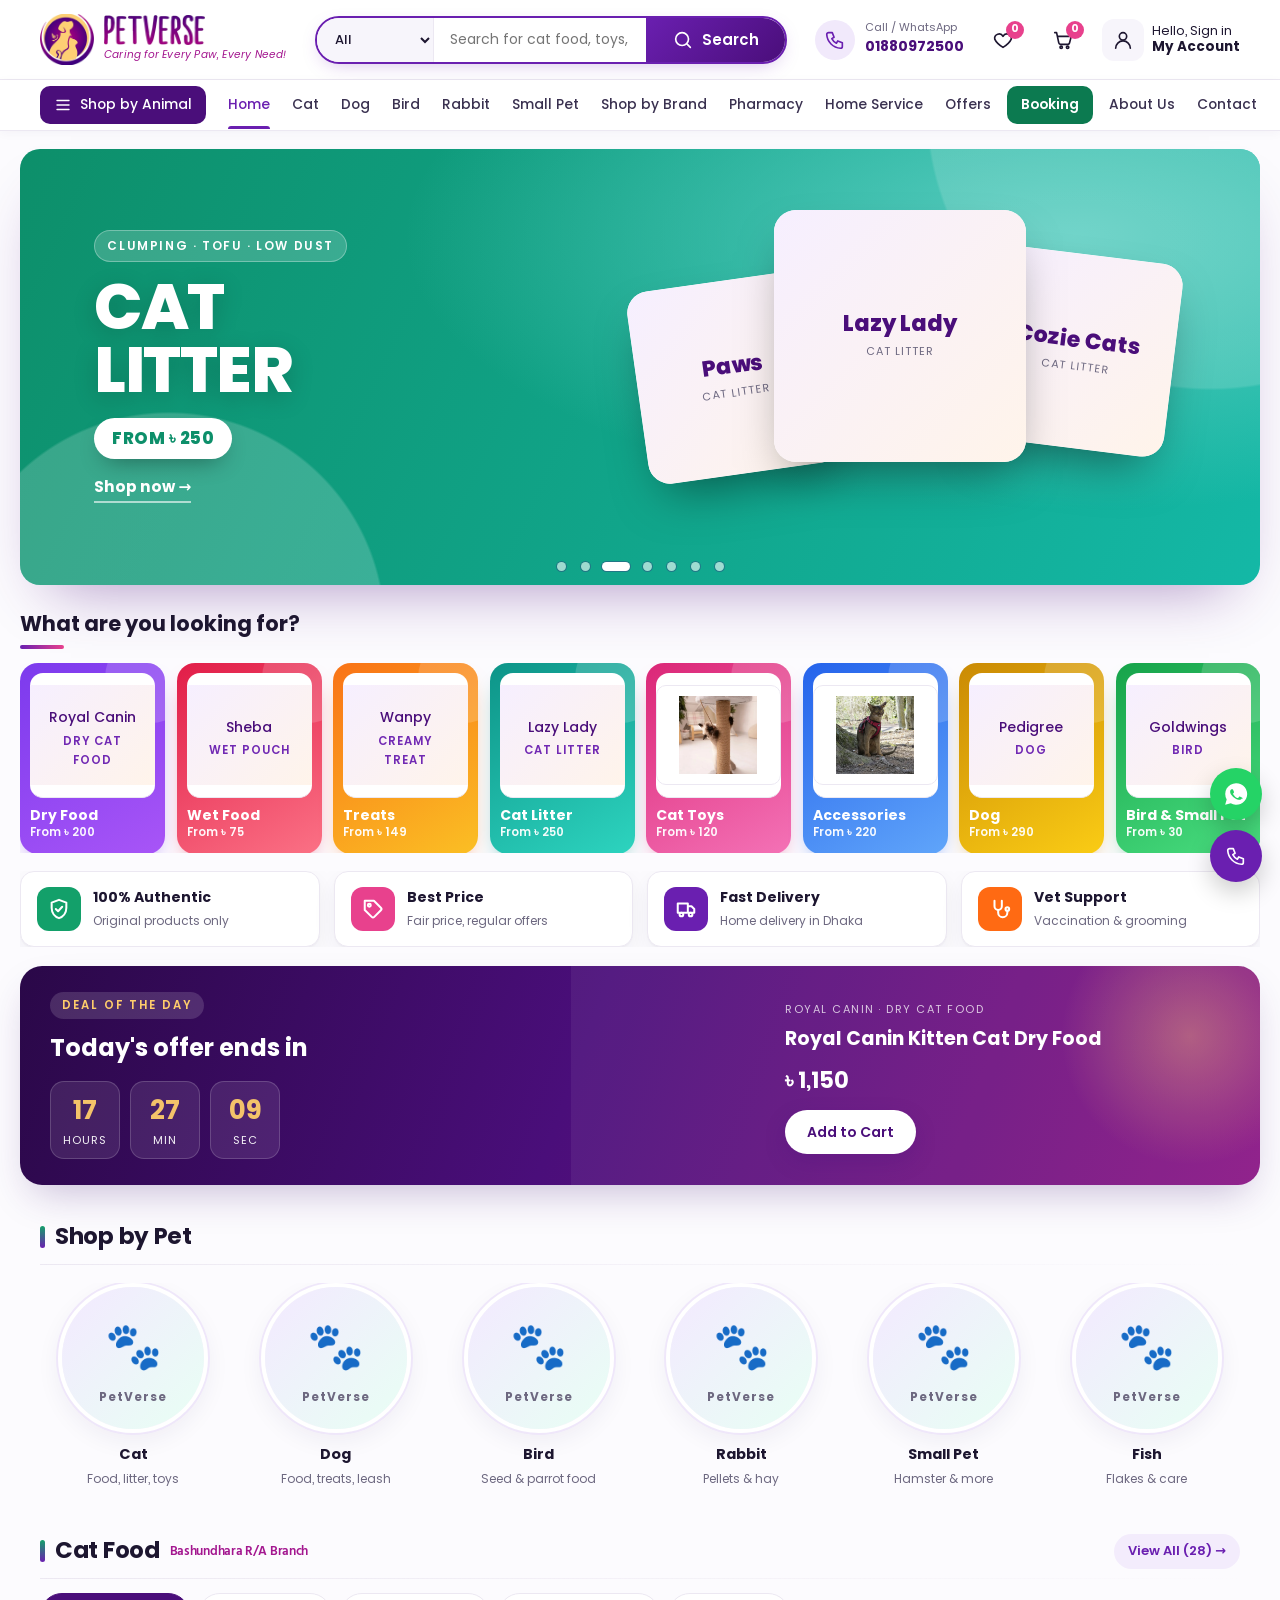
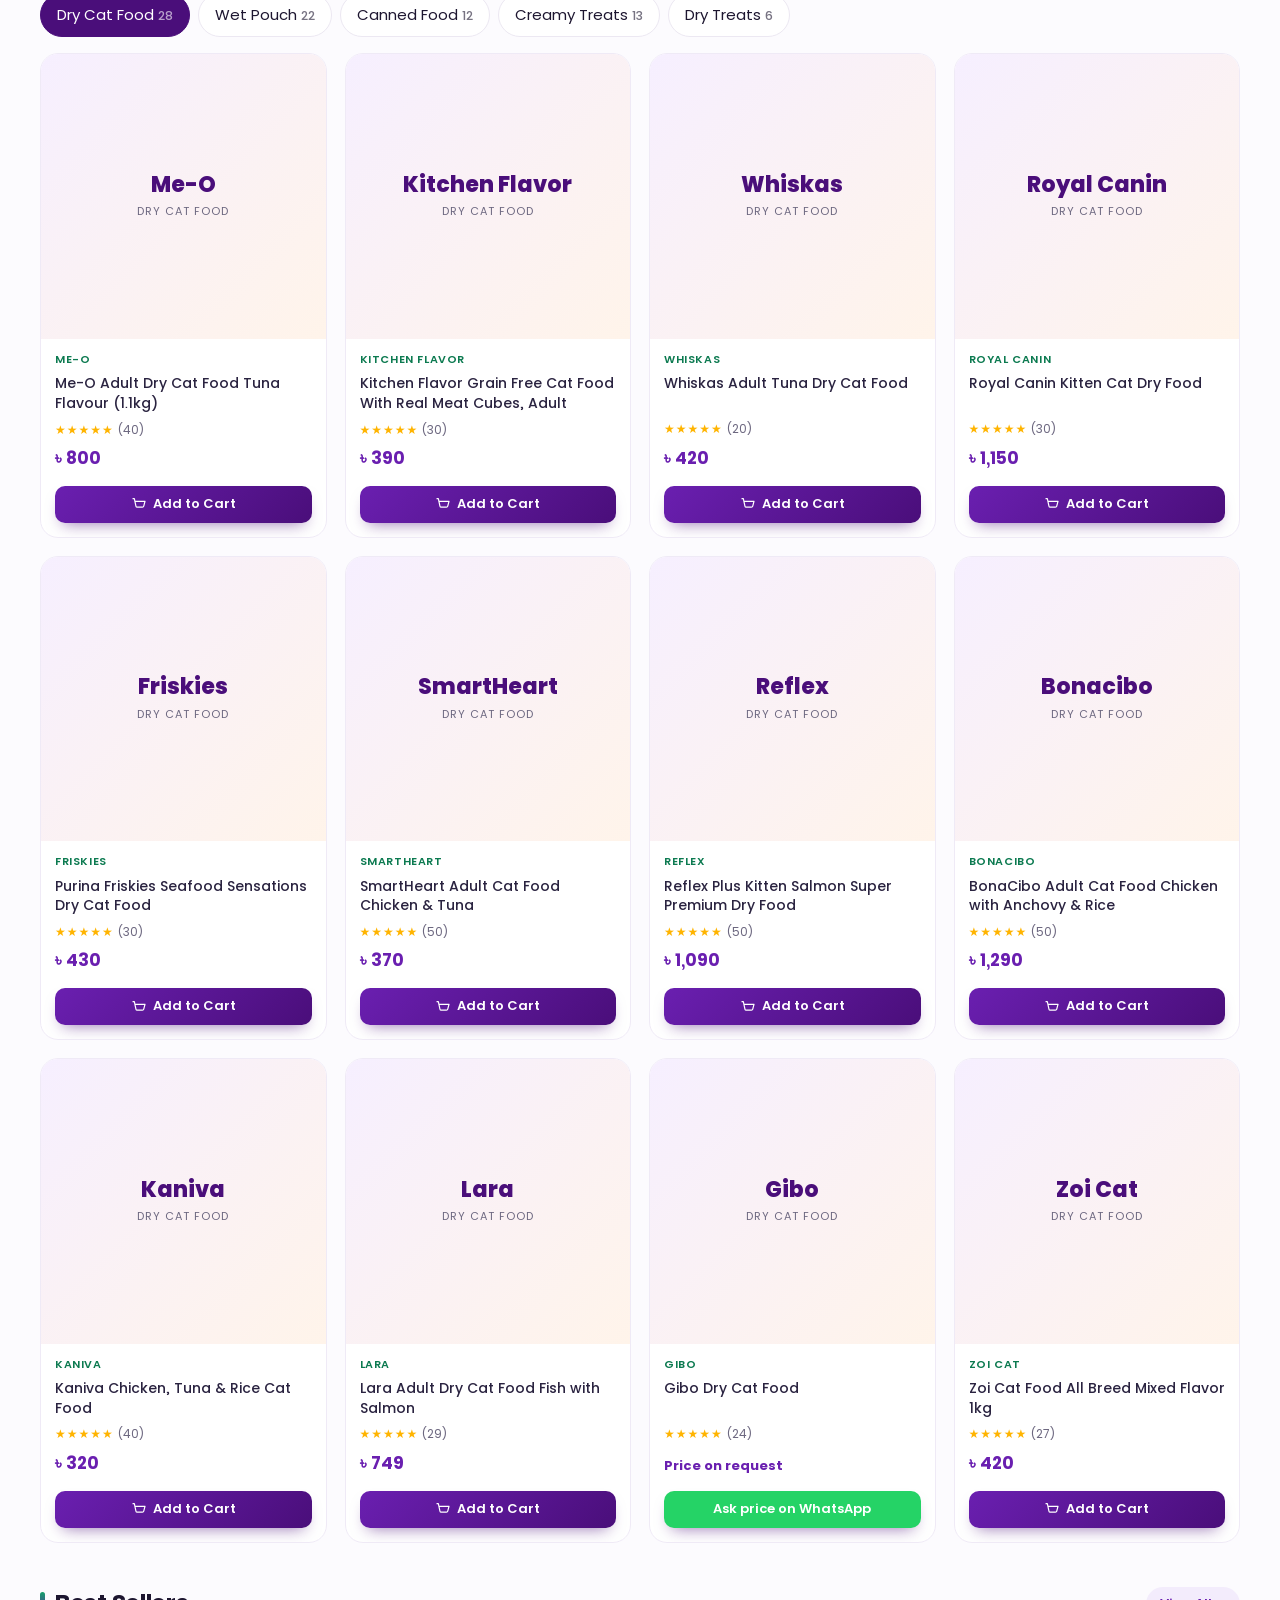
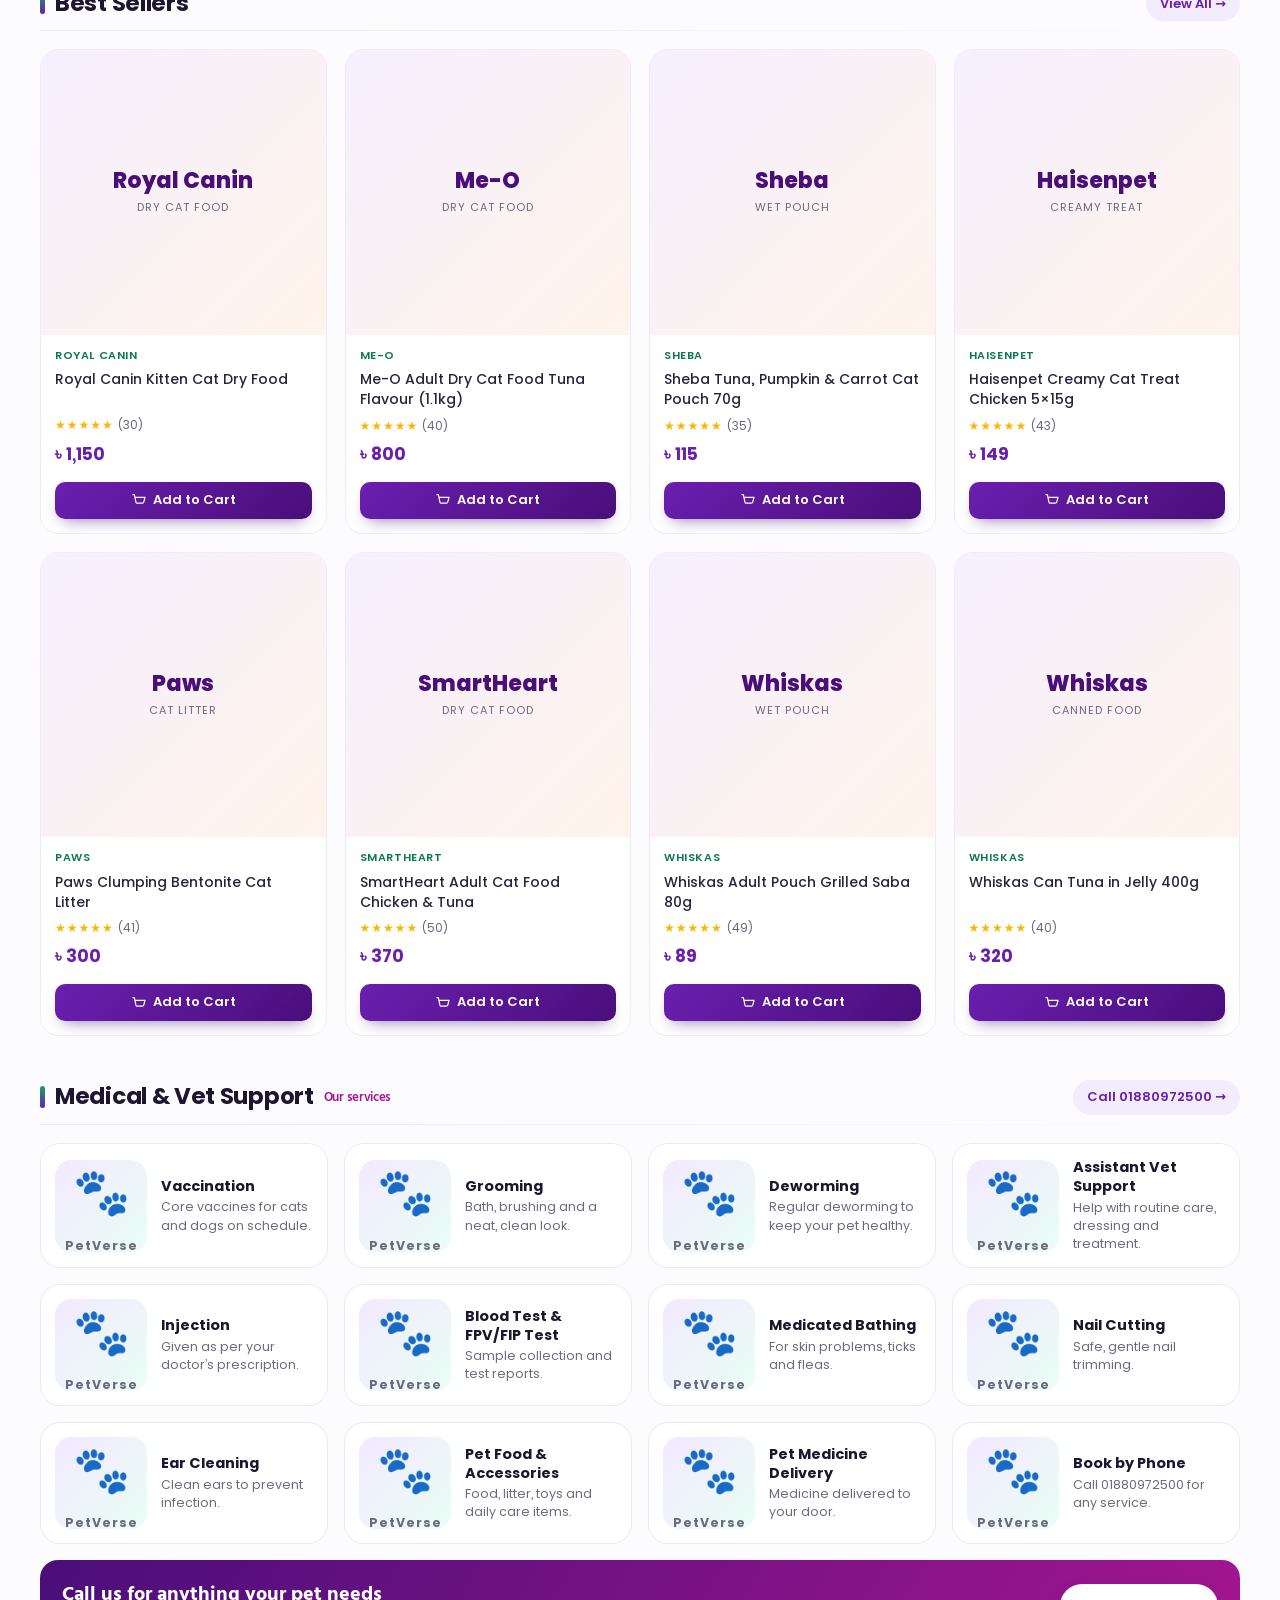
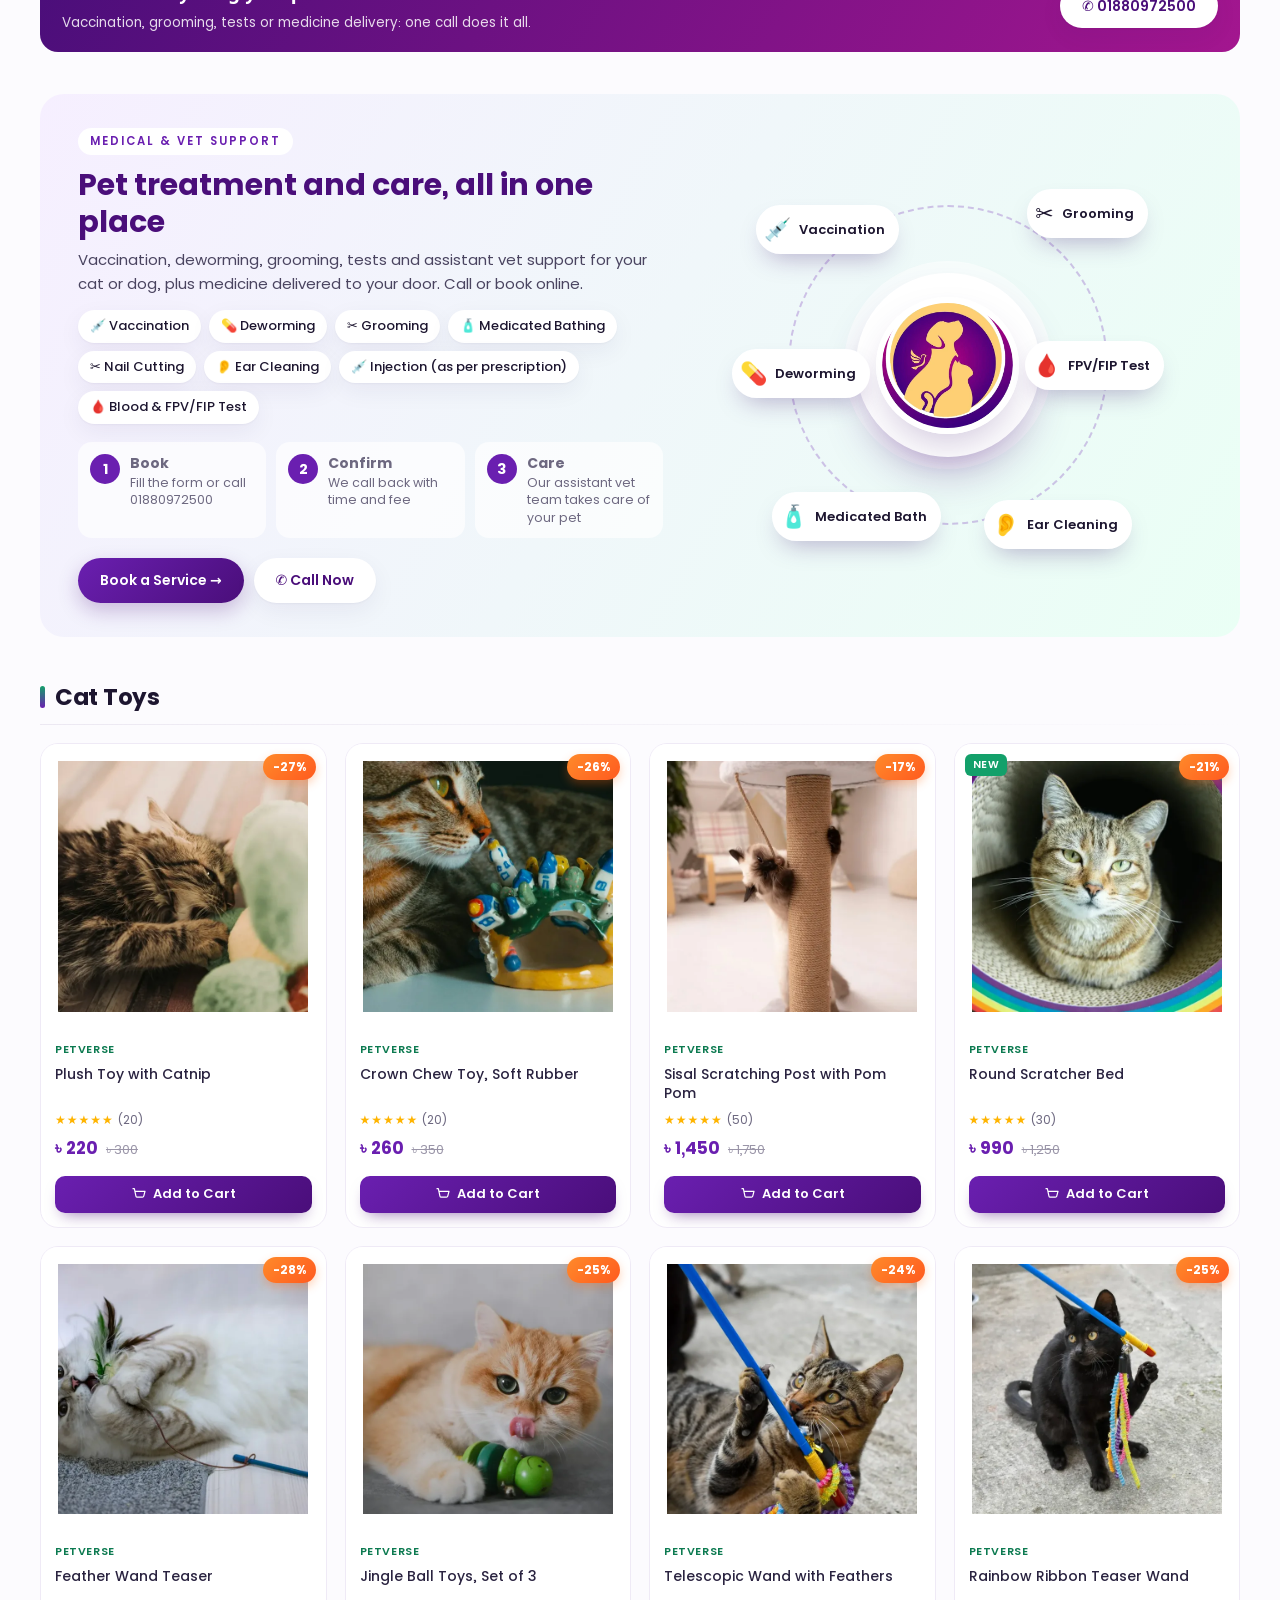
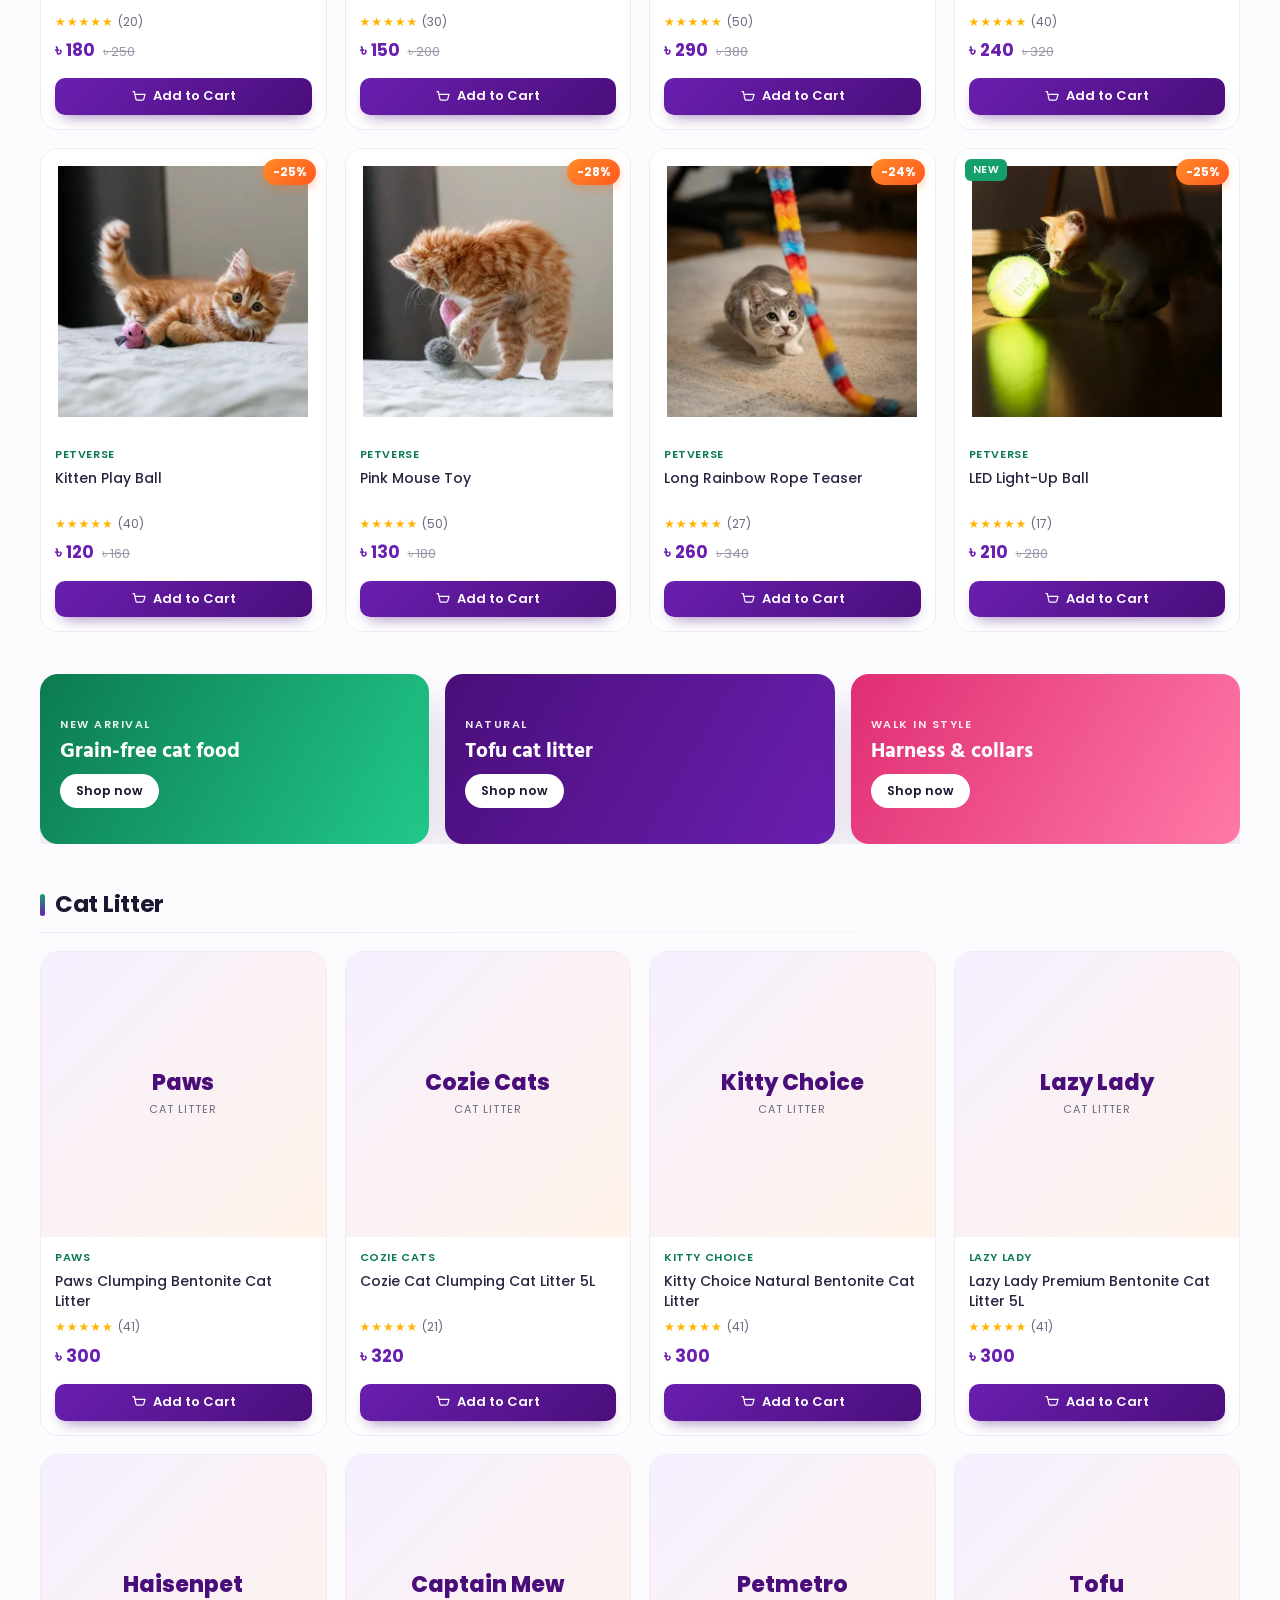
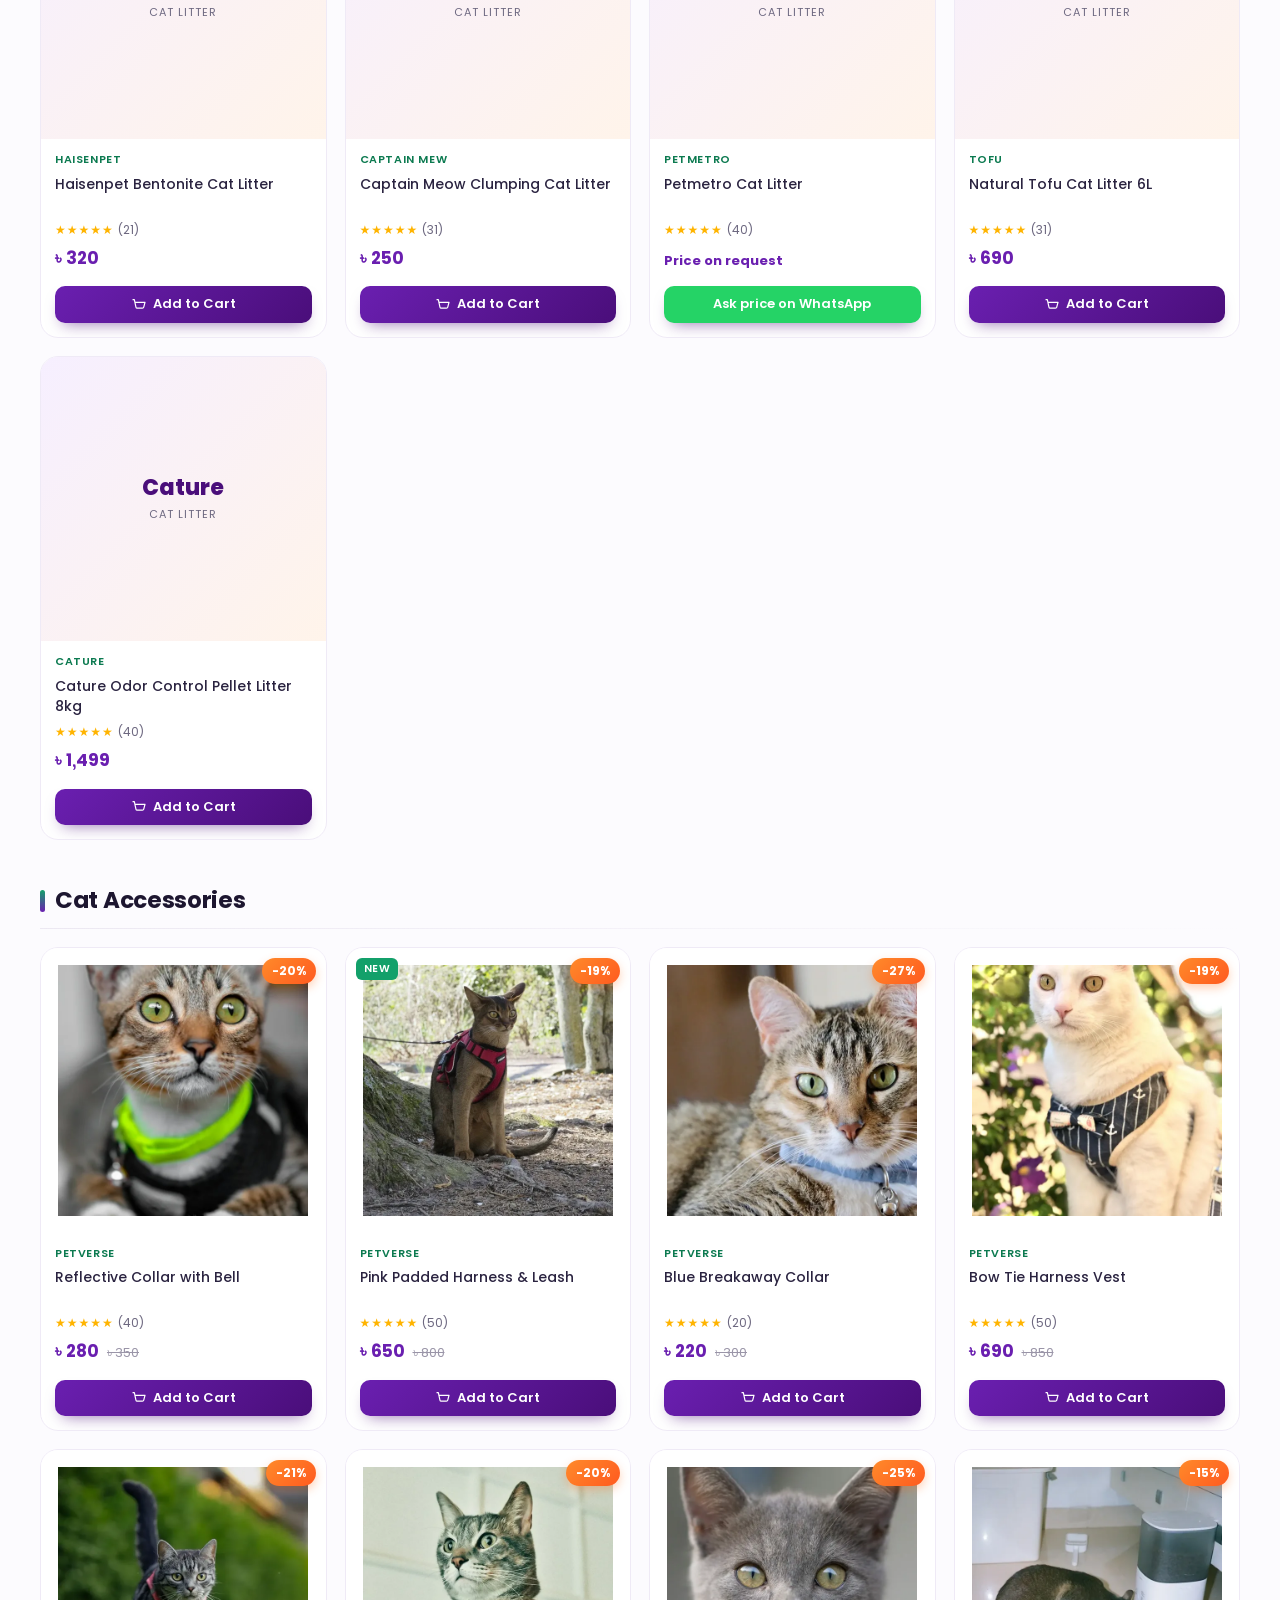
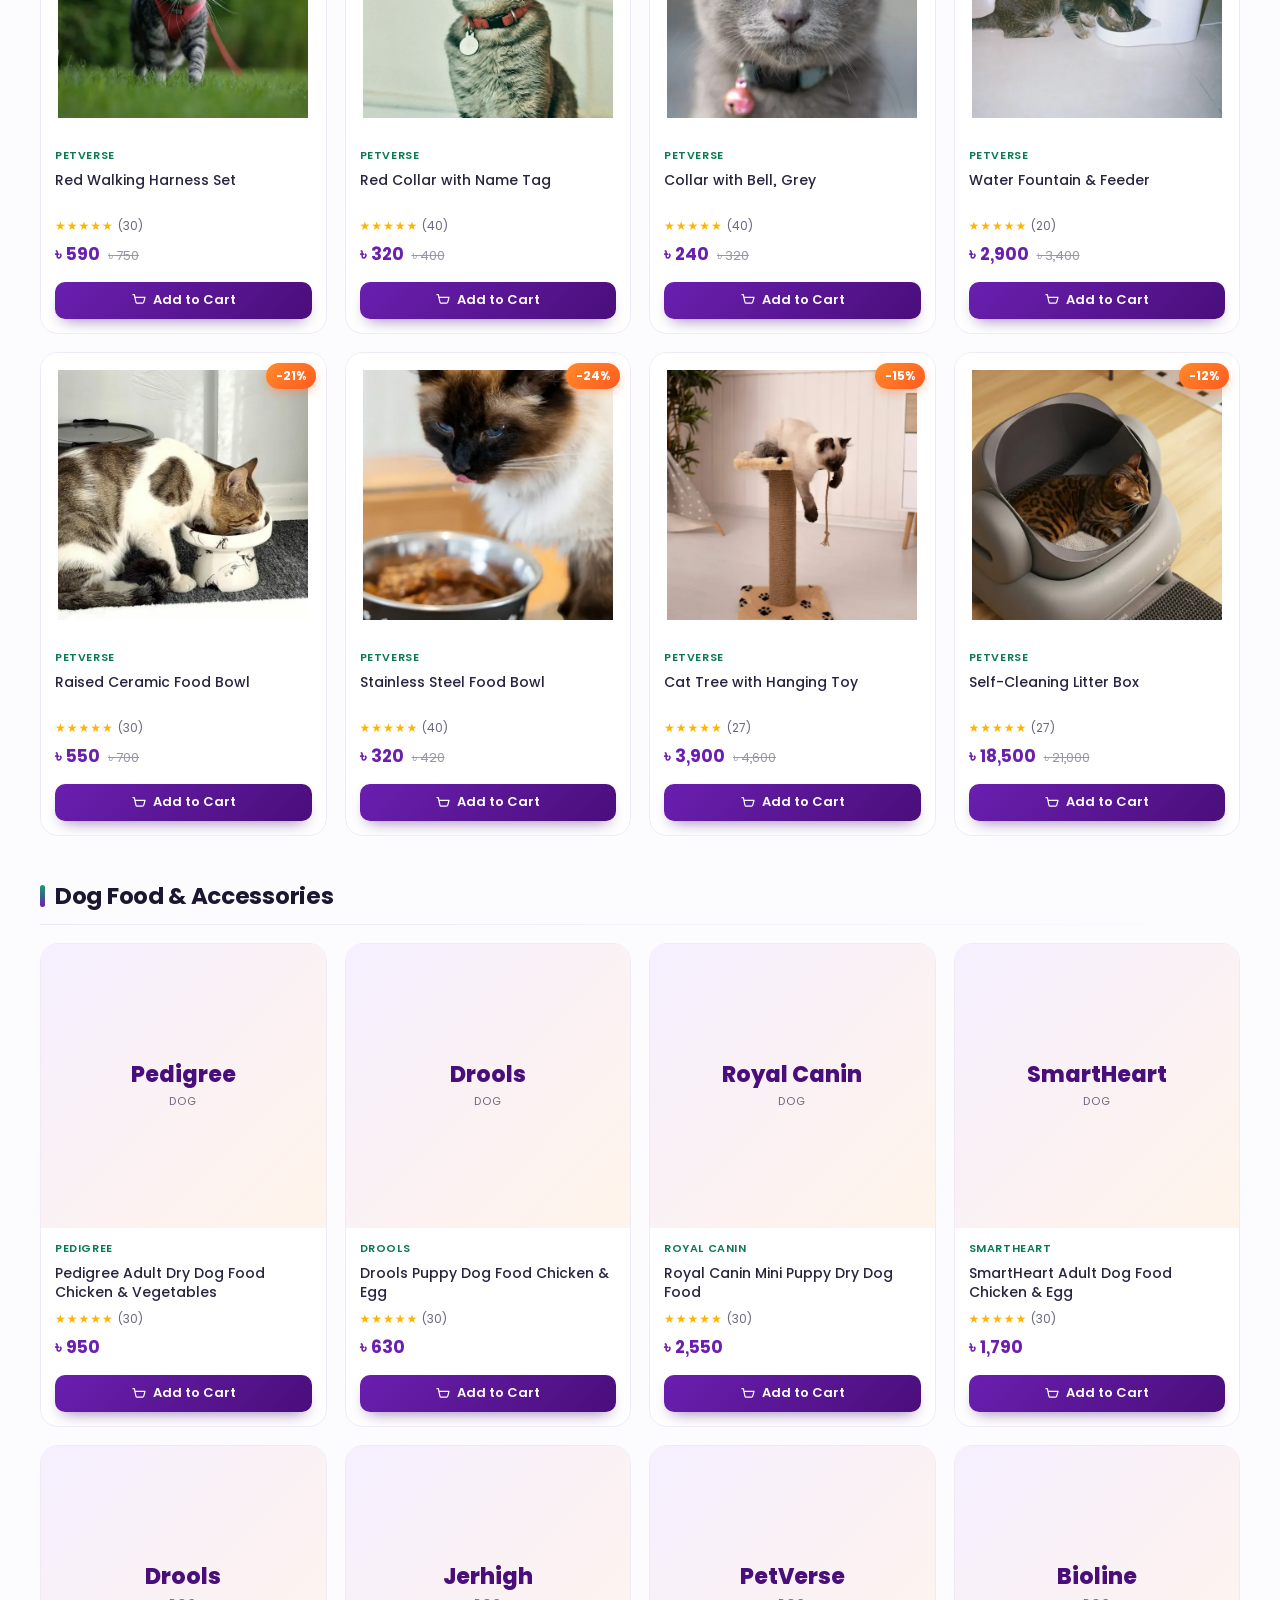
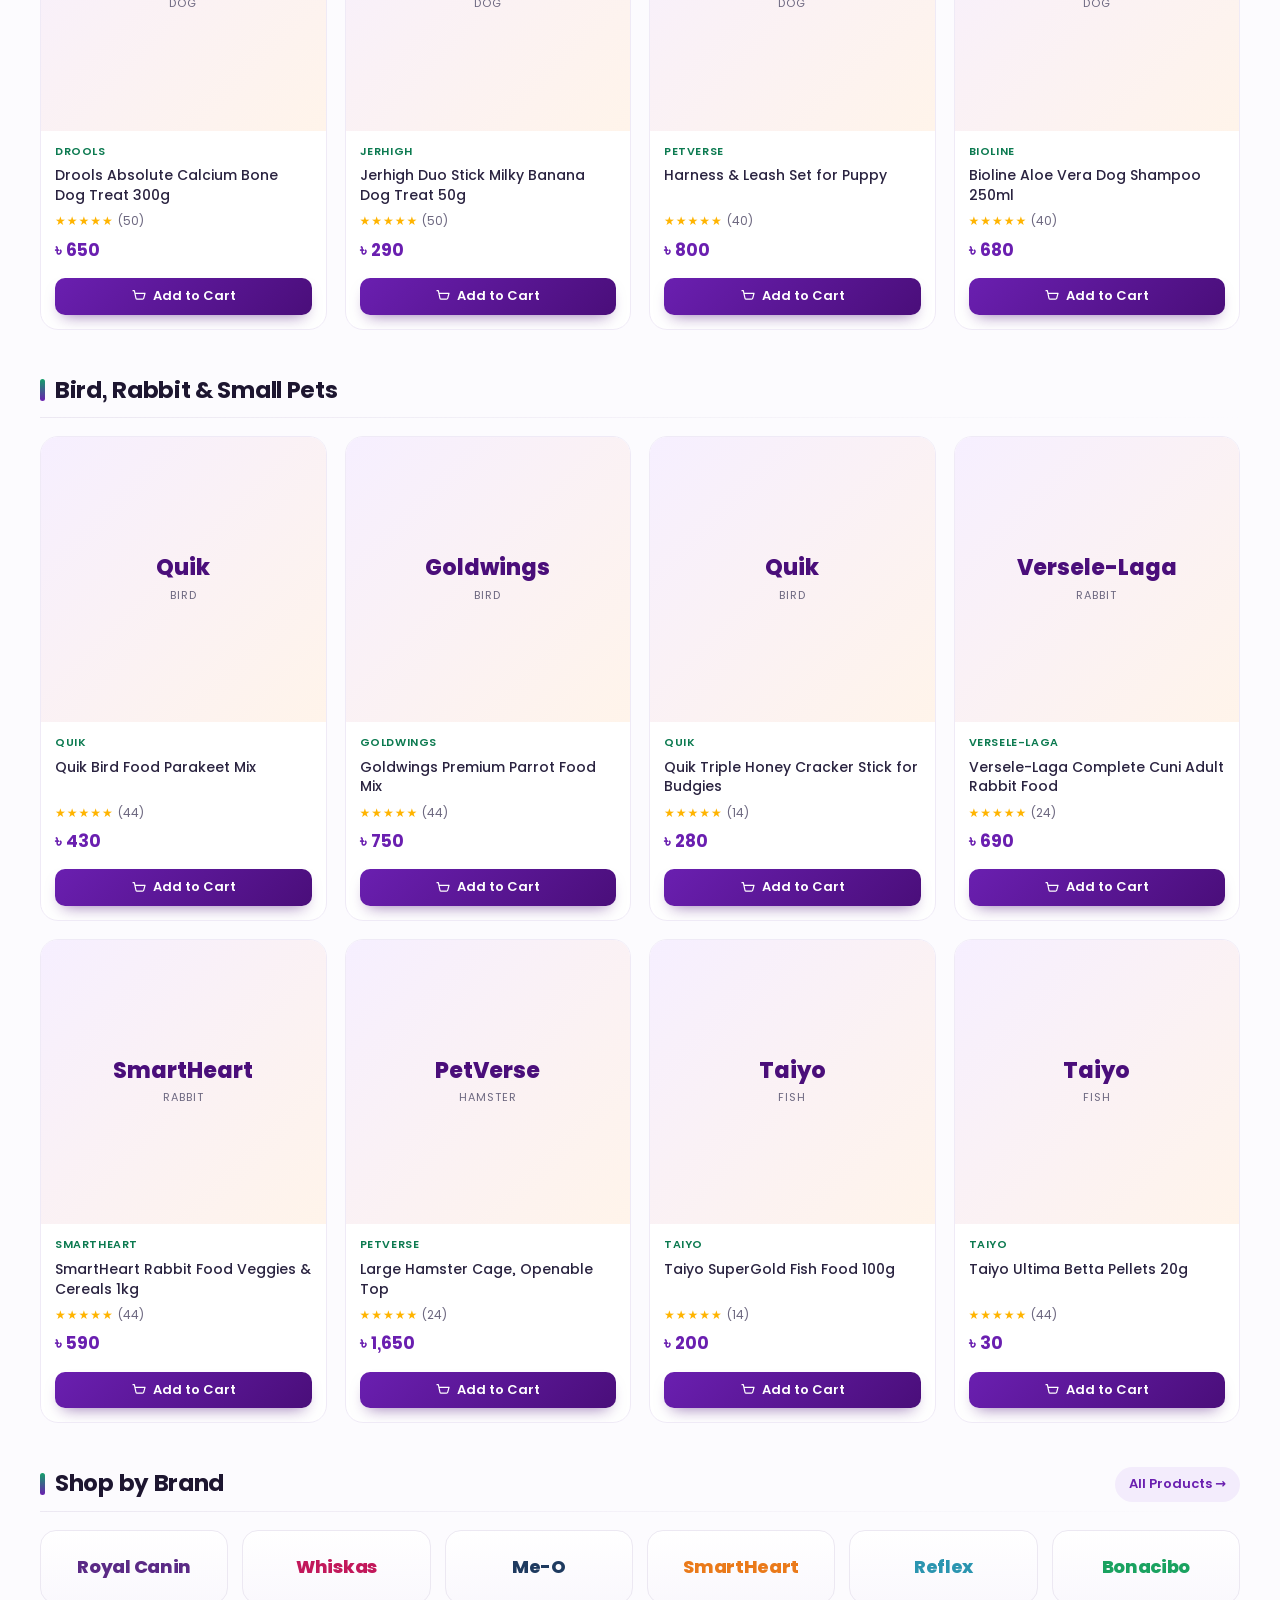
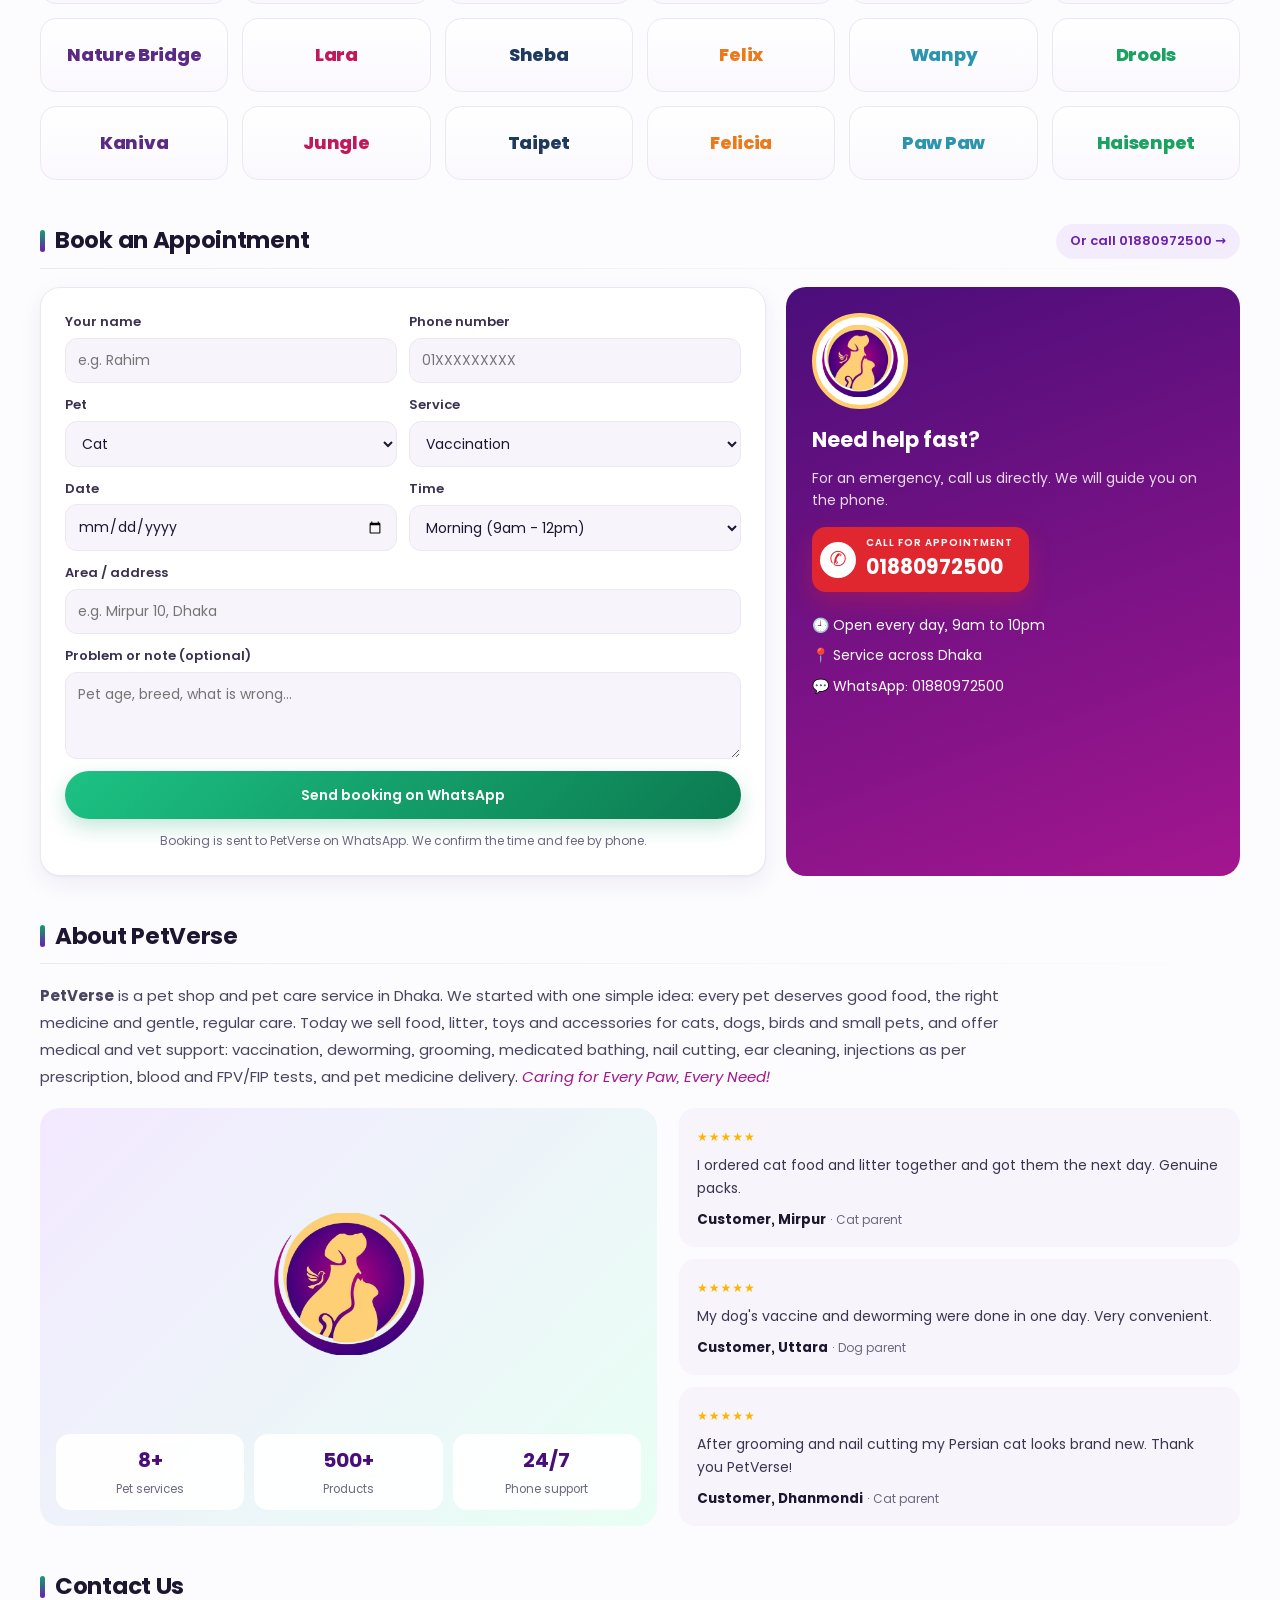
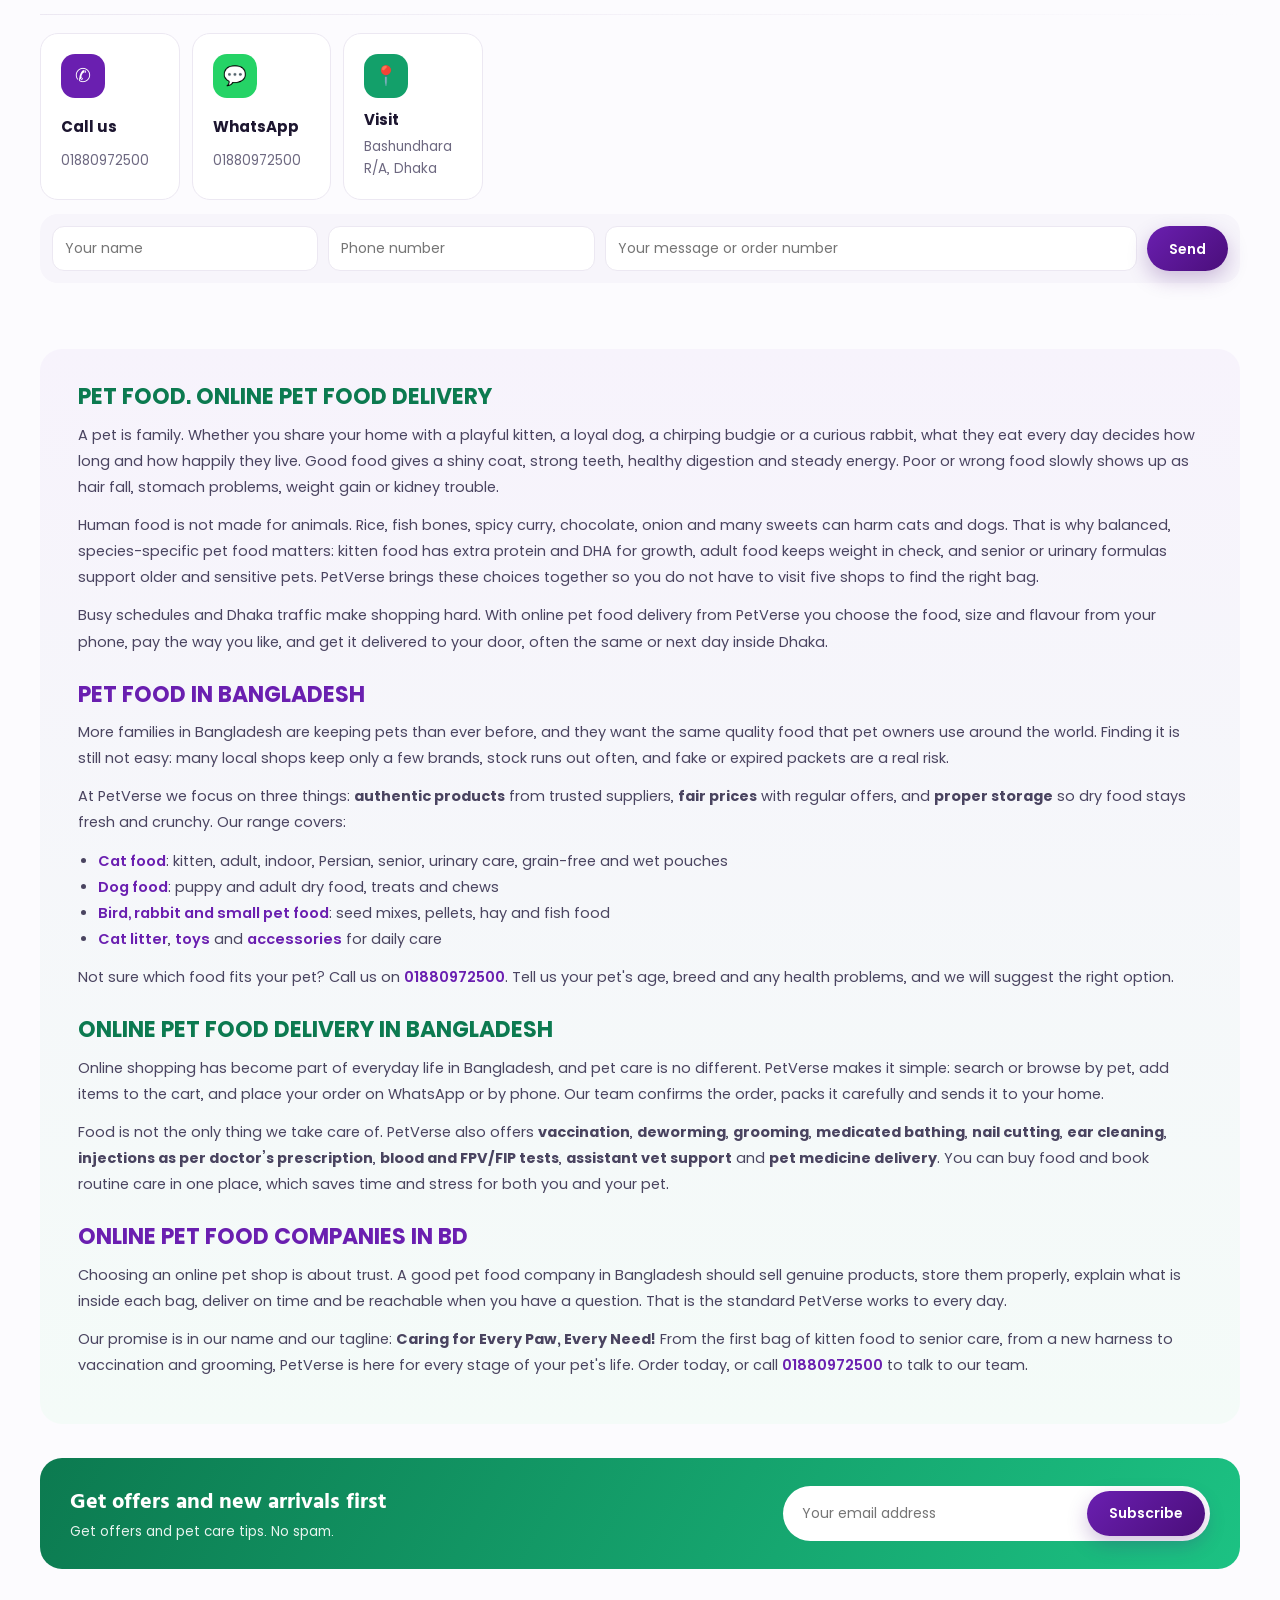
==== index.html @ 0bcdb2a6 "Phone: side-scroll rows no longer move up and down" ====
<!doctype html>
<html lang="en">
<head>
<meta charset="utf-8">
<meta name="viewport" content="width=device-width,initial-scale=1">
<title>PetVerse | Online Pet Shop in Bangladesh: Cat Food, Dog Food, Pet Accessories & Vet Care</title>
<meta name="description" content="PetVerse is an online pet shop in Bangladesh. Buy cat food, dog food, cat litter, toys and accessories, and book vaccination, grooming, deworming, vet support and pet medicine delivery and home delivery. Call 01880972500.">
<meta name="theme-color" content="#4a0e7a">
<meta property="og:title" content="PetVerse | Caring for Every Paw, Every Need!">
<meta property="og:description" content="Pet food, accessories, vaccination, grooming, deworming, vet support and medicine delivery in Bangladesh.">
<meta property="og:image" content="https://abid2929.github.io/petverse/img/og.jpg?v=2">
<meta property="og:image:width" content="1200">
<meta property="og:image:height" content="630">
<meta property="og:type" content="website">
<meta property="og:site_name" content="PetVerse">
<meta name="twitter:card" content="summary_large_image">
<link rel="canonical" href="https://abid2929.github.io/petverse/"><meta property="og:url" content="https://abid2929.github.io/petverse/">
<link rel="icon" href="favicon.ico" sizes="48x48">
<link rel="icon" type="image/png" sizes="192x192" href="img/icon-192.png">
<link rel="icon" type="image/png" sizes="96x96" href="img/icon-96.png">
<link rel="apple-touch-icon" href="apple-touch-icon.png">
<link rel="manifest" href="manifest.webmanifest">
<link rel="preconnect" href="https://fonts.googleapis.com">
<link rel="preconnect" href="https://fonts.gstatic.com" crossorigin>
<link rel="preload" as="style" href="https://fonts.googleapis.com/css2?family=Poppins:wght@400;500;600;700;800&family=Hind+Siliguri:wght@500;600;700&display=swap" onload="this.onload=null;this.rel='stylesheet'"><noscript><link rel="stylesheet" href="https://fonts.googleapis.com/css2?family=Poppins:wght@400;500;600;700;800&family=Hind+Siliguri:wght@500;600;700&display=swap"></noscript>
<link rel="preload" as="image" href="https://mikipetstore.com/cdn/shop/files/ROYAL-CANIN-KITTEN-CAT-DRY-FOOD.jpg?v=1777191944&amp;width=600" fetchpriority="high">
<script type="application/ld+json">
{"@context":"https://schema.org","@type":"PetStore","name":"PetVerse","slogan":"Caring for Every Paw, Every Need!","telephone":"+8801880972500","image":"https://abid2929.github.io/petverse/img/og.jpg","logo":"https://abid2929.github.io/petverse/img/icon-512.png","url":"https://abid2929.github.io/petverse/","address":{"@type":"PostalAddress","addressLocality":"Dhaka","addressCountry":"BD"},"priceRange":"৳৳"}
</script>
<style>
:root{
  --pu:#4a0e7a;--pu2:#6a1fb0;--mg:#a3168f;--pk:#e8418d;--gr:#13a06a;--gr2:#0c7a50;--ye:#ffcd6b;--or:#ff6a13;
  --ink:#1d1630;--mu:#6d6880;--line:#ece8f2;--bg:#f7f5fb;--card:#fff;
  --r:14px;--sh:0 1px 2px rgba(30,10,60,.05),0 6px 18px rgba(30,10,60,.06);--sh2:0 10px 30px rgba(60,20,110,.14);
  --bn:'Hind Siliguri','Poppins',sans-serif;
}
*{box-sizing:border-box}html{scroll-behavior:smooth}
body{margin:0;font:15px/1.6 Poppins,system-ui,-apple-system,"Segoe UI",sans-serif;color:var(--ink);background:#fff;-webkit-font-smoothing:antialiased}
img{max-width:100%;display:block}a{color:inherit;text-decoration:none}button{font:inherit;cursor:pointer}
.wrap{max-width:1240px;margin:0 auto;padding:0 20px}
.bn{font-family:var(--bn)}
/* top strip */
.strip{background:linear-gradient(90deg,#3d0a68,#5c1596 55%,#7a1490);color:#f3eaff;font-size:13px;font-weight:500}
.strip .wrap{display:grid;grid-template-columns:auto 1fr auto;gap:18px;align-items:center;height:40px}
.strip .sp{display:inline-flex;align-items:center;gap:7px;font-weight:600;color:#fff;letter-spacing:.3px}
.strip .sp svg{width:15px;height:15px;color:var(--ye)}
.tick{position:relative;height:20px;overflow:hidden;text-align:center}
.tick span{position:absolute;inset:0;opacity:0;transform:translateY(100%);transition:opacity .5s,transform .5s;white-space:nowrap}
.tick span.on{opacity:1;transform:none}.tick span.out{opacity:0;transform:translateY(-100%)}
.strip .r{display:flex;gap:6px}
.strip .r a{padding:4px 11px;border-radius:999px;font-size:12.5px;transition:.2s}
.strip .r a:hover{background:rgba(255,255,255,.14);color:#fff}
.strip .r a:nth-child(2){background:var(--ye);color:#3d0a68;font-weight:600}
.strip .r a:nth-child(2):hover{background:#ffd98a;color:#3d0a68}
/* header */
header.top{background:#fff;border-bottom:1px solid var(--line)}
.hd{display:grid;grid-template-columns:auto 1fr auto;gap:28px;align-items:center;padding:14px 0}
.logo{display:flex;align-items:center;gap:10px}.logo img.m{width:54px;height:auto}.logo img.w{height:30px;width:auto}
.logo small{display:block;font-size:10.5px;color:var(--mg);font-style:italic;margin-top:2px;letter-spacing:.2px}
.search{display:flex;border:2px solid var(--pu2);border-radius:999px;overflow:hidden;height:48px;max-width:640px;width:100%;justify-self:center;background:#fff}
.search select{border:0;background:var(--bg);padding:0 14px;font:500 13px Poppins;color:var(--ink);outline:0;border-right:1px solid var(--line)}
.search input{flex:1;border:0;padding:0 16px;font:14px Poppins;outline:0;min-width:0}
.search button{border:0;background:linear-gradient(135deg,var(--pu2),var(--pu));color:#fff;padding:0 26px;font-weight:600;display:flex;align-items:center;gap:8px}
.search button:hover{filter:brightness(1.12)}
.acts{display:flex;align-items:center;gap:18px}
.call{display:flex;align-items:center;gap:10px}.call .ic{width:40px;height:40px;border-radius:50%;background:#f1e9fb;display:grid;place-items:center;color:var(--pu2)}
.call small{display:block;font-size:11px;color:var(--mu);line-height:1.2}.call b{font-size:14px;color:var(--pu)}
.ib{position:relative;width:42px;height:42px;border-radius:12px;display:grid;place-items:center;color:var(--ink);transition:.2s}
.ib:hover{background:var(--bg);color:var(--pu2)}
.ib .n{position:absolute;top:2px;right:0;min-width:18px;height:18px;border-radius:9px;background:var(--pk);color:#fff;font-size:10.5px;font-weight:700;display:grid;place-items:center;padding:0 4px}
.acc{display:flex;align-items:center;gap:8px;font-size:12.5px;line-height:1.25}.acc b{display:block;font-size:13.5px}
svg.i{width:22px;height:22px;fill:none;stroke:currentColor;stroke-width:1.8;stroke-linecap:round;stroke-linejoin:round}
/* nav */
nav.mn{background:#fff;border-bottom:1px solid var(--line);position:sticky;top:0;z-index:40;box-shadow:0 2px 10px rgba(40,10,80,.04)}
nav.mn .wrap{display:flex;align-items:center;gap:2px;overflow-x:auto;scrollbar-width:none}
nav.mn .wrap::-webkit-scrollbar{display:none}
nav.mn a{white-space:nowrap;padding:13px 11px;font-weight:500;font-size:14px;color:#3a3150;position:relative}
nav.mn a:hover,nav.mn a.on{color:var(--pu2)}
nav.mn a.on:after,nav.mn a:hover:after{content:"";position:absolute;left:11px;right:11px;bottom:0;height:3px;border-radius:3px 3px 0 0;background:var(--pu2)}
nav.mn a.hot{color:#fff;background:var(--gr2);border-radius:10px;margin:6px 4px;padding:8px 14px;font-weight:600}nav.mn a.hot:after{display:none!important}nav.mn a.hot:hover{background:var(--gr2);color:#fff}
nav.mn .cats{background:var(--pu);color:#fff;border-radius:10px;margin:6px 10px 6px 0;padding:8px 14px;display:flex;gap:8px;align-items:center}
nav.mn .cats:after{display:none!important}nav.mn .cats:hover{color:#fff;background:var(--pu2)}
/* hero slider */
.hero{padding:18px 0 0}
.slider{position:relative;border-radius:20px;overflow:hidden;aspect-ratio:2048/720;background:#e9f6ff;box-shadow:var(--sh)}
.slide{position:absolute;inset:0;opacity:0;transform:scale(1.02);transition:opacity .8s ease,transform 1.2s ease;pointer-events:none}
.slide.on{opacity:1;transform:none;pointer-events:auto}
.slide>img.full{width:100%;height:100%;object-fit:cover}
.sl{display:grid;grid-template-columns:1.05fr 1fr;height:100%;align-items:center;padding:0 5%;position:relative;overflow:hidden}
.sl .tx{position:relative;z-index:2}
.sl .kick{display:inline-block;font:600 12px Poppins;letter-spacing:2px;text-transform:uppercase;padding:6px 12px;border-radius:999px;background:rgba(255,255,255,.75);color:var(--pu)}
.sl h1,.sl h2{font-family:var(--bn);font-weight:700;font-size:clamp(22px,3.6vw,50px);line-height:1.15;margin:12px 0 4px;color:var(--pu)}
.sl h1 em,.sl h2 em{font-style:normal;color:var(--pk)}
.sl .big{font:800 clamp(26px,4.4vw,64px)/1 Poppins;letter-spacing:-1px;color:var(--gr);margin:4px 0 14px}
.sl p{margin:0 0 16px;color:#3d3552;font-size:clamp(12px,1.1vw,15.5px);max-width:460px}
.badges{display:flex;gap:10px;flex-wrap:wrap}
.bdg{display:flex;align-items:center;gap:8px;background:#fff;border-radius:12px;padding:8px 12px;box-shadow:var(--sh);font:700 clamp(10px,.9vw,12.5px) Poppins;letter-spacing:.6px;color:var(--pu)}
.bdg i{width:28px;height:28px;border-radius:50%;display:grid;place-items:center;color:#fff;font-style:normal;font-size:13px}
.bdg:nth-child(1) i{background:var(--gr)}.bdg:nth-child(2) i{background:var(--pk)}.bdg:nth-child(3) i{background:var(--pu2)}
.btn{display:inline-flex;align-items:center;gap:8px;background:linear-gradient(135deg,var(--pu2),var(--pu));color:#fff;border-radius:999px;padding:11px 22px;font-weight:600;font-size:14px;border:0;box-shadow:0 8px 20px rgba(74,14,122,.25);transition:.2s}
.btn:hover{transform:translateY(-2px)}
.btn.g{background:linear-gradient(135deg,#1cc283,var(--gr2));box-shadow:0 8px 20px rgba(19,160,106,.25)}
.btn.w{background:#fff;color:var(--pu);box-shadow:var(--sh)}
.sl .art{position:relative;height:100%;display:flex;align-items:center;justify-content:center}
.s1{background:radial-gradient(circle at 78% 40%,#fff 0,rgba(255,255,255,0) 40%),linear-gradient(120deg,#e8fff4 0%,#f3e9ff 55%,#ffe3f0 100%)}
.s1 .cat{position:absolute;right:2%;top:8%;width:46%;aspect-ratio:1;border-radius:50%;object-fit:cover;border:8px solid #fff;box-shadow:var(--sh2)}
.s1 .pk{position:absolute;width:30%;filter:drop-shadow(0 14px 18px rgba(40,10,80,.22))}
.s1 .pk.a{left:2%;bottom:-2%;transform:rotate(-8deg)}.s1 .pk.b{left:26%;bottom:-6%;width:34%;z-index:2}.s1 .pk.c{left:54%;bottom:-3%;transform:rotate(7deg);z-index:3}
.s3{background:linear-gradient(115deg,#fff7e6 0%,#ffe9c7 45%,#ffd79a 100%)}
.s3 h2{color:#7a3a00}.s3 .big{color:var(--pu)}
.s3 .ph{position:absolute;right:4%;top:50%;transform:translateY(-50%);width:44%;aspect-ratio:4/3;border-radius:28px;object-fit:cover;box-shadow:var(--sh2);border:6px solid #fff}
.s3 .tag{position:absolute;left:46%;bottom:12%;background:var(--pk);color:#fff;font:800 clamp(13px,1.5vw,22px)/1.05 Poppins;border-radius:50%;width:clamp(70px,9vw,120px);aspect-ratio:1;display:grid;place-items:center;text-align:center;transform:rotate(-10deg);box-shadow:var(--sh2);z-index:3}
.s4{background:linear-gradient(120deg,#ecfff7 0%,#d7f7ea 50%,#bff0dc 100%)}
.s4 .pk{position:absolute;width:30%;filter:drop-shadow(0 14px 18px rgba(0,60,40,.2))}
.s4 .pk.a{right:30%;bottom:-4%;transform:rotate(-6deg)}.s4 .pk.b{right:4%;bottom:-2%;width:34%;transform:rotate(5deg)}
.s4 .pk.c{right:18%;top:-6%;width:26%;transform:rotate(-14deg);opacity:.95}
.s5{background:linear-gradient(120deg,#f3e9ff 0%,#e6d4ff 50%,#d9c0ff 100%)}
.s5 .doc{position:absolute;right:6%;top:50%;transform:translateY(-50%);width:36%;aspect-ratio:1;border-radius:50%;border:8px solid #fff;box-shadow:var(--sh2)}
.s5 .doc2{position:absolute;right:36%;bottom:6%;width:17%;aspect-ratio:1;border-radius:50%;border:5px solid #fff;box-shadow:var(--sh2)}
.s5 .doc3{position:absolute;right:38%;top:6%;width:14%;aspect-ratio:1;border-radius:50%;border:5px solid #fff;box-shadow:var(--sh2)}
.phone{display:inline-flex;align-items:center;gap:10px;background:#e0262f;color:#fff;border-radius:14px;padding:8px 16px 8px 8px;font-weight:700;font-size:clamp(14px,1.6vw,22px);box-shadow:0 10px 24px rgba(224,38,47,.3)}
.phone i{width:36px;height:36px;border-radius:50%;background:#fff;color:#e0262f;display:grid;place-items:center;font-style:normal}
.phone small{display:block;font-size:10px;font-weight:600;letter-spacing:1px}
.sbtn{position:absolute;top:50%;transform:translateY(-50%);width:42px;height:42px;border-radius:50%;border:0;background:rgba(255,255,255,.9);box-shadow:var(--sh);display:grid;place-items:center;color:var(--pu);z-index:5;opacity:0;transition:.25s}
.slider:hover .sbtn{opacity:1}.sbtn.p{left:14px}.sbtn.n{right:14px}
.dots{position:absolute;left:0;right:0;bottom:12px;display:flex;justify-content:center;gap:7px;z-index:5}
.dots button{width:9px;height:9px;border-radius:9px;border:0;background:rgba(74,14,122,.25);padding:0;transition:.3s;position:relative}.dots button:after{content:"";position:absolute;inset:-8px -5px}
.dots button.on{width:28px;background:var(--pu2)}
/* features */
.feat{display:grid;grid-template-columns:repeat(4,1fr);gap:14px;margin:18px 0 6px}
.feat div{display:flex;gap:12px;align-items:center;background:var(--bg);border-radius:var(--r);padding:14px 16px}
.feat i{width:44px;height:44px;flex:none;border-radius:12px;display:grid;place-items:center;color:#fff;font-style:normal}
.feat b{display:block;font-size:14px}.feat small{color:var(--mu);font-size:12px}
/* section heads */
section{padding:34px 0 8px;scroll-margin-top:56px}
.sh{display:flex;align-items:flex-end;justify-content:space-between;gap:16px;border-bottom:1px solid var(--line);padding-bottom:10px;margin-bottom:18px}
.sh h3{margin:0;font-size:21px;font-weight:700;position:relative;display:flex;align-items:center;gap:10px}
.sh h3:before{content:"";width:5px;height:22px;border-radius:4px;background:linear-gradient(var(--gr),var(--pu2))}
.sh h3 small{font:600 13px var(--bn);color:var(--mg);font-weight:600}
.sh a.va{font-size:13px;font-weight:600;color:var(--pu2);display:flex;gap:6px;align-items:center;white-space:nowrap}
.sh a.va:hover{color:var(--gr)}
/* shop by pet */
.pets{display:grid;grid-template-columns:repeat(6,1fr);gap:16px}
.pet{text-align:center}.pet .c{max-width:150px;margin:0 auto}
.pet .c{aspect-ratio:1;border-radius:50%;overflow:hidden;border:4px solid #fff;box-shadow:0 0 0 2px var(--line),var(--sh);transition:.3s;background:var(--bg)}
.pet img{width:100%;height:100%;object-fit:cover;transition:.5s}
.pet:hover .c{box-shadow:0 0 0 3px var(--pu2),var(--sh2)}.pet:hover img{transform:scale(1.08)}
.pet b{display:block;margin-top:10px;font-size:14.5px}.pet small{color:var(--mu);font-size:12px}
/* services */
.svcs{display:grid;grid-template-columns:repeat(4,1fr);gap:16px}
.svc{display:flex;gap:14px;align-items:center;background:#fff;border:1px solid var(--line);border-radius:18px;padding:14px;transition:.25s}
.svc:hover{border-color:transparent;box-shadow:var(--sh2);transform:translateY(-3px)}
.svc .si{width:62px;height:62px;border-radius:18px;flex:none;display:grid;place-items:center;font-size:30px;font-style:normal;box-shadow:inset 0 0 0 1px rgba(255,255,255,.8)}
.svc .sp{width:92px;height:92px;border-radius:16px;flex:none;overflow:hidden;background:#f3e9ff;position:relative}
.svc .sp img{width:100%;height:100%;object-fit:cover;display:block;transition:.4s}.svc:hover .sp img{transform:scale(1.07)}
.svc b{display:block;font-size:14.5px;line-height:1.3}.svc small{color:var(--mu);font-size:12.5px;line-height:1.45;display:block;margin-top:3px}
.svc-cta{margin-top:16px;display:flex;flex-wrap:wrap;gap:12px;align-items:center;justify-content:space-between;background:linear-gradient(120deg,var(--pu),var(--mg));color:#fff;border-radius:18px;padding:18px 22px}
.svc-cta h4{margin:0;font-family:var(--bn);font-size:20px}.svc-cta p{margin:2px 0 0;opacity:.85;font-size:13.5px}
/* product grid */
.grid{display:grid;grid-template-columns:repeat(4,1fr);gap:18px}
.pc{background:#fff;border:1px solid var(--line);border-radius:var(--r);overflow:hidden;position:relative;transition:box-shadow .25s,transform .25s,border-color .25s;display:flex;flex-direction:column}
.pc:hover{box-shadow:var(--sh2);transform:translateY(-4px);border-color:#e2d7f3}
.pc .im{aspect-ratio:1;background:#fff;position:relative;overflow:hidden}
.pc .im img{width:100%;height:100%;object-fit:contain;transition:transform .5s}
.pc .im img.ph{object-fit:cover}
.tabs{display:flex;gap:8px;flex-wrap:wrap;margin:-4px 0 16px}.tabs button{border:1px solid var(--line);background:#fff;border-radius:99px;padding:9px 16px;font:600 13.5px var(--f,inherit);cursor:pointer;color:var(--ink,#222)}.tabs button small{opacity:.6;margin-left:4px;font-weight:500}@media(max-width:760px){.tabs{flex-wrap:nowrap;overflow-x:auto;margin:0 -14px 12px;padding:0 14px 4px;scrollbar-width:none}.tabs::-webkit-scrollbar{display:none}.tabs button{flex:none;padding:8px 14px;font-size:13px}}
.tabs button.on{background:var(--pu);border-color:var(--pu);color:#fff}
@media(min-width:761px){.grid.lim:not(.all)>*:nth-child(n+13){display:none}}
img.rp{background:#fff;border-radius:16px;object-fit:contain;box-shadow:0 10px 30px rgba(40,10,70,.12)}
.fbb{width:100%;height:100%;display:grid;place-content:center;text-align:center;gap:6px;padding:14px;background:linear-gradient(135deg,#f6efff,#fff4ea)}.fbb b{font-size:22px;line-height:1.15;color:var(--pu);font-weight:800}.fbb small{font-size:11px;letter-spacing:1px;text-transform:uppercase;color:var(--mu)}
.ask{background:#25D366!important;color:#fff!important}
.fb{width:100%;height:100%;display:grid;place-content:center;justify-items:center;gap:4px;background:linear-gradient(135deg,#f3e9ff,#e8fff4);color:var(--pu)}.fb span{font-size:46px}.fb small{font-weight:700;letter-spacing:1px}
.pc:hover .im img{transform:scale(1.06)}
.off{position:absolute;top:10px;right:10px;background:var(--or);color:#fff;font:700 12px Poppins;padding:4px 9px;border-radius:8px;z-index:2;box-shadow:0 4px 10px rgba(255,106,19,.3)}
.new{position:absolute;top:10px;left:10px;background:var(--gr);color:#fff;font:600 10.5px Poppins;padding:3px 8px;border-radius:6px;z-index:2;letter-spacing:.5px}
.wl{position:absolute;top:44px;right:10px;width:32px;height:32px;border-radius:50%;background:#fff;border:1px solid var(--line);display:grid;place-items:center;color:var(--mu);opacity:0;transform:translateX(8px);transition:.25s;z-index:2}
.pc:hover .wl{opacity:1;transform:none}.wl.on{color:var(--pk);opacity:1;transform:none}.wl.on svg{fill:var(--pk)}
.pc .bd{padding:12px 14px 14px;display:flex;flex-direction:column;gap:6px;flex:1;border-top:1px solid var(--line)}
.pc,.dl-p{cursor:pointer}.dl-p h4 a{color:inherit}.pc a.br:hover{text-decoration:underline}.pc .br{font-size:11px;font-weight:600;color:var(--gr2);letter-spacing:.6px;text-transform:uppercase}
.pc h4{margin:0;font-size:14px;font-weight:500;line-height:1.4;color:#2a2340;display:-webkit-box;-webkit-line-clamp:2;-webkit-box-orient:vertical;overflow:hidden;min-height:39px}
.pc:hover h4{color:var(--pu2)}
.stars{color:#ffb400;font-size:12px;letter-spacing:1px}.stars span{color:var(--mu);letter-spacing:0;margin-left:4px}
.pr{display:flex;align-items:baseline;gap:8px;margin-top:auto}
.pr b{color:var(--pu2);font-size:17px;font-weight:700}.pr s{color:#9a95a8;font-size:13px}
.add{margin-top:8px;width:100%;border:1.5px solid var(--pu2);background:#fff;color:var(--pu2);border-radius:10px;padding:8px;font-weight:600;font-size:13px;display:flex;align-items:center;justify-content:center;gap:6px;transition:.2s}
.add:hover,.add.ok{background:var(--pu2);color:#fff}
/* promo tiles */
.promos{display:grid;grid-template-columns:repeat(3,1fr);gap:16px}
.pt{border-radius:18px;overflow:hidden;position:relative;min-height:170px;padding:20px;display:flex;flex-direction:column;justify-content:center;color:#fff}
.pt img{position:absolute;right:-4%;bottom:-6%;height:112%;width:auto;max-width:56%;object-fit:contain;filter:drop-shadow(0 10px 14px rgba(0,0,0,.2))}
.pt img.ph{right:0;top:0;bottom:0;height:100%;width:46%;max-width:none;object-fit:cover;filter:none;-webkit-mask-image:linear-gradient(90deg,transparent,#000 35%);mask-image:linear-gradient(90deg,transparent,#000 35%)}
.pt .t{position:relative;z-index:2;max-width:60%}
.pt small{font-weight:600;letter-spacing:1.5px;font-size:11px;opacity:.9}.pt h4{margin:4px 0 10px;font-size:21px;line-height:1.2;font-family:var(--bn)}
.pt a{background:#fff;color:var(--ink);border-radius:999px;padding:7px 16px;font-size:12.5px;font-weight:600;align-self:flex-start;position:relative;z-index:2}
.pt.a{background:linear-gradient(120deg,var(--gr2),#22c98a)}.pt.b{background:linear-gradient(120deg,var(--pu),var(--pu2))}.pt.c{background:linear-gradient(120deg,#e02d73,#ff7aa8)}
/* home service */
.hs{display:grid;grid-template-columns:1.15fr 1fr;gap:30px;align-items:center;background:linear-gradient(120deg,#f6efff,#eafff5);border-radius:24px;padding:34px 38px;overflow:hidden}
.kick2{display:inline-block;font:600 11.5px Poppins;letter-spacing:2px;text-transform:uppercase;padding:5px 12px;border-radius:999px;background:#fff;color:var(--pu2)}
.hs h3{font-size:30px;line-height:1.25;margin:12px 0 6px;color:var(--pu)}
.hs p{margin:0 0 14px;color:#4a4460}
.hs-chips{display:flex;flex-wrap:wrap;gap:8px;margin-bottom:18px}.hs-chips span{background:#fff;border-radius:999px;padding:6px 12px;font-size:13px;font-weight:500;box-shadow:var(--sh)}
.steps{list-style:none;padding:0;margin:0 0 20px;display:grid;grid-template-columns:repeat(3,1fr);gap:10px}
.steps li{display:flex;gap:10px;align-items:flex-start;background:rgba(255,255,255,.7);border-radius:14px;padding:12px}
.steps b{width:30px;height:30px;flex:none;border-radius:50%;background:var(--pu2);color:#fff;display:grid;place-items:center;font-size:14px}
.steps strong{display:block;font-size:14px}.steps span{font-size:12.5px;color:var(--mu);line-height:1.4}
.hs-b{display:flex;gap:10px;flex-wrap:wrap}
.hs-art{position:relative;height:360px}
.hs-art img{position:absolute;border-radius:50%;border:6px solid #fff;box-shadow:var(--sh2)}
.hs-art .a{width:62%;right:6%;top:4%}.hs-art .b{width:38%;left:2%;bottom:2%}.hs-art .c{width:30%;right:0;bottom:0}
.hs-badge{position:absolute;left:6%;top:12%;background:#fff;border-radius:14px;padding:10px 14px;box-shadow:var(--sh2)}.hs-badge b{display:block;color:var(--pu);font-size:14px}.hs-badge small{color:var(--mu);font-size:12px}
/* booking */
.bk{display:grid;grid-template-columns:1.6fr 1fr;gap:20px}
.bkf{background:#fff;border:1px solid var(--line);border-radius:20px;padding:24px;display:grid;gap:12px;box-shadow:var(--sh)}
.bkf .row{display:grid;grid-template-columns:1fr 1fr;gap:12px}
.bkf label{display:grid;gap:5px;font-size:13px;font-weight:600;color:#3a3150}
.bkf input,.bkf select,.bkf textarea{font:14px Poppins;border:1.5px solid var(--line);border-radius:12px;padding:11px 12px;background:var(--bg);color:var(--ink);outline:0;width:100%;transition:.2s}
.bkf input:focus,.bkf select:focus,.bkf textarea:focus{border-color:var(--pu2);background:#fff}
.bkf .btn{justify-content:center;padding:13px}.fine{color:var(--mu);font-size:12px;text-align:center}
.bk-side{background:linear-gradient(160deg,var(--pu),var(--mg));color:#fff;border-radius:20px;padding:26px;display:flex;flex-direction:column;gap:10px}
.bk-side img{width:96px;height:96px;border-radius:50%;border:4px solid var(--ye)}
.bk-side h4{margin:4px 0 0;font-size:21px}.bk-side p{margin:0;opacity:.85;font-size:14px}
.bk-side .phone{align-self:flex-start;margin:6px 0}
.bk-side ul{list-style:none;padding:0;margin:6px 0 0;display:grid;gap:8px;font-size:14px}
/* about + contact */
.about-tx{margin:0 0 18px;color:#4a4460;font-size:15px;line-height:1.8;max-width:980px}.about-tx i{color:var(--mg)}
.cts{display:grid;grid-template-columns:repeat(4,1fr);gap:14px}
.ctc{background:#fff;border:1px solid var(--line);border-radius:18px;padding:20px;display:grid;gap:4px;transition:.25s}
.ctc:hover{box-shadow:var(--sh2);transform:translateY(-3px);border-color:transparent}
.ctc i{width:44px;height:44px;border-radius:14px;display:grid;place-items:center;color:#fff;font-style:normal;font-size:19px;margin-bottom:6px}
.ctc b{font-size:15px}.ctc span{color:var(--mu);font-size:13.5px}
.msg{display:grid;grid-template-columns:1fr 1fr 2fr auto;gap:10px;margin-top:14px;background:var(--bg);border-radius:18px;padding:12px}
.msg input{font:14px Poppins;border:1.5px solid var(--line);border-radius:12px;padding:11px 12px;outline:0;min-width:0}.msg input:focus{border-color:var(--pu2)}
/* brands */
.brands{display:grid;grid-template-columns:repeat(6,1fr);gap:14px}
.brands div{height:74px;border:1px solid var(--line);border-radius:14px;display:grid;place-items:center;font-weight:800;font-size:18px;letter-spacing:-.3px;transition:.25s;background:#fff}
.brands div:hover{box-shadow:var(--sh2);transform:translateY(-3px)}
/* why + reviews */
.why{display:grid;grid-template-columns:1.1fr 1fr;gap:22px;align-items:stretch}
.why .ph{border-radius:20px;overflow:hidden;position:relative;min-height:320px;background:url(img/logo-mark.webp) center 38%/150px no-repeat,linear-gradient(135deg,#f3e9ff,#e8fff4)}
.why .ph img{width:100%;height:100%;object-fit:cover;position:absolute;inset:0}
.why .ph .st{position:absolute;left:16px;bottom:16px;right:16px;display:grid;grid-template-columns:repeat(3,1fr);gap:10px}
.why .ph .st div{background:rgba(255,255,255,.92);backdrop-filter:blur(6px);border-radius:14px;padding:10px;text-align:center}
.why .ph .st b{display:block;font-size:20px;color:var(--pu)}.why .ph .st small{font-size:11.5px;color:var(--mu)}
.rv{display:grid;gap:12px}
.rv div{background:var(--bg);border-radius:16px;padding:16px 18px}
.rv p{margin:6px 0 8px;font-size:14px;color:#3b3450}.rv b{font-size:13.5px}.rv small{color:var(--mu);font-size:12px}
.rv .note{font-size:11.5px;color:var(--mu);background:none;padding:0 4px}
/* seo */
.seo{background:var(--bg);border-radius:22px;padding:34px 38px;margin-top:24px}
.seo h2{font-size:22px;margin:26px 0 10px;line-height:1.3;color:var(--gr2);font-weight:700}
.seo h2:first-child{margin-top:0}.seo h2:nth-of-type(even){color:var(--pu2)}
.seo p{margin:0 0 12px;color:#4a4460;font-size:14.5px;line-height:1.8}
.seo ul{margin:0 0 12px;padding-left:20px;color:#4a4460;font-size:14.5px;line-height:1.8}
.seo a{color:var(--pu2);font-weight:600}
.seo.cl{max-height:420px;overflow:hidden;position:relative}
.seo.cl:after{content:"";position:absolute;left:0;right:0;bottom:0;height:120px;background:linear-gradient(transparent,var(--bg))}
.more{display:block;margin:14px auto 0}
/* newsletter */
.nl{margin:34px 0 0;border-radius:22px;background:linear-gradient(120deg,var(--gr2),#1cc283);color:#fff;padding:26px 30px;display:flex;align-items:center;justify-content:space-between;gap:20px;flex-wrap:wrap}
.nl h3{margin:0;font-size:22px;font-family:var(--bn)}.nl p{margin:2px 0 0;opacity:.9;font-size:13.5px}
.nl form{display:flex;background:#fff;border-radius:999px;padding:5px;min-width:min(420px,100%)}
.nl input{flex:1;border:0;outline:0;padding:0 14px;font:14px Poppins;border-radius:999px;min-width:0}
/* footer */
footer{background:#f2f1f5;margin-top:40px;padding:44px 0 0;color:#4a4460;font-size:14px}
.fg{display:grid;grid-template-columns:1.4fr 1fr 1fr 1.3fr;gap:30px}
footer h4.fh{margin:0 0 14px;font-size:14.5px;color:var(--ink);text-transform:uppercase;letter-spacing:1px}
footer ul{list-style:none;margin:0;padding:0;display:grid;gap:8px}footer ul a:hover{color:var(--pu2)}
footer .fl img{width:170px;margin-bottom:10px}
.ct li{display:flex;gap:10px;align-items:flex-start}.ct svg{flex:none;margin-top:2px;color:var(--pu2)}
.soc{display:flex;gap:10px;margin-top:14px}.soc a{width:38px;height:38px;border-radius:50%;background:#fff;display:grid;place-items:center;color:var(--pu);box-shadow:var(--sh);transition:.2s}
.soc a:hover{background:var(--pu2);color:#fff}
.pay{display:flex;gap:8px;flex-wrap:wrap;margin-top:14px}.pay span{background:#fff;border-radius:8px;padding:5px 10px;font-weight:700;font-size:12px;box-shadow:var(--sh);color:#1d1630}
.cp{border-top:1px solid #e1dee8;margin-top:34px;padding:16px 0;display:flex;justify-content:space-between;gap:10px;flex-wrap:wrap;font-size:12.5px}
.cp a{color:var(--pu2);font-weight:600}
/* floating + cart */
.fab{position:fixed;right:18px;bottom:18px;z-index:60;display:grid;gap:10px}
.fab a{width:52px;height:52px;border-radius:50%;display:grid;place-items:center;color:#fff;box-shadow:0 10px 24px rgba(0,0,0,.2)}
.fab .wa{background:#25d366}.fab .tel{background:var(--pu2)}
.drawer{position:fixed;inset:0;z-index:80;pointer-events:none}
.drawer .bg{position:absolute;inset:0;background:rgba(20,8,40,.45);opacity:0;transition:.3s}
.drawer .pn{position:absolute;right:0;top:0;bottom:0;width:min(400px,100%);background:#fff;transform:translateX(100%);transition:.35s cubic-bezier(.2,.8,.2,1);display:flex;flex-direction:column}
.drawer.on{pointer-events:auto}.drawer.on .bg{opacity:1}.drawer.on .pn{transform:none}
.pn .h{display:flex;justify-content:space-between;align-items:center;padding:16px 18px;border-bottom:1px solid var(--line)}.pn .h b{font-size:17px}
.pn .ls{flex:1;overflow:auto;padding:8px 18px}
.ci{display:grid;grid-template-columns:64px 1fr auto;gap:12px;align-items:center;padding:12px 0;border-bottom:1px solid var(--line)}
.ci img{width:64px;height:64px;object-fit:contain;border:1px solid var(--line);border-radius:10px}
.ci b{font-size:13px;font-weight:500;display:block;line-height:1.35}.ci small{color:var(--pu2);font-weight:700}
.q{display:flex;align-items:center;border:1px solid var(--line);border-radius:8px}.q button{border:0;background:none;width:28px;height:28px}.q span{min-width:22px;text-align:center;font-size:13px}
.pn .f{padding:16px 18px;border-top:1px solid var(--line);display:grid;gap:10px}
.pn .tot{display:flex;justify-content:space-between;font-weight:700;font-size:16px}
.pn .empty{text-align:center;color:var(--mu);padding:50px 10px}
.toast{position:fixed;left:50%;bottom:24px;transform:translate(-50%,30px);opacity:0;background:var(--ink);color:#fff;padding:10px 18px;border-radius:999px;font-size:13.5px;z-index:90;transition:.3s;pointer-events:none}
.toast.on{opacity:1;transform:translate(-50%,0)}
.drawer.on~.toast{bottom:auto;top:18px}
/* mobile header bits */
.mtog{display:none}
.mob-search{display:none}
.tabbar{display:none}
@media (max-width:760px){
 body{padding-bottom:72px}
 .tabbar{display:grid;grid-template-columns:repeat(5,1fr);position:fixed;left:0;right:0;bottom:0;z-index:70;background:rgba(255,255,255,.96);backdrop-filter:blur(12px);border-top:1px solid var(--line);padding:6px 4px calc(6px + env(safe-area-inset-bottom));box-shadow:0 -6px 20px rgba(40,10,80,.08)}
 .tabbar a{display:flex;flex-direction:column;align-items:center;gap:2px;font-size:10.5px;font-weight:500;color:var(--mu);position:relative}
 .tabbar a.on{color:var(--pu2)}
 .tabbar .mid span{width:48px;height:48px;margin-top:-22px;border-radius:50%;background:linear-gradient(135deg,var(--pu2),var(--mg));color:#fff;display:grid;place-items:center;box-shadow:0 8px 18px rgba(106,31,176,.35);border:4px solid #fff}
 .tabbar .tn{position:absolute;top:-4px;left:calc(50% + 4px);min-width:17px;height:17px;border-radius:9px;background:var(--pk);color:#fff;font-size:10px;display:grid;place-items:center;padding:0 4px}
 .fab{display:none}
 .toast{bottom:86px}
 nav.mn .cats{display:none}
}
/* reveal */
.rv-in{opacity:0;transform:translateY(16px);transition:opacity .6s ease,transform .6s ease}.rv-in.vis{opacity:1;transform:none}
@media (prefers-reduced-motion:reduce){*{transition:none!important;animation:none!important}.rv-in{opacity:1;transform:none}}
/* responsive */
@media (max-width:1100px){
  .acc span,.call div{display:none}
  .grid{grid-template-columns:repeat(3,1fr)}
  .svcs{grid-template-columns:repeat(2,1fr)}
  .pets{grid-template-columns:repeat(3,1fr)}
  .brands{grid-template-columns:repeat(3,1fr)}
  .fg{grid-template-columns:1fr 1fr}
  .cts{grid-template-columns:1fr 1fr}
  .feat{grid-template-columns:repeat(2,1fr)}
}
@media (max-width:760px){
  .wrap{padding:0 14px}
  .strip .r{display:none}.strip .wrap{grid-template-columns:auto 1fr;height:36px;gap:10px;font-size:12px}
  .hd{grid-template-columns:auto 1fr auto;gap:10px;padding:10px 0}
  .hd .search{display:none}
  .mob-search{display:block;padding:0 0 10px}.mob-search .search{display:flex;height:44px;border-width:1.5px}
  .mob-search .search select{display:none}.mob-search .search button{padding:0 16px}
  .mob-search .search button span{display:none}
  .logo img.m{width:44px}.logo img.w{height:24px}.logo small{display:none}
  .hd .logo{grid-column:1}
  .acts{gap:4px;grid-column:3}.call{display:none}.acc{display:none}
  .mtog{display:grid}
  nav.mn a{padding:11px 11px;font-size:13.5px}
  .hero{padding:10px 0 0}
  .slider{aspect-ratio:auto;height:440px;border-radius:18px}
  .slide>img.full{height:100%;object-fit:contain;background:linear-gradient(#bfe9ff,#e8f7ff)}
  .slide a:has(>img.full){display:flex;align-items:center;height:100%;background:linear-gradient(#bfe9ff,#e8f7ff)}
  .sl{grid-template-columns:1fr;height:100%;padding:20px 18px 0;align-content:start;grid-template-rows:auto 1fr}
  .sl .kick{font-size:10px;padding:5px 10px;letter-spacing:1.5px}
  .sl h2{font-size:25px;margin:10px 0 2px}.sl .big{font-size:32px;margin:2px 0 10px}
  .badges{gap:6px;flex-wrap:nowrap}.bdg{padding:5px 8px 5px 5px;gap:5px;font-size:9.5px;letter-spacing:.3px;border-radius:10px}.bdg i{width:20px;height:20px;font-size:10px}
  .sl .art{position:absolute;left:0;right:0;bottom:0;height:56%}
  .s1 .cat{width:46%;top:auto;bottom:16px;right:2%}
  .s1 .pk{width:34%;bottom:-8%}.s1 .pk.a{left:-2%}.s1 .pk.b{left:20%;width:38%;bottom:-10%}.s1 .pk.c{left:44%}
  .s3 .ph{position:absolute;width:70%;top:auto;bottom:18px;right:4%;transform:none;border-radius:20px}
  .s3 .tag{left:4%;bottom:30px;width:80px}
  .s4 .pk{width:42%}.s4 .pk.a{right:auto;left:2%;bottom:-6%}.s4 .pk.b{right:2%;bottom:-6%}.s4 .pk.c{display:block;right:30%;top:auto;bottom:-14%;width:38%;transform:none;z-index:2}
  .s5 .doc{width:48%;top:auto;bottom:18px;right:6%;transform:none}.s5 .doc2{right:auto;left:8%;width:28%;bottom:24px}.s5 .doc3{display:none}
  .phone{font-size:17px;padding:6px 14px 6px 6px}.phone i{width:30px;height:30px}
  .btn{padding:9px 18px;font-size:13px}
  .sl p{display:none}
  .sbtn{display:none}
  .feat{grid-template-columns:1fr 1fr;gap:8px}.feat div{padding:10px;gap:8px}.feat i{width:36px;height:36px}.feat b{font-size:12.5px}.feat small{font-size:11px}
  section{padding:24px 0 4px}
  .sh h3{font-size:17px}.sh h3 small{display:none}
  .grid{grid-template-columns:repeat(2,1fr);gap:10px}
  .pc .bd{padding:10px}.pc h4{font-size:12.5px;min-height:35px}.pr b{font-size:15px}.pr s{font-size:11.5px}
  .add{font-size:12px;padding:7px}
  .off{top:7px;right:7px;font-size:11px;padding:3px 7px}
  .wl{opacity:1;transform:none;top:auto;bottom:8px;right:8px;width:30px;height:30px}
  .svcs{grid-template-columns:1fr 1fr;gap:10px}.svc{flex-direction:column;text-align:center;padding:14px 10px;gap:8px}.svc .si{width:56px;height:56px;font-size:27px}.svc .sp{width:100%;height:110px}.svc small{display:none}
  .pets{grid-template-columns:repeat(3,1fr);gap:12px}
  .promos{grid-template-columns:1fr}
  .brands{grid-template-columns:repeat(2,1fr)}
  .why{grid-template-columns:1fr}
  .seo{padding:22px 18px}.seo h2{font-size:18px}
  .fg{grid-template-columns:1fr 1fr;gap:24px}.fg>div:first-child,.fg>div:last-child{grid-column:1/-1}footer .fl img{width:130px}
  .hs{grid-template-columns:1fr;padding:22px 16px;gap:10px}.hs h3{font-size:22px}.steps{grid-template-columns:1fr}.hs-chips span{font-size:12px;padding:5px 10px}
  .bk{grid-template-columns:1fr}.bkf{padding:16px}.bkf .row{grid-template-columns:1fr}
  .cts{grid-template-columns:1fr 1fr;gap:10px}.ctc{padding:14px}.ctc span{font-size:12px;word-break:break-word}
  .msg{grid-template-columns:1fr}
  .fab{bottom:14px;right:12px}.fab a{width:48px;height:48px}
}

/* ===== premium layer ===== */
:root{--sh:0 1px 2px rgba(30,10,60,.04),0 8px 24px rgba(40,12,80,.06);--sh2:0 18px 40px -12px rgba(60,20,110,.28)}
body{background:#fcfbfe;font-feature-settings:"ss01"}
header.top{background:rgba(255,255,255,.92)}
nav.mn{background:rgba(255,255,255,.86);backdrop-filter:saturate(1.6) blur(14px);-webkit-backdrop-filter:saturate(1.6) blur(14px)}
nav.mn a{padding:13px 10px;font-size:13.8px}
nav.mn a.on:after,nav.mn a:hover:after{left:10px;right:10px}
.search{box-shadow:0 6px 20px -8px rgba(106,31,176,.35)}
.slider{box-shadow:0 30px 60px -30px rgba(74,14,122,.45)}
.slide.on .pk{animation:flo 5s ease-in-out infinite}
.slide.on .pk.b{animation-delay:-1.6s}.slide.on .pk.c{animation-delay:-3.2s}
@keyframes flo{0%,100%{translate:0 0}50%{translate:0 -10px}}
.slide.on .cat,.slide.on .ph,.slide.on .doc{animation:zin 1.1s cubic-bezier(.2,.8,.2,1) both}
@keyframes zin{from{opacity:0;scale:.92}to{opacity:1;scale:1}}
.sl h2,.sl .big,.sl .badges,.sl .btn,.sl .phone,.sl p{animation:up .8s cubic-bezier(.2,.8,.2,1) both}
.slide.on .big{animation-delay:.08s}.slide.on .badges,.slide.on .btn,.slide.on .phone{animation-delay:.16s}
@keyframes up{from{opacity:0;transform:translateY(14px)}to{opacity:1;transform:none}}
.bdg i,.feat i{color:#fff}.bdg i svg{width:15px;height:15px}.feat i svg{width:22px;height:22px}
.feat div{background:#fff;border:1px solid var(--line);box-shadow:var(--sh);transition:.25s}
.feat div:hover{transform:translateY(-3px);box-shadow:var(--sh2)}
.feat i{box-shadow:0 8px 16px -6px currentColor}
.sh{border-bottom:0;position:relative}
.sh:after{content:"";position:absolute;left:0;right:0;bottom:0;height:1px;background:linear-gradient(90deg,var(--line),transparent)}
.sh h3{font-size:23px;letter-spacing:-.3px}
.sh a.va{background:#f3ecfc;padding:7px 14px;border-radius:999px;transition:.2s}
.sh a.va:hover{background:var(--pu2);color:#fff}
.pc{border-radius:18px;border-color:#efeaf6}
.pc .im{background:radial-gradient(circle at 50% 40%,#fff 0,#f7f3fc 100%)}
.pc .im img{padding:6%}.pc .im img.ph{padding:0}
.pc:hover{border-color:transparent;box-shadow:0 0 0 1.5px #d9c7f3,var(--sh2)}
.pc .bd{border-top:0}
.add{background:linear-gradient(135deg,var(--pu2),var(--pu));color:#fff;border:0;box-shadow:0 8px 16px -8px rgba(74,14,122,.6)}
.add:hover{filter:brightness(1.12)}.add[disabled]{opacity:.45;cursor:not-allowed;filter:grayscale(1)}.add.ok{background:linear-gradient(135deg,#1cc283,var(--gr2))}
.off{background:linear-gradient(135deg,#ff8a2a,#ff5a1f);border-radius:999px;padding:4px 10px}
.pet .c{box-shadow:0 0 0 2px #efe7fa,var(--sh)}
.svc{border-radius:20px}
.pt{box-shadow:var(--sh2)}
.brands div{border-radius:16px;background:linear-gradient(180deg,#fff,#faf8fd)}
.seo{background:linear-gradient(180deg,#f7f3fc,#f4fbf8)}
footer{background:linear-gradient(180deg,#f4f2f8,#eeebf4)}
/* deal */
.deal{margin-top:18px;display:grid;grid-template-columns:1fr 1.25fr;gap:0;border-radius:22px;overflow:hidden;background:linear-gradient(110deg,#2a0848,#4a0e7a 45%,#8a1585);color:#fff;box-shadow:var(--sh2);position:relative}
.deal:before{content:"";position:absolute;right:-60px;top:-60px;width:260px;height:260px;border-radius:50%;background:radial-gradient(circle,rgba(255,205,107,.35),transparent 70%)}
.dl-l{padding:26px 30px}.dl-l .kick2{background:rgba(255,255,255,.14);color:var(--ye)}
.dl-l h3{margin:10px 0 14px;font-size:24px}
.cd{display:flex;gap:10px}.cd span{background:rgba(255,255,255,.1);border:1px solid rgba(255,255,255,.18);border-radius:14px;padding:8px 12px;text-align:center;min-width:70px;font-size:11px;letter-spacing:1px;text-transform:uppercase;opacity:.95}
.cd b{display:block;font-size:26px;letter-spacing:0;font-variant-numeric:tabular-nums;color:var(--ye)}
.dl-p{display:flex;align-items:center;gap:18px;padding:16px 26px;background:rgba(255,255,255,.06);position:relative}
.dl-p img{width:170px;filter:drop-shadow(0 16px 20px rgba(0,0,0,.35));animation:flo 5s ease-in-out infinite}
.dl-p small{letter-spacing:1.5px;font-size:11px;opacity:.75}.dl-p h4{margin:4px 0 8px;font-size:19px}
.dl-p .pr b{color:#fff;font-size:22px}.dl-p .pr s{color:rgba(255,255,255,.55)}.dl-p .pr em{font-style:normal;background:var(--or);border-radius:999px;padding:2px 9px;font-size:12px;font-weight:700}
.dl-p .btn{margin-top:12px;background:#fff;color:var(--pu)}
@media (max-width:760px){
 .deal{grid-template-columns:1fr}.dl-l{padding:18px}.dl-l h3{font-size:19px}.cd span{min-width:0;flex:1;padding:6px}.cd b{font-size:21px}
 .dl-p{padding:14px 18px}.dl-p img{width:110px}.dl-p h4{font-size:15px}
 .sh h3{font-size:18px}.sh a.va{padding:5px 10px;font-size:12px}
 header.top{position:relative}
}
@media (prefers-reduced-motion:reduce){.slide.on .pk,.dl-p img{animation:none}}

/* ===== PHONE APP VERSION ===== */
.appcats{display:none}
@media (max-width:760px){
 body{background:#f6f3fb}
 .strip{display:none}
 header.top{position:sticky;top:0;z-index:50;background:linear-gradient(160deg,#4a0e7a,#7a1490);border:0;border-radius:0 0 22px 22px;box-shadow:0 10px 30px -12px rgba(74,14,122,.6)}
 header.top .hd{padding:12px 0 8px}
 .logo img.m{width:40px;background:#fff;border-radius:50%;padding:2px}
 .logo img.w{height:22px;filter:brightness(0) invert(1)}
 .acts .ib{color:#fff;background:rgba(255,255,255,.14);width:40px;height:40px}
 .acts .ib .n{background:var(--ye);color:#3d0a68}
 .mob-search{padding:0 0 14px}
 .mob-search .search{border:0;height:46px;box-shadow:0 8px 20px -10px rgba(0,0,0,.5)}
 .mob-search .search button{background:var(--ye);color:#3d0a68;border-radius:999px;margin:4px;padding:0 14px}
 nav.mn{display:none}
 .appcats{display:flex;gap:14px;overflow-x:auto;padding:16px 14px 4px;scrollbar-width:none;scroll-snap-type:x mandatory}
 .appcats::-webkit-scrollbar{display:none}
 .appcats a{flex:none;width:62px;display:flex;flex-direction:column;align-items:center;gap:6px;font-size:11.5px;font-weight:600;color:#3a3150;scroll-snap-align:start}
 .appcats span{width:56px;height:56px;border-radius:18px;background:var(--c);display:grid;place-items:center;font-size:27px;box-shadow:0 6px 14px -8px rgba(60,20,110,.35);border:1px solid #fff}
 .hero{padding-top:12px}
 .slider{height:400px;border-radius:22px}
 .feat{display:flex;overflow-x:auto;scroll-snap-type:x mandatory;scrollbar-width:none;margin:14px -14px 0;padding:0 14px 6px}
 .feat::-webkit-scrollbar{display:none}
 .feat div{flex:0 0 62%;scroll-snap-align:start;border-radius:16px}
 section{padding:20px 0 2px}
 .sh{margin-bottom:12px;padding-bottom:6px}.sh:after{display:none}
 /* product rows become swipe carousels like an app */
 .grid{display:flex;overflow-x:auto;scroll-snap-type:x mandatory;gap:10px;margin:0 -14px;padding:2px 14px 10px;scrollbar-width:none}
 .grid::-webkit-scrollbar{display:none}
 .grid .pc{flex:0 0 46%;scroll-snap-align:start;border-radius:18px;box-shadow:0 4px 14px -8px rgba(60,20,110,.25)}
 .grid.all{display:grid;grid-template-columns:1fr 1fr;overflow:visible;margin:0;padding:0}
 .grid.all .pc{flex:none}
 .pc .br{font-size:10px}.stars{font-size:11px}
 .add{border-radius:12px}
 .pets{display:flex;overflow-x:auto;gap:12px;margin:0 -14px;padding:0 14px 6px;scrollbar-width:none}
 .pets::-webkit-scrollbar{display:none}.pet{flex:0 0 27%}
 .svcs{display:flex;overflow-x:auto;scroll-snap-type:x mandatory;margin:0 -14px;padding:0 14px 8px;scrollbar-width:none}
 .svcs::-webkit-scrollbar{display:none}.svc{flex:0 0 40%;scroll-snap-align:start}
 .svc-cta{border-radius:18px;padding:16px}.svc-cta h4{font-size:17px}
 .promos{display:flex;overflow-x:auto;scroll-snap-type:x mandatory;margin:0 -14px;padding:0 14px 8px;scrollbar-width:none}
 .promos::-webkit-scrollbar{display:none}.pt{flex:0 0 84%;scroll-snap-align:center;min-height:150px}
 .brands{display:flex;overflow-x:auto;margin:0 -14px;padding:0 14px 8px;scrollbar-width:none}.brands div{flex:0 0 40%;height:62px;font-size:16px}
 .why .ph{min-height:240px}
 .seo{border-radius:18px}
 footer{border-radius:24px 24px 0 0;margin-top:24px;padding-top:30px}
 .cp{flex-direction:column;align-items:center;text-align:center}
}

/* service orb (crisp, no blurry photos) */
.orb{position:relative;width:min(100%,400px);aspect-ratio:1;margin:0 auto}
.orb:before{content:"";position:absolute;inset:10%;border-radius:50%;border:2px dashed rgba(106,31,176,.25);animation:spin 40s linear infinite}
.orb .core{position:absolute;inset:27%;border-radius:50%;background:#fff;display:grid;place-items:center;box-shadow:0 24px 50px -18px rgba(74,14,122,.45),0 0 0 12px rgba(255,255,255,.55)}
.orb .core img{width:78%;height:auto}
.orb span{position:absolute;display:flex;align-items:center;gap:8px;background:#fff;border-radius:999px;padding:7px 14px 7px 8px;font-size:22px;box-shadow:0 12px 26px -10px rgba(60,20,110,.35);white-space:nowrap;animation:flo 5s ease-in-out infinite}
.orb span b{font:600 13px Poppins;color:var(--ink)}
.orb .o1{left:2%;top:10%}.orb .o2{right:0;top:6%;animation-delay:-1s}.orb .o3{left:-4%;top:46%;animation-delay:-2s}
.orb .o4{right:-4%;top:44%;animation-delay:-3s}.orb .o5{left:6%;bottom:6%;animation-delay:-1.5s}.orb .o6{right:4%;bottom:4%;animation-delay:-2.5s}
@keyframes spin{to{transform:rotate(360deg)}}
.hs-art{height:auto;display:flex;align-items:center;justify-content:center}
.hs-art .hs-badge{left:auto;right:4%;top:auto;bottom:-2%}
.s5 .art .orb{width:min(92%,380px)}
.s5 .orb span{font-size:18px;padding:5px 11px 5px 6px}.s5 .orb span b{font-size:12px}
@media (max-width:760px){
 .orb span{font-size:16px;padding:5px 10px 5px 5px;gap:5px}.orb span b{font-size:11px}
 .hs-art{order:-1}.hs-art .orb{width:300px}
 .s5 .art .orb{width:230px;margin:0 auto}.s5 .orb .o3,.s5 .orb .o4,.s5 .orb .o5,.s5 .orb .o6{display:none}
}
@media (prefers-reduced-motion:reduce){.orb:before,.orb span{animation:none}}
.s1 .ha{position:absolute;right:0;bottom:0;width:112%;max-width:none;filter:drop-shadow(0 20px 30px rgba(60,20,110,.25))}
.slide.on .ha{animation:zin 1.1s cubic-bezier(.2,.8,.2,1) both}
@media (max-width:760px){.s1 .ha{width:100%;right:0}}
[hidden]{display:none!important}
.ann{background:var(--pu);color:#fff;text-align:center;font-weight:600;font-size:13px;padding:8px 12px}
.pvm{position:fixed;inset:0;z-index:120;display:none;align-items:center;justify-content:center;padding:16px}
.pvm.on{display:flex}.pvm-bg{position:absolute;inset:0;background:rgba(20,8,40,.55)}
.pvm-box{position:relative;background:#fff;border-radius:20px;width:min(900px,100%);max-height:calc(100vh - 32px);overflow:auto;padding:22px;box-shadow:0 30px 80px -20px rgba(20,8,40,.5);animation:pvi .25s ease}
.pvm-box.sm{width:min(440px,100%)}
@keyframes pvi{from{transform:translateY(14px);opacity:0}}
.pvm-x{position:absolute;right:12px;top:12px;width:36px;height:36px;border-radius:50%;border:0;background:#f3eefa;font-size:16px;cursor:pointer;z-index:2}
.pvm-box.qv{display:grid;grid-template-columns:1fr 1.05fr;gap:24px}
.qv-main{aspect-ratio:1;background:#fff;border:1px solid #eee6f5;border-radius:16px;overflow:hidden;display:flex;align-items:center;justify-content:center}
.qv-main img{width:100%;height:100%;object-fit:contain}.qv-main .fbb{width:100%;height:100%}
.qv-th{display:flex;gap:8px;margin-top:10px;overflow-x:auto}
.qv-th button{flex:0 0 64px;height:64px;border:2px solid #eee6f5;border-radius:12px;padding:2px;background:#fff;cursor:pointer}
.qv-th button.on{border-color:var(--pu2)}.qv-th img{width:100%;height:100%;object-fit:contain}
.qv-i h3{margin:4px 0 8px;font-size:21px;line-height:1.3}.qv-i .br{color:var(--pu2);font-weight:600;font-size:13px}
.qv-badges{display:flex;gap:6px;flex-wrap:wrap;margin-bottom:6px}.qv-badges span{background:var(--pu2);color:#fff;font-size:11px;font-weight:700;padding:3px 8px;border-radius:6px}
.qv-badges .r{background:#e23b3b}.qv-badges .g{background:#16a34a}
.qv-i .pr b{font-size:24px;color:var(--pu)}.qv-i .pr s{color:#999;margin-left:8px}
.qv-st{color:#16a34a;font-weight:600;font-size:13px;margin:6px 0}.qv-st.no{color:#e23b3b}
.qv-sd{color:#555;font-size:14px;margin:8px 0}
.qv-l{display:block;font-weight:600;font-size:13px;margin:12px 0 6px}
.qv-ch{display:flex;gap:8px;flex-wrap:wrap}.qv-ch button{border:1.5px solid #e2d8ee;background:#fff;border-radius:10px;padding:7px 14px;font:500 13px Poppins,sans-serif;cursor:pointer}
.qv-ch button.on{border-color:var(--pu2);background:#f3eaff;color:var(--pu)}
.qv-buy{display:flex;gap:10px;flex-wrap:wrap;margin:16px 0 4px;align-items:center}.qv-buy .btn{flex:1;justify-content:center;min-width:130px}
.qv-buy .btn[disabled]{opacity:.45;pointer-events:none}
.qv-q{display:flex;align-items:center;border:1.5px solid #e2d8ee;border-radius:12px;overflow:hidden}.qv-q button{width:38px;height:42px;border:0;background:#f7f2fc;font-size:18px;cursor:pointer}.qv-q b{min-width:34px;text-align:center}
.qv-t{width:100%;border-collapse:collapse;font-size:13px;margin-top:14px}.qv-t td{padding:7px 0;border-top:1px solid #f0e9f7}.qv-t td:first-child{color:#7a6a92;width:90px}
.qv-d{border-top:1px solid #eee6f5;margin-top:14px;padding-top:12px;font-size:14px;color:#444}.qv-d p{margin:6px 0 0;line-height:1.6}
.co{display:flex;flex-direction:column;gap:10px}.co h4{margin:6px 0 0;font-size:15px}
.co label{display:flex;flex-direction:column;gap:4px;font-size:13px;font-weight:600;color:#3a2a55}
.co input:not([type=radio]),.co textarea{border:1.5px solid #e2d8ee;border-radius:10px;padding:10px 12px;font:400 14px Poppins,sans-serif;width:100%;box-sizing:border-box;outline:0}
.co input:focus,.co textarea:focus{border-color:var(--pu2)}
.co-r{display:grid;grid-template-columns:1fr 1fr;gap:8px}
.co .co-o{flex-direction:row;align-items:center;gap:8px;border:1.5px solid #e2d8ee;border-radius:12px;padding:10px;cursor:pointer;font-weight:500}
.co .co-o:has(input:checked){border-color:var(--pu2);background:#f7f0ff}.co-o span{display:flex;flex-direction:column}.co-o small{color:var(--pu2);font-weight:700}
.co-n{font-size:12.5px;color:#6b5a85;margin:0;font-weight:400}.hp{position:absolute;left:-9999px;width:1px;height:1px;opacity:0}
.tot.sm{font-size:13px;color:#555;font-weight:500}
.co-ok{text-align:center;padding:30px 10px}.co-ok .ck{width:64px;height:64px;border-radius:50%;background:#16a34a;color:#fff;font-size:32px;display:flex;align-items:center;justify-content:center;margin:0 auto 12px}
.co-ok h4{margin:0 0 6px;font-size:19px}.co-ok p{margin:4px 0}
.trk{margin-top:14px;border-top:1px solid #eee6f5;padding-top:12px;font-size:14px}.trk ol{list-style:none;padding:0;margin:10px 0}
.trk li{display:flex;align-items:center;gap:10px;padding:7px 0;color:#999;position:relative}.trk li i{width:14px;height:14px;border-radius:50%;border:2px solid #ccc;flex:none}
.trk li.on{color:#1a1030;font-weight:600}.trk li.on i{background:#16a34a;border-color:#16a34a}
.trk-e{color:#e23b3b;font-size:13.5px;margin-top:12px}
.drawer .f .btn.w{background:#fff;color:var(--pu);border:1.5px solid #e2d8ee;box-shadow:none}
@media(max-width:760px){.pvm{padding:0;align-items:flex-end}.pvm-box{border-radius:20px 20px 0 0;max-height:92vh;padding:18px 16px}.pvm-box.qv{grid-template-columns:1fr;gap:14px}.qv-i h3{font-size:18px}}
@media(max-width:760px){.hero .feat{margin-left:0;margin-right:0}}

/* ---- bold product banners + "What are you looking for?" tiles ---- */
.pb{background:radial-gradient(120% 140% at 85% 20%,color-mix(in srgb,var(--b) 70%,#fff) 0,transparent 45%),linear-gradient(115deg,var(--a),var(--b))}
.pb:before{content:"";position:absolute;inset:0;background:radial-gradient(circle at 12% 110%,rgba(255,255,255,.18) 0 18%,transparent 18.2%),radial-gradient(circle at 96% -10%,rgba(255,255,255,.14) 0 22%,transparent 22.2%);pointer-events:none}
.pbx{position:relative;display:grid;grid-template-columns:1fr 1.1fr;align-items:center;height:100%;padding:0 6%;color:#fff}
.pbt{position:relative;z-index:2}
.pbk{display:inline-block;font:600 12px Poppins;letter-spacing:1.6px;text-transform:uppercase;padding:6px 12px;border-radius:99px;background:rgba(255,255,255,.18);border:1px solid rgba(255,255,255,.3)}
.pb h1,.pb h2{font:800 clamp(30px,5vw,72px)/.98 Poppins;letter-spacing:-1.5px;margin:14px 0 16px;color:#fff;text-shadow:0 6px 24px rgba(0,0,0,.18)}
.pill{display:table;background:#fff;color:var(--a);font:800 clamp(13px,1.3vw,18px) Poppins;letter-spacing:.5px;padding:8px 18px;border-radius:99px;box-shadow:0 10px 24px -10px rgba(0,0,0,.45)}
.pill:empty{display:none}
.go{display:inline-flex;margin-top:16px;font-weight:700;font-size:clamp(13px,1.2vw,16px);border-bottom:2px solid rgba(255,255,255,.6);padding-bottom:2px}
.pbi{position:relative;height:100%}
.pi{position:absolute;background:#fff;border-radius:22px;overflow:hidden;box-shadow:0 24px 50px -18px rgba(0,0,0,.5);aspect-ratio:1}
.pi img{width:100%;height:100%;object-fit:contain;padding:8%}
.pi .fbb{border-radius:0}
.pi.m{width:44%;left:28%;top:14%;z-index:3}
.pi.l{width:34%;left:4%;top:30%;rotate:-8deg;z-index:2}
.pi.r{width:34%;right:2%;top:24%;rotate:7deg;z-index:1}
.slide.pb.on .pi.m{animation:zin 1s cubic-bezier(.2,.8,.2,1) both}
.slide.pb.on .pi.l,.slide.pb.on .pi.r{animation:up .9s .12s cubic-bezier(.2,.8,.2,1) both}
.pb h1,.pb h2,.pb .pill,.pb .go{animation:none}
.slide.pb.on h1,.slide.pb.on h2,.slide.pb.on .pill,.slide.pb.on .go{animation:up .8s cubic-bezier(.2,.8,.2,1) both}
.slide.pb.on .pill{animation-delay:.08s}.slide.pb.on .go{animation-delay:.14s}
.pb~.dots button,.dots button{background:rgba(255,255,255,.55);box-shadow:0 0 0 1px rgba(74,14,122,.25)}
.dots button.on{background:#fff;box-shadow:0 0 0 1px rgba(74,14,122,.35)}
.lf{margin:22px 0 4px}
.lf h3{margin:0 0 14px;font-size:21px;position:relative;padding-bottom:8px}
.lf h3:after{content:"";position:absolute;left:0;bottom:0;width:44px;height:4px;border-radius:4px;background:linear-gradient(90deg,var(--pu2),var(--pk))}
.cts{display:grid;grid-template-columns:repeat(8,1fr);gap:12px}
.ct{position:relative;display:flex;flex-direction:column;border-radius:18px;padding:10px 10px 12px;color:#fff;background:linear-gradient(150deg,var(--a),var(--b));box-shadow:0 12px 24px -14px var(--a);transition:.2s;overflow:hidden}
.ct:hover{transform:translateY(-3px);box-shadow:0 18px 30px -14px var(--a)}
.ct:after{content:"";position:absolute;right:-30px;top:-30px;width:90px;height:90px;border-radius:50%;background:rgba(255,255,255,.16)}
.ci{display:block;aspect-ratio:1;background:#fff;border-radius:13px;overflow:hidden;position:relative;z-index:1}
.ci img{width:100%;height:100%;object-fit:contain;padding:8%;transition:.4s}.ct:hover .ci img{transform:scale(1.07)}
.ci .fbb b{font-size:14px}
.ct b{margin-top:9px;font-size:14px;line-height:1.2;position:relative;z-index:1}
.ct small{font-size:11.5px;opacity:.95;font-weight:600;position:relative;z-index:1}
@media (max-width:1100px){.cts{grid-template-columns:repeat(4,1fr)}}
@media (max-width:760px){
 .appcats{display:none!important}
 .pbx{grid-template-columns:1fr;grid-template-rows:auto 1fr;padding:22px 18px 0;align-content:start}
 .pb h1,.pb h2{font-size:34px;margin:10px 0 12px}
 .pbk{font-size:9.5px;letter-spacing:1.2px;padding:5px 10px}
 .pill{font-size:13px;padding:6px 14px}
 .go{margin-top:10px;font-size:13px}
 .pbt{max-width:62%}
 .pbi{position:absolute;inset:0}
 .pi{border-radius:18px}
 .pi.m{width:46%;left:auto;right:5%;top:auto;bottom:34px}
 .pi.l{width:34%;left:6%;top:auto;bottom:30px;rotate:-7deg}
 .pi.r{width:30%;right:4%;top:70px;rotate:8deg;z-index:1}
 .pbk{max-width:100%}
 .lf{margin:18px 0 2px}.lf h3{font-size:18px;margin-bottom:12px}
 .cts{display:flex;overflow-x:auto;gap:10px;margin:0;padding:0 0 8px;scrollbar-width:none;scroll-snap-type:x mandatory}
 .cts::-webkit-scrollbar{display:none}
 .ct{flex:0 0 30%;scroll-snap-align:start;border-radius:16px;padding:8px 8px 10px}
 .ct b{font-size:12.5px;margin-top:7px}.ct small{font-size:10.5px}
}

/* ---- premium first-screen entrance ---- */
@keyframes pvDown{from{opacity:0;transform:translateY(-18px)}to{opacity:1;transform:none}}
@keyframes pvRise{from{opacity:0;transform:translateY(26px) scale(.985)}to{opacity:1;transform:none}}
header.top{animation:pvDown .7s cubic-bezier(.2,.8,.2,1) both}
nav.mn{animation:pvDown .7s .08s cubic-bezier(.2,.8,.2,1) both}
.hero .slider{animation:pvRise .9s .15s cubic-bezier(.2,.8,.2,1) both}
.lf h3{animation:pvRise .7s .35s cubic-bezier(.2,.8,.2,1) both}
.cts .ct{animation:pvRise .7s cubic-bezier(.2,.8,.2,1) both}
.cts .ct:nth-child(1){animation-delay:.42s}.cts .ct:nth-child(2){animation-delay:.48s}.cts .ct:nth-child(3){animation-delay:.54s}.cts .ct:nth-child(4){animation-delay:.6s}
.cts .ct:nth-child(5){animation-delay:.66s}.cts .ct:nth-child(6){animation-delay:.72s}.cts .ct:nth-child(7){animation-delay:.78s}.cts .ct:nth-child(8){animation-delay:.84s}
.hero .feat,.hero .deal{animation:pvRise .8s .7s cubic-bezier(.2,.8,.2,1) both}
@media (prefers-reduced-motion:reduce){header.top,nav.mn,.hero .slider,.lf h3,.cts .ct,.hero .feat,.hero .deal{animation:none}}

.sr{position:absolute;width:1px;height:1px;overflow:hidden;clip:rect(0 0 0 0);white-space:nowrap}
.dots button,.dots button.on{width:24px;height:24px;background:none!important;box-shadow:none!important;display:grid;place-items:center}
.dots button.on{width:38px}
.dots button:after{display:none}
.dots button:before{content:"";width:9px;height:9px;border-radius:9px;background:rgba(255,255,255,.6);box-shadow:0 0 0 1px rgba(74,14,122,.3);transition:.3s}
.dots button.on:before{width:28px;background:#fff}
.dots{gap:0;bottom:6px}

.sig{display:inline-flex;flex-wrap:wrap;align-items:center;gap:.3rem .7rem}
.sig a{display:inline-flex;align-items:center;gap:.3rem;font-weight:600;color:var(--ink);text-decoration:none}.sig a:hover{color:var(--pu2);text-decoration:underline}
.sig .sg-i{width:15px;height:15px;border-radius:3px;display:grid;place-items:center;flex-shrink:0;color:#fff;font:700 9.5px/1 system-ui,sans-serif}
.sig .sg-li{background:#0a66c2}.sig .sg-bx{background:linear-gradient(135deg,#ff8a3d,#f04e23)}
@media(max-width:760px){.sig{justify-content:center}.sig>span:first-child{flex-basis:100%;text-align:center}}

.sigrow{max-width:1200px;margin:14px auto 0;padding:12px 0 6px;border-top:1px solid rgba(74,14,122,.16);display:flex;justify-content:center;text-align:center;font-size:12.5px;color:var(--mu)}
.sigrow .sig{justify-content:center}
@media(max-width:760px){.sigrow .sig>span:first-child{flex-basis:100%}}

/* ---- phone: wide horizontal banners (owner Nov 25) ---- */
@media (max-width:760px){
 .hero .slider{height:auto!important;aspect-ratio:16/9.2}
 .slide{overflow:hidden}
 .pbx{grid-template-columns:1.08fr .92fr;grid-template-rows:1fr;align-content:center;padding:0 0 0 16px}
 .pbt{max-width:none}
 .pbk{display:none}
 .pb h1,.pb h2{font-size:clamp(21px,6.4vw,28px);margin:0 0 8px;letter-spacing:-.5px}
 .pill{font-size:11px;padding:4px 10px}
 .go{margin-top:8px;font-size:12px}
 .pbi{position:relative;inset:auto;height:100%}
 .pi.m{width:78%;left:auto;right:10%;top:50%;bottom:auto;transform:translateY(-55%);border-radius:14px}
 .pi.l{display:none}
 .pi.r{width:42%;right:-6%;top:auto;bottom:8%;border-radius:12px;rotate:8deg}
 .slide.pb.on .pi.m{animation:none}
 .s1 .sl,.s5 .sl{grid-template-columns:1.1fr .9fr;grid-template-rows:1fr;padding:0 0 0 16px;align-content:center}
 .s1 .badges,.s1 h2,.s5 p{display:none}
 .s1 .kick,.s5 .kick{font-size:9px;padding:4px 8px;letter-spacing:1px}
 .s1 .big{font-size:clamp(24px,7.4vw,32px);margin:8px 0 0}
 .s1 .tx:after{content:"All top brands in one place";display:block;font:600 12px/1.3 Poppins;color:var(--pu);margin-top:6px}
 .sl .art{position:relative!important;left:auto;right:auto;bottom:auto;height:100%!important;display:flex;align-items:center;justify-content:center}
 .s1 .art .ha{position:absolute;right:-6%;bottom:-4%;width:128%;max-width:none;height:auto;margin:0}
 .s5 h2{font-size:15px!important;line-height:1.25;margin:6px 0 8px}
 .s5 h2 em{display:block}
 .s5 .phone{font-size:13px;padding:4px 10px 4px 4px}.s5 .phone i{width:24px;height:24px}.s5 .phone small{font-size:8px}
 .s5 .art .orb{width:92%!important}
 .s5 .orb span{display:none}
 .slide>a:has(>img.full){height:100%}
 .slide>img.full,.slide a>img.full{object-fit:cover!important;height:100%}
 .dots{bottom:2px}
}
/* ===== shop + product pages ===== */
.brands a{height:74px;border:1px solid var(--line);border-radius:16px;display:grid;place-items:center;font-weight:800;font-size:18px;letter-spacing:-.3px;transition:.25s;background:linear-gradient(180deg,#fff,#faf8fd)}
.brands a:hover{box-shadow:var(--sh2);transform:translateY(-3px)}
nav.mn a.cats.on{color:#fff}nav.mn a.cats.on:after{display:none}
#shopv{display:none;padding-bottom:40px;min-height:70vh}
body.sv-on #shopv{display:block}
body.sv-on main{display:none}
.sv-hero{--a:#4a0e7a;--b:#9b4dff;position:relative;overflow:hidden;margin-top:18px;border-radius:24px;padding:28px 34px;color:#fff;background:radial-gradient(120% 140% at 100% 0,rgba(255,255,255,.18),transparent 55%),linear-gradient(120deg,var(--a),var(--b));display:grid;grid-template-columns:1fr auto;align-items:center;gap:20px;min-height:170px;box-shadow:0 18px 40px -18px rgba(60,20,110,.55);animation:pvRise .5s both}
.sv-hero:before{content:"";position:absolute;width:260px;height:260px;border-radius:50%;background:rgba(255,255,255,.08);left:-80px;bottom:-150px}
.sv-bc{font-size:12.5px;display:flex;gap:6px;flex-wrap:wrap;align-items:center;opacity:.92}
.sv-bc a{color:#fff;text-decoration:underline;text-underline-offset:3px}
.sv-bc i{font-style:normal;opacity:.7}
.sv-hero h1{margin:8px 0 6px;font-size:clamp(26px,3.4vw,40px);line-height:1.1;letter-spacing:-.8px;font-weight:800}
.sv-hero p{margin:0;font-size:14.5px;opacity:.92;max-width:520px}
.sv-hero .cnt{display:inline-block;margin-top:12px;background:rgba(255,255,255,.18);border:1px solid rgba(255,255,255,.3);padding:5px 12px;border-radius:999px;font-size:12px;font-weight:600;letter-spacing:.3px}
.sv-im{display:flex;align-items:center;padding-right:10px;position:relative}
.sv-im span{width:112px;height:112px;border-radius:20px;background:#fff;overflow:hidden;box-shadow:0 14px 30px -10px rgba(0,0,0,.4);margin-left:-22px;display:grid;place-items:center;transform:rotate(-7deg)}
.sv-im span:nth-child(2){transform:translateY(-10px) scale(1.12);z-index:2}
.sv-im span:nth-child(3){transform:rotate(7deg)}
.sv-im img{width:100%;height:100%;object-fit:contain;padding:6px}
.sv-im .fbb{width:100%;height:100%}
.sv-pills{display:flex;gap:8px;flex-wrap:wrap;justify-content:center;padding:18px 2px 6px}
.sv-pills::-webkit-scrollbar{display:none}
.sv-pills a{flex:none;padding:9px 18px;border:1.5px solid #e4daf1;border-radius:999px;background:#fff;font:600 13px Poppins,sans-serif;color:#3b2458;white-space:nowrap;transition:.2s}
.sv-pills a:hover{border-color:var(--pu2);color:var(--pu2)}
.sv-pills a.on{background:linear-gradient(135deg,var(--pu2),var(--pu));border-color:transparent;color:#fff;box-shadow:0 8px 18px -8px rgba(74,14,122,.6)}
.sv-bar{display:flex;align-items:center;justify-content:space-between;gap:10px;flex-wrap:wrap;margin:14px 0 16px;padding:10px 12px 10px 16px;background:#fff;border:1px solid var(--line);border-radius:16px}
.sv-bar b{font-size:14px;color:var(--ink)}
.sv-bar b small{font-weight:500;color:var(--mu);font-size:13px}
.sv-bar .f{display:flex;gap:8px;flex-wrap:wrap}
.sv-bar select{border:1.5px solid #e4daf1;border-radius:12px;padding:8px 30px 8px 12px;font:500 13px Poppins,sans-serif;color:#3b2458;background:#faf8fd url("data:image/svg+xml,%3Csvg xmlns='http://www.w3.org/2000/svg' width='12' height='12' viewBox='0 0 24 24' fill='none' stroke='%236a1fb0' stroke-width='3'%3E%3Cpath d='m6 9 6 6 6-6'/%3E%3C/svg%3E") no-repeat right 10px center;appearance:none;cursor:pointer}
.sgrid{display:grid;grid-template-columns:repeat(5,1fr);gap:16px}
.sgrid .pc{animation:pvRise .45s both}
.sv-empty{text-align:center;padding:50px 20px;background:#fff;border-radius:20px;border:1px dashed #d9cbea;color:var(--mu)}
.sv-empty b{display:block;font-size:40px;margin-bottom:6px}
.sv-empty .btn{margin-top:14px}
.sv-more{display:flex;justify-content:center;margin-top:22px}
/* product page */
.pd{display:grid;grid-template-columns:1.02fr 1fr;gap:40px;margin-top:16px;background:#fff;border:1px solid var(--line);border-radius:24px;padding:28px;box-shadow:var(--sh);animation:pvRise .45s both}
.pd .qv-main{border-radius:20px;background:radial-gradient(circle at 50% 40%,#fff 55%,#f6f1fc)}
.pd .qv-main img{padding:18px;transition:transform .4s}
.pd .qv-main:hover img{transform:scale(1.05)}
.pd .qv-th button{flex-basis:72px;height:72px}
.pd-bc{display:flex;gap:6px;flex-wrap:wrap;font-size:12.5px;color:var(--mu);margin-top:18px}
.pd-bc a{color:var(--pu2);font-weight:500}
.pd-i .br{display:inline-block;color:var(--gr2);font-weight:700;font-size:12px;letter-spacing:.8px;text-transform:uppercase;background:#e9f8f1;padding:4px 10px;border-radius:8px}
.pd-i h1{margin:10px 0 8px;font-size:clamp(21px,2.4vw,29px);line-height:1.25;letter-spacing:-.4px;color:var(--ink)}
.pd-rt{display:flex;align-items:center;gap:8px;font-size:13px;color:var(--mu);margin-bottom:10px}
.pd-rt .stars{color:#f5a623;letter-spacing:1px}
.pd-pr{display:flex;align-items:baseline;gap:10px;flex-wrap:wrap;background:linear-gradient(120deg,#f8f2ff,#fff);border:1px solid #efe4fb;border-radius:16px;padding:14px 16px;margin:6px 0 4px}
.pd-pr b{font-size:30px;color:var(--pu);font-weight:800;letter-spacing:-.5px}
.pd-pr s{color:#9a93a8;font-size:16px}
.pd-pr em{font-style:normal;background:#e23b3b;color:#fff;font-size:12px;font-weight:700;padding:3px 9px;border-radius:999px}
.pd-pr small{flex-basis:100%;color:#16a34a;font-weight:600;font-size:12.5px}
.pd-i .qv-buy .btn{padding:14px 20px;font-size:15px}
.pd-wl{width:50px;height:50px;border-radius:14px;border:1.5px solid #e2d8ee;background:#fff;display:grid;place-items:center;cursor:pointer;color:#8a7ca3;flex:none}
.pd-wl.on{color:#e23b6b;border-color:#f6c3d3;background:#fff3f7}
.pd-wl.on svg path{fill:currentColor}
.pd-wa{display:flex;align-items:center;justify-content:center;gap:8px;margin-top:10px;padding:12px;border-radius:14px;background:#effcf5;border:1.5px solid #bfeed6;color:#0c7a50;font-weight:600;font-size:14px}
.pd-tr{display:grid;grid-template-columns:1fr 1fr;gap:8px;margin-top:16px}
.pd-tr div{display:flex;gap:10px;align-items:center;background:#faf8fd;border:1px solid #f0e8f8;border-radius:14px;padding:10px 12px;font-size:12.5px;line-height:1.3;color:#4a4060}
.pd-tr i{font-style:normal;font-size:20px}
.pd-tr b{display:block;color:var(--ink);font-size:13px}
.pd-ds{margin-top:20px;background:#fff;border:1px solid var(--line);border-radius:22px;padding:22px 26px}
.pd-ds h2{margin:0 0 10px;font-size:18px}
.pd-ds p{margin:0;color:#4a4060;line-height:1.7;font-size:14.5px}
.pd-ds .qv-t{max-width:560px}
.sv-rel{margin-top:30px}
.sv-rel .sh{display:flex;justify-content:space-between;align-items:center;margin-bottom:14px}
.sv-rel h2{margin:0;font-size:22px}
@media(max-width:1100px){.sgrid{grid-template-columns:repeat(4,1fr)}}
@media(max-width:900px){.sgrid{grid-template-columns:repeat(3,1fr)}.pd{gap:24px}}
@media(max-width:760px){
 .sv-hero{margin-top:12px;padding:18px 18px;border-radius:20px;min-height:0;grid-template-columns:1fr 112px;gap:8px}
 .sv-hero h1{font-size:24px;margin:6px 0 4px}
 .sv-hero p{font-size:12.5px;line-height:1.4}
 .sv-hero .cnt{margin-top:8px;font-size:11px;padding:4px 10px}
 .sv-im{padding:0}
 .sv-im span{width:64px;height:64px;border-radius:14px;margin-left:-34px}
 .sv-im span:first-child{margin-left:0}
 .sv-pills{flex-wrap:nowrap;overflow-x:auto;scrollbar-width:none;justify-content:flex-start;margin:0 -14px;padding:14px 14px 4px}
 body.sv-pd .pd-sb{display:flex}
 body.sv-pd .fab{display:none}
 .sv-pills a{padding:8px 14px;font-size:12.5px}
 .sv-bar{padding:10px 12px;border-radius:14px}
 .sv-bar .f{width:100%}
 .sv-bar select{flex:1;min-width:0}
 .sgrid{grid-template-columns:1fr 1fr;gap:10px}
 .sgrid .pc{border-radius:18px}
 .pd{grid-template-columns:1fr;padding:14px;gap:16px;border-radius:20px;margin-top:10px}
 .pd .qv-th button{flex-basis:60px;height:60px}
 .pd-pr b{font-size:26px}
 .pd-i .qv-buy{gap:8px}
 .pd-i .qv-buy .btn{min-width:0;padding:13px 12px;font-size:14px}
 .pd-tr{grid-template-columns:1fr 1fr;gap:6px}
 .pd-tr div{padding:9px;font-size:11.5px;gap:7px}
 .pd-ds{padding:16px;border-radius:18px}
 .sv-rel h2{font-size:18px}
 .brands a{flex:0 0 40%;height:62px;font-size:16px}
}
.pd-bc i{font-style:normal;opacity:.6}
.pd-sb{display:none;position:fixed;left:8px;right:8px;bottom:calc(70px + env(safe-area-inset-bottom));z-index:65;align-items:center;gap:8px;background:rgba(255,255,255,.97);backdrop-filter:blur(10px);border:1px solid #eadff6;border-radius:18px;padding:8px 8px 8px 14px;box-shadow:0 12px 30px -10px rgba(60,20,110,.35)}
.pd-sb span{flex:1;min-width:0;line-height:1.15}
.pd-sb small{display:block;font-size:10.5px;color:var(--mu);white-space:nowrap;overflow:hidden;text-overflow:ellipsis}
.pd-sb b{color:var(--pu);font-size:17px}
.pd-sb .btn{flex:none;padding:10px 14px;font-size:13px;margin:0}
body.sv-pd #shopv{padding-bottom:90px}


/* section pages + brand page */
body.sec-on #shopv{display:block;min-height:0;padding-bottom:0}
body.sec-on main>*:not(.sec-show){display:none!important}
body.sec-on main>.sec-show{padding-top:22px;animation:pvRise .45s both}
body.sec-on .sec-show .sh h3{display:none}
body.sec-on .sec-show .sh{justify-content:flex-end}
.sv-sec{min-height:150px}
.sv-ic{width:120px;height:120px;border-radius:32px;background:rgba(255,255,255,.18);border:1px solid rgba(255,255,255,.35);display:grid;place-items:center;font-size:58px;box-shadow:0 18px 40px -16px rgba(0,0,0,.4);transform:rotate(-6deg);margin-right:20px}
.bgrid{display:grid;grid-template-columns:repeat(5,1fr);gap:16px;margin-top:22px}
.bcard{background:#fff;border:1px solid var(--line);border-radius:20px;padding:14px 14px 16px;display:flex;flex-direction:column;gap:4px;transition:.25s;animation:pvRise .45s both;animation-delay:var(--d)}
.bcard:hover{box-shadow:var(--sh2);transform:translateY(-4px);border-color:#e2d7f3}
.bim{display:grid;grid-template-columns:repeat(3,1fr);gap:6px;background:linear-gradient(135deg,#faf6ff,#f2ebfb);border-radius:14px;padding:8px;margin-bottom:8px;aspect-ratio:3/1.25}
.bim i{background:#fff;border-radius:10px;overflow:hidden;display:grid;place-items:center;font-style:normal}
.bim img{width:100%;height:100%;object-fit:contain;padding:3px}
.bim .fbb{width:100%;height:100%;font-size:9px}
.bim .nb{grid-column:1/-1;font-size:28px}
.bcard b{font-size:16px;color:var(--ink);letter-spacing:-.2px}
.bcard small{color:var(--pu2);font-weight:600;font-size:12.5px}
@media(max-width:1100px){.bgrid{grid-template-columns:repeat(4,1fr)}}
@media(max-width:900px){.bgrid{grid-template-columns:repeat(3,1fr)}}
@media(max-width:760px){.bgrid{grid-template-columns:1fr 1fr;gap:10px;margin-top:14px}.bcard{padding:10px 10px 12px;border-radius:16px}.bcard b{font-size:14px}.sv-ic{width:72px;height:72px;font-size:36px;border-radius:22px;margin-right:4px}body.sec-on main>.sec-show{padding-top:10px}}

/* horizontal rows: side scroll only, never up/down */
.pets,.grid,.tabs,.appcats,.feat,.svcs,.promos,.brands,.cts,.sv-pills,.qv-th,.bgrid{overflow-y:hidden}
@media(max-width:760px){.pets,.grid:not(.all),.tabs,.appcats,.feat,.svcs,.promos,.brands,.cts,.sv-pills{overflow-y:hidden;overscroll-behavior-x:contain;touch-action:pan-x pan-y}
 .pets{padding-top:6px!important;padding-bottom:10px!important}.pet{flex:0 0 96px}.pet small{display:block;line-height:1.35}}
</style>
<script>function pf(el){const r=el.dataset.r;if(r){el.removeAttribute("data-r");el.src=r}else el.style.visibility="hidden"}</script>
</head>
<body>

<header class="top"><div class="wrap">
  <div class="hd">
    <a class="logo" href="#"><img class="m" src="img/logo-mark.webp" alt="PetVerse logo" width="54" height="51"><div><img class="w" src="img/logo-word.webp" alt="PetVerse" width="101" height="30"><small>Caring for Every Paw, Every Need!</small></div></a>
    <form class="search" role="search" onsubmit="return doSearch(this)">
      <select aria-label="Category"><option>All</option><option>Cat</option><option>Dog</option><option>Bird</option><option>Rabbit</option><option>Small Pet</option><option>Pharmacy</option></select>
      <input name="q" placeholder="Search for cat food, toys, litter, harness..." aria-label="Search products">
      <button><svg class="i" viewBox="0 0 24 24"><circle cx="11" cy="11" r="7"/><path d="m20 20-3.5-3.5"/></svg><span>Search</span></button>
    </form>
    <div class="acts">
      <a class="call" href="tel:01880972500"><span class="ic"><svg class="i" viewBox="0 0 24 24"><path d="M5 4h4l2 5-2.5 1.5a11 11 0 0 0 5 5L15 13l5 2v4a2 2 0 0 1-2 2A16 16 0 0 1 3 6a2 2 0 0 1 2-2"/></svg></span><div><small>Call / WhatsApp</small><b>01880972500</b></div></a>
      <a class="ib" href="#" onclick="toast(wish.size+' item(s) in your wishlist');return false" ><span class="sr">Wishlist </span><svg class="i" viewBox="0 0 24 24"><path d="M12 20s-7-4.4-9-9a4.8 4.8 0 0 1 9-3 4.8 4.8 0 0 1 9 3c-2 4.6-9 9-9 9z"/></svg><span class="n" id="wn">0</span></a>
      <a class="ib" href="#" onclick="openCart();return false" ><span class="sr">Cart </span><svg class="i" viewBox="0 0 24 24"><path d="M3 4h2l2.4 11.2a2 2 0 0 0 2 1.6h7.7a2 2 0 0 0 2-1.5L21 8H6"/><circle cx="10" cy="20" r="1.3"/><circle cx="17" cy="20" r="1.3"/></svg><span class="n" id="cn">0</span></a>
      <a class="acc" href="#" onclick="toast('Customer accounts are coming soon');return false"><span class="ib" style="background:var(--bg)"><svg class="i" viewBox="0 0 24 24"><circle cx="12" cy="8" r="4"/><path d="M4 21a8 8 0 0 1 16 0"/></svg></span><span>Hello, Sign in<b>My Account</b></span></a>
    </div>
  </div>
  <div class="mob-search">
    <form class="search" role="search" onsubmit="return doSearch(this)"><select aria-label="Category"><option>All</option></select><input name="q" placeholder="Search pet products..." aria-label="Search products"><button aria-label="Search"><svg class="i" viewBox="0 0 24 24"><circle cx="11" cy="11" r="7"/><path d="m20 20-3.5-3.5"/></svg><span>Search</span></button></form>
  </div>
</div></header>

<div class="appcats" aria-label="Categories">
  <a href="#cat-food"><span style="--c:#f3e9ff">🐱</span>Cat</a>
  <a href="#dog"><span style="--c:#fff1de">🐶</span>Dog</a>
  <a href="#shop/pet/bird"><span style="--c:#e8fbe9">🦜</span>Bird</a>
  <a href="#shop/pet/rabbit"><span style="--c:#ffe8f1">🐰</span>Rabbit</a>
  <a href="#shop/pet/hamster"><span style="--c:#fff8d9">🐹</span>Small Pet</a>
  <a href="#services"><span style="--c:#e6f4ff">💊</span>Pharmacy</a>
  <a href="#home-service"><span style="--c:#eafff5">🩺</span>Home Vet</a>
  <a href="#booking"><span style="--c:#f3e9ff">📅</span>Booking</a>
  <a href="#offers"><span style="--c:#ffefe4">🎁</span>Offers</a>
</div>
<nav class="mn"><div class="wrap">
  <a class="cats" href="#shop"><svg class="i" viewBox="0 0 24 24" style="width:18px;height:18px"><path d="M4 6h16M4 12h16M4 18h16"/></svg>Shop by Animal</a>
  <a class="on" href="#">Home</a>
  <a href="#cat-food">Cat</a>
  <a href="#dog">Dog</a>
  <a href="#shop/pet/bird">Bird</a>
  <a href="#shop/pet/rabbit">Rabbit</a>
  <a href="#shop/pet/hamster">Small Pet</a>
  <a href="#brands">Shop by Brand</a>
  <a href="#services">Pharmacy</a>
  <a href="#home-service">Home Service</a>
  <a href="#shop/offers">Offers</a>
  <a class="hot" href="#booking">Booking</a>
  <a href="#about">About Us</a>
  <a href="#contact">Contact</a>
</div></nav>

<div id="shopv" class="wrap" aria-live="polite"></div>
<main>
<div class="wrap hero">
  <div class="slider" id="slider" aria-roledescription="carousel">
    <!-- product banners (bold, like the Jutar Bazar top) -->
    <div class="slide pb on" style="--a:#5b1a9e;--b:#c2188f"><a class="pbx" href="#cat-food">
      <div class="pbt"><span class="pbk">Royal Canin · Reflex · Nature Bridge</span><h1>PREMIUM<br>CAT FOOD</h1><span class="pill" data-k="dry" data-m="from"></span><span class="go">Shop now →</span></div>
      <div class="pbi"><span class="pi l" data-id="dry3"><img src="https://mikipetstore.com/cdn/shop/files/ROYAL-CANIN-KITTEN-CAT-DRY-FOOD.jpg?v=1777191944&amp;width=600" alt="Royal Canin Kitten Cat Dry Food" onerror="fr(this)"></span><span class="pi r" data-id="dry17"><img src="https://mikipetstore.com/cdn/shop/files/NatureBridge-Classic-Complete-Food-for-Adult-Cat-600x680_png.webp?v=1791021184&amp;width=600" alt="Nature Bridge Classic Complete Food for Adult Cat" onerror="fr(this)"></span><span class="pi m" data-id="dry6"><img src="https://mikipetstore.com/cdn/shop/files/kitten-salmon-re.jpg?v=1779173516&amp;width=600" alt="Reflex Plus Kitten Salmon Super Premium Dry Food" onerror="fr(this)"></span></div>
    </a></div>
    <div class="slide pb" style="--a:#ff6a13;--b:#e8418d"><a class="pbx" href="#cat-toy">
      <div class="pbt"><span class="pbk">Scratchers · Teasers · Balls</span><h2>CAT TOYS<br>&amp; FUN</h2><span class="pill" data-k="toy" data-m="off"></span><span class="go">Shop now →</span></div>
      <div class="pbi"><span class="pi l" data-id="toy0"><img src="img/ph-t1.webp" alt="Plush Toy with Catnip" onerror="fr(this)"></span><span class="pi r" data-id="toy4"><img src="img/ph-t2.webp" alt="Feather Wand Teaser" onerror="fr(this)"></span><span class="pi m" data-id="toy2"><img src="img/ph-t11.webp" alt="Sisal Scratching Post with Pom Pom" onerror="fr(this)"></span></div>
    </a></div>
    <div class="slide pb" style="--a:#0d8f6a;--b:#14b8a6"><a class="pbx" href="#cat-litter">
      <div class="pbt"><span class="pbk">Clumping · Tofu · Low Dust</span><h2>CAT<br>LITTER</h2><span class="pill" data-k="litter" data-m="from"></span><span class="go">Shop now →</span></div>
      <div class="pbi"><span class="pi l" data-id="litter0"><img src="https://mikipetstore.com/cdn/shop/files/pawslitte.jpg?v=1740926079&amp;width=600" alt="Paws Clumping Bentonite Cat Litter" onerror="fr(this)"></span><span class="pi r" data-id="litter1"><img src="https://mikipetstore.com/cdn/shop/files/cozziecat.jpg?v=1740925542&amp;width=600" alt="Cozie Cat Clumping Cat Litter 5L" onerror="fr(this)"></span><span class="pi m" data-id="litter3"><img src="https://mikipetstore.com/cdn/shop/files/lazylady.jpg?v=1740925865&amp;width=600" alt="Lazy Lady Premium Bentonite Cat Litter 5L" onerror="fr(this)"></span></div>
    </a></div>
    <div class="slide pb" style="--a:#1d4ed8;--b:#7c3aed"><a class="pbx" href="#dog">
      <div class="pbt"><span class="pbk">Pedigree · Royal Canin · Drools</span><h2>DOG FOOD<br>&amp; CARE</h2><span class="pill" data-k="dog" data-m="from"></span><span class="go">Shop now →</span></div>
      <div class="pbi"><span class="pi l" data-id="dog0"><img src="https://mikipetstore.com/cdn/shop/files/PedigreeAdultDryDogFood_Chicken_VegetablesFlavour.jpg?v=1741102468&amp;width=600" alt="Pedigree Adult Dry Dog Food Chicken &amp; Vegetables" onerror="fr(this)"></span><span class="pi r" data-id="dog1"><img src="https://mikipetstore.com/cdn/shop/files/drools-dog-food-puppy.jpg?v=1777911242&amp;width=600" alt="Drools Puppy Dog Food Chicken &amp; Egg" onerror="fr(this)"></span><span class="pi m" data-id="dog2"><img src="https://mikipetstore.com/cdn/shop/files/Royal-Canin-Mini-Puppy-Dog-Dry-Food_b30aa2d8-2bff-4dc6-99fb-99259054fd88.jpg?v=1771859443&amp;width=600" alt="Royal Canin Mini Puppy Dry Dog Food" onerror="fr(this)"></span></div>
    </a></div>
    <!-- 1: cat food -->
    <div class="slide s1"><div class="sl">
      <div class="tx">
        <span class="kick">PetVerse Cat Store</span>
        <h2>All the top <em>cat food</em> brands<br>in one place</h2>
        <div class="big">CAT FOOD</div>
        <div class="badges"><span class="bdg"><i><svg viewBox="0 0 24 24" fill="none" stroke="currentColor" stroke-width="2.2" stroke-linecap="round" stroke-linejoin="round"><path d="M12 2 4 5v6c0 5 3.4 9.4 8 11 4.6-1.6 8-6 8-11V5z"/><path d="m8.5 12 2.5 2.5 4.5-5"/></svg></i>AUTHENTIC</span><span class="bdg"><i><svg viewBox="0 0 24 24" fill="none" stroke="currentColor" stroke-width="2.2" stroke-linecap="round" stroke-linejoin="round"><path d="M20.6 13.4 13.4 20.6a2 2 0 0 1-2.8 0L3 13V3h10l7.6 7.6a2 2 0 0 1 0 2.8z"/><circle cx="8" cy="8" r="1.6"/></svg></i>BEST PRICE</span><span class="bdg"><i><svg viewBox="0 0 24 24" fill="none" stroke="currentColor" stroke-width="2.2" stroke-linecap="round" stroke-linejoin="round"><path d="M3 6h11v10H3zM14 9h4l3 3v4h-7"/><circle cx="7" cy="18" r="2"/><circle cx="17" cy="18" r="2"/></svg></i>FAST DELIVERY</span></div>
      </div>
      <div class="art"><img class="ha" src="img/hero-art.webp" srcset="img/hero-art-820.webp 820w, img/hero-art.webp 1625w" sizes="(max-width:760px) 100vw, 610px" loading="lazy" alt="PetVerse cat food packs with cats"></div>
    </div></div>
    <!-- 2: services banner (from PetVerse) -->
    <div class="slide"><a href="#services"><img class="full" src="img/banner-services.webp" srcset="img/banner-services-1024.webp 1024w, img/banner-services.webp 2048w" sizes="(max-width:760px) 100vw, 1280px" loading="lazy" alt="PetVerse services banner. Call 01880972500"></a></div>
    <!-- 5: vet home call -->
    <div class="slide s5"><div class="sl">
      <div class="tx">
        <span class="kick">Medical &amp; Vet Support</span>
        <h2>Vaccination, deworming &amp; grooming<br><em>Complete pet care</em></h2>
        <p>Vaccination, deworming, grooming, blood &amp; FPV/FIP tests and assistant vet support. Book by phone.</p>
        <a class="phone" href="tel:01880972500"><i>✆</i><span><small>CALL FOR APPOINTMENT</small>01880972500</span></a>
      </div>
      <div class="art"><div class="orb"><div class="core"><img src="img/logo-mark.webp" width="480" height="455" loading="lazy" alt="PetVerse"></div>
  <span class="o1">💉<b>Vaccination</b></span><span class="o2">✂️<b>Grooming</b></span><span class="o3">💊<b>Deworming</b></span>
  <span class="o4">🩸<b>FPV/FIP Test</b></span><span class="o5">🧴<b>Medicated Bath</b></span><span class="o6">👂<b>Ear Cleaning</b></span></div></div>
    </div></div>
    <button class="sbtn p" aria-label="Previous" onclick="go(-1)"><svg class="i" viewBox="0 0 24 24"><path d="m15 18-6-6 6-6"/></svg></button>
    <button class="sbtn n" aria-label="Next" onclick="go(1)"><svg class="i" viewBox="0 0 24 24"><path d="m9 18 6-6-6-6"/></svg></button>
    <div class="dots" id="dots"></div>
  </div>

  <div class="lf"><h3>What are you looking for?</h3><div class="cts" id="cts"><a class="ct" href="#shop/dry" data-k="dry" style="--a:#7c3aed;--b:#a855f7"><span class="ci" data-id="dry3"><img src="https://mikipetstore.com/cdn/shop/files/ROYAL-CANIN-KITTEN-CAT-DRY-FOOD.jpg?v=1777191944&amp;width=600" alt="Royal Canin Kitten Cat Dry Food" onerror="fr(this)"></span><b>Dry Food</b><small data-k="dry"></small></a><a class="ct" href="#shop/wet" data-k="wet" style="--a:#e11d48;--b:#fb7185"><span class="ci" data-id="wet0"><img src="https://mikipetstore.com/cdn/shop/files/sheba-Tuna_-Pumpkin-_-Carrot.jpg?v=1764083391&amp;width=600" alt="Sheba Tuna, Pumpkin &amp; Carrot Cat Pouch 70g" onerror="fr(this)"></span><b>Wet Food</b><small data-k="wet"></small></a><a class="ct" href="#shop/treat" data-k="treat" style="--a:#f97316;--b:#fbbf24"><span class="ci" data-id="treat4"><img src="https://mikipetstore.com/cdn/shop/files/Wanpy_Creamy_Treats_for_Cats_with_Chicken_70g.jpg?v=1759416765&amp;width=600" alt="Wanpy Creamy Lickable Treat Chicken 5×14g" onerror="fr(this)"></span><b>Treats</b><small data-k="treat"></small></a><a class="ct" href="#cat-litter" data-k="litter" onclick="ctGo('litter')" style="--a:#0d9488;--b:#2dd4bf"><span class="ci" data-id="litter3"><img src="https://mikipetstore.com/cdn/shop/files/lazylady.jpg?v=1740925865&amp;width=600" alt="Lazy Lady Premium Bentonite Cat Litter 5L" onerror="fr(this)"></span><b>Cat Litter</b><small data-k="litter"></small></a><a class="ct" href="#cat-toy" data-k="toy" onclick="ctGo('toy')" style="--a:#db2777;--b:#f472b6"><span class="ci" data-id="toy2"><img src="img/ph-t11.webp" alt="Sisal Scratching Post with Pom Pom" onerror="fr(this)"></span><b>Cat Toys</b><small data-k="toy"></small></a><a class="ct" href="#cat-accessories" data-k="acc" onclick="ctGo('acc')" style="--a:#2563eb;--b:#60a5fa"><span class="ci" data-id="acc1"><img src="img/ph-a2.webp" alt="Pink Padded Harness &amp; Leash" onerror="fr(this)"></span><b>Accessories</b><small data-k="acc"></small></a><a class="ct" href="#dog" data-k="dog" onclick="ctGo('dog')" style="--a:#ca8a04;--b:#facc15"><span class="ci" data-id="dog0"><img src="https://mikipetstore.com/cdn/shop/files/PedigreeAdultDryDogFood_Chicken_VegetablesFlavour.jpg?v=1741102468&amp;width=600" alt="Pedigree Adult Dry Dog Food Chicken &amp; Vegetables" onerror="fr(this)"></span><b>Dog</b><small data-k="dog"></small></a><a class="ct" href="#bird-small" data-k="small" onclick="ctGo('small')" style="--a:#16a34a;--b:#4ade80"><span class="ci" data-id="small1"><img src="https://mikipetstore.com/cdn/shop/files/parrot.jpg?v=1776534279&amp;width=600" alt="Goldwings Premium Parrot Food Mix" onerror="fr(this)"></span><b>Bird &amp; Small Pet</b><small data-k="small"></small></a></div></div>

  <div class="feat">
    <div><i style="background:var(--gr)"><svg viewBox="0 0 24 24" fill="none" stroke="currentColor" stroke-width="2.2" stroke-linecap="round" stroke-linejoin="round"><path d="M12 2 4 5v6c0 5 3.4 9.4 8 11 4.6-1.6 8-6 8-11V5z"/><path d="m8.5 12 2.5 2.5 4.5-5"/></svg></i><span><b>100% Authentic</b><small>Original products only</small></span></div>
    <div><i style="background:var(--pk)"><svg viewBox="0 0 24 24" fill="none" stroke="currentColor" stroke-width="2.2" stroke-linecap="round" stroke-linejoin="round"><path d="M20.6 13.4 13.4 20.6a2 2 0 0 1-2.8 0L3 13V3h10l7.6 7.6a2 2 0 0 1 0 2.8z"/><circle cx="8" cy="8" r="1.6"/></svg></i><span><b>Best Price</b><small>Fair price, regular offers</small></span></div>
    <div><i style="background:var(--pu2)"><svg viewBox="0 0 24 24" fill="none" stroke="currentColor" stroke-width="2.2" stroke-linecap="round" stroke-linejoin="round"><path d="M3 6h11v10H3zM14 9h4l3 3v4h-7"/><circle cx="7" cy="18" r="2"/><circle cx="17" cy="18" r="2"/></svg></i><span><b>Fast Delivery</b><small>Home delivery in Dhaka</small></span></div>
    <div><i style="background:var(--or)"><svg viewBox="0 0 24 24" fill="none" stroke="currentColor" stroke-width="2.2" stroke-linecap="round" stroke-linejoin="round"><path d="M6 3v6a4 4 0 0 0 8 0V3"/><path d="M10 13v3a5 5 0 0 0 10 0v-2"/><circle cx="20" cy="12" r="2"/></svg></i><span><b>Vet Support</b><small>Vaccination &amp; grooming</small></span></div>
  </div>
  <div class="deal">
    <div class="dl-l"><span class="kick2">Deal of the Day</span><h3>Today's offer ends in</h3><div class="cd" id="cd"><span><b>00</b>Hours</span><span><b>00</b>Min</span><span><b>00</b>Sec</span></div></div>
    <div class="dl-p" data-id="dry3"><img class="rp" width="300" height="300" loading="lazy" src="https://mikipetstore.com/cdn/shop/files/ROYAL-CANIN-KITTEN-CAT-DRY-FOOD.jpg?v=1777191944&width=600" data-r="" onerror="pf(this)" alt="Royal Canin Kitten"><div><small>ROYAL CANIN · KITTEN</small><h4><a href="#p/dry3">Royal Canin Kitten Dry Food</a></h4><div class="pr"><b>৳ 1,150</b></div><button class="btn" onclick="add('dry3',this)">Add to Cart</button></div></div>
  </div>
</div>

<section id="shop-by-pet"><div class="wrap">
  <div class="sh"><h3>Shop by Pet</h3></div>
  <div class="pets" id="pets"></div>
</div></section>

<section id="cat-food"><div class="wrap"><div class="sh"><h3>Cat Food <small>Bashundhara R/A Branch</small></h3><a class="va" href="#cat-food" onclick="return va(this)">View All →</a></div>
<div class="tabs"><button class="on" data-k="dry">Dry Food</button><button data-k="wet">Wet Pouch</button><button data-k="can">Canned</button><button data-k="treat">Creamy Treats</button><button data-k="dtreat">Dry Treats</button></div>
<div class="grid lim" data-cat="dry"></div></div></section>

<section id="services"><div class="wrap">
  <div class="sh"><h3>Medical &amp; Vet Support <small>Our services</small></h3><a class="va" href="tel:01880972500">Call 01880972500 →</a></div>
  <div class="svcs" id="svcs"></div>
  <div class="svc-cta"><div><h4>Call us for anything your pet needs</h4><p>Vaccination, grooming, tests or medicine delivery: one call does it all.</p></div><a class="btn w" href="tel:01880972500">✆ 01880972500</a></div>
</div></section>

<section id="home-service"><div class="wrap">
  <div class="hs">
    <div class="hs-t">
      <span class="kick2">Medical &amp; Vet Support</span>
      <h3>Pet treatment and care, all in one place</h3>
      <p>Vaccination, deworming, grooming, tests and assistant vet support for your cat or dog, plus medicine delivered to your door. Call or book online.</p>
      <div class="hs-chips"><span>💉 Vaccination</span><span>💊 Deworming</span><span>✂️ Grooming</span><span>🧴 Medicated Bathing</span><span>✂️ Nail Cutting</span><span>👂 Ear Cleaning</span><span>💉 Injection (as per prescription)</span><span>🩸 Blood &amp; FPV/FIP Test</span></div>
      <ol class="steps">
        <li><b>1</b><span><strong>Book</strong>Fill the form or call 01880972500</span></li>
        <li><b>2</b><span><strong>Confirm</strong>We call back with time and fee</span></li>
        <li><b>3</b><span><strong>Care</strong>Our assistant vet team takes care of your pet</span></li>
      </ol>
      <div class="hs-b"><a class="btn" href="#booking">Book a Service →</a><a class="btn w" href="tel:01880972500">✆ Call Now</a></div>
    </div>
    <div class="hs-art"><div class="orb"><div class="core"><img src="img/logo-mark.webp" width="480" height="455" loading="lazy" alt="PetVerse"></div>
  <span class="o1">💉<b>Vaccination</b></span><span class="o2">✂️<b>Grooming</b></span><span class="o3">💊<b>Deworming</b></span>
  <span class="o4">🩸<b>FPV/FIP Test</b></span><span class="o5">🧴<b>Medicated Bath</b></span><span class="o6">👂<b>Ear Cleaning</b></span></div></div>
  </div>
</div></section>

<section id="cat-toy"><div class="wrap"><div class="sh"><h3>Cat Toy</h3><a class="va" href="#cat-toy" onclick="return va(this)">View All →</a></div><div class="grid" data-cat="toy"></div></div></section>

<section id="offers"><div class="wrap"><div class="promos">
  <div class="pt a"><div class="t"><small>NEW ARRIVAL</small><h4>Grain-free cat food</h4></div><a href="#cat-food">Shop now</a><img class="rp" src="https://mikipetstore.com/cdn/shop/files/grainfreeadultcatfood.jpg?v=1748077374&width=600" data-r="" onerror="pf(this)" alt=""></div>
  <div class="pt b"><div class="t"><small>NATURAL</small><h4>Tofu cat litter</h4></div><a href="#cat-litter">Shop now</a><img class="rp" src="https://mikipetstore.com/cdn/shop/files/hosemlitter.jpg?v=1741342722&width=600" data-r="" onerror="pf(this)" alt=""></div>
  <div class="pt c"><div class="t"><small>WALK IN STYLE</small><h4>Harness &amp; collars</h4></div><a href="#cat-accessories">Shop now</a><img class="ph" src="https://images.unsplash.com/photo-1786299115178-2e97574ef478?w=1000&h=830&fit=crop&q=80&auto=format" onerror="this.remove()" alt=""></div>
</div></div></section>

<section id="cat-litter"><div class="wrap"><div class="sh"><h3>Cat Litter</h3><a class="va" href="#cat-litter" onclick="return va(this)">View All →</a></div><div class="grid lim" data-cat="litter"></div></div></section>

<section id="cat-accessories"><div class="wrap"><div class="sh"><h3>Cat Accessories</h3><a class="va" href="#cat-accessories" onclick="return va(this)">View All →</a></div><div class="grid" data-cat="acc"></div></div></section>

<section id="dog"><div class="wrap"><div class="sh"><h3>Dog Food &amp; Accessories</h3><a class="va" href="#dog" onclick="return va(this)">View All →</a></div><div class="grid" data-cat="dog"></div></div></section>

<section id="bird-small"><div class="wrap"><div class="sh"><h3>Bird, Rabbit &amp; Small Pets</h3><a class="va" href="#bird-small" onclick="return va(this)">View All →</a></div><div class="grid" data-cat="small"></div></div></section>

<section id="brands"><div class="wrap">
  <div class="sh"><h3>Shop by Brand</h3><a class="va" href="#shop">All Products →</a></div>
  <div class="brands">
    <a href="#shop/brand/Royal Canin" style="color:#5b2a86">Royal Canin</a><a href="#shop/brand/Whiskas" style="color:#c2185b">Whiskas</a><a href="#shop/brand/Me-O" style="color:#1e3a5f">Me-O</a><a href="#shop/brand/SmartHeart" style="color:#ea7a1a">SmartHeart</a><a href="#shop/brand/Reflex" style="color:#2b95b0">Reflex</a><a href="#shop/brand/Bonacibo" style="color:#1aa260">Bonacibo</a><a href="#shop/brand/Nature Bridge" style="color:#5b2a86">Nature Bridge</a><a href="#shop/brand/Lara" style="color:#c2185b">Lara</a><a href="#shop/brand/Sheba" style="color:#1e3a5f">Sheba</a><a href="#shop/brand/Felix" style="color:#ea7a1a">Felix</a><a href="#shop/brand/Wanpy" style="color:#2b95b0">Wanpy</a><a href="#shop/brand/Drools" style="color:#1aa260">Drools</a><a href="#shop/brand/Kaniva" style="color:#5b2a86">Kaniva</a><a href="#shop/brand/Jungle" style="color:#c2185b">Jungle</a><a href="#shop/brand/Taipet" style="color:#1e3a5f">Taipet</a><a href="#shop/brand/Felicia" style="color:#ea7a1a">Felicia</a><a href="#shop/brand/Paw Paw" style="color:#2b95b0">Paw Paw</a><a href="#shop/brand/Haisenpet" style="color:#1aa260">Haisenpet</a>
  </div>
</div></section>

<section id="booking"><div class="wrap">
  <div class="sh"><h3>Book an Appointment</h3><a class="va" href="tel:01880972500">Or call 01880972500 →</a></div>
  <div class="bk">
    <form class="bkf" id="bkf" onsubmit="return book(this)">
      <div class="row"><label>Your name<input name="name" required placeholder="e.g. Rahim"></label><label>Phone number<input name="phone" required type="tel" inputmode="tel" pattern="[0-9+ ]{11,15}" placeholder="01XXXXXXXXX"></label></div>
      <div class="row"><label>Pet<select name="pet"><option>Cat</option><option>Dog</option><option>Bird</option><option>Rabbit</option><option>Small pet</option></select></label><label>Service<select name="service">
        <option>Vaccination</option><option>Grooming</option><option>Deworming</option><option>Assistant Vet Support</option><option>Injection (as per doctor’s prescription)</option><option>Blood Test &amp; FPV/FIP Test</option><option>Medicated Bathing</option><option>Nail Cutting</option><option>Ear Cleaning</option><option>Pet Food &amp; Accessories</option><option>Pet Medicine Delivery</option></select></label></div>
      <div class="row"><label>Date<input name="date" type="date" required></label><label>Time<select name="time"><option>Morning (9am - 12pm)</option><option>Afternoon (12pm - 4pm)</option><option>Evening (4pm - 8pm)</option></select></label></div>
      <label>Area / address<input name="area" required placeholder="e.g. Mirpur 10, Dhaka"></label>
      <label>Problem or note (optional)<textarea name="note" rows="3" placeholder="Pet age, breed, what is wrong..."></textarea></label>
      <button class="btn g">Send booking on WhatsApp</button>
      <small class="fine">Booking is sent to PetVerse on WhatsApp. We confirm the time and fee by phone.</small>
    </form>
    <aside class="bk-side">
      <img src="img/logo-mark.webp" alt="" width="96" height="96" style="background:#fff;padding:6px;object-fit:contain">
      <h4>Need help fast?</h4>
      <p>For an emergency, call us directly. We will guide you on the phone.</p>
      <a class="phone" href="tel:01880972500"><i>✆</i><span><small>CALL FOR APPOINTMENT</small>01880972500</span></a>
      <ul><li>🕘 Open every day, 9am to 10pm</li><li>📍 Service across Dhaka</li><li>💬 WhatsApp: 01880972500</li></ul>
    </aside>
  </div>
</div></section>

<section id="about"><div class="wrap">
  <div class="sh"><h3>About PetVerse</h3></div>
  <p class="about-tx"><b>PetVerse</b> is a pet shop and pet care service in Dhaka. We started with one simple idea: every pet deserves good food, the right medicine and gentle, regular care. Today we sell food, litter, toys and accessories for cats, dogs, birds and small pets, and offer medical and vet support: vaccination, deworming, grooming, medicated bathing, nail cutting, ear cleaning, injections as per prescription, blood and FPV/FIP tests, and pet medicine delivery. <i>Caring for Every Paw, Every Need!</i></p>
  <div class="why">
    <div class="ph"><img src="https://images.unsplash.com/photo-1761393031700-c6be1d6a87ec?w=1000&h=800&fit=crop&q=80&auto=format" onerror="this.remove()" alt="Calm grey cat"><div class="st"><div><b>8+</b><small>Pet services</small></div><div><b>500+</b><small>Products</small></div><div><b>24/7</b><small>Phone support</small></div></div></div>
    <div class="rv">
      <div><span class="stars">★★★★★</span><p>I ordered cat food and litter together and got them the next day. Genuine packs.</p><b>Customer, Mirpur</b> <small>· Cat parent</small></div>
      <div><span class="stars">★★★★★</span><p>My dog's vaccine and deworming were done in one day. Very convenient.</p><b>Customer, Uttara</b> <small>· Dog parent</small></div>
      <div><span class="stars">★★★★★</span><p>After grooming and nail cutting my Persian cat looks brand new. Thank you PetVerse!</p><b>Customer, Dhanmondi</b> <small>· Cat parent</small></div>
      <p class="note">Sample reviews for the demo. Replace them with real customer reviews.</p>
    </div>
  </div>
</div></section>

<section id="contact"><div class="wrap">
  <div class="sh"><h3>Contact Us</h3></div>
  <div class="cts">
    <a class="ctc" href="tel:01880972500"><i style="background:var(--pu2)">✆</i><b>Call us</b><span>01880972500</span></a>
    <a class="ctc" href="https://wa.me/8801880972500" target="_blank" rel="noopener"><i style="background:#25d366">💬</i><b>WhatsApp</b><span>01880972500</span></a>
    <a class="ctc" href="#" data-ph="email"><i style="background:var(--pk)">✉</i><b>Email</b><span>info@petverse.example</span></a>
    <a class="ctc" href="#" data-ph="address"><i style="background:var(--gr)">📍</i><b>Visit</b><span>Shop address, Dhaka</span></a>
  </div>
  <form class="msg" onsubmit="return sendMsg(this)"><input name="name" required placeholder="Your name"><input name="phone" required type="tel" placeholder="Phone number"><input name="msg" required placeholder="Your message or order number"><button class="btn">Send</button></form>
</div></section>



<section><div class="wrap">
  <div class="seo" id="seo">
    <h2>PET FOOD. ONLINE PET FOOD DELIVERY</h2>
    <p>A pet is family. Whether you share your home with a playful kitten, a loyal dog, a chirping budgie or a curious rabbit, what they eat every day decides how long and how happily they live. Good food gives a shiny coat, strong teeth, healthy digestion and steady energy. Poor or wrong food slowly shows up as hair fall, stomach problems, weight gain or kidney trouble.</p>
    <p>Human food is not made for animals. Rice, fish bones, spicy curry, chocolate, onion and many sweets can harm cats and dogs. That is why balanced, species-specific pet food matters: kitten food has extra protein and DHA for growth, adult food keeps weight in check, and senior or urinary formulas support older and sensitive pets. PetVerse brings these choices together so you do not have to visit five shops to find the right bag.</p>
    <p>Busy schedules and Dhaka traffic make shopping hard. With online pet food delivery from PetVerse you choose the food, size and flavour from your phone, pay the way you like, and get it delivered to your door, often the same or next day inside Dhaka.</p>
    <h2>PET FOOD IN BANGLADESH</h2>
    <p>More families in Bangladesh are keeping pets than ever before, and they want the same quality food that pet owners use around the world. Finding it is still not easy: many local shops keep only a few brands, stock runs out often, and fake or expired packets are a real risk.</p>
    <p>At PetVerse we focus on three things: <b>authentic products</b> from trusted suppliers, <b>fair prices</b> with regular offers, and <b>proper storage</b> so dry food stays fresh and crunchy. Our range covers:</p>
    <ul><li><a href="#cat-food">Cat food</a>: kitten, adult, indoor, Persian, senior, urinary care, grain-free and wet pouches</li><li><a href="#dog">Dog food</a>: puppy and adult dry food, treats and chews</li><li><a href="#bird-small">Bird, rabbit and small pet food</a>: seed mixes, pellets, hay and fish food</li><li><a href="#cat-litter">Cat litter</a>, <a href="#cat-toy">toys</a> and <a href="#cat-accessories">accessories</a> for daily care</li></ul>
    <p>Not sure which food fits your pet? Call us on <a href="tel:01880972500">01880972500</a>. Tell us your pet's age, breed and any health problems, and we will suggest the right option.</p>
    <h2>ONLINE PET FOOD DELIVERY IN BANGLADESH</h2>
    <p>Online shopping has become part of everyday life in Bangladesh, and pet care is no different. PetVerse makes it simple: search or browse by pet, add items to the cart, and place your order on WhatsApp or by phone. Our team confirms the order, packs it carefully and sends it to your home.</p>
    <p>Food is not the only thing we take care of. PetVerse also offers <b>vaccination</b>, <b>deworming</b>, <b>grooming</b>, <b>medicated bathing</b>, <b>nail cutting</b>, <b>ear cleaning</b>, <b>injections as per doctor’s prescription</b>, <b>blood and FPV/FIP tests</b>, <b>assistant vet support</b> and <b>pet medicine delivery</b>. You can buy food and book routine care in one place, which saves time and stress for both you and your pet.</p>
    <h2>ONLINE PET FOOD COMPANIES IN BD</h2>
    <p>Choosing an online pet shop is about trust. A good pet food company in Bangladesh should sell genuine products, store them properly, explain what is inside each bag, deliver on time and be reachable when you have a question. That is the standard PetVerse works to every day.</p>
    <p>Our promise is in our name and our tagline: <b>Caring for Every Paw, Every Need!</b> From the first bag of kitten food to senior care, from a new harness to vaccination and grooming, PetVerse is here for every stage of your pet's life. Order today, or call <a href="tel:01880972500">01880972500</a> to talk to our team.</p>
  </div>

  <div class="nl"><div><h3>Get offers and new arrivals first</h3><p>Get offers and pet care tips. No spam.</p></div><form onsubmit="toast('Thank you! We will send you our offers.');this.reset();return false"><input type="email" required placeholder="Your email address" aria-label="Email"><button class="btn">Subscribe</button></form></div>
</div></section>
</main>

<footer><div class="wrap">
  <div class="fg">
    <div class="fl"><img src="img/logo-full.webp" alt="PetVerse: Caring for Every Paw, Every Need!" width="170" height="234" loading="lazy"><p>PetVerse is an online pet shop and pet care service in Bangladesh. We sell food, litter, toys and accessories for cats, dogs, birds and small pets, and offer vaccination, grooming, deworming, tests, assistant vet support and pet medicine delivery.</p></div>
    <div><h4 class="fh">Categories</h4><ul><li><a href="#cat-food">Cat Food</a></li><li><a href="#cat-toy">Cat Toy</a></li><li><a href="#cat-litter">Cat Litter</a></li><li><a href="#cat-accessories">Cat Accessories</a></li><li><a href="#dog">Dog Food &amp; Accessories</a></li><li><a href="#bird-small">Bird &amp; Small Pets</a></li><li><a href="#services">Pet Pharmacy</a></li></ul></div>
    <div><h4 class="fh">Quick Links</h4><ul><li><a href="#">Home</a></li><li><a href="#about">About Us</a></li><li><a href="#contact">Contact Us</a></li><li><a href="#services">Our Services</a></li><li><a href="#" onclick="toast('Privacy policy page coming soon');return false">Privacy Policy</a></li><li><a href="#" onclick="toast('Terms page coming soon');return false">Terms &amp; Conditions</a></li><li><a href="#" onclick="toast('Return policy page coming soon');return false">Return &amp; Refund</a></li></ul></div>
    <div><h4 class="fh">Contact</h4><ul class="ct">
      <li><svg class="i" viewBox="0 0 24 24"><path d="M5 4h4l2 5-2.5 1.5a11 11 0 0 0 5 5L15 13l5 2v4a2 2 0 0 1-2 2A16 16 0 0 1 3 6a2 2 0 0 1 2-2"/></svg><a href="tel:01880972500"><b>01880972500</b></a></li>
      <li><svg class="i" viewBox="0 0 24 24"><rect x="3" y="5" width="18" height="14" rx="2"/><path d="m3 7 9 6 9-6"/></svg><span data-ph="email">info@petverse.example</span></li>
      <li><svg class="i" viewBox="0 0 24 24"><path d="M12 21s-7-6.2-7-11a7 7 0 0 1 14 0c0 4.8-7 11-7 11z"/><circle cx="12" cy="10" r="2.5"/></svg><span data-ph="address">Shop address, Dhaka, Bangladesh</span></li>
    </ul>
    <div class="soc"><a href="#" data-ph="facebook" aria-label="Facebook"><svg viewBox="0 0 24 24" width="18" height="18" fill="currentColor"><path d="M14 8V6.5c0-.7.5-1 1-1h2V2h-3c-3 0-4 2-4 4.3V8H8v3.5h2V22h4V11.5h2.7L17 8z"/></svg></a><a href="https://wa.me/8801880972500" target="_blank" rel="noopener" aria-label="WhatsApp"><svg viewBox="0 0 24 24" width="18" height="18" fill="currentColor"><path d="M12 2a10 10 0 0 0-8.6 15L2 22l5.2-1.4A10 10 0 1 0 12 2zm5.3 14.2c-.2.6-1.3 1.2-1.8 1.2-.5.1-1 .2-3.4-.7a11.6 11.6 0 0 1-4.5-4c-.4-.6-1-1.7-1-2.8 0-1.2.6-1.8.9-2 .2-.3.5-.3.7-.3h.5c.2 0 .4 0 .6.5l.8 1.9c.1.2.1.4 0 .5l-.3.5-.4.5c-.1.1-.3.3-.1.6.2.3.8 1.3 1.7 2.1 1.2 1 2.1 1.3 2.4 1.5.3.1.5.1.6-.1l.9-1.1c.2-.3.4-.2.6-.1l1.9.9c.3.1.5.2.5.3.1.2.1.7-.1 1.3z"/></svg></a><a href="#" data-ph="youtube" aria-label="YouTube"><svg viewBox="0 0 24 24" width="18" height="18" fill="currentColor"><path d="M23 7.5a3 3 0 0 0-2-2C19 5 12 5 12 5s-7 0-9 .5a3 3 0 0 0-2 2A31 31 0 0 0 .5 12a31 31 0 0 0 .5 4.5 3 3 0 0 0 2 2c2 .5 9 .5 9 .5s7 0 9-.5a3 3 0 0 0 2-2 31 31 0 0 0 .5-4.5 31 31 0 0 0-.5-4.5zM9.7 15.3V8.7L15.5 12z"/></svg></a><a href="#" data-ph="instagram" aria-label="Instagram"><svg viewBox="0 0 24 24" width="18" height="18" fill="none" stroke="currentColor" stroke-width="2"><rect x="3" y="3" width="18" height="18" rx="5"/><circle cx="12" cy="12" r="4"/><circle cx="17.5" cy="6.5" r="1" fill="currentColor"/></svg></a></div>
    <div class="pay"><span style="color:#e2136e">bKash</span><span style="color:#b25a00">Nagad</span><span style="color:#8c3494">Rocket</span><span style="color:var(--gr2)">Cash on Delivery</span></div>
    </div>
  </div>
  <div class="cp"><span>© <span id="yr">2026</span> PetVerse. All rights reserved. · <a href="#" onclick="trackOrder();return false">Track Order</a> · <a href="admin/" rel="nofollow">Admin</a></span></div>
  <div class="sigrow"><span class="sig"><span>Designed &amp; developed by</span><a href="https://www.linkedin.com/in/abid-islam-a926ab2b5/" target="_blank" rel="noopener author"><span class="sg-i sg-li"><svg width="9" height="9" viewBox="0 0 24 24" fill="currentColor" aria-hidden="true"><path d="M4.98 3.5a2.5 2.5 0 1 1 0 5 2.5 2.5 0 0 1 0-5zM3 9.5h4V21H3zM9.5 9.5h3.8v1.6h.06c.53-1 1.83-2.06 3.77-2.06 4.03 0 4.77 2.65 4.77 6.1V21h-4v-5.1c0-1.22-.02-2.78-1.7-2.78-1.7 0-1.96 1.33-1.96 2.7V21h-4z"/></svg></span>Abid Islam</a><a href="https://boostnixmedia.com/" target="_blank" rel="noopener"><span class="sg-i sg-bx">B</span>Boostnix Media</a></span></div>
</div></footer>

<div class="fab"><a class="wa" href="https://wa.me/8801880972500" target="_blank" rel="noopener" aria-label="WhatsApp"><svg viewBox="0 0 24 24" width="26" height="26" fill="currentColor"><path d="M12 2a10 10 0 0 0-8.6 15L2 22l5.2-1.4A10 10 0 1 0 12 2zm5.3 14.2c-.2.6-1.3 1.2-1.8 1.2-.5.1-1 .2-3.4-.7a11.6 11.6 0 0 1-4.5-4c-.4-.6-1-1.7-1-2.8 0-1.2.6-1.8.9-2 .2-.3.5-.3.7-.3h.5c.2 0 .4 0 .6.5l.8 1.9c.1.2.1.4 0 .5l-.3.5-.4.5c-.1.1-.3.3-.1.6.2.3.8 1.3 1.7 2.1 1.2 1 2.1 1.3 2.4 1.5.3.1.5.1.6-.1l.9-1.1c.2-.3.4-.2.6-.1l1.9.9c.3.1.5.2.5.3.1.2.1.7-.1 1.3z"/></svg></a><a class="tel" href="tel:01880972500" aria-label="Call"><svg class="i" viewBox="0 0 24 24"><path d="M5 4h4l2 5-2.5 1.5a11 11 0 0 0 5 5L15 13l5 2v4a2 2 0 0 1-2 2A16 16 0 0 1 3 6a2 2 0 0 1 2-2"/></svg></a></div>

<nav class="tabbar" aria-label="App menu">
 <a href="#" class="on"><svg class="i" viewBox="0 0 24 24"><path d="M3 11 12 4l9 7v9a1 1 0 0 1-1 1h-5v-6H9v6H4a1 1 0 0 1-1-1z"/></svg>Home</a>
 <a href="#shop"><svg class="i" viewBox="0 0 24 24"><rect x="4" y="4" width="7" height="7" rx="2"/><rect x="13" y="4" width="7" height="7" rx="2"/><rect x="4" y="13" width="7" height="7" rx="2"/><rect x="13" y="13" width="7" height="7" rx="2"/></svg>Shop</a>
 <a href="#booking" class="mid"><span><svg class="i" viewBox="0 0 24 24"><rect x="4" y="5" width="16" height="16" rx="3"/><path d="M4 10h16M9 3v4M15 3v4"/></svg></span>Booking</a>
 <a href="#" onclick="openCart();return false"><svg class="i" viewBox="0 0 24 24"><path d="M3 4h2l2.4 11.2a2 2 0 0 0 2 1.6h7.7a2 2 0 0 0 2-1.5L21 8H6"/><circle cx="10" cy="20" r="1.3"/><circle cx="17" cy="20" r="1.3"/></svg><b class="tn" id="tn">0</b>Cart</a>
 <a href="https://wa.me/8801880972500" target="_blank" rel="noopener"><svg class="i" viewBox="0 0 24 24"><path d="M4 20l1.4-4A8 8 0 1 1 8 18.6z"/></svg>WhatsApp</a>
</nav>
<div class="drawer" id="drawer"><div class="bg" onclick="closeCart()"></div><div class="pn">
  <div class="h"><b>Your Cart</b><button class="ib" onclick="closeCart()" aria-label="Close" style="border:0;background:none">✕</button></div>
  <div class="ls" id="cl"></div>
  <div class="f" id="cf"></div>
</div></div>
<div class="toast" id="toast"></div>

<script>
/* ======= EDIT PRODUCTS HERE =======
   n = name, b = brand, i = image (img/...), r = online photo link, p = price (৳, empty = ask on WhatsApp), o = old price (৳), nw = 1 shows NEW.
   Easier: use the admin panel at /admin (it saves data/products.json, which overrides this list) */
const P={
dry:[
 {"n": "Me-O Adult Dry Cat Food Tuna Flavour (1.1kg)", "b": "Me-O", "t": "Dry Cat Food", "i": "p/dry-me-o.jpg", "r": "https://mikipetstore.com/cdn/shop/files/me_oadult_tuna.jpg?v=1741276245&width=1200", "p": 800},
 {"n": "Kitchen Flavor Grain Free Cat Food With Real Meat Cubes, Adult", "b": "Kitchen Flavor", "t": "Dry Cat Food", "i": "p/dry-kitchen-flavor.jpg", "r": "https://mikipetstore.com/cdn/shop/files/grainfreeadultcatfood.jpg?v=1748077374&width=1200", "p": 390},
 {"n": "Whiskas Adult Tuna Dry Cat Food", "b": "Whiskas", "t": "Dry Cat Food", "i": "p/dry-whiskas.jpg", "r": "https://mikipetstore.com/cdn/shop/files/WhiskasTunaAdult.jpg?v=1740932352&width=1200", "p": 420},
 {"n": "Royal Canin Kitten Cat Dry Food", "b": "Royal Canin", "t": "Dry Cat Food", "i": "p/dry-royal-canin.jpg", "r": "https://mikipetstore.com/cdn/shop/files/ROYAL-CANIN-KITTEN-CAT-DRY-FOOD.jpg?v=1777191944&width=1200", "p": 1150},
 {"n": "Purina Friskies Seafood Sensations Dry Cat Food", "b": "Friskies", "t": "Dry Cat Food", "i": "p/dry-friskies.jpg", "r": "https://mikipetstore.com/cdn/shop/files/PurinaFriskiesSeafoodSensationsCatFood.jpg?v=1741254754&width=1200", "p": 430},
 {"n": "SmartHeart Adult Cat Food Chicken & Tuna", "b": "SmartHeart", "t": "Dry Cat Food", "i": "p/dry-smartheart.jpg", "r": "https://mikipetstore.com/cdn/shop/files/smartheartAdult_Chicken_Tuna_1.jpg?v=1740929263&width=1200", "p": 370},
 {"n": "Reflex Plus Kitten Salmon Super Premium Dry Food", "b": "Reflex", "t": "Dry Cat Food", "i": "p/dry-reflex.jpg", "r": "https://mikipetstore.com/cdn/shop/files/kitten-salmon-re.jpg?v=1779173516&width=1200", "p": 1090},
 {"n": "BonaCibo Adult Cat Food Chicken with Anchovy & Rice", "b": "Bonacibo", "t": "Dry Cat Food", "i": "p/dry-bonacibo.jpg", "r": "https://mikipetstore.com/cdn/shop/files/BonaciboAdultChickenwithAnchovy_RiceCatDryfood.jpg?v=1741014547&width=1200", "p": 1290},
 {"n": "Kaniva Chicken, Tuna & Rice Cat Food", "b": "Kaniva", "t": "Dry Cat Food", "i": "p/dry-kaniva.jpg", "r": "https://mikipetstore.com/cdn/shop/files/KANIVA-Cat-Food-Chicken-Tuna-and-Rice.jpg?v=1762614669&width=1200", "p": 320},
 {"n": "Lara Adult Dry Cat Food Fish with Salmon", "b": "Lara", "t": "Dry Cat Food", "i": "p/dry-lara.jpg", "r": "https://mikipetstore.com/cdn/shop/files/Versele-Laga-Lara-Adult-Dry-Cat-Food-Fish-with-Salmon.jpg?v=1778684464&width=1200", "p": 749},
 {"n": "Gibo Dry Cat Food", "b": "Gibo", "t": "Dry Cat Food"},
 {"n": "Zoi Cat Food All Breed Mixed Flavor 1kg", "b": "Zoi Cat", "t": "Dry Cat Food", "i": "p/dry-zoi-cat.jpg", "r": "https://mikipetstore.com/cdn/shop/files/zoicatfod.jpg?v=1740997035&width=1200", "p": 420},
 {"n": "Enjoy Adult Cat Food Premium Nutrition", "b": "Enjoy", "t": "Dry Cat Food", "i": "p/dry-enjoy.jpg", "r": "https://mikipetstore.com/cdn/shop/files/enjoycatfood.jpg?v=1741257632&width=1200", "p": 480},
 {"n": "CLEO Cat Food Chicken Flavor 1.2kg", "b": "Cleo", "t": "Dry Cat Food", "i": "p/dry-cleo.jpg", "r": "https://cdn2.arogga.com/[base64]", "p": 675},
 {"n": "Jungle Adult Cat Food With Chicken and Fish", "b": "Jungle", "t": "Dry Cat Food", "i": "p/dry-jungle.jpg", "r": "https://mikipetstore.com/cdn/shop/files/jungleadultchicken_fish1.jpg?v=1740991979&width=1200", "p": 320},
 {"n": "ProDiet Mackerel Dry Cat Food 1.2kg", "b": "ProDiet", "t": "Dry Cat Food", "i": "p/dry-prodiet.jpg", "r": "https://zigly.com/cdn/shop/files/OTRFO2635.jpg?v=1790171964&width=1200"},
 {"n": "Oskies Adult Cat Food 1kg", "b": "Oskies", "t": "Dry Cat Food", "i": "p/dry-oskies.jpg", "r": "https://images.othoba.com/images/thumbs/2472673_oskies-adult-cat-food-1kg.jpeg", "p": 364},
 {"n": "Nature Bridge Classic Complete Food for Adult Cat", "b": "Nature Bridge", "t": "Dry Cat Food", "i": "p/dry-nature-bridge.jpg", "r": "https://mikipetstore.com/cdn/shop/files/NatureBridge-Classic-Complete-Food-for-Adult-Cat-600x680_png.webp?v=1791021184&width=1200", "p": 1850},
 {"n": "Drools Adult Cat Food Ocean Fish Flavour", "b": "Drools", "t": "Dry Cat Food", "i": "p/dry-drools.jpg", "r": "https://mikipetstore.com/cdn/shop/files/drools-ocen.jpg?v=1765720788&width=1200", "p": 280},
 {"n": "Captain Dry Cat Food", "b": "Captain", "t": "Dry Cat Food"},
 {"n": "Haisenpet Premium Cat Food Chicken, Tuna & Turkey", "b": "Haisenpet", "t": "Dry Cat Food", "i": "p/dry-haisenpet.jpg", "r": "https://mikipetstore.com/cdn/shop/files/haisenpetchickenandturkey.jpg?v=1743955966&width=1200", "p": 280},
 {"n": "Micho Dry Cat Food (Adult)", "b": "Micho", "t": "Dry Cat Food", "i": "p/dry-micho.jpg", "r": "https://mikipetstore.com/cdn/shop/files/MichoDryCatFood_adult.jpg?v=1740927331&width=1200", "p": 790},
 {"n": "Mito Adult Cat Food with Chicken", "b": "Mito", "t": "Dry Cat Food", "i": "p/dry-mito.jpg", "r": "https://mikipetstore.com/cdn/shop/files/mito-chicken.jpg?v=1764167266&width=1200", "p": 520},
 {"n": "Dr. Petz Adult Cat Chicken & Tuna Flavor 1kg", "b": "Dr. Petz", "t": "Dry Cat Food", "i": "p/dry-dr-petz.jpg", "r": "https://cdn2.arogga.com/[base64]", "p": 463},
 {"n": "Taipet Premium Chicken & Tuna Dry Cat Food (Adult)", "b": "Taipet", "t": "Dry Cat Food", "i": "p/dry-taipet.jpg", "r": "https://mikipetstore.com/cdn/shop/files/6ffaf2fc-d147-4326-95c3-993f2785da5b_jpg.webp?v=1775633208&width=1200", "p": 200},
 {"n": "Paw Paw Adult Cat Food Chicken", "b": "Paw Paw", "t": "Dry Cat Food", "i": "p/dry-paw-paw.jpg", "r": "https://mikipetstore.com/cdn/shop/files/pawadult.jpg?v=1744817636&width=1200", "p": 480},
 {"n": "Petmetro Dry Cat Food", "b": "Petmetro", "t": "Dry Cat Food"},
 {"n": "Felicia Low Grain Starter Care Kitten Chicken Dry Cat Food", "b": "Felicia", "t": "Dry Cat Food", "i": "p/dry-felicia.jpg", "r": "https://mikipetstore.com/cdn/shop/files/feliciakittenchicken.jpg?v=1742225819&width=1200", "p": 400}
],
wet:[
 {"n": "Sheba Tuna, Pumpkin & Carrot Cat Pouch 70g", "b": "Sheba", "t": "Wet Pouch", "i": "p/wet-sheba.jpg", "r": "https://mikipetstore.com/cdn/shop/files/sheba-Tuna_-Pumpkin-_-Carrot.jpg?v=1764083391&width=1200", "p": 115},
 {"n": "Purina Felix Adult Cat Pouch Chicken in Jelly 85g", "b": "Felix", "t": "Wet Pouch", "i": "p/wet-felix.jpg", "r": "https://mikipetstore.com/cdn/shop/files/purina-chicken-in-jelly_b7bc841e-cb9d-4f51-b4b5-63646be69da4.jpg?v=1758637984&width=1200", "p": 110},
 {"n": "Nekko Pouch Real Tuna in Jelly 70g", "b": "Nekko", "t": "Wet Pouch", "i": "p/wet-nekko.jpg", "r": "https://mikipetstore.com/cdn/shop/files/NekkoPouchRealTunaInJelly.jpg?v=1740974604&width=1200", "p": 85},
 {"n": "Pramy Carnivore Pouch Tuna in Gravy 70g", "b": "Pramy", "t": "Wet Pouch", "i": "p/wet-pramy.jpg", "r": "https://mikipetstore.com/cdn/shop/files/pramytunaingravy.jpg?v=1754892529&width=1200", "p": 85},
 {"n": "Bellotta Adult Pouch Tuna & Salmon 85g", "b": "Bellotta", "t": "Wet Pouch", "i": "p/wet-bellotta.jpg", "r": "https://mikipetstore.com/cdn/shop/files/Bellotta-Adult-Pouch-Tuna-_-Salmon-85gm.jpg?v=1762270160&width=1200", "p": 75},
 {"n": "SmartHeart Adult Cat Pouch Tuna in Jelly 85g", "b": "SmartHeart", "t": "Wet Pouch", "i": "p/wet-smartheart.jpg", "r": "https://mikipetstore.com/cdn/shop/files/smartheartpouchtunaadult1.jpg?v=1741015420&width=1200", "p": 89},
 {"n": "Me-O Delite Tuna with Chicken Flake in Jelly 70g", "b": "Me-O", "t": "Wet Pouch", "p": 120},
 {"n": "Whiskas Adult Pouch Grilled Saba 80g", "b": "Whiskas", "t": "Wet Pouch", "i": "p/wet-whiskas.jpg", "r": "https://mikipetstore.com/cdn/shop/files/WhiskasPouchAdult1_YearsGrilledSabaFlavourCatFood85g.jpg?v=1740933445&width=1200", "p": 89},
 {"n": "Ciao Cat Pouch", "b": "Ciao", "t": "Wet Pouch"},
 {"n": "Wanpy Kitten Pouch Salmon & Tuna in Gravy 70g", "b": "Wanpy", "t": "Wet Pouch", "i": "p/wet-wanpy.jpg", "r": "https://mikipetstore.com/cdn/shop/files/Kitten-Salmon-_-Tuna-wanpy-pouch.jpg?v=1762009885&width=1200", "p": 75},
 {"n": "Royal Canin Hairball Care Pouch in Gravy 85g", "b": "Royal Canin", "t": "Wet Pouch", "i": "p/wet-royal-canin.jpg", "r": "https://mikipetstore.com/cdn/shop/files/Royal_Canin_Hairball_Care_Cat_Pouch_in_Gravy.jpg?v=1741339247&width=1200", "p": 190},
 {"n": "Taipet Pouch Chicken & Tuna in Jelly 70g", "b": "Taipet", "t": "Wet Pouch", "i": "p/wet-taipet.jpg", "r": "https://cdn2.arogga.com/[base64]", "p": 75},
 {"n": "Kaniva Cat Pouch Tuna & Chicken in Gravy 70g", "b": "Kaniva", "t": "Wet Pouch", "i": "p/wet-kaniva.jpg", "r": "https://mikipetstore.com/cdn/shop/files/Kaniva-Cat-Pouch-Tuna-_-Chicken-In-Gravy-Pouch-70g.jpg?v=1762613387&width=1200", "p": 100},
 {"n": "Gibo Cat Pouch Tuna & Chicken Shreds in Gravy 85g", "b": "Gibo", "t": "Wet Pouch", "i": "p/wet-gibo.jpg", "r": "https://cdn2.arogga.com/[base64]", "p": 90},
 {"n": "Moochie Cat Pouch", "b": "Moochie", "t": "Wet Pouch"},
 {"n": "Paw Paw Pouch Adult Chicken 85g", "b": "Paw Paw", "t": "Wet Pouch", "i": "p/wet-paw-paw.jpg", "r": "https://cdn2.arogga.com/[base64]", "p": 90},
 {"n": "PetMetro Balance Nutrition Pouch Tuna & Salmon 85g", "b": "Petmetro", "t": "Wet Pouch", "i": "p/wet-petmetro.jpg", "r": "https://cdn2.arogga.com/[base64]", "p": 90},
 {"n": "Cuties Catz Pouch Adult Tuna 75g", "b": "Cuties Catz", "t": "Wet Pouch", "i": "p/wet-cuties-catz.jpg", "r": "https://cdn2.arogga.com/[base64]", "p": 90},
 {"n": "Bonacibo Adult Sterilised Chicken Chunks in Jelly 85g", "b": "Bonacibo", "t": "Wet Pouch", "i": "p/wet-bonacibo.jpg", "r": "https://mikipetstore.com/cdn/shop/files/BonaciboAdultCatSterilisedChicken-ChunksInJelly85GPouch_medium_02bd796d-8d8e-4092-a39c-112135b3ae4a.avif?v=1776698795&width=1200", "p": 90},
 {"n": "Lola & Co Mobility Pouch Tuna & Chicken with Sardine 80g", "b": "Lola & Co", "t": "Wet Pouch", "i": "p/wet-lola-co.jpg", "r": "https://mikipetstore.com/cdn/shop/files/Tuna-_-Chicken-Topping-Sardine-in-Jelly--lola-co.jpg?v=1761494147&width=1200", "p": 75},
 {"n": "Felicia Kitten Pouch Chicken 85g", "b": "Felicia", "t": "Wet Pouch", "i": "p/wet-felicia.jpg", "r": "https://mikipetstore.com/cdn/shop/files/kitten-chicken_648de9f4-967a-470d-b975-f0bfd80ed422.jpg?v=1782127950&width=1200", "p": 95},
 {"n": "Kandy Omega 3 Pouch Salmon & Tuna in Jelly 70g", "b": "Kandy", "t": "Wet Pouch", "i": "p/wet-kandy-kandy-omega-3-pouc.jpg", "r": "https://mikipetstore.com/cdn/shop/files/Kandyomega3.jpg?v=1754926170&width=1200", "p": 80}
],
can:[
 {"n": "Me-O Tuna in Jelly Canned Cat Food 400g", "b": "Me-O", "t": "Canned Food", "i": "p/can-me-o-me-o-tuna-in-jelly.jpg", "r": "https://mikipetstore.com/cdn/shop/files/me_o_can.jpg?v=1741275932&width=1200", "p": 260},
 {"n": "Meow Meow Tuna Topping Chicken in Jelly 400g", "b": "Meow Meow", "t": "Canned Food", "i": "p/can-meow-meow.jpg", "r": "https://cdn2.arogga.com/[base64]", "p": 200},
 {"n": "Gibo Cat Canned Food Tuna Meat Paste 375g", "b": "Gibo", "t": "Canned Food", "i": "p/can-gibo.jpg", "r": "https://decent.com.bd/wp-content/uploads/2025/10/gibo-tuna-meat-paste.webp", "p": 180},
 {"n": "Whiskas Can Tuna in Jelly 400g", "b": "Whiskas", "t": "Canned Food", "i": "p/can-whiskas.jpg", "r": "https://mikipetstore.com/cdn/shop/files/WhiskasCanCatFoodTunaInJelly400gm.jpg?v=1740995284&width=1200", "p": 320},
 {"n": "Snacky Chunk Salmon Canned Food 400g", "b": "Snacky", "t": "Canned Food", "i": "p/can-snacky.jpg", "r": "https://cdn2.arogga.com/[base64]", "p": 235},
 {"n": "Bioline Natural Feast Pate Salmon 170g", "b": "Bioline", "t": "Canned Food", "i": "p/can-bioline.jpg", "r": "https://mikipetstore.com/cdn/shop/files/170g-2-150x150.png?v=1784742633&width=1200", "p": 190},
 {"n": "Sheba Deluxe Tuna in Gravy Can 85g", "b": "Sheba", "t": "Canned Food", "i": "p/can-sheba.jpg", "r": "https://mikipetstore.com/cdn/shop/files/SHEBA-TUNA-GRAVY.jpg?v=1779035134&width=1200", "p": 240},
 {"n": "Cuties Catz Adult Canned Chicken 400g", "b": "Cuties Catz", "t": "Canned Food", "i": "p/can-cuties-catz.jpg", "r": "https://cdn2.arogga.com/[base64]", "p": 250},
 {"n": "SmartHeart Can Tuna in Jelly 400g", "b": "SmartHeart", "t": "Canned Food", "i": "p/can-smartheart.jpg", "r": "https://mikipetstore.com/cdn/shop/files/smartheartcantunainjelly1.jpg?v=1740994334&width=1200", "p": 260},
 {"n": "Wanpy Holistic Cat Can Tuna 375g", "b": "Wanpy", "t": "Canned Food", "i": "p/can-wanpy.jpg", "r": "https://mikipetstore.com/cdn/shop/files/wanpy-can.jpg?v=1770397176&width=1200", "p": 200},
 {"n": "Jungle Canned Cat Wet Food 400g", "b": "Jungle", "t": "Canned Food", "i": "p/can-jungle.jpg", "r": "https://mikipetstore.com/cdn/shop/files/jungleacn.jpg?v=1741016065&width=1200", "p": 220},
 {"n": "Pet Metro Can Tuna & Chicken in Jelly 430g", "b": "Petmetro", "t": "Canned Food", "i": "p/can-petmetro.jpg", "r": "https://cdn2.arogga.com/[base64]", "p": 300}
],
treat:[
 {"n": "Haisenpet Creamy Cat Treat Chicken 5×15g", "b": "Haisenpet", "t": "Creamy Treat", "i": "p/treat-haisenpet.jpg", "r": "https://mikipetstore.com/cdn/shop/files/HaisenpetCreamyCatTreatChicken75gm.jpg?v=1748967924&width=1200", "p": 149},
 {"n": "Taipet Creamy Treat Chicken 5×15g", "b": "Taipet", "t": "Creamy Treat", "i": "p/treat-taipet.jpg", "r": "https://mikipetstore.com/cdn/shop/files/Taipet-Cat-Creamy-Treat-Chicken-Recipe-5_15g.webp?v=1782316378&width=1200", "p": 150},
 {"n": "SmartHeart Creamy Treat Chicken 4×15g", "b": "SmartHeart", "t": "Creamy Treat", "i": "p/treat-smartheart.jpg", "r": "https://mikipetstore.com/cdn/shop/files/smarthearttreatchickenshopify.jpg?v=1740930299&width=1200", "p": 230},
 {"n": "PetMetro Milk Cat Treat", "b": "PetMetro", "t": "Creamy Treat"},
 {"n": "Wanpy Creamy Lickable Treat Chicken 5×14g", "b": "Wanpy", "t": "Creamy Treat", "i": "p/treat-wanpy.jpg", "r": "https://mikipetstore.com/cdn/shop/files/Wanpy_Creamy_Treats_for_Cats_with_Chicken_70g.jpg?v=1759416765&width=1200", "p": 220},
 {"n": "Amna Cat Treat", "b": "Amna", "t": "Creamy Treat"},
 {"n": "GOODIES Lickable Cat Treat", "b": "Goodies", "t": "Creamy Treat"},
 {"n": "Gibo Cat Treat", "b": "Gibo", "t": "Creamy Treat"},
 {"n": "Drools Real Chicken Creamy Cat Treat 75g", "b": "Drools", "t": "Creamy Treat", "i": "p/treat-drools.jpg", "r": "https://mikipetstore.com/cdn/shop/files/drools-real-chicken.jpg?v=1758708662&width=1200", "p": 200},
 {"n": "PetMetro Creamy Treat Tuna 5×15g", "b": "Pet Metro", "t": "Creamy Treat", "p": 240},
 {"n": "Bioline Natural Feast Pate Treat Tuna 5×15g", "b": "Bioline", "t": "Creamy Treat", "i": "p/treat-bioline.jpg", "r": "https://mikipetstore.com/cdn/shop/files/Untitled-design-3-768x960.png?v=1785169277&width=1200", "p": 190},
 {"n": "4 Paws Cat Treat", "b": "4 Paws", "t": "Creamy Treat"},
 {"n": "Truly Cat Treat Shrimp & Codfish 5×14g", "b": "Truly", "t": "Creamy Treat", "i": "p/treat-truly.jpg", "r": "https://cdn2.arogga.com/[base64]", "p": 228}
],
dtreat:[
 {"n": "Jungle Crunch Dry Treat Hair & Skin Chicken 60g", "b": "Jungle", "t": "Dry Treat", "i": "p/dtreat-jungle.jpg", "r": "https://mikipetstore.com/cdn/shop/files/jungle-hair-ball-treat.jpg?v=1758036088&width=1200", "p": 270},
 {"n": "Friskies Party Mix Mixed Grill Treats 60g", "b": "Party Mix", "t": "Dry Treat", "i": "p/dtreat-party-mix.jpg", "r": "https://mikipetstore.com/cdn/shop/files/Grill-Crunch-party-mix.jpg?v=1762352356&width=1200", "p": 300},
 {"n": "Lara Pillows with Salmon Cat Treats 60g", "b": "Lara", "t": "Dry Treat", "i": "p/dtreat-lara.jpg", "r": "https://mikipetstore.com/cdn/shop/files/FISH-LARA.jpg?v=1778687840&width=1200", "p": 320},
 {"n": "Wanpy Chicken Jerky Bites Cat Treat 80g", "b": "Wanpy", "t": "Dry Treat", "i": "p/dtreat-wanpy.jpg", "r": "https://mikipetstore.com/cdn/shop/files/WanpyChickenJerkyBitesCat.jpg?v=1746686401&width=1200", "p": 350},
 {"n": "Taipet Freeze-Dried Chicken Treat", "b": "Taipet", "t": "Dry Treat"},
 {"n": "Petmetro Dry Cat Treat", "b": "Petmetro", "t": "Dry Treat"}
],
litter:[
 {"n": "Paws Clumping Bentonite Cat Litter", "b": "Paws", "t": "Cat Litter", "i": "p/litter-paws.jpg", "r": "https://mikipetstore.com/cdn/shop/files/pawslitte.jpg?v=1740926079&width=1200", "p": 300},
 {"n": "Cozie Cat Clumping Cat Litter 5L", "b": "Cozie Cats", "t": "Cat Litter", "i": "p/litter-cozie-cats.jpg", "r": "https://mikipetstore.com/cdn/shop/files/cozziecat.jpg?v=1740925542&width=1200", "p": 320},
 {"n": "Kitty Choice Natural Bentonite Cat Litter", "b": "Kitty Choice", "t": "Cat Litter", "i": "p/litter-kitty-choice.jpg", "r": "https://mikipetstore.com/cdn/shop/files/KittyChoicePureNaturalBentoniteCatLitter.jpg?v=1741104061&width=1200", "p": 300},
 {"n": "Lazy Lady Premium Bentonite Cat Litter 5L", "b": "Lazy Lady", "t": "Cat Litter", "i": "p/litter-lazy-lady.jpg", "r": "https://mikipetstore.com/cdn/shop/files/lazylady.jpg?v=1740925865&width=1200", "p": 300},
 {"n": "Haisenpet Bentonite Cat Litter", "b": "Haisenpet", "t": "Cat Litter", "i": "p/litter-haisenpet.jpg", "r": "https://mikipetstore.com/cdn/shop/files/hasienpet.jpg?v=1741011063&width=1200", "p": 320},
 {"n": "Captain Meow Clumping Cat Litter", "b": "Captain Mew", "t": "Cat Litter", "i": "p/litter-captain-mew.jpg", "r": "https://mikipetstore.com/cdn/shop/files/captain-meow.jpg?v=1785577936&width=1200", "p": 250},
 {"n": "Petmetro Cat Litter", "b": "Petmetro", "t": "Cat Litter"},
 {"n": "Natural Tofu Cat Litter 6L", "b": "Tofu", "t": "Cat Litter", "i": "p/litter-tofu.jpg", "r": "https://mikipetstore.com/cdn/shop/files/hosemlitter.jpg?v=1741342722&width=1200", "p": 690},
 {"n": "Cature Odor Control Pellet Litter 8kg", "b": "Cature", "t": "Cat Litter", "p": 1499}
],
toy:[
 {"n": "Plush Toy with Catnip", "b": "PetVerse", "i": "ph-t1.webp", "ph": 1, "p": 220, "o": 300},
 {"n": "Crown Chew Toy, Soft Rubber", "b": "PetVerse", "i": "ph-t10.webp", "ph": 1, "p": 260, "o": 350},
 {"n": "Sisal Scratching Post with Pom Pom", "b": "PetVerse", "i": "ph-t11.webp", "ph": 1, "p": 1450, "o": 1750},
 {"n": "Round Scratcher Bed", "b": "PetVerse", "i": "ph-t12.webp", "ph": 1, "p": 990, "o": 1250, "nw": 1},
 {"n": "Feather Wand Teaser", "b": "PetVerse", "i": "ph-t2.webp", "ph": 1, "p": 180, "o": 250},
 {"n": "Jingle Ball Toys, Set of 3", "b": "PetVerse", "i": "ph-t3.webp", "ph": 1, "p": 150, "o": 200},
 {"n": "Telescopic Wand with Feathers", "b": "PetVerse", "i": "ph-t4.webp", "ph": 1, "p": 290, "o": 380},
 {"n": "Rainbow Ribbon Teaser Wand", "b": "PetVerse", "i": "ph-t5.webp", "ph": 1, "p": 240, "o": 320},
 {"n": "Kitten Play Ball", "b": "PetVerse", "i": "ph-t6.webp", "ph": 1, "p": 120, "o": 160},
 {"n": "Pink Mouse Toy", "b": "PetVerse", "i": "ph-t7.webp", "ph": 1, "p": 130, "o": 180},
 {"n": "Long Rainbow Rope Teaser", "b": "PetVerse", "i": "ph-t8.webp", "ph": 1, "p": 260, "o": 340},
 {"n": "LED Light-Up Ball", "b": "PetVerse", "i": "ph-t9.webp", "ph": 1, "p": 210, "o": 280, "nw": 1}
],
acc:[
 {"n": "Reflective Collar with Bell", "b": "PetVerse", "i": "ph-a1.webp", "ph": 1, "p": 280, "o": 350},
 {"n": "Pink Padded Harness & Leash", "b": "PetVerse", "i": "ph-a2.webp", "ph": 1, "p": 650, "o": 800, "nw": 1},
 {"n": "Blue Breakaway Collar", "b": "PetVerse", "i": "ph-a3.webp", "ph": 1, "p": 220, "o": 300},
 {"n": "Bow Tie Harness Vest", "b": "PetVerse", "i": "ph-a4.webp", "ph": 1, "p": 690, "o": 850},
 {"n": "Red Walking Harness Set", "b": "PetVerse", "i": "ph-a5.webp", "ph": 1, "p": 590, "o": 750},
 {"n": "Red Collar with Name Tag", "b": "PetVerse", "i": "ph-a6.webp", "ph": 1, "p": 320, "o": 400},
 {"n": "Collar with Bell, Grey", "b": "PetVerse", "i": "ph-a7.webp", "ph": 1, "p": 240, "o": 320},
 {"n": "Water Fountain & Feeder", "b": "PetVerse", "i": "ph-a8.webp", "ph": 1, "p": 2900, "o": 3400},
 {"n": "Raised Ceramic Food Bowl", "b": "PetVerse", "i": "ph-a9.webp", "ph": 1, "p": 550, "o": 700},
 {"n": "Stainless Steel Food Bowl", "b": "PetVerse", "i": "ph-a10.webp", "ph": 1, "p": 320, "o": 420},
 {"n": "Cat Tree with Hanging Toy", "b": "PetVerse", "i": "ph-a11.webp", "ph": 1, "p": 3900, "o": 4600},
 {"n": "Self-Cleaning Litter Box", "b": "PetVerse", "i": "ph-a12.webp", "ph": 1, "p": 18500, "o": 21000}
],
dog:[
 {"n": "Pedigree Adult Dry Dog Food Chicken & Vegetables", "b": "Pedigree", "t": "Dog", "i": "p/dog-pedigree-pedigree-adult-dry.jpg", "r": "https://mikipetstore.com/cdn/shop/files/PedigreeAdultDryDogFood_Chicken_VegetablesFlavour.jpg?v=1741102468&width=1200", "p": 950},
 {"n": "Drools Puppy Dog Food Chicken & Egg", "b": "Drools", "t": "Dog", "i": "p/dog-drools-drools-puppy-dog-f.jpg", "r": "https://mikipetstore.com/cdn/shop/files/drools-dog-food-puppy.jpg?v=1777911242&width=1200", "p": 630},
 {"n": "Royal Canin Mini Puppy Dry Dog Food", "b": "Royal Canin", "t": "Dog", "i": "p/dog-royal-canin-royal-canin-mini-p.jpg", "r": "https://mikipetstore.com/cdn/shop/files/Royal-Canin-Mini-Puppy-Dog-Dry-Food_b30aa2d8-2bff-4dc6-99fb-99259054fd88.jpg?v=1771859443&width=1200", "p": 2550},
 {"n": "SmartHeart Adult Dog Food Chicken & Egg", "b": "SmartHeart", "t": "Dog", "i": "p/dog-smartheart-smartheart-adult-d.jpg", "r": "https://mikipetstore.com/cdn/shop/files/dogfood.jpg?v=1741148596&width=1200", "p": 1790},
 {"n": "Drools Absolute Calcium Bone Dog Treat 300g", "b": "Drools", "t": "Dog", "i": "p/dog-drools-drools-absolute-ca.jpg", "r": "https://mikipetstore.com/cdn/shop/files/Drools-Absolute-Calcium-Bone-Dog-Supplement-Treat-300g-_20-Pieces_-_-Calcium-Rich-Dental-Chew-for-Dogs.jpg?v=1781176926&width=1200", "p": 650},
 {"n": "Jerhigh Duo Stick Milky Banana Dog Treat 50g", "b": "Jerhigh", "t": "Dog", "i": "p/dog-jerhigh-jerhigh-duo-stick.jpg", "r": "https://mikipetstore.com/cdn/shop/files/Jerhigh-Duo-Stick-Milky-Banana-Dog-Treat-50gm.webp?v=1780407849&width=1200", "p": 290},
 {"n": "Harness & Leash Set for Puppy", "b": "PetVerse", "t": "Dog", "i": "p/dog-petverse-harness-leash-se.jpg", "r": "https://mikipetstore.com/cdn/shop/files/res_297cde3260468d8b398c596ed55f2509.jpg?v=1770913309&width=1200", "p": 800},
 {"n": "Bioline Aloe Vera Dog Shampoo 250ml", "b": "Bioline", "t": "Dog", "i": "p/dog-bioline-bioline-aloe-vera.jpg", "r": "https://mikipetstore.com/cdn/shop/files/BiolineAloeVeraShampoo250mlForDogs.jpg?v=1741272602&width=1200", "p": 680}
],
small:[
 {"n": "Quik Bird Food Parakeet Mix", "b": "Quik", "t": "Bird", "i": "p/small-quik-quik-bird-food-par.jpg", "r": "https://mikipetstore.com/cdn/shop/files/Quik-Bird-Food-Parakeet-Mix-Pack.jpg?v=1776612569&width=1200", "p": 430},
 {"n": "Goldwings Premium Parrot Food Mix", "b": "Goldwings", "t": "Bird", "i": "p/small-goldwings-goldwings-premium.jpg", "r": "https://mikipetstore.com/cdn/shop/files/parrot.jpg?v=1776534279&width=1200", "p": 750},
 {"n": "Quik Triple Honey Cracker Stick for Budgies", "b": "Quik", "t": "Bird", "i": "p/small-quik-quik-triple-honey.jpg", "r": "https://mikipetstore.com/cdn/shop/files/Honey-Cracker-Stick-For-Budgies.jpg?v=1776611773&width=1200", "p": 280},
 {"n": "Versele-Laga Complete Cuni Adult Rabbit Food", "b": "Versele-Laga", "t": "Rabbit", "i": "p/small-versele-laga-versele-laga-compl.jpg", "r": "https://mikipetstore.com/cdn/shop/files/Cuni-Adult.jpg?v=1771777585&width=1200", "p": 690},
 {"n": "SmartHeart Rabbit Food Veggies & Cereals 1kg", "b": "SmartHeart", "t": "Rabbit", "i": "p/small-smartheart-smartheart-rabbit.jpg", "r": "https://mikipetstore.com/cdn/shop/files/smartheartrabbitfood.jpg?v=1750946014&width=1200", "p": 590},
 {"n": "Large Hamster Cage, Openable Top", "b": "PetVerse", "t": "Hamster", "i": "p/small-petverse-large-hamster-cage.jpg", "r": "https://mail.shokhertola80taka.com/public/files/product/1878752177295522.jpg", "p": 1650},
 {"n": "Taiyo SuperGold Fish Food 100g", "b": "Taiyo", "t": "Fish", "i": "p/small-taiyo-taiyo-supergold-fi.jpg", "r": "https://mail.shokhertola80taka.com/public/files/product/1840778878570213.png", "p": 200},
 {"n": "Taiyo Ultima Betta Pellets 20g", "b": "Taiyo", "t": "Fish", "i": "p/small-taiyo-taiyo-ultima-betta.jpg", "r": "https://mail.shokhertola80taka.com/public/files/product/1840779222095899.png", "p": 30}
]
};
const PETS=[
 ["1592194996308-7b43878e84a6","Cat","Food, litter, toys","#cat-food"],
 ["1633722715463-d30f4f325e24","Dog","Food, treats, leash","#dog"],
 ["1552728089-57bdde30beb3","Bird","Seed & parrot food","#shop/pet/bird"],
 ["1585110396000-c9ffd4e4b308","Rabbit","Pellets & hay","#shop/pet/rabbit"],
 ["1425082661705-1834bfd09dca","Small Pet","Hamster & more","#shop/pet/hamster"],
 ["1522069169874-c58ec4b76be5","Fish","Flakes & care","#shop/pet/fish"]
];
const SVC=[["💉", "Vaccination", "Core vaccines for cats and dogs on schedule.", "#f3e9ff", "1725409796872-8b41e8eca929"], ["✂️", "Grooming", "Bath, brushing and a neat, clean look.", "#ffe8f1", "1772437883387-8076cf660c65"], ["💊", "Deworming", "Regular deworming to keep your pet healthy.", "#e8fbe9", "1587854692152-cbe660dbde88"], ["🧑‍⚕️", "Assistant Vet Support", "Help with routine care, dressing and treatment.", "#e6f4ff", "1700665537604-412e89a285c3"], ["💉", "Injection", "Given as per your doctor’s prescription.", "#fff1de", "1770836037275-38b44e4b101f"], ["🩸", "Blood Test & FPV/FIP Test", "Sample collection and test reports.", "#ffe9e9", "1606206591513-adbfbdd7a177"], ["🧴", "Medicated Bathing", "For skin problems, ticks and fleas.", "#eafff5", "1647002380358-fc70ed2f04e0"], ["✂️", "Nail Cutting", "Safe, gentle nail trimming.", "#fff8d9", "1735463358600-b62899139262"], ["👂", "Ear Cleaning", "Clean ears to prevent infection.", "#f3e9ff", "1780378513719-ec354e38f1ad"], ["🍽️", "Pet Food & Accessories", "Food, litter, toys and daily care items.", "#ffefe4", "1558993457-4bc6ec2c3734"], ["💊", "Pet Medicine Delivery", "Medicine delivered to your door.", "#e6f4ff", "1471864190281-a93a3070b6de"], ["📞", "Book by Phone", "Call 01880972500 for any service.", "#e8fbe9", "1728013274420-ed02b1f58887"]];
let WA="8801880972500";
const tk=n=>"৳ "+n.toLocaleString("en-IN");
let cart={},wish=new Set();
try{cart=JSON.parse(localStorage.getItem("pv_cart")||"{}");wish=new Set(JSON.parse(localStorage.getItem("pv_wish")||"[]"))}catch(e){}
const all={};
const US=(id,w)=>`https://images.unsplash.com/photo-${id}?w=${w||800}&h=${w||800}&fit=crop&q=80&auto=format`;
const PAGES=/github\.io$/.test(location.hostname);
const cw=u=>String(u||"").replace("&width=1200","&width=600");
function pimg(x){if(!x.i&&!x.u&&!x.r)return `<div class="fbb"><b>${x.b||"PetVerse"}</b><small>${x.t||""}</small></div>`;if(x.r&&(!x.i||(PAGES&&/^p\//.test(x.i))))return `<img src="${cw(x.r)}" alt="${esc(x.n)}" loading="lazy" width="600" height="600" style="object-fit:contain;background:#fff" onerror="fr(this)">`;if(x.r)return `<img src="${/^(https?:|data:)/.test(x.i)?x.i:"img/"+x.i}" data-r="${cw(x.r)}" alt="${esc(x.n)}" loading="lazy" width="600" height="600" style="object-fit:contain;background:#fff" onerror="fr(this)">`;return x.u?`<img class="ph" src="${US(x.u)}" alt="${x.n}" loading="lazy" width="600" height="600" onerror="fb(this)">`:`<img src="${/^(https?:|data:)/.test(x.i)?x.i:"img/"+x.i}" alt="${esc(x.n)}" loading="lazy" width="600" height="600" style="object-fit:contain;background:#fff">`}
function fr(el){const r=el.dataset.r;if(r){el.removeAttribute("data-r");el.src=r;return}const x=all[el.closest("[data-id]")?.dataset.id]||{};const d=document.createElement("div");d.className="fbb";d.innerHTML=`<b>${x.b||"PetVerse"}</b><small>${x.t||"Cat Food"}</small>`;el.replaceWith(d)}
function fb(el){const d=document.createElement("div");d.className="fb";d.innerHTML="<span>🐾</span><small>PetVerse</small>";el.replaceWith(d)}
const thumb=x=>x.u?US(x.u,160):(PAGES&&x.r&&/^p\//.test(x.i||""))?cw(x.r):x.i?(/^(https?:|data:)/.test(x.i)?x.i:"img/"+x.i):(x.r||"");
const esc=v=>String(v??"").replace(/[&<>"']/g,c=>({"&":"&amp;","<":"&lt;",">":"&gt;",'"':"&quot;","'":"&#39;"}[c]));
function card(x,id){
 const off=x.o?Math.round((x.o-x.p)/x.o*100):0;
 return `<article class="pc rv-in" data-id="${id}"><div class="im">${off?`<span class="off">-${off}%</span>`:""}${x.nw?`<span class="new">NEW</span>`:x.fs?`<span class="new" style="background:#e23b3b">FLASH SALE</span>`:x.bs?`<span class="new" style="background:#16a34a">BEST SELLER</span>`:""}
 <button class="wl${wish.has(id)?" on":""}" aria-label="Add to wishlist" onclick="tw(this,'${id}')"><svg class="i" viewBox="0 0 24 24" style="width:17px;height:17px"><path d="M12 20s-7-4.4-9-9a4.8 4.8 0 0 1 9-3 4.8 4.8 0 0 1 9 3c-2 4.6-9 9-9 9z"/></svg></button>
 <a class="qv" href="#p/${id}" aria-label="View ${esc(x.n)}">${pimg(x)}</a></div>
 <div class="bd">${x.b?`<a class="br" href="#shop/brand/${encodeURIComponent(x.b)}">${esc(x.b)}</a>`:`<span class="br"></span>`}<h4><a href="#p/${id}">${esc(x.n)}</a></h4>${x.sz?`<select class="szs" aria-label="Size">${x.sz.split(",").map(v=>`<option>${esc(v.trim())}</option>`).join("")}</select>`:""}<span class="stars">★★★★★<span>(${12+((id.length*7+(x.p||x.n.length))%40)})</span></span>
 <div class="pr">${x.p?`<b>${tk(x.p)}</b>${x.o?`<s>${tk(x.o)}</s>`:""}`:`<b style="font-size:13px">Price on request</b>`}</div>
 ${x.p?"":`<a class="add ask" target="_blank" rel="noopener" href="https://wa.me/${WA}?text=${encodeURIComponent("Hello PetVerse, what is the price of: "+x.n)}">Ask price on WhatsApp</a>`}<button class="add" ${x.p?"":'style="display:none"'} ${x.st===0?'disabled title="Out of stock"':""} onclick="add('${id}',this)"><svg class="i" viewBox="0 0 24 24" style="width:16px;height:16px"><path d="M3 4h2l2.4 11.2a2 2 0 0 0 2 1.6h7.7a2 2 0 0 0 2-1.5L21 8H6"/></svg>Add to Cart</button></div></article>`;
}
function render(){
 document.querySelectorAll(".grid[data-cat]").forEach(fillGrid);
 for(const k in P)P[k].forEach((x,j)=>all[x.id||k+j]=x);
 document.getElementById("pets").innerHTML=PETS.map(p=>`<a class="pet rv-in" href="${p[3]}"><div class="c"><img src="${US(p[0],400)}" alt="${p[1]}" loading="lazy" onerror="fb(this)"></div><b>${p[1]}</b><small>${p[2]}</small></a>`).join("");
 document.getElementById("svcs").innerHTML=SVC.map(s=>`<a class="svc rv-in" href="#booking" onclick="pick('${s[1]}')">${s[4]?`<span class="sp"><img src="${s[4].includes('/')?s[4]:US(s[4],500)}" alt="${s[1]}" loading="lazy" onerror="fb(this)"></span>`:`<i class="si" style="background:${s[3]}">${s[0]}</i>`}<span><b>${s[1]}</b><small>${s[2]}</small></span></a>`).join("");
 counts();
}
function fillGrid(g){const k=g.dataset.cat;g.innerHTML=(P[k]||[]).map((x,j)=>{const id=x.id||k+j;all[id]=x;return card(x,id)}).join("");g.classList.remove("all");g.scrollLeft=0;const v=g.closest(".wrap").querySelector(".va");if(v)v.textContent=(P[k]||[]).length>12||innerWidth<=760?"View All ("+(P[k]||[]).length+") →":"";v.hidden=!v.textContent;}
function tabCounts(){document.querySelectorAll(".tabs button").forEach(b=>{let c=b.querySelector("small");if(!c){c=document.createElement("small");b.append(c)}c.textContent=(P[b.dataset.k]||[]).length})}
tabCounts();
if(PAGES){document.querySelectorAll("img.rp[data-r]").forEach(i=>{if(/img\/p\//.test(i.getAttribute("src")))i.src=i.dataset.r});}
document.querySelectorAll(".tabs").forEach(t=>{t.querySelectorAll("button").forEach(b=>{b.onclick=()=>{t.querySelectorAll("button").forEach(x=>x.classList.toggle("on",x==b));const g=t.parentNode.querySelector(".grid");g.dataset.cat=b.dataset.k;fillGrid(g);g.querySelectorAll(".rv-in").forEach(e=>e.classList.add("vis"))}})});
function save(){try{localStorage.setItem("pv_cart",JSON.stringify(cart));localStorage.setItem("pv_wish",JSON.stringify([...wish]))}catch(e){}}
function counts(){const c=Object.values(cart).reduce((a,b)=>a+b,0);document.getElementById("cn").textContent=c;document.getElementById("tn").textContent=c;document.getElementById("wn").textContent=wish.size}
function add(id,b,v){if(v===undefined){const sel=b&&b.closest(".pc")?.querySelector(".szs");v=sel?sel.value:""}const key=v?id+"|"+v:id;cart[key]=(cart[key]||0)+1;track("AddToCart",all[id]);save();counts();toast("Added to cart ✓");if(b){b.classList.add("ok");b.lastChild.textContent="Added";setTimeout(()=>{b.classList.remove("ok");b.lastChild.textContent="Add to Cart"},1400)}}
function tw(b,id){wish.has(id)?wish.delete(id):wish.add(id);b.classList.toggle("on");save();counts();toast(wish.has(id)?"Saved to wishlist ♥":"Removed from wishlist")}
function q(id,d){cart[id]=(cart[id]||0)+d;if(cart[id]<=0)delete cart[id];save();counts();drawCart()}
function drawCart(){
 const ids=Object.keys(cart).filter(k=>all[k.split("|")[0]]);let t=0;
 document.getElementById("cl").innerHTML=ids.length?ids.map(k=>{const [id,v]=k.split("|"),x=all[id];t+=(x.p||0)*cart[k];return `<div class="ci">${x.i||x.u||x.r?`<img src="${thumb(x)}" data-r="${x.r||""}" onerror="pf(this)" alt="">`:`<img alt="" style="visibility:hidden">`}<div><b>${esc(x.n)}</b><small>${v?esc(v)+" · ":""}${tk(x.p||0)}</small></div><div class="q"><button onclick="q('${k}',-1)" aria-label="Less">−</button><span>${cart[k]}</span><button onclick="q('${k}',1)" aria-label="More">+</button></div></div>`}).join(""):`<div class="empty">🐾<br>Your cart is empty.<br>Add something your pet will love.</div>`;
 document.getElementById("cf").innerHTML=ids.length?`<div class="tot"><span>Subtotal</span><span>${tk(t)}</span></div><button class="btn" style="justify-content:center;width:100%" onclick="checkout()">Checkout →</button><a class="btn g" style="justify-content:center" target="_blank" rel="noopener" href="${waCartLink(ids,t)}" onclick="track('Contact')">Order on WhatsApp</a>`:"";
}
function waCartLink(ids,t){return "https://wa.me/"+WA+"?text="+encodeURIComponent("Hello PetVerse, I want to order:\n"+ids.map(k=>{const [id,v]=k.split("|");return "- "+all[id].n+(v?" ("+v+")":"")+" x"+cart[k]}).join("\n")+"\nTotal: "+tk(t))}
function openCart(){drawCart();document.getElementById("drawer").classList.add("on")}
function closeCart(){document.getElementById("drawer").classList.remove("on")}
let tt;function toast(m){const e=document.getElementById("toast");e.textContent=m;e.classList.add("on");clearTimeout(tt);tt=setTimeout(()=>e.classList.remove("on"),1800)}
function doSearch(f){const v=f.q.value.trim();if(!v)return false;location.hash="#search/"+encodeURIComponent(v);f.q.blur();return false;
 const hit=Object.entries(all).find(([id,x])=>x.n.toLowerCase().includes(v)||x.b.toLowerCase().includes(v));
 if(hit){const el=[...document.querySelectorAll(".pc")].find(c=>c.querySelector("h4").textContent===hit[1].n);el.scrollIntoView({behavior:"smooth",block:"center"});el.style.boxShadow="0 0 0 3px var(--pu2)";setTimeout(()=>el.style.boxShadow="",2200)}else toast("No match for '"+v+"'. Call us: 01880972500");return false}
/* slider */
const sl=[...document.querySelectorAll("#slider .slide")],dt=document.getElementById("dots");let cur=0,timer;
dt.innerHTML=sl.map((_,i)=>`<button aria-label="Slide ${i+1}" onclick="show(${i},1)"></button>`).join("");
function show(i,u){sl[cur].classList.remove("on");dt.children[cur].classList.remove("on");cur=(i+sl.length)%sl.length;sl[cur].classList.add("on");dt.children[cur].classList.add("on");if(u)auto()}
function go(d){show(cur+d,1)}
function auto(){clearInterval(timer);timer=setInterval(()=>show(cur+1),5000)}
show(0);auto();
const sd=document.getElementById("slider");sd.addEventListener("mouseenter",()=>clearInterval(timer));sd.addEventListener("mouseleave",auto);
let sx=0;sd.addEventListener("touchstart",e=>{sx=e.touches[0].clientX},{passive:true});sd.addEventListener("touchend",e=>{const d=e.changedTouches[0].clientX-sx;if(Math.abs(d)>40)go(d<0?1:-1)});
function book(f){const d=Object.fromEntries(new FormData(f));
 const m=`Hello PetVerse, I want to book an appointment:\nName: ${d.name}\nPhone: ${d.phone}\nPet: ${d.pet}\nService: ${d.service}\nDate: ${d.date}, ${d.time}\nArea: ${d.area}`+(d.note?`\nNote: ${d.note}`:"");
 window.open("https://wa.me/"+WA+"?text="+encodeURIComponent(m),"_blank");toast("Opening WhatsApp to send your booking ✓");return false}
function sendMsg(f){const d=Object.fromEntries(new FormData(f));window.open("https://wa.me/"+WA+"?text="+encodeURIComponent(`Hello PetVerse,\nName: ${d.name}\nPhone: ${d.phone}\n${d.msg}`),"_blank");f.reset();return false}
(function(){let k=0;setInterval(()=>{const s=document.querySelectorAll(".tick span");if(s.length<2)return;if(k>=s.length)k=0;s[k].classList.remove("on");s[k].classList.add("out");const p=s[k];setTimeout(()=>p.classList.remove("out"),600);k=(k+1)%s.length;s[k].classList.add("on")},3500)})();
const bd=document.querySelector('#bkf input[type=date]');if(bd){const n=new Date();bd.min=n.toISOString().slice(0,10)}
(function(){const c=document.getElementById("cd");if(!c)return;const b=c.querySelectorAll("b");const tick=()=>{const n=new Date();let e=new Date(n);e.setHours(24,0,0,0);if(window.DEAL_END&&new Date(window.DEAL_END)>n)e=new Date(window.DEAL_END);let s=Math.max(0,(e-n)/1000|0);const h=s/3600|0,m=(s%3600)/60|0,x=s%60;[h,m,x].forEach((v,i)=>b[i].textContent=String(v).padStart(2,"0"))};tick();setInterval(tick,1000)})();
function va(a){const sec=a.closest("section"),gg=sec&&sec.querySelector(".grid[data-cat]");if(gg){location.hash="#shop/"+(sec.id==="cat-food"?"cat":gg.dataset.cat);return false}const g0=a.closest(".wrap").querySelector(".grid.lim");if(innerWidth>760){if(!g0)return true;const on=g0.classList.toggle("all");a.textContent=on?"Show less ↑":"View All →";return false}const g=a.closest(".wrap").querySelector(".grid");const on=g.classList.toggle("all");a.textContent=on?"Show less ↑":"View All →";if(!on)g.scrollLeft=0;return false}
function pick(n){const s=document.querySelector('#bkf select[name=service]');if(!s)return;for(const o of s.options)if(o.text.toLowerCase().startsWith(n.toLowerCase().slice(0,10)))s.value=o.value}
render();

/* banner pills + tile prices from live product data */
function drawTop(){const L=k=>(P[k]||[]).filter(x=>x.p>0&&!x.off);
 const txt=(k,m)=>{const a=L(k);if(!a.length)return"";if(m==="off"){const d=Math.max(...a.map(x=>x.o>x.p?Math.round((x.o-x.p)/x.o*100):0));if(d>=5)return"UP TO "+d+"% OFF"}return"FROM "+tk(Math.min(...a.map(x=>x.p)))};
 document.querySelectorAll(".pill[data-k]").forEach(e=>e.textContent=txt(e.dataset.k,e.dataset.m));
 document.querySelectorAll(".ct small[data-k]").forEach(e=>{const a=L(e.dataset.k);e.textContent=a.length?"From "+tk(Math.min(...a.map(x=>x.p))):"";e.closest(".ct").hidden=!(P[e.dataset.k]||[]).length})}
function ctGo(k){location.hash="#shop/"+k;return false}
drawTop();
const io="IntersectionObserver" in window?new IntersectionObserver(es=>es.forEach(e=>{if(e.isIntersecting){e.target.classList.add("vis");io.unobserve(e.target)}}),{rootMargin:"0px 0px -40px 0px"}):null;
document.querySelectorAll(".rv-in").forEach(el=>io?io.observe(el):el.classList.add("vis"));
document.getElementById("yr").textContent=new Date().getFullYear();
document.addEventListener("keydown",e=>{if(e.key==="Escape")closeCart()});
</script>
<script>
/* ===== PetVerse shop: live data from the admin panel, checkout, quick view, order tracking, Pixel/GA ===== */
let SITE={},SRV=false;
const isrc=s=>!s?"":/^(https?:|data:)/.test(s)?s:"img/"+String(s).replace(/^img\//,"");
const PVP=(window.PV_PREFIX||"pvd")+"_";
const LSG=k=>{try{const v=localStorage.getItem(PVP+k);return v?JSON.parse(v):null}catch(e){return null}};
function track(ev,x,extra){try{const d=x?{content_ids:[x.id||""],content_name:x.n,content_type:"product",value:x.p||0,currency:"BDT"}:{};Object.assign(d,extra||{});const eid=d.eventID;delete d.eventID;
 if(window.fbq)eid?fbq("track",ev,d,{eventID:eid}):fbq("track",ev,d);
 if(window.gtag)gtag("event",{AddToCart:"add_to_cart",ViewContent:"view_item",Purchase:"purchase",InitiateCheckout:"begin_checkout",Contact:"contact"}[ev]||ev,{value:d.value,currency:"BDT",transaction_id:eid})}catch(e){}}

/* ---------- modal ---------- */
function pvModal(html,cls){let m=document.getElementById("pvm");if(!m){m=document.createElement("div");m.id="pvm";m.className="pvm";m.innerHTML='<div class="pvm-bg" onclick="pvClose()"></div><div class="pvm-box" role="dialog" aria-modal="true"></div>';document.body.append(m)}
 const b=m.querySelector(".pvm-box");b.className="pvm-box "+(cls||"");b.innerHTML='<button class="pvm-x" onclick="pvClose()" aria-label="Close">✕</button>'+html;m.classList.add("on");document.body.style.overflow="hidden"}
function pvClose(){const m=document.getElementById("pvm");if(m)m.classList.remove("on");document.body.style.overflow=""}
document.addEventListener("keydown",e=>{if(e.key==="Escape")pvClose()});

/* ---------- quick view ---------- */
function quickView(id){const x=all[id];if(!x)return;
 const imgs=[];if(x.i||x.r)imgs.push({s:x.i&&!(PAGES&&x.r&&/^p\//.test(x.i))?isrc(x.i):x.r,r:x.r||"",c:""});(x.g||[]).forEach(g=>g&&g.s&&imgs.push({s:isrc(g.s),r:"",c:g.c||""}));
 const off=x.o&&x.p?Math.round((x.o-x.p)/x.o*100):0,out=x.st===0;
 const cols=(x.cl||"").split(",").map(v=>v.trim()).filter(Boolean),szs=(x.sz||"").split(",").map(v=>v.trim()).filter(Boolean);
 pvModal(`<div class="qv-g"><div class="qv-main" data-id="${id}">${imgs.length?`<img id="qvImg" src="${esc(imgs[0].s)}" data-r="${esc(imgs[0].r)}" onerror="fr(this)" alt="${esc(x.n)}">`:`<div class="fbb"><b>${esc(x.b||"PetVerse")}</b><small>${esc(x.t||"")}</small></div>`}</div>
 ${imgs.length>1?`<div class="qv-th">${imgs.map((m,k)=>`<button class="${k?"":"on"}" data-c="${esc(m.c)}" onclick="qvPick(this,'${esc(m.s)}')"><img src="${esc(m.s)}" alt="" onerror="this.style.visibility='hidden'"></button>`).join("")}</div>`:""}</div>
 <div class="qv-i"><span class="br">${esc(x.b||"")}</span><h3>${esc(x.n)}</h3>
 <div class="qv-badges">${x.nw?'<span>NEW</span>':""}${x.fs?'<span class="r">FLASH SALE</span>':""}${x.bs?'<span class="g">BEST SELLER</span>':""}${off?`<span class="r">-${off}%</span>`:""}</div>
 <div class="pr">${x.p?`<b>${tk(x.p)}</b>${x.o?`<s>${tk(x.o)}</s>`:""}`:`<b>Price on request</b>`}</div>
 <p class="qv-st ${out?"no":""}">${out?"Out of stock":x.st>0&&x.st<10?"Only "+x.st+" left":"In stock"}</p>
 ${x.sd?`<p class="qv-sd">${esc(x.sd)}</p>`:""}
 ${szs.length?`<label class="qv-l">Size</label><div class="qv-ch" id="qvSz">${szs.map((v,k)=>`<button class="${k?"":"on"}" onclick="qvSel(this)">${esc(v)}</button>`).join("")}</div>`:""}
 ${cols.length?`<label class="qv-l">Colour</label><div class="qv-ch" id="qvCl">${cols.map((v,k)=>`<button class="${k?"":"on"}" onclick="qvSel(this);qvColor('${esc(v)}')">${esc(v)}</button>`).join("")}</div>`:""}
 <div class="qv-buy">${x.p?`<div class="qv-q"><button onclick="qvQ(-1)" aria-label="Less">−</button><b id="qvN">1</b><button onclick="qvQ(1)" aria-label="More">+</button></div><button class="btn" ${out?"disabled":""} onclick="qvAdd('${id}',0)">Add to Cart</button><button class="btn g" ${out?"disabled":""} onclick="qvAdd('${id}',1)">Buy Now</button>`:`<a class="btn g" target="_blank" rel="noopener" href="https://wa.me/${WA}?text=${encodeURIComponent("Hello PetVerse, what is the price of: "+x.n)}">Ask price on WhatsApp</a>`}</div>
 <table class="qv-t"><tr><td>Brand</td><td>${esc(x.b||"PetVerse")}</td></tr>${x.t?`<tr><td>Category</td><td>${esc(x.t)}</td></tr>`:""}<tr><td>Delivery</td><td>Inside Dhaka ${tk(+(SITE.delivery?.inside??70))} · Outside ${tk(+(SITE.delivery?.outside??130))}</td></tr><tr><td>Payment</td><td>Cash on Delivery${SITE.payment?.bkash?", bKash":""}${SITE.payment?.nagad?", Nagad":""}</td></tr></table>
 ${x.d?`<div class="qv-d"><b>Description</b><p>${esc(x.d).replace(/\n/g,"<br>")}</p></div>`:""}</div>`,"qv");
 track("ViewContent",x)}
function qvPick(b,s){const m=document.getElementById("qvImg");if(m){m.removeAttribute("data-r");m.src=s}b.parentNode.querySelectorAll("button").forEach(e=>e.classList.toggle("on",e==b))}
function qvSel(b){b.parentNode.querySelectorAll("button").forEach(e=>e.classList.toggle("on",e==b))}
function qvColor(c){const t=[...document.querySelectorAll(".qv-th button")].find(b=>b.dataset.c&&b.dataset.c.toLowerCase()===c.toLowerCase());if(t)t.click()}
function qvQ(d){const n=document.getElementById("qvN");n.textContent=Math.max(1,Math.min(50,+n.textContent+d))}
function qvAdd(id,now){const sz=document.querySelector("#qvSz .on"),cl=document.querySelector("#qvCl .on");const v=[sz&&sz.textContent,cl&&cl.textContent].filter(Boolean).join(" / ");
 const n=+(document.getElementById("qvN")||{textContent:1}).textContent;for(let k=0;k<n;k++)add(id,null,v);pvClose();if(now){openCart();checkout()}}

/* ---------- checkout ---------- */
function cartLines(){return Object.keys(cart).filter(k=>all[k.split("|")[0]]&&all[k.split("|")[0]].p).map(k=>{const [id,v]=k.split("|");return {k,id,v:v||"",q:cart[k],x:all[id]}})}
function shipFor(area,sub){const d=SITE.delivery||{};let s=area==="out"?+(d.outside??130):+(d.inside??70);if(+d.free_over&&sub>=+d.free_over)s=0;return s}
function checkout(){const L=cartLines();if(!L.length){toast("Your cart is empty");return}
 const sub=L.reduce((a,l)=>a+l.x.p*l.q,0),pay=SITE.payment||{},d=SITE.delivery||{};
 track("InitiateCheckout",null,{value:sub,num_items:L.length});
 document.getElementById("cl").innerHTML=`<form class="co" id="cof" onsubmit="placeOrder(this);return false">
 <h4>Delivery details</h4>
 <label>Your name *<input name="name" required maxlength="80" autocomplete="name"></label>
 <label>Phone number *<input name="phone" required inputmode="tel" placeholder="01XXXXXXXXX" pattern="(\\+?88)?01[3-9][0-9]{8}" autocomplete="tel"></label>
 <label>Full address *<textarea name="address" required maxlength="300" rows="2" placeholder="House, road, area, city"></textarea></label>
 <div class="co-r"><label class="co-o"><input type="radio" name="area" value="in" checked onchange="coSum()"><span>Inside Dhaka<small>${tk(+(d.inside??70))}</small></span></label><label class="co-o"><input type="radio" name="area" value="out" onchange="coSum()"><span>Outside Dhaka<small>${tk(+(d.outside??130))}</small></span></label></div>
 ${+d.free_over?`<p class="co-n">Free delivery on orders over ${tk(+d.free_over)}</p>`:""}${d.note?`<p class="co-n">${esc(d.note)}</p>`:""}
 <h4>Payment</h4>
 <div class="co-r"><label class="co-o"><input type="radio" name="pay" value="cod" checked onchange="coSum()"><span>Cash on Delivery</span></label>${pay.bkash?`<label class="co-o"><input type="radio" name="pay" value="bkash" onchange="coSum()"><span>bKash</span></label>`:""}${pay.nagad?`<label class="co-o"><input type="radio" name="pay" value="nagad" onchange="coSum()"><span>Nagad</span></label>`:""}</div>
 <div id="coTrx" hidden><p class="co-n" id="coPayTx"></p><label>Transaction ID<input name="trx" maxlength="40"></label></div>
 <label>Note (optional)<input name="note" maxlength="300"></label>
 <input name="website" tabindex="-1" autocomplete="off" class="hp" aria-hidden="true">
 </form>`;
 document.getElementById("cf").innerHTML=`<div id="coSum"></div><button class="btn" style="justify-content:center;width:100%" form="cof" id="coBtn">Confirm Order</button><button class="btn w" style="justify-content:center;width:100%" onclick="drawCart()">← Back to cart</button>`;
 coSum()}
function coSum(){const f=document.getElementById("cof");if(!f)return;const L=cartLines(),sub=L.reduce((a,l)=>a+l.x.p*l.q,0),ship=shipFor(f.area.value,sub),p=f.pay.value,pay=SITE.payment||{};
 document.getElementById("coSum").innerHTML=`<div class="tot sm"><span>Subtotal (${L.reduce((a,l)=>a+l.q,0)} items)</span><span>${tk(sub)}</span></div><div class="tot sm"><span>Delivery</span><span>${ship?tk(ship):"Free"}</span></div><div class="tot"><span>Total</span><span>${tk(sub+ship)}</span></div>`;
 const t=document.getElementById("coTrx");t.hidden=p==="cod";if(p!=="cod")document.getElementById("coPayTx").textContent=`Send ${tk(sub+ship)} to ${p==="bkash"?"bKash":"Nagad"} ${pay[p]} (Send Money), then write the transaction ID below. ${pay.note||""}`}
async function placeOrder(f){const D=Object.fromEntries(new FormData(f)),L=cartLines(),btn=document.getElementById("coBtn");
 const ph=D.phone.replace(/[^\d]/g,"").replace(/^88/,"");if(!/^01[3-9]\d{8}$/.test(ph)){toast("Please enter a valid 11-digit phone number");return false}
 const sub=L.reduce((a,l)=>a+l.x.p*l.q,0),ship=shipFor(D.area,sub);
 btn.disabled=true;btn.textContent="Placing order…";
 const body={...D,phone:ph,items:L.map(l=>({id:l.id,q:l.q,v:l.v}))};let r=null;
 if(SRV){try{r=await(await fetch("shop-api.php?a=order",{method:"POST",headers:{"Content-Type":"application/json"},body:JSON.stringify(body)})).json()}catch(e){r=null}}
 if(r&&r.error){toast(r.error);btn.disabled=false;btn.textContent="Confirm Order";return false}
 let no=r&&r.no,total=r?r.total:sub+ship;
 if(!r){/* no server (demo / static): keep it in the demo admin if it is open in this browser, and send on WhatsApp */
  no="PV-"+Math.random().toString(36).slice(2,8).toUpperCase();
  try{const O=LSG("orders");if(O){O.unshift({no,t:Date.now()/1000|0,name:D.name,phone:ph,address:D.address,area:D.area,note:D.note||"",pay:D.pay,trx:D.trx||"",items:L.map(l=>({id:l.id,n:l.x.n,b:l.x.b||"",q:l.q,p:l.x.p,i:l.x.i||"",v:l.v})),sub,ship,total,status:"pending",src:"website"});localStorage.setItem(PVP+"orders",JSON.stringify(O))}}catch(e){}
  const m=`Hello PetVerse, new order ${no}\n`+L.map(l=>`- ${l.x.n}${l.v?" ("+l.v+")":""} x${l.q} = ${tk(l.x.p*l.q)}`).join("\n")+`\nDelivery: ${tk(ship)}\nTotal: ${tk(total)}\nName: ${D.name}\nPhone: ${ph}\nAddress: ${D.address} (${D.area==="out"?"Outside":"Inside"} Dhaka)\nPayment: ${D.pay.toUpperCase()}${D.trx?" TrxID "+D.trx:""}`+(D.note?`\nNote: ${D.note}`:"");
  window.open("https://wa.me/"+WA+"?text="+encodeURIComponent(m),"_blank")}
 track("Purchase",null,{value:total,content_ids:L.map(l=>l.id),num_items:L.length,eventID:no});
 cart={};save();counts();
 document.getElementById("cl").innerHTML=`<div class="co-ok"><div class="ck">✓</div><h4>Thank you, ${esc(D.name)}!</h4><p>Your order <b>${esc(no)}</b> is placed.</p><p>Total <b>${tk(total)}</b> · ${D.pay==="cod"?"Cash on Delivery":D.pay}</p><p class="co-n">We will call you on ${esc(ph)} to confirm. Keep your order number to track it.</p></div>`;
 document.getElementById("cf").innerHTML=`<button class="btn" style="justify-content:center;width:100%" onclick="closeCart();trackOrder('${esc(no)}','${ph}')">Track this order</button><button class="btn w" style="justify-content:center;width:100%" onclick="closeCart()">Continue shopping</button>`;
 return false}

/* ---------- track order ---------- */
function trackOrder(no,ph){pvModal(`<h3 style="margin:0 0 4px">Track your order</h3><p class="co-n" style="margin:0 0 12px">Enter the order number and the phone number you used.</p>
 <form class="co" onsubmit="doTrack(this);return false"><label>Order number<input name="no" required placeholder="PV-XXXXXX" value="${esc(no||"")}"></label><label>Phone number<input name="phone" required inputmode="tel" value="${esc(ph||"")}"></label><button class="btn" style="justify-content:center;width:100%">Track</button></form><div id="trk"></div>`,"sm");
 if(no&&ph)doTrack(document.querySelector("#pvm form"))}
async function doTrack(f){const o=document.getElementById("trk"),no=f.no.value.trim().toUpperCase(),ph=f.phone.value.replace(/[^\d]/g,"").replace(/^88/,"");o.innerHTML='<p class="co-n">Checking…</p>';
 let r=null;if(SRV){try{r=await(await fetch(`shop-api.php?a=track&no=${encodeURIComponent(no)}&phone=${encodeURIComponent(ph)}`)).json()}catch(e){}}
 else{const x=(LSG("orders")||[]).find(z=>z.no===no&&z.phone===ph);r=x?{ok:1,no:x.no,status:x.status,t:x.t,total:x.total,items:x.items.length,track:x.courier&&x.courier.code}:{error:"We could not find it here. Please send your order number on WhatsApp ("+(SITE.store?.phone||"01880972500")+") and we will tell you the status."}}
 if(!r){o.innerHTML=`<p class="co-n">Tracking is not available right now. Call <a href="tel:${esc(SITE.store?.phone||"01880972500")}">${esc(SITE.store?.phone||"01880972500")}</a>.</p>`;return false}
 if(r.error){o.innerHTML=`<p class="trk-e">${esc(r.error)}</p>`;return false}
 const steps=["pending","processing","shipped","delivered"],i=steps.indexOf(r.status);
 o.innerHTML=`<div class="trk"><p><b>${esc(r.no)}</b> · ${new Date(r.t*1000).toLocaleDateString("en-GB")} · ${r.items} item(s) · ${tk(r.total)}</p>${r.status==="cancelled"||r.status==="returned"?`<p class="trk-e">This order was ${esc(r.status)}.</p>`:`<ol>${steps.map((s,k)=>`<li class="${k<=i?"on":""}"><i></i>${["Order placed","Confirmed & packing","On the way","Delivered"][k]}</li>`).join("")}</ol>`}${r.track?`<p class="co-n">Courier tracking code: <b>${esc(r.track)}</b></p>`:""}</div>`;return false}

/* ---------- live data from the admin ---------- */
async function getData(c){if(!SRV){const l=LSG(c);if(l!=null)return l}try{const r=await fetch("data/"+c+".json?v="+Date.now());if(r.ok)return await r.json()}catch(e){}return null}
function secGrid(id,title,items){return `<section id="${id}"><div class="wrap"><div class="sh"><h3>${esc(title)}</h3><a class="va" href="#${id}" onclick="return va(this)">View All →</a></div><div class="grid">${items.map(([k,x])=>card(x,k)).join("")}</div></div></section>`}
function revealNew(root){root.querySelectorAll(".rv-in").forEach(el=>io?io.observe(el):el.classList.add("vis"))}
function applyProducts(prods,cats){
 if(prods&&typeof prods==="object"&&Object.keys(prods).length){for(const k in P)delete P[k];for(const k in prods){P[k]=(prods[k]||[]).map((x,j)=>({...x,id:x.id||k+j})).filter(x=>!x.off)}}
 for(const k in P)P[k].forEach((x,j)=>{x.id=x.id||k+j;all[x.id]=x});
 const C=(Array.isArray(cats)?cats:[]).slice().sort((a,b)=>(+a.order||0)-(+b.order||0));if(C.length)window.PVCATS=C;
 if(C.length){/* cat food tabs */
  const tabs=document.querySelector("#cat-food .tabs"),tc=C.filter(c=>c.group==="catfood"&&c.on!==0);
  if(tabs&&tc.length){tabs.innerHTML=tc.map((c,k)=>`<button class="${k?"":"on"}" data-k="${esc(c.k)}">${esc(c.name)}</button>`).join("");const g=document.querySelector("#cat-food .grid");g.dataset.cat=tc[0].k;
   tabs.querySelectorAll("button").forEach(b=>{b.onclick=()=>{tabs.querySelectorAll("button").forEach(x=>x.classList.toggle("on",x==b));g.dataset.cat=b.dataset.k;fillGrid(g);g.querySelectorAll(".rv-in").forEach(e=>e.classList.add("vis"))}})}
  else if(tabs&&!tc.length)document.getElementById("cat-food").hidden=true;
  C.filter(c=>c.group!=="catfood").forEach(c=>{let g=document.querySelector(`.grid[data-cat="${CSS.escape(c.k)}"]`);
   if(!g&&c.on!==0&&(P[c.k]||[]).length){document.getElementById("brands").insertAdjacentHTML("beforebegin",`<section id="c-${esc(c.k)}"><div class="wrap"><div class="sh"><h3>${esc(c.name)}</h3><a class="va" href="#c-${esc(c.k)}" onclick="return va(this)">View All →</a></div><div class="grid" data-cat="${esc(c.k)}"></div></div></section>`);g=document.querySelector(`.grid[data-cat="${CSS.escape(c.k)}"]`)}
   if(!g)return;const sec=g.closest("section");if(c.on===0||!(P[c.k]||[]).length){sec.hidden=true;return}sec.hidden=false;const h=sec.querySelector(".sh h3");if(h&&c.name)h.firstChild.textContent=c.name})}
 document.querySelectorAll(".grid[data-cat]").forEach(fillGrid);tabCounts();revealNew(document)}
function applyCollections(cols){document.querySelectorAll("section[data-col]").forEach(s=>s.remove());let after=document.getElementById("cat-food");
 (Array.isArray(cols)?cols:[]).filter(c=>c.on!==0).forEach((c,n)=>{const items=(c.ids||[]).filter(id=>all[id]).map(id=>[id,all[id]]);if(!items.length)return;
  after.insertAdjacentHTML("afterend",secGrid("col-"+(c.slug||n),c.name||"Collection",items));after=after.nextElementSibling;after.dataset.col=1;revealNew(after)})}
function applyReviews(R){R=(Array.isArray(R)?R:[]).filter(r=>r.on!==0&&r.text);const box=document.querySelector("#about .rv");if(!box||!R.length)return;
 box.innerHTML=R.slice(0,6).map(r=>`<div><span class="stars">${"★".repeat(Math.max(1,Math.min(5,+r.stars||5)))}</span><p>${esc(r.text)}</p><b>${esc(r.name||"Customer")}</b> <small>· ${esc(r.pet||"Pet parent")}</small></div>`).join("")}
function applyBanners(B){B=(Array.isArray(B)?B:[]).filter(b=>b.on!==0&&b.img);if(!B.length)return;const sd=document.getElementById("slider");
 B.slice().reverse().forEach(b=>{const d=document.createElement("div");d.className="slide";d.innerHTML=`<a href="${esc(b.link||"#cat-food")}"><img class="full" src="${esc(isrc(b.img))}" alt="${esc(b.title||"PetVerse offer")}"></a>`;sd.prepend(d)});
 sl.forEach(e=>e.classList.remove("on"));sl.splice(0,sl.length,...sd.querySelectorAll(".slide"));dt.innerHTML=sl.map((_,i)=>`<button aria-label="Slide ${i+1}" onclick="show(${i},1)"></button>`).join("");cur=0;sl[0].classList.add("on");dt.children[0].classList.add("on");auto()}
function applySite(S){if(!S||typeof S!=="object")return;SITE=S;const st=S.store||{},cms=S.cms||{};
 const oldPh="01880972500",ph=(st.phone||"").trim();
 if(ph&&ph!==oldPh){document.querySelectorAll('a[href^="tel:"]').forEach(a=>{a.href="tel:"+ph;a.childNodes.forEach(n=>{if(n.nodeType===3)n.textContent=n.textContent.replace(oldPh,ph)})});document.querySelectorAll("img[alt*='"+oldPh+"']").forEach(i=>i.alt=i.alt.replace(oldPh,ph))}
 const wa=(st.whatsapp||"").replace(/\D/g,"");if(wa&&wa!==WA){document.querySelectorAll('a[href*="wa.me/'+WA+'"]').forEach(a=>a.href=a.href.replace(WA,wa));WA=wa}
 const set=(k,v,href)=>document.querySelectorAll(`[data-ph="${k}"]`).forEach(e=>{if(!v){(e.closest("li")||e).hidden=true;return}if(e.tagName==="A"){e.href=href;e.target="_blank";const s=e.querySelector("span");if(s)s.textContent=v}else e.textContent=v});
 set("email",st.email,"mailto:"+st.email);set("address",st.address,st.map||"https://maps.google.com/?q="+encodeURIComponent(st.address||""));set("facebook",st.facebook,st.facebook);set("youtube",st.youtube,st.youtube);set("instagram",st.instagram,st.instagram);
 if(Array.isArray(cms.ticker)&&cms.ticker.length){const t=document.querySelector(".tick");if(t)t.innerHTML=cms.ticker.map((m,k)=>`<span class="${k?"":"on"}">${esc(m)}</span>`).join("")}
 
 if(cms.about){const a=document.querySelector(".about-tx");if(a)a.innerHTML=esc(cms.about).replace(/\n/g,"<br>")}
 const dl=cms.deal||{},x=dl.id&&all[dl.id];if(dl.ends)window.DEAL_END=dl.ends;
 if(x){const p=document.querySelector(".dl-p");if(p){p.dataset.id=dl.id;const im=x.i||x.r?`<img class="rp" src="${esc(x.i&&!(PAGES&&x.r&&/^p\//.test(x.i))?isrc(x.i):x.r)}" data-r="${esc(x.r||"")}" onerror="pf(this)" alt="${esc(x.n)}">`:"";p.innerHTML=`${im}<div><small>${esc((x.b||"").toUpperCase())}${x.t?" · "+esc(x.t.toUpperCase()):""}</small><h4><a href="#p/${dl.id}">${esc(x.n)}</a></h4><div class="pr"><b>${tk(x.p||0)}</b>${x.o?` <s>${tk(x.o)}</s>`:""}</div><button class="btn" onclick="add('${dl.id}',this)">Add to Cart</button></div>`}}
 if(!window.PV_SSR){const px=(S.pixel||{}).id,ga=(S.seo||{}).ga;
  if(px&&/^\d{6,20}$/.test(px)){!function(f,b,e,v,n,t,s){if(f.fbq)return;n=f.fbq=function(){n.callMethod?n.callMethod.apply(n,arguments):n.queue.push(arguments)};if(!f._fbq)f._fbq=n;n.push=n;n.loaded=!0;n.version="2.0";n.queue=[];t=b.createElement(e);t.async=!0;t.src=v;s=b.getElementsByTagName(e)[0];s.parentNode.insertBefore(t,s)}(window,document,"script","https://connect.facebook.net/en_US/fbevents.js");fbq("init",px);fbq("track","PageView")}
  if(ga&&/^G-[A-Z0-9]{4,15}$/i.test(ga)){const s=document.createElement("script");s.async=true;s.src="https://www.googletagmanager.com/gtag/js?id="+ga;document.head.append(s);window.dataLayer=window.dataLayer||[];window.gtag=function(){dataLayer.push(arguments)};gtag("js",new Date());gtag("config",ga)}}}
(async function(){
 try{const r=await fetch("shop-api.php?a=hit&p="+encodeURIComponent(location.pathname),{cache:"no-store"});SRV=!!(r.ok&&(r.headers.get("content-type")||"").includes("json")&&(await r.json()).ok)}catch(e){SRV=false}
 const [prods,cats,cols,revs,bans,site]=await Promise.all(["products","categories","collections","reviews","banners","site"].map(getData));
 applyProducts(prods,cats);drawTop();applyCollections(cols);applyReviews(revs);applyBanners(bans);applySite(site);counts();if(window.svRoute)svRoute(1);
 if(new URLSearchParams(location.search).get("track")!=null)trackOrder()})();
</script>
<script>
/* ===== shop page + product page (hash routes: #shop, #shop/dry, #shop/brand/X, #search/q, #wishlist, #p/id) ===== */
(function(){
const SV=document.getElementById("shopv");
const CATFOOD=["dry","wet","can","treat","dtreat"];
const DEF=[["dry","Dry Food"],["wet","Wet Pouch"],["can","Canned"],["treat","Creamy Treats"],["dtreat","Dry Treats"],["litter","Cat Litter"],["toy","Cat Toys"],["acc","Accessories"],["dog","Dog"],["small","Bird & Small Pet"]];
const INFO={
 all:["All Products","Everything your pet needs, from food and litter to toys and care.","#4a0e7a","#9b4dff"],
 cat:["Cat Food","Dry food, wet pouches, cans and treats from the brands cats love.","#5b21b6","#a855f7"],
 dry:["Dry Cat Food","Complete daily nutrition for kittens and adult cats.","#6d28d9","#a78bfa"],
 wet:["Wet Pouch","Tasty, juicy pouches your cat will finish every time.","#be123c","#fb7185"],
 can:["Canned Food","Rich canned meals for a happy, healthy cat.","#9a3412","#f97316"],
 treat:["Creamy Treats","Lickable creamy treats for love, training and fun.","#c2410c","#fbbf24"],
 dtreat:["Dry Treats","Crunchy treats for hairball care and rewards.","#a16207","#f59e0b"],
 litter:["Cat Litter","Clumping, tofu and crystal litter for a fresh home.","#0f766e","#2dd4bf"],
 toy:["Cat Toys","Fun toys to keep your cat active and playful.","#db2777","#f472b6"],
 acc:["Cat Accessories","Bowls, beds, harnesses, grooming and more.","#1d4ed8","#60a5fa"],
 dog:["Dog Food & Accessories","Food, treats and gear for your best friend.","#b45309","#f59e0b"],
 small:["Bird & Small Pet","Food and care for birds, rabbits, hamsters and more.","#15803d","#4ade80"],
 offers:["Offers & Deals","The best discounts in the shop right now.","#b91c1c","#f43f5e"],
 wish:["My Wishlist","The products you saved for later.","#9d174d","#ec4899"]};
const SECS={services:["Pharmacy & Vet Support","Vaccination, deworming, grooming and medicine for your pet.","#0e7490","#22d3ee","💊"],"home-service":["Home Vet Service","Our vet team comes to your home in Dhaka.","#047857","#34d399","🩺"],booking:["Book an Appointment","Pick a service, date and time. We confirm on WhatsApp.","#6d28d9","#a78bfa","📅"],about:["About PetVerse","Caring for every paw, every need, in Dhaka.","#4a0e7a","#9b4dff","🐾"],contact:["Contact Us","Call, WhatsApp or visit our Bashundhara R/A branch.","#be185d","#f472b6","📞"],"shop-by-pet":["Shop by Pet","Choose your pet and see everything for them.","#b45309","#fbbf24","🐶"]};
const PETP={"pet/bird":["bird","Bird Food & Care","Seed mixes, parrot food and treats for happy birds.","#15803d","#4ade80"],"pet/rabbit":["rabbit","Rabbit Food & Care","Pellets, hay and veggies for healthy rabbits.","#be185d","#f9a8d4"],"pet/hamster":["hamster","Hamster & Small Pet","Cages, food and care for hamsters and small pets.","#b45309","#fcd34d"],"pet/fish":["fish","Fish Food & Care","Flakes and pellets for goldfish, betta and more.","#0369a1","#38bdf8"]};
const OLD={"offers":"shop/offers","cat-food":"shop/cat","cat-toy":"shop/toy","cat-litter":"shop/litter","cat-accessories":"shop/acc","dog":"shop/dog","bird-small":"shop/small"};
const HOME_T=document.title;
const catName=k=>{const c=(window.PVCATS||[]).find(c=>c.k===k);return c&&c.name||(INFO[k]||[])[0]||(DEF.find(d=>d[0]===k)||[])[1]||k};
const keyOf=id=>{for(const k in P)if((P[k]||[]).some(x=>(x.id)===id))return k;return ""};
const list=k=>(P[k]||[]).map((x,j)=>{const id=x.id||k+j;all[id]=x;return [id,x]});
const every=()=>{const o=[];for(const k in P)o.push(...list(k));return o};
let st={sort:"pop",brand:""};
function pills(cur){const keys=Object.keys(P).filter(k=>(P[k]||[]).length);
 const cf=keys.filter(k=>CATFOOD.includes(k)),rest=keys.filter(k=>!CATFOOD.includes(k));
 const a=[["","All"]];if(cf.length)a.push(["cat","Cat Food"]);cf.forEach(k=>a.push([k,catName(k)]));rest.forEach(k=>a.push([k,catName(k)]));a.push(["offers","Offers"]);
 return `<nav class="sv-pills" aria-label="Categories">${a.map(([k,n])=>`<a href="#shop${k?"/"+k:""}" class="${k===cur?"on":""}">${esc(n)}</a>`).join("")}</nav>`}
function hero(t,sub,a,b,crumb,items,n){const im=items.filter(([i,x])=>x.i||x.r||x.u).slice(0,3);
 return `<section class="sv-hero" style="--a:${a};--b:${b}"><div><div class="sv-bc"><a href="#">Home</a>${crumb.map(c=>`<i>›</i>${c}`).join("")}</div><h1>${esc(t)}</h1><p>${esc(sub)}</p>${n!=null?`<span class="cnt">${n} product${n==1?"":"s"}</span>`:""}</div>${im.length?`<div class="sv-im" aria-hidden="true">${im.map(([i,x])=>`<span data-id="${i}">${pimg(x)}</span>`).join("")}</div>`:""}</section>`}
function sortIt(a){const r=a.slice(),pr=x=>x.p||1e9,off=x=>x.o&&x.p?(x.o-x.p)/x.o:0;
 if(st.sort==="low")r.sort((m,n)=>pr(m[1])-pr(n[1]));else if(st.sort==="high")r.sort((m,n)=>(n[1].p||0)-(m[1].p||0));else if(st.sort==="off")r.sort((m,n)=>off(n[1])-off(m[1]));else if(st.sort==="new")r.sort((m,n)=>(n[1].nw?1:0)-(m[1].nw?1:0));
 else r.sort((m,n)=>((n[1].bs?2:0)+(n[1].st===0?-5:0))-((m[1].bs?2:0)+(m[1].st===0?-5:0)));return r}
function grid(items){return items.length?`<div class="sgrid">${items.map(([id,x])=>card(x,id).replace("rv-in","rv-in vis")).join("")}</div>`:`<div class="sv-empty"><b>🐾</b>No products here yet.<br>Ask us on WhatsApp, we will arrange it for you.<br><a class="btn g" target="_blank" rel="noopener" href="https://wa.me/${WA}">WhatsApp ${esc(WA.replace(/^88/,""))}</a></div>`}
function shopPage(key,brand,q){
 let items,info,crumb=[];
 if(q!=null){const v=q.toLowerCase();items=every().filter(([i,x])=>(x.n+" "+(x.b||"")+" "+(x.t||"")).toLowerCase().includes(v));info=["Search: “"+q+"”",items.length?"Here is what we found for you.":"Try another word, or ask us on WhatsApp.","#4a0e7a","#9b4dff"];crumb=["Search"]}
 else if(brand){items=every().filter(([i,x])=>(x.b||"").toLowerCase()===brand.toLowerCase());info=[brand,"All "+brand+" products available at PetVerse.","#312e81","#818cf8"];crumb=[`<a href="#shop/brands">Brands</a>`,esc(brand)]}
 else if(key==="wish"){items=every().filter(([i])=>wish.has(i));info=INFO.wish;crumb=["Wishlist"]}
 else if(key==="offers"){items=every().filter(([i,x])=>x.o>x.p&&x.p||x.fs);info=INFO.offers;crumb=["Offers"]}
 else if(PETP[key]){const q=PETP[key];items=every().filter(([i,x])=>(x.t||"").toLowerCase()===q[0]);if(!items.length)items=list("small");info=[q[1],q[2],q[3],q[4]];crumb=[`<a href="#shop">Shop</a>`,`<a href="#shop/small">Bird & Small Pet</a>`,esc(q[1])]}
 else if(key==="cat"){items=[];CATFOOD.forEach(k=>items.push(...list(k)));info=INFO.cat;crumb=[`<a href="#shop">Shop</a>`,"Cat Food"]}
 else if(key&&P[key]){items=list(key);const i=INFO[key]||[catName(key),"","#4a0e7a","#9b4dff"];info=[catName(key),i[1],i[2],i[3]];crumb=CATFOOD.includes(key)?[`<a href="#shop/cat">Cat Food</a>`,esc(info[0])]:[`<a href="#shop">Shop</a>`,esc(info[0])]}
 else{items=every();info=INFO.all;crumb=["Shop"]}
 const brands=[...new Set(items.map(([i,x])=>x.b).filter(Boolean))].sort();
 if(st.brand&&!brands.includes(st.brand))st.brand="";
 const shown=sortIt(st.brand?items.filter(([i,x])=>x.b===st.brand):items);
 const pk=q!=null||brand||key==="wish"?null:PETP[key]?"small":(key||"");
 SV.innerHTML=hero(info[0],info[1],info[2],info[3],crumb,items,items.length)+(pk!=null?pills(pk):"")+
  `<div class="sv-bar"><b>${shown.length} item${shown.length==1?"":"s"} <small>${st.brand?"· "+esc(st.brand):""}</small></b><div class="f">${brands.length>1?`<select aria-label="Brand" onchange="svSet('brand',this.value)"><option value="">All brands</option>${brands.map(b=>`<option${b===st.brand?" selected":""}>${esc(b)}</option>`).join("")}</select>`:""}<select aria-label="Sort" onchange="svSet('sort',this.value)">${[["pop","Popular"],["low","Price: low to high"],["high","Price: high to low"],["off","Biggest discount"],["new","New arrivals"]].map(([v,n])=>`<option value="${v}"${v===st.sort?" selected":""}>${n}</option>`).join("")}</select></div></div>`+grid(shown)+
  `<div class="sv-more"><a class="btn w" href="#">← Back to home</a></div>`;
 document.title=info[0]+" | PetVerse";
 const on=SV.querySelector(".sv-pills a.on");if(on)on.scrollIntoView({block:"nearest",inline:"center"})}
window.svSet=(k,v)=>{st[k]=v;svRoute(1)};
function brandPage(){const B={};every().forEach(([i,x])=>{const b=(x.b||"").trim();if(!b)return;(B[b]=B[b]||{n:0,items:[]}).n++;if(B[b].items.length<3&&(x.i||x.r||x.u))B[b].items.push([i,x])});
 const L=Object.entries(B).sort((a,b)=>b[1].n-a[1].n||a[0].localeCompare(b[0]));
 const tops=L.slice(0,3).map(([b,v])=>v.items[0]).filter(Boolean);
 SV.innerHTML=hero("Shop by Brand","Original products from "+L.length+" trusted pet brands.","#312e81","#818cf8",["Brands"],tops,null)+
 `<div class="bgrid">${L.map(([b,v],k)=>`<a class="bcard" href="#shop/brand/${encodeURIComponent(b)}" style="--d:${Math.min(k,20)*25}ms"><span class="bim">${v.items.map(([i,x])=>`<i data-id="${i}">${pimg(x)}</i>`).join("")||`<i class="nb">🐾</i>`}</span><b>${esc(b)}</b><small>${v.n} product${v.n==1?"":"s"} →</small></a>`).join("")}</div>
 <div class="sv-empty" style="margin-top:22px;padding:26px"><b style="font-size:28px">💬</b>Can’t find your brand? Ask us, we can arrange it.<br><a class="btn g" target="_blank" rel="noopener" href="https://wa.me/${WA}">WhatsApp ${esc(WA.replace(/^88/,""))}</a></div>`;
 document.title="Shop by Brand | PetVerse"}
function secPage(id){const i=SECS[id];
 SV.innerHTML=`<section class="sv-hero sv-sec" style="--a:${i[2]};--b:${i[3]}"><div><div class="sv-bc"><a href="#">Home</a><i>›</i>${esc(i[0])}</div><h1>${esc(i[0])}</h1><p>${esc(i[1])}</p></div><div class="sv-ic" aria-hidden="true">${i[4]}</div></section>`;
 document.querySelectorAll("main>*").forEach(e=>e.classList.toggle("sec-show",e.id===id));document.title=i[0]+" | PetVerse"}
function productPage(id,again){const x=all[id];if(!x){SV.innerHTML=`<div class="sv-empty" style="margin-top:20px"><b>🐾</b>This product is not available now.<br><a class="btn" href="#shop">Browse all products</a></div>`;return}
 const k=keyOf(id),cn=k?catName(k):(x.t||"Shop");
 const imgs=[];if(x.i||x.r)imgs.push({s:x.i&&!(PAGES&&x.r&&/^p\//.test(x.i))?isrc(x.i):cw(x.r),r:cw(x.r||""),c:""});else if(x.u)imgs.push({s:US(x.u),r:"",c:""});(x.g||[]).forEach(g=>g&&g.s&&imgs.push({s:isrc(g.s),r:"",c:g.c||""}));
 const off=x.o&&x.p?Math.round((x.o-x.p)/x.o*100):0,out=x.st===0;
 const cols=(x.cl||"").split(",").map(v=>v.trim()).filter(Boolean),szs=(x.sz||"").split(",").map(v=>v.trim()).filter(Boolean);
 const rc=12+((id.length*7+(x.p||x.n.length))%40),d=SITE.delivery||{},pay=SITE.payment||{};
 const rel=(k?list(k):[]).filter(([i])=>i!==id).slice(0,10);
 const wa="https://wa.me/"+WA+"?text="+encodeURIComponent("Hello PetVerse, I want to order: "+x.n+(x.p?" ("+tk(x.p)+")":""));
 SV.innerHTML=`<div class="pd-bc"><a href="#">Home</a><i>›</i>${k&&CATFOOD.includes(k)?`<a href="#shop/cat">Cat Food</a><i>›</i>`:""}${k?`<a href="#shop/${k}">${esc(cn)}</a><i>›</i>`:""}<span>${esc(x.n)}</span></div>
 <article class="pd"><div class="qv-g"><div class="qv-main" data-id="${id}">${imgs.length?`<img id="qvImg" src="${esc(imgs[0].s)}" data-r="${esc(imgs[0].r===imgs[0].s?"":imgs[0].r)}" onerror="fr(this)" alt="${esc(x.n)}" width="600" height="600">`:`<div class="fbb"><b>${esc(x.b||"PetVerse")}</b><small>${esc(x.t||"")}</small></div>`}</div>
 ${imgs.length>1?`<div class="qv-th">${imgs.map((m,j)=>`<button class="${j?"":"on"}" data-c="${esc(m.c)}" aria-label="Photo ${j+1}" onclick="qvPick(this,'${esc(m.s)}')"><img src="${esc(m.s)}" alt="" onerror="this.style.visibility='hidden'"></button>`).join("")}</div>`:""}</div>
 <div class="pd-i qv-i">${x.b?`<span class="br">${esc(x.b)}</span>`:""}<h1>${esc(x.n)}</h1>
 <div class="pd-rt"><span class="stars">★★★★★</span><span>${rc} reviews</span>${x.t?`<span>· ${esc(x.t)}</span>`:""}</div>
 <div class="qv-badges">${x.nw?'<span>NEW</span>':""}${x.fs?'<span class="r">FLASH SALE</span>':""}${x.bs?'<span class="g">BEST SELLER</span>':""}</div>
 <div class="pd-pr">${x.p?`<b>${tk(x.p)}</b>${x.o>x.p?`<s>${tk(x.o)}</s><em>-${off}%</em><small>You save ${tk(x.o-x.p)}</small>`:""}`:`<b style="font-size:22px">Price on request</b>`}</div>
 <p class="qv-st ${out?"no":""}">${out?"● Out of stock":x.st>0&&x.st<10?"● Only "+x.st+" left, order soon":"● In stock, ready to ship"}</p>
 ${x.sd?`<p class="qv-sd">${esc(x.sd)}</p>`:""}
 ${szs.length?`<label class="qv-l">Size</label><div class="qv-ch" id="qvSz">${szs.map((v,j)=>`<button class="${j?"":"on"}" onclick="qvSel(this)">${esc(v)}</button>`).join("")}</div>`:""}
 ${cols.length?`<label class="qv-l">Colour</label><div class="qv-ch" id="qvCl">${cols.map((v,j)=>`<button class="${j?"":"on"}" onclick="qvSel(this);qvColor('${esc(v)}')">${esc(v)}</button>`).join("")}</div>`:""}
 <div class="qv-buy">${x.p?`<div class="qv-q"><button onclick="qvQ(-1)" aria-label="Less">−</button><b id="qvN">1</b><button onclick="qvQ(1)" aria-label="More">+</button></div><button class="btn" ${out?"disabled":""} onclick="qvAdd('${id}',0)">Add to Cart</button><button class="btn g" ${out?"disabled":""} onclick="qvAdd('${id}',1)">Buy Now</button>`:""}<button class="pd-wl${wish.has(id)?" on":""}" aria-label="Save to wishlist" onclick="tw(this,'${id}')"><svg class="i" viewBox="0 0 24 24" style="width:20px;height:20px"><path d="M12 20s-7-4.4-9-9a4.8 4.8 0 0 1 9-3 4.8 4.8 0 0 1 9 3c-2 4.6-9 9-9 9z"/></svg></button></div>
 <a class="pd-wa" target="_blank" rel="noopener" href="${wa}" onclick="track('Contact')"><svg class="i" viewBox="0 0 24 24" style="width:18px;height:18px"><path d="M4 20l1.4-4A8 8 0 1 1 8 18.6z"/></svg>${x.p?"Order on WhatsApp":"Ask price on WhatsApp"}</a>
 <div class="pd-tr"><div><i>🚚</i><span><b>Fast delivery</b>Dhaka ${tk(+(d.inside??70))} · Outside ${tk(+(d.outside??130))}</span></div><div><i>💵</i><span><b>Cash on Delivery</b>${pay.bkash||pay.nagad?"bKash / Nagad too":"Pay when you get it"}</span></div><div><i>✅</i><span><b>100% original</b>From trusted brands</span></div><div><i>💬</i><span><b>Need help?</b>Call ${esc((SITE.store&&SITE.store.phone)||"01880972500")}</span></div></div>
 </div></article>
 ${x.p&&!out?`<div class="pd-sb"><span><small>${esc(x.b||"PetVerse")}</small><b>${tk(x.p)}</b></span><button class="btn" onclick="qvAdd('${id}',0)">Add to Cart</button><button class="btn g" onclick="qvAdd('${id}',1)">Buy Now</button></div>`:""}
 <section class="pd-ds"><h2>Product details</h2>${x.d?`<p>${esc(x.d).replace(/\n/g,"<br>")}</p>`:`<p>${esc(x.n)}${x.b?" by "+esc(x.b):""}. Original product, carefully packed and delivered to your door anywhere in Bangladesh.</p>`}
 <table class="qv-t"><tr><td>Brand</td><td>${esc(x.b||"PetVerse")}</td></tr><tr><td>Category</td><td>${esc(x.t||cn)}</td></tr>${szs.length?`<tr><td>Sizes</td><td>${esc(szs.join(", "))}</td></tr>`:""}${cols.length?`<tr><td>Colours</td><td>${esc(cols.join(", "))}</td></tr>`:""}<tr><td>Availability</td><td>${out?"Out of stock":"In stock"}</td></tr></table></section>
 ${rel.length?`<section class="sv-rel"><div class="sh"><h2>You may also like</h2><a class="va" href="#shop/${k}">View all →</a></div>${grid(rel)}</section>`:""}`;
 document.title=x.n+" | PetVerse";if(!again)track("ViewContent",x)}
let last="";
function navOn(h){document.querySelectorAll("nav.mn a,.tabbar a").forEach(a=>{const r=a.getAttribute("href")||"";a.classList.toggle("on",r==="#"+h||(h===""&&r==="#"&&!a.onclick&&!a.getAttribute("onclick"))||(/^(shop|search)/.test(h)&&r==="#shop"&&a.closest(".tabbar")))})}
window.svRoute=function(again){
 let h=decodeURIComponent(location.hash.slice(1));
 if(OLD[h]){history.replaceState(null,"","#"+OLD[h]);h=OLD[h]}
 if(h==="brands")h="shop/brands";
 if(SECS[h]){document.body.classList.remove("sv-on","sv-pd");document.body.classList.add("sec-on");secPage(h);navOn(h);if(h!==last){const top=()=>scrollTo({top:0,behavior:"instant"});top();requestAnimationFrame(top);setTimeout(top,60)}last=h;return}
 if(document.body.classList.contains("sec-on")){document.body.classList.remove("sec-on");document.querySelectorAll("main>.sec-show").forEach(e=>e.classList.remove("sec-show"));if(!/^(shop|search|p|wishlist)/.test(h)){document.title=HOME_T;SV.innerHTML="";}}
 const m=h.match(/^(shop|search|p|wishlist)(?:\/(.*))?$/);
 if(!m){document.body.classList.remove("sv-pd");if(document.body.classList.contains("sv-on")){document.body.classList.remove("sv-on");document.title=HOME_T;SV.innerHTML="";const t=h&&document.getElementById(h);if(t)setTimeout(()=>t.scrollIntoView({behavior:"instant"}),30);else scrollTo(0,0)}else if(last&&!h)scrollTo(0,0);last="";navOn(h);return}
 const changed=h!==last;if(changed&&!again){st.brand=""}
 document.body.classList.add("sv-on");document.body.classList.toggle("sv-pd",m[1]==="p");
 if(m[1]==="p")productPage(m[2],again);
 else if(m[1]==="search")shopPage("",null,m[2]||"");
 else if(m[1]==="wishlist")shopPage("wish");
 else{const r=m[2]||"";r==="brands"?brandPage():r.startsWith("brand/")?shopPage("",r.slice(6)):shopPage(r)}
 navOn(h.startsWith("shop/brand")?"shop/brands":h);
 if(changed&&!again)scrollTo(0,0);last=h};
addEventListener("hashchange",()=>{closeCart&&closeCart();pvClose&&pvClose();svRoute()});
/* header wishlist opens the wishlist page */
document.querySelectorAll('header .ib[onclick*="wishlist"]').forEach(a=>{a.removeAttribute("onclick");a.href="#wishlist"});
/* nav: "Cat" and "Dog" etc. map to shop pages through OLD; keep them pointing at the real route */
document.querySelectorAll('a[href^="#"]').forEach(a=>{const r=a.getAttribute("href").slice(1);if(OLD[r])a.setAttribute("href","#"+OLD[r]);if(r==="brands")a.setAttribute("href","#shop/brands")});
/* whole card opens the product page (buttons, links and the size box keep their own job) */
document.addEventListener("click",e=>{const c=e.target.closest(".pc[data-id],.dl-p[data-id]");if(!c||e.target.closest("a,button,select,input,label"))return;location.hash="#p/"+c.dataset.id});
svRoute();
})();

</script>
</body>
</html>
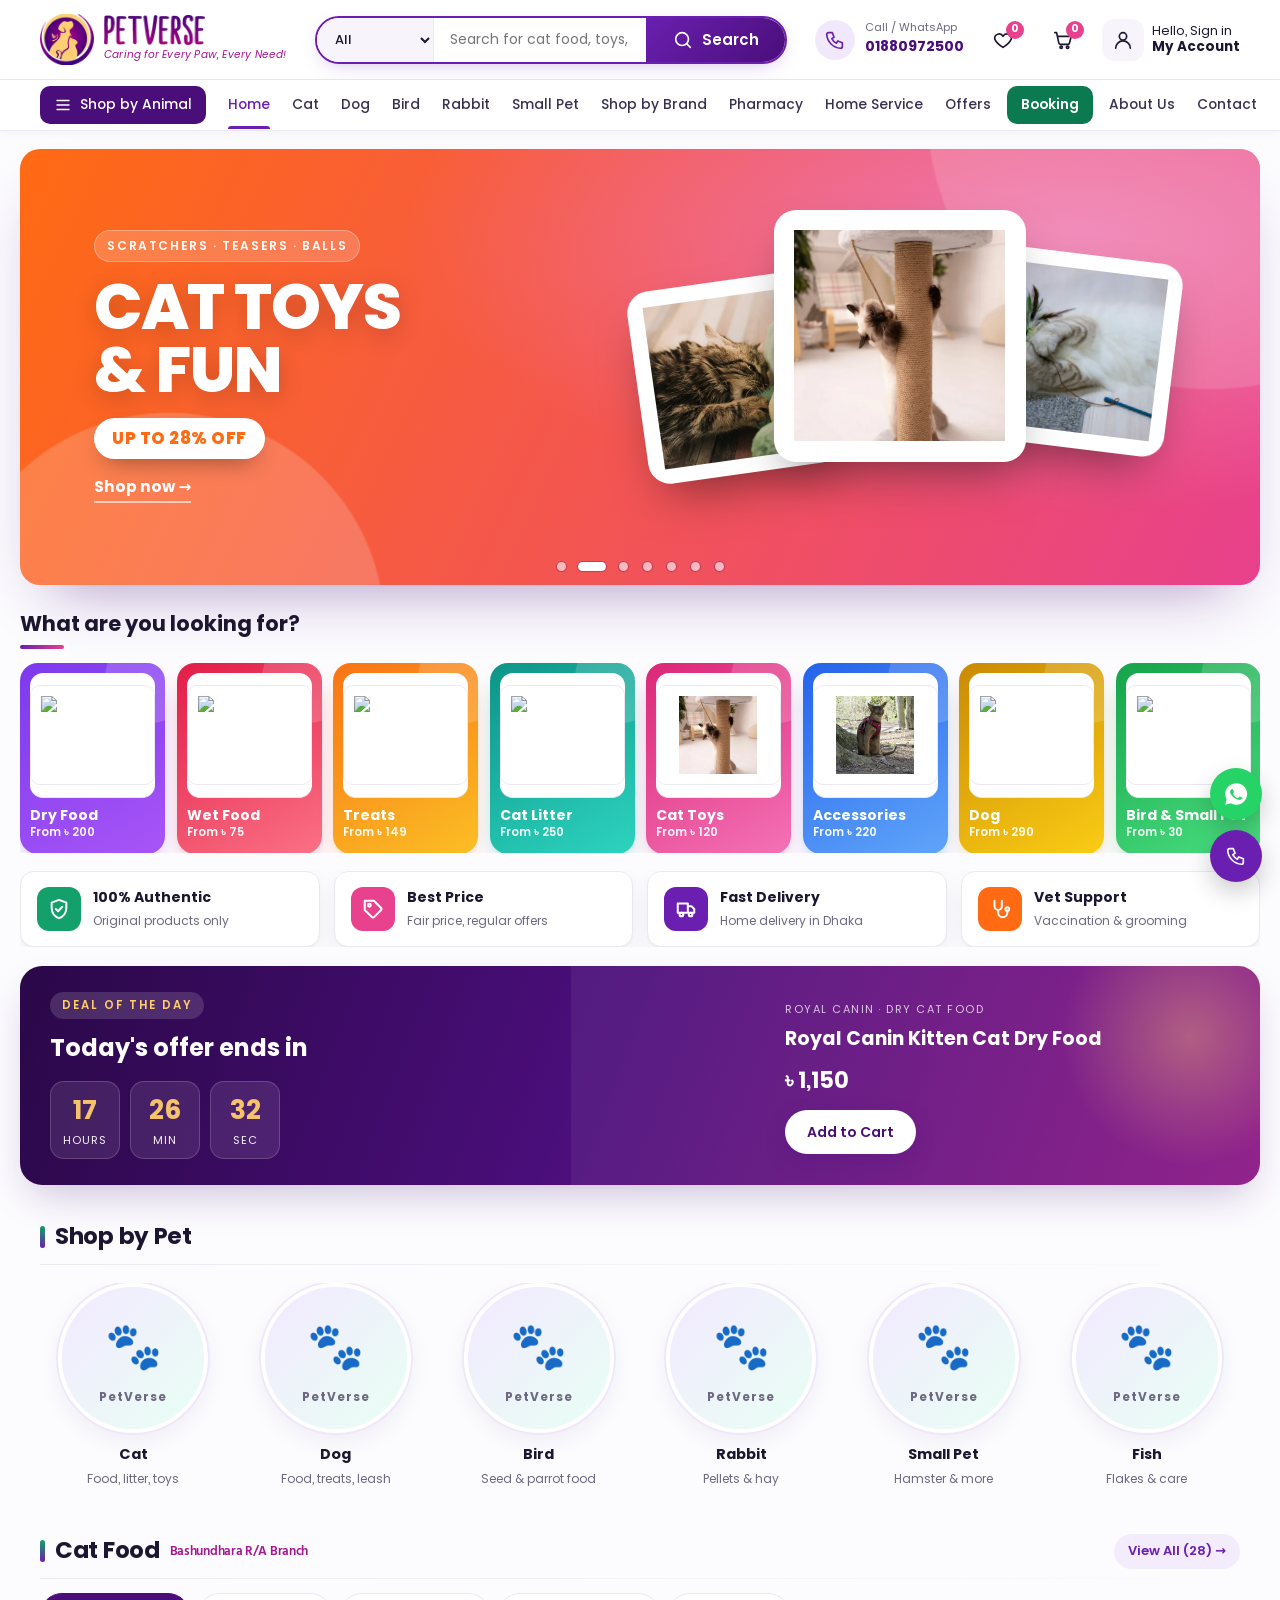
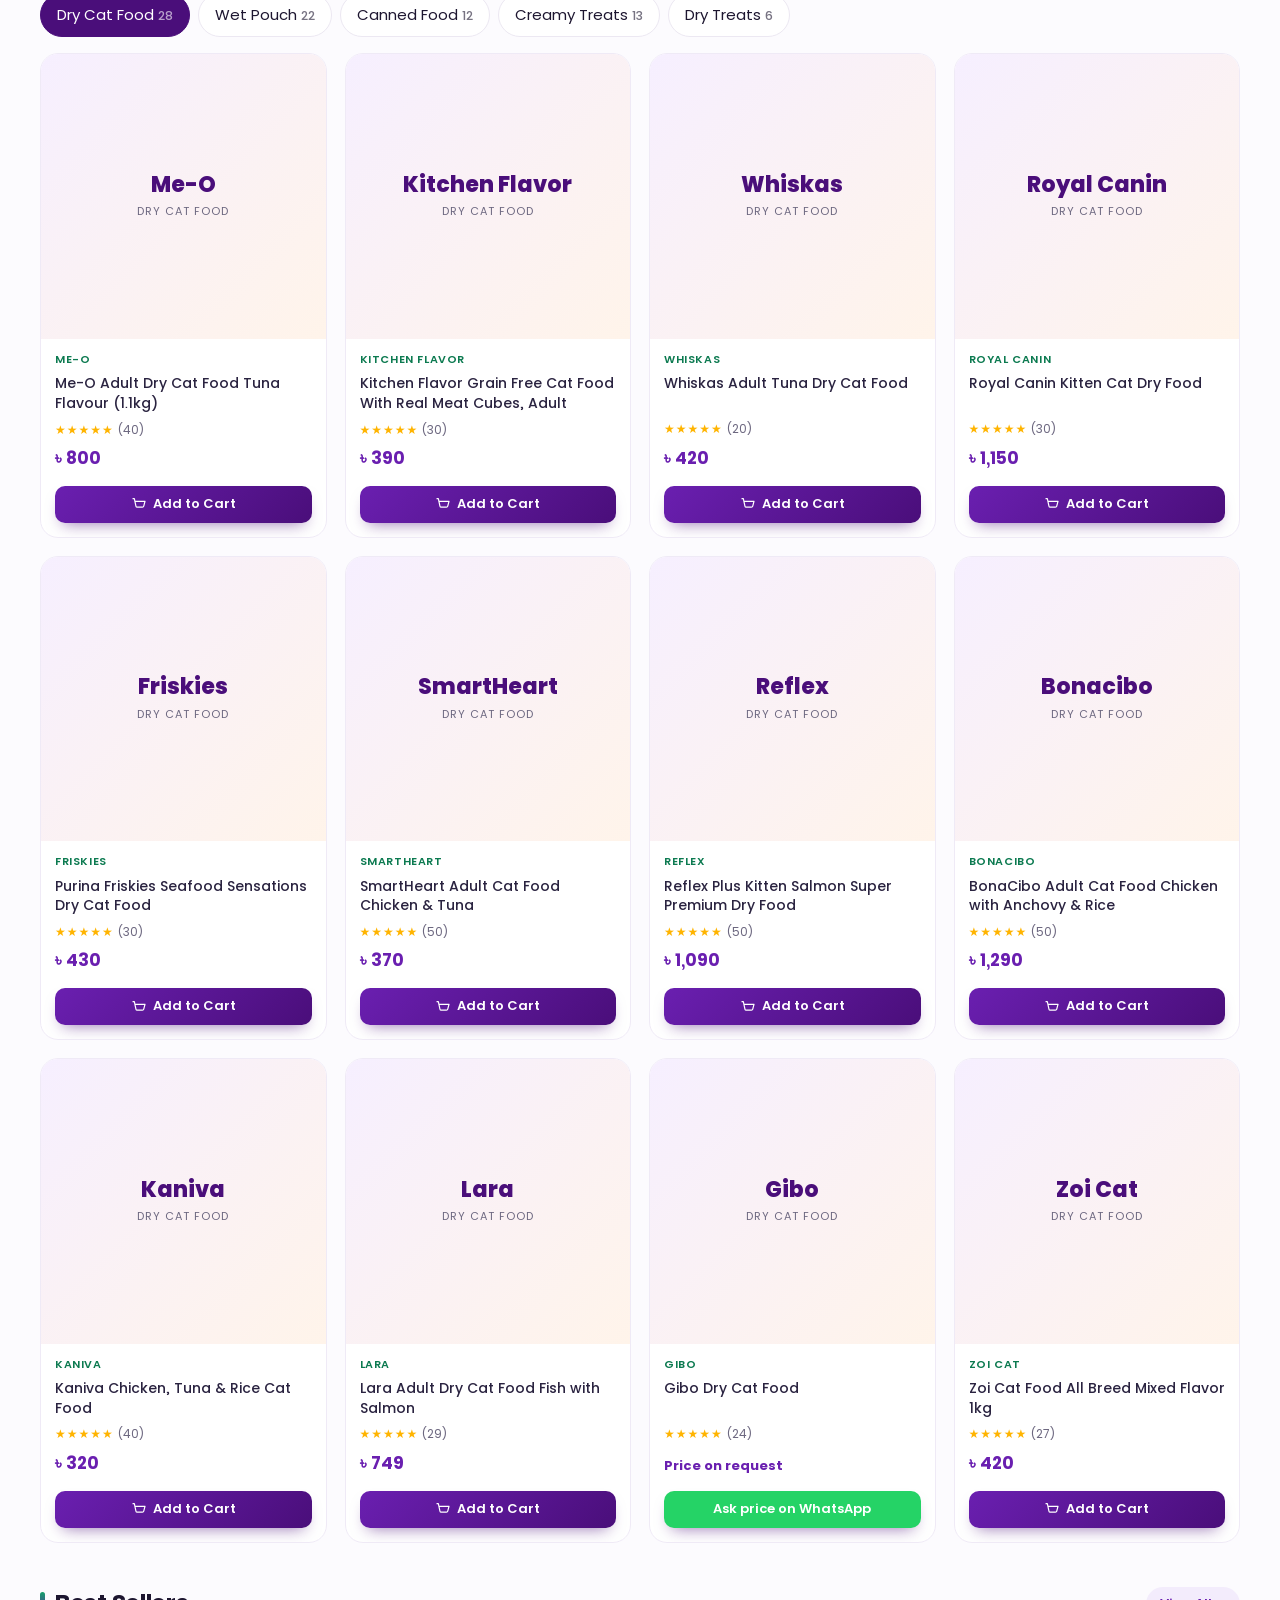
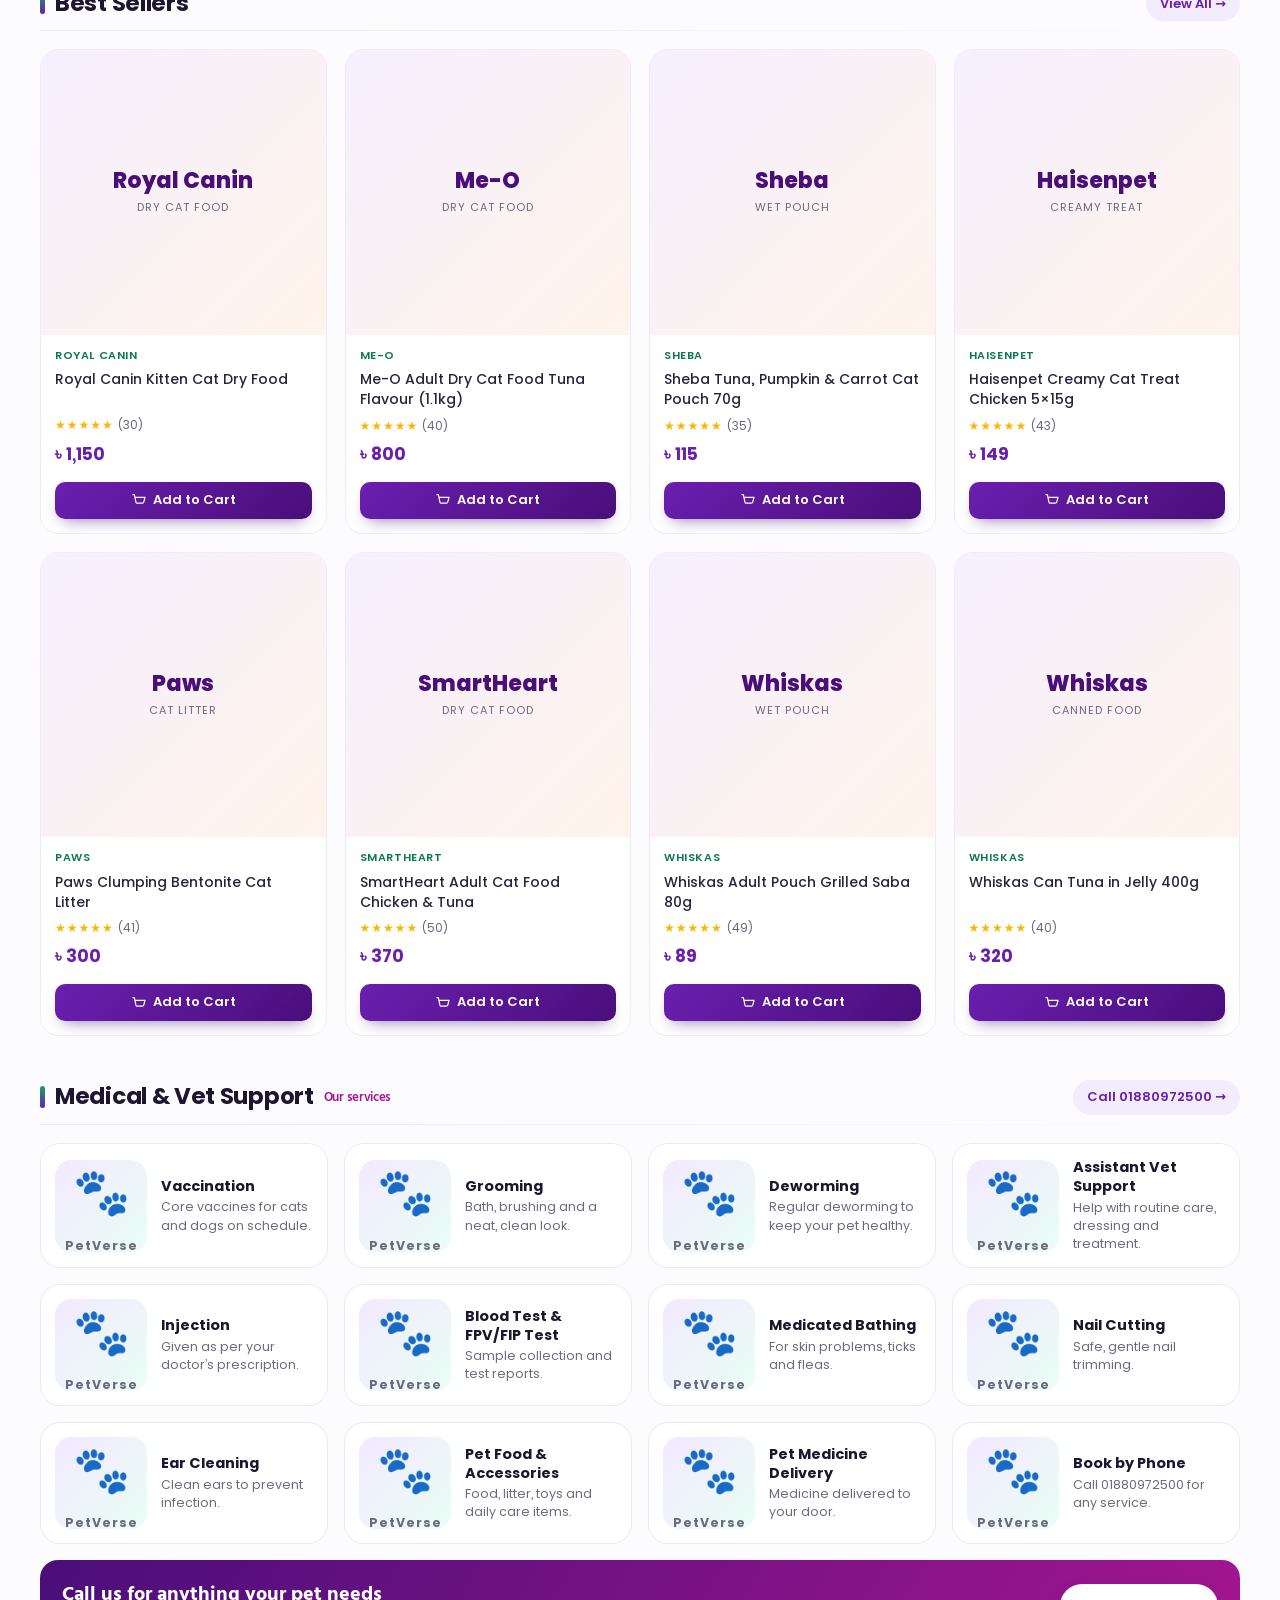
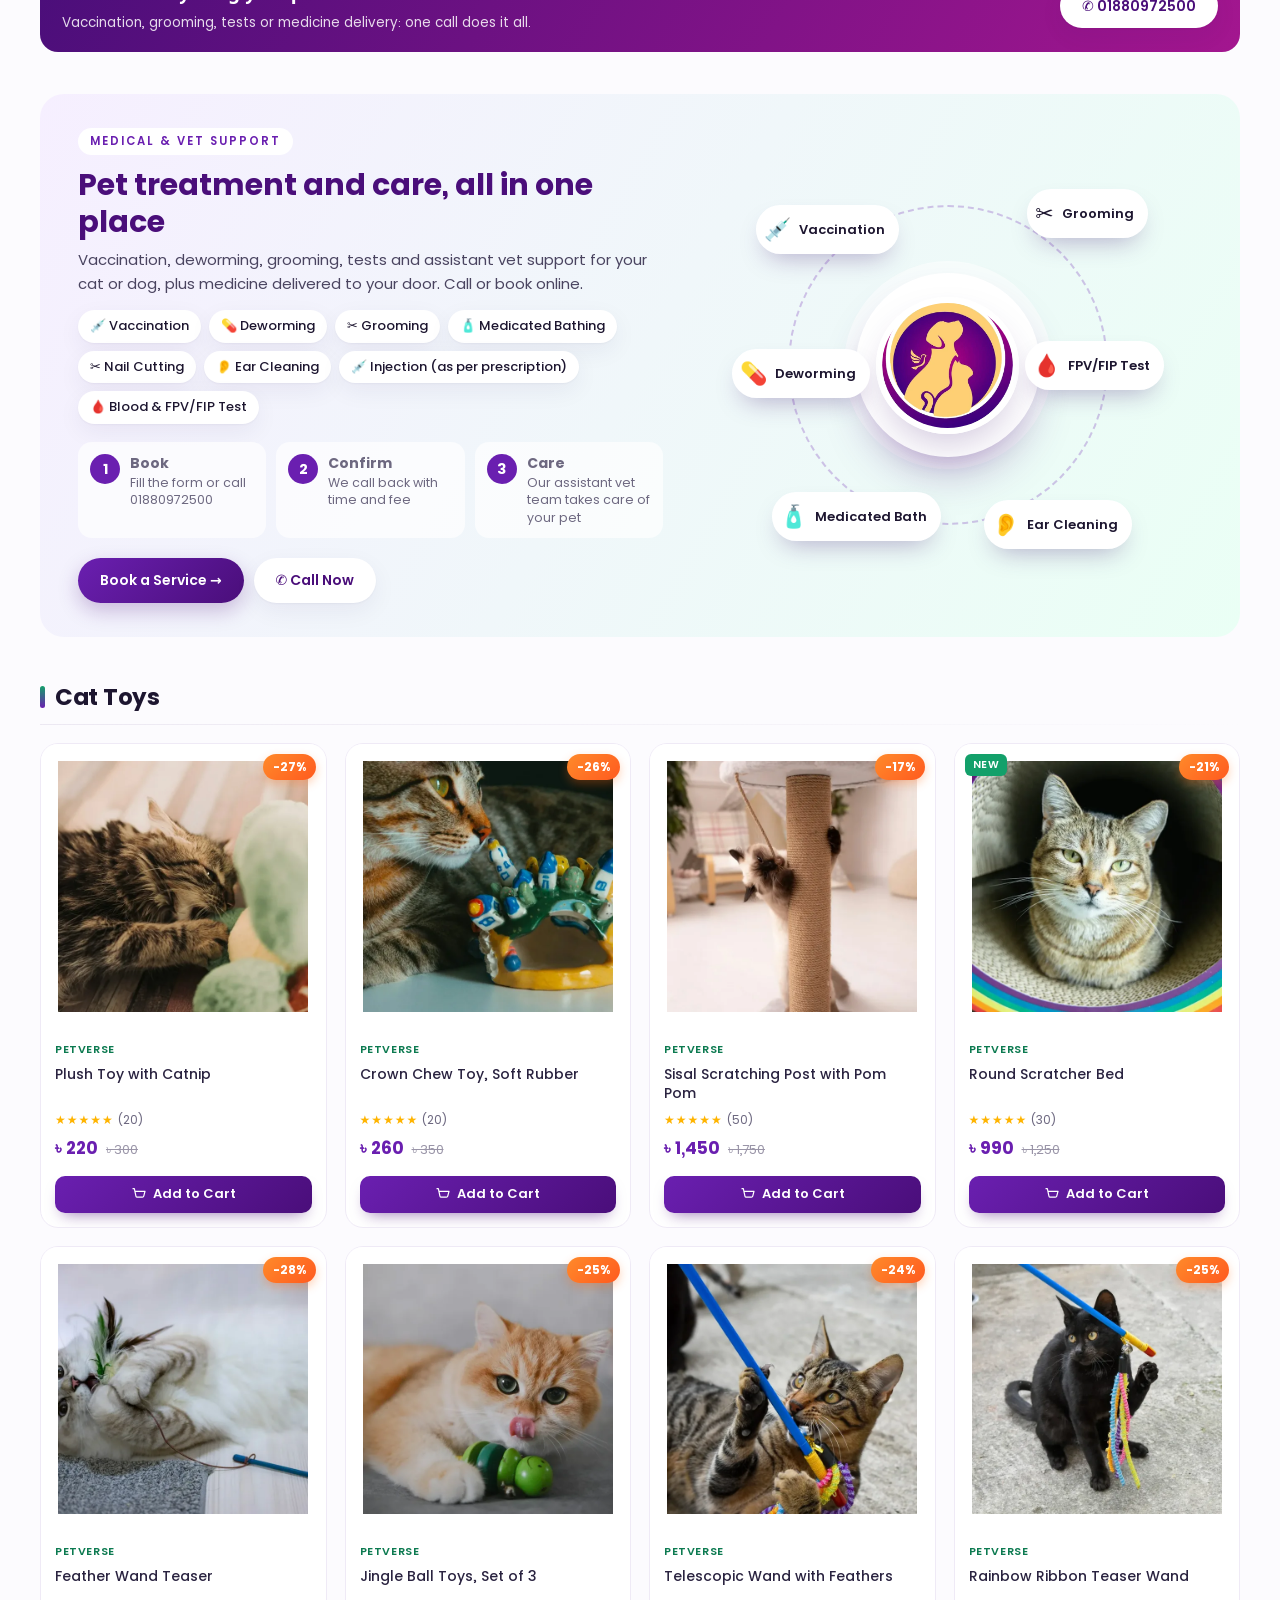
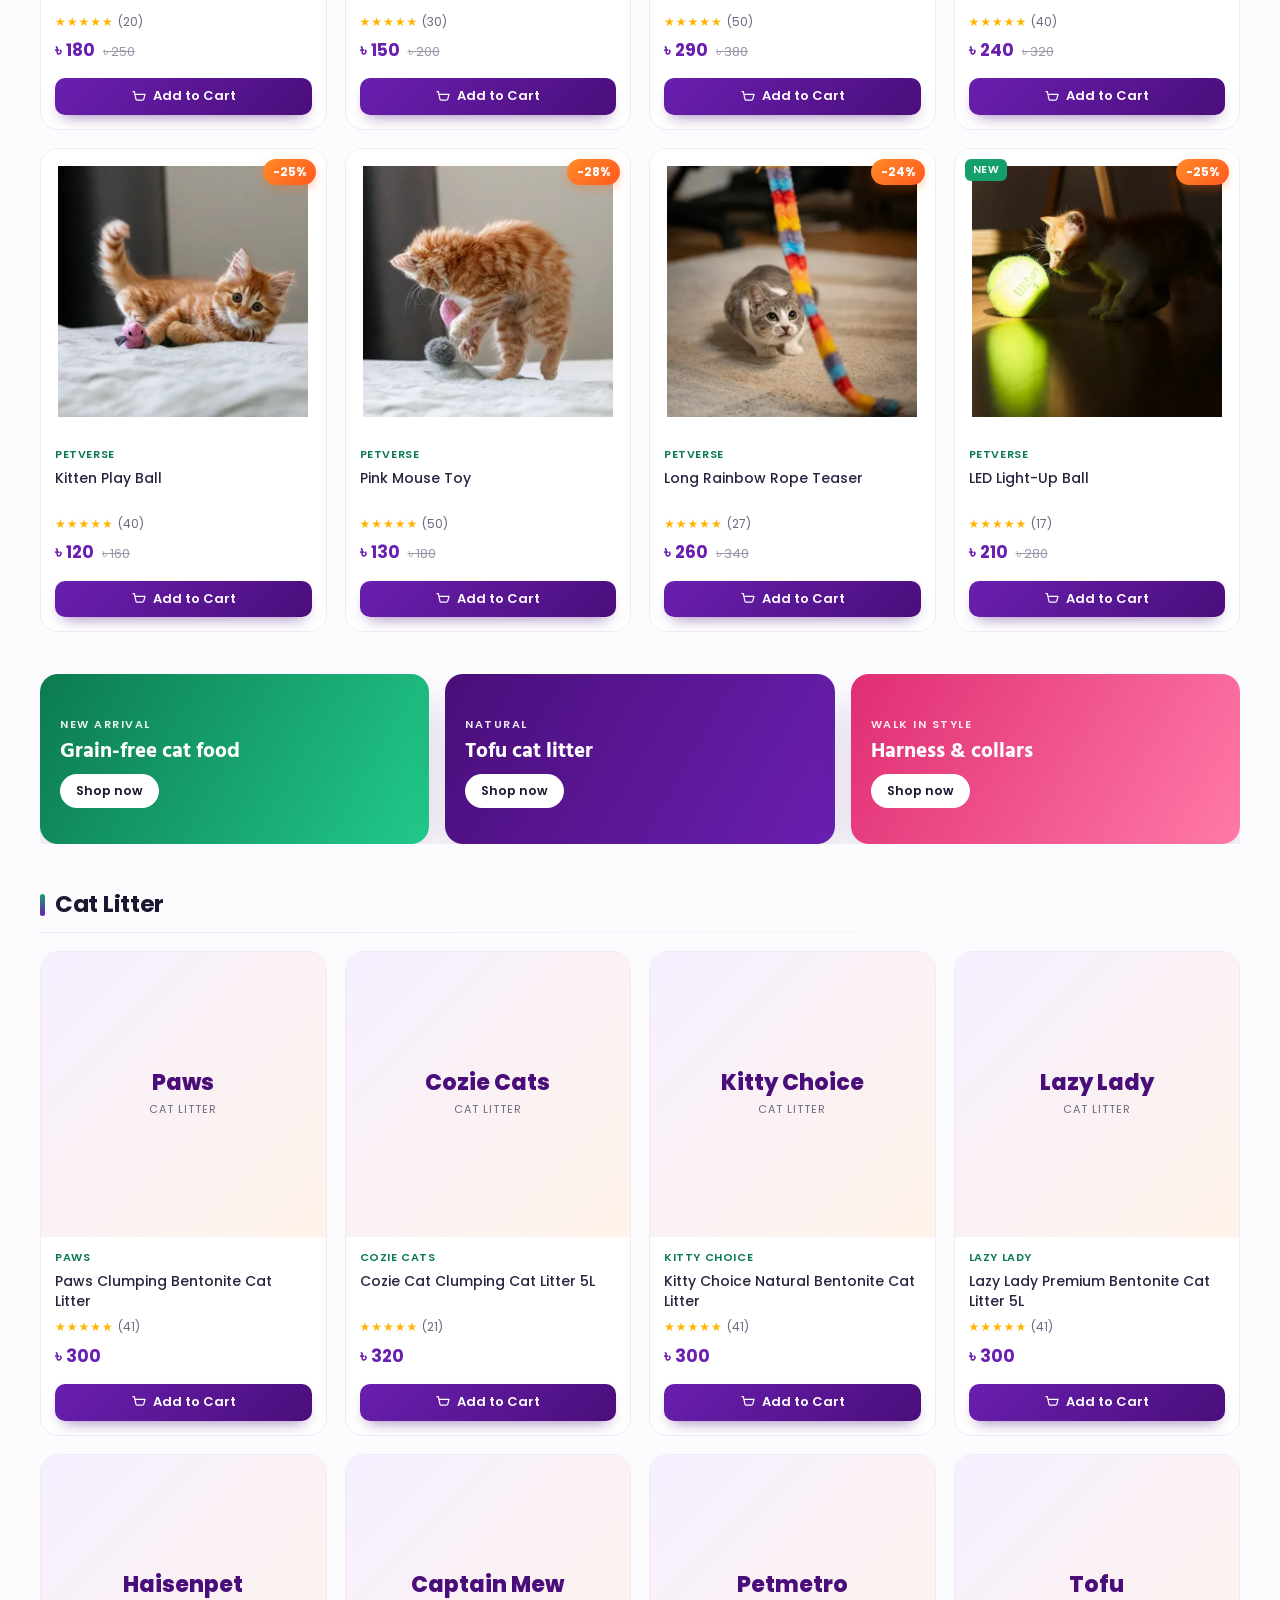
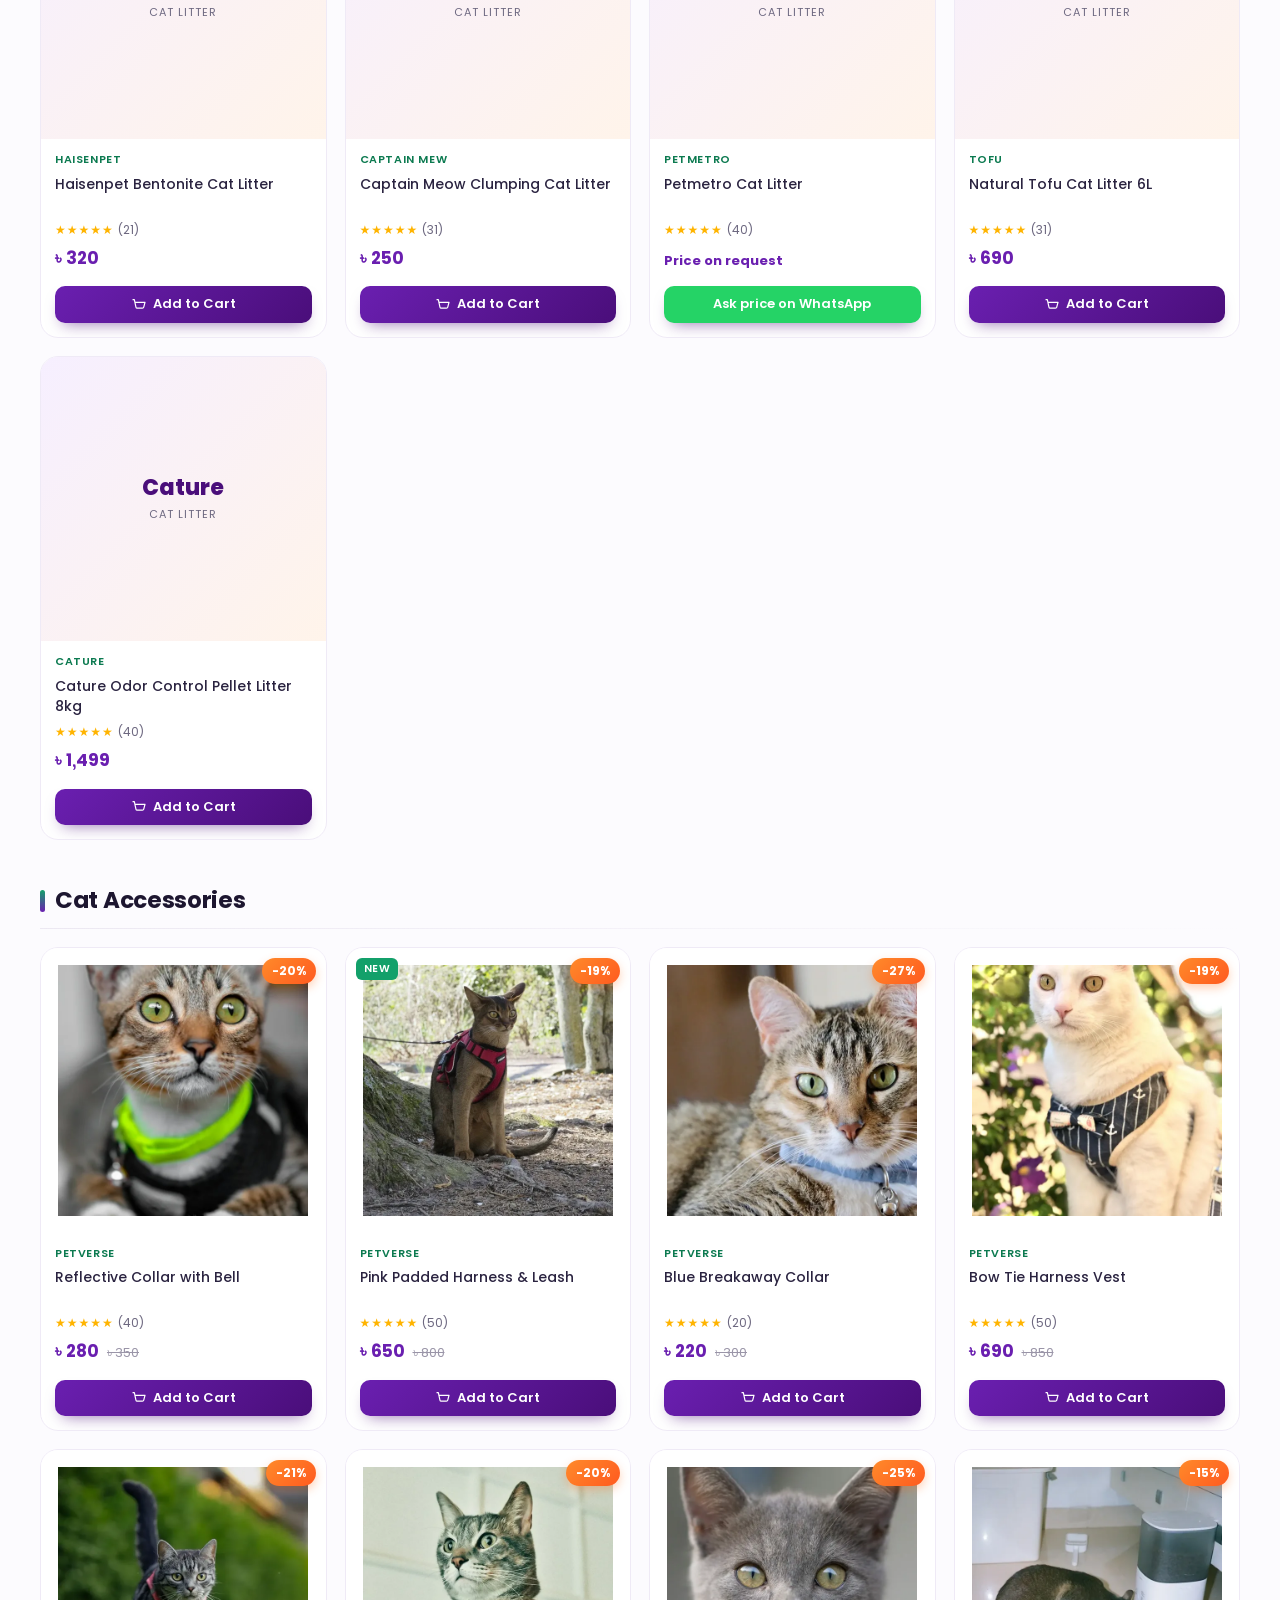
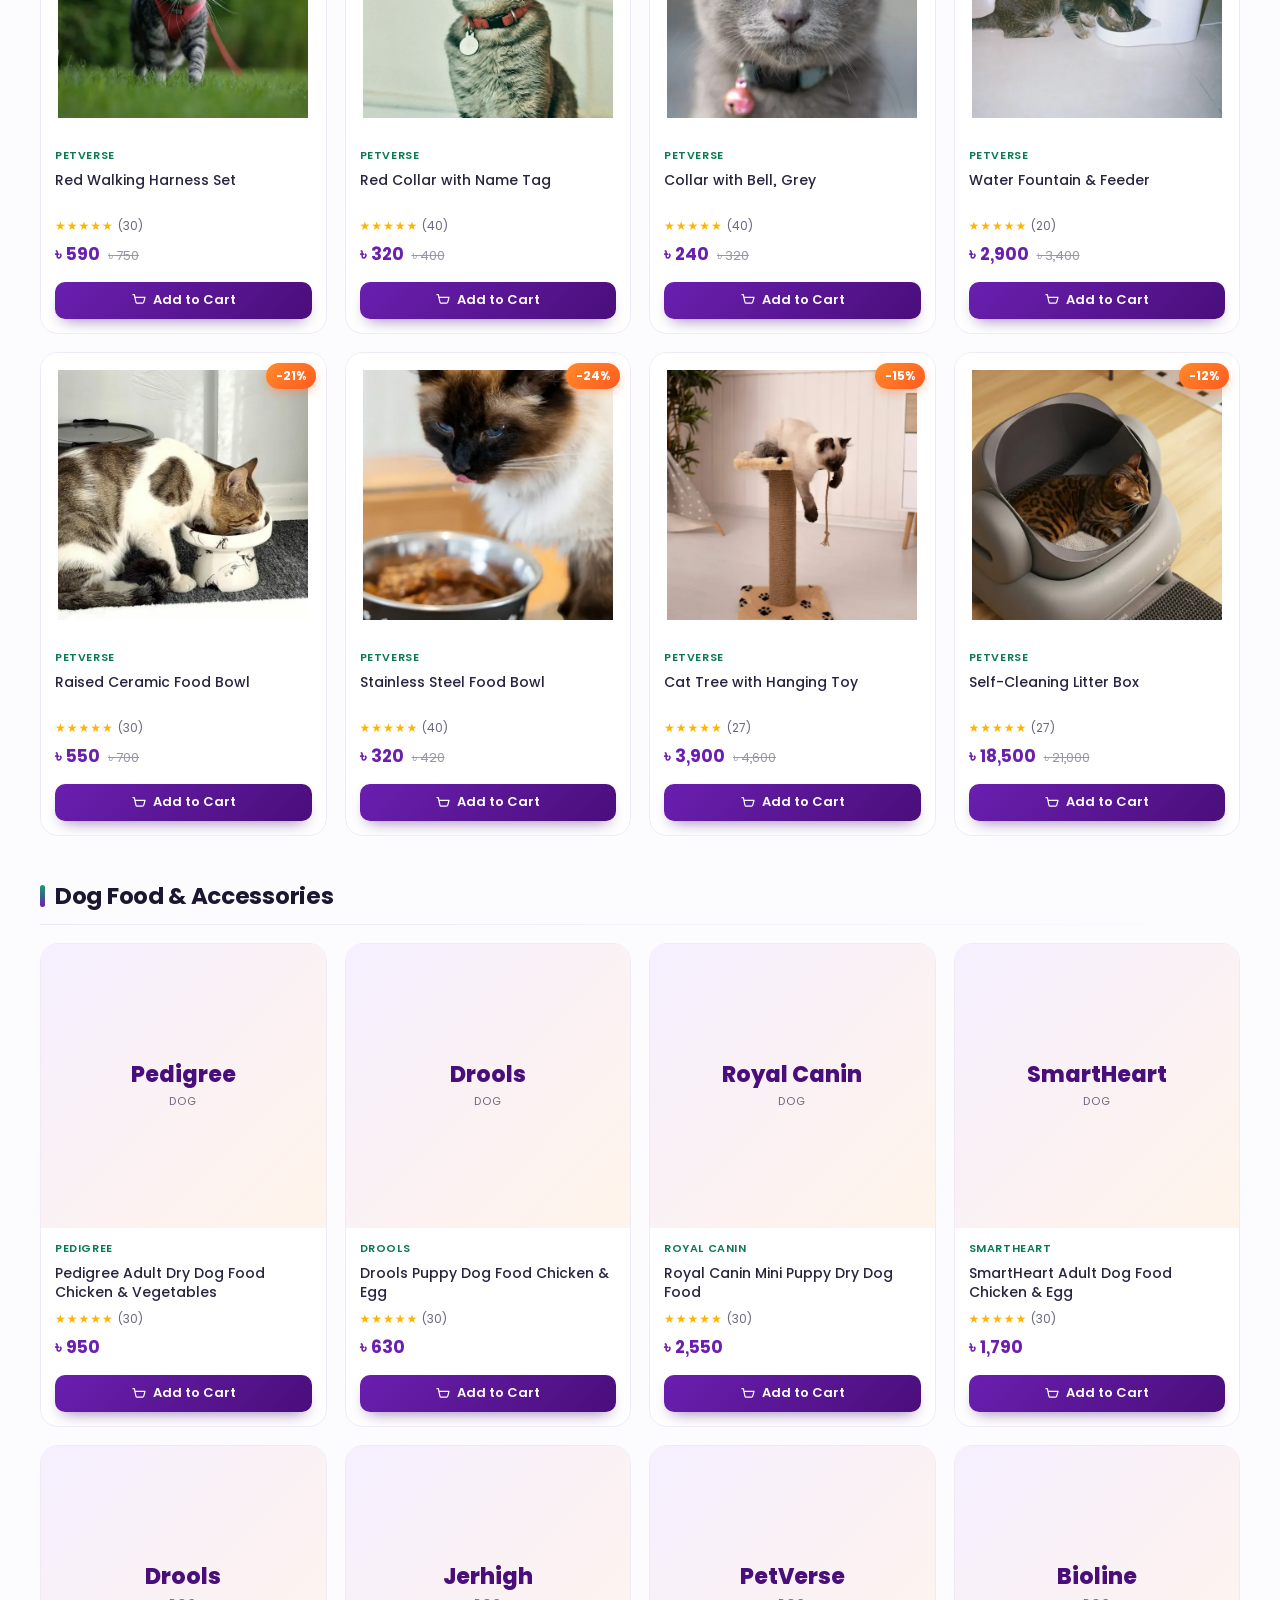
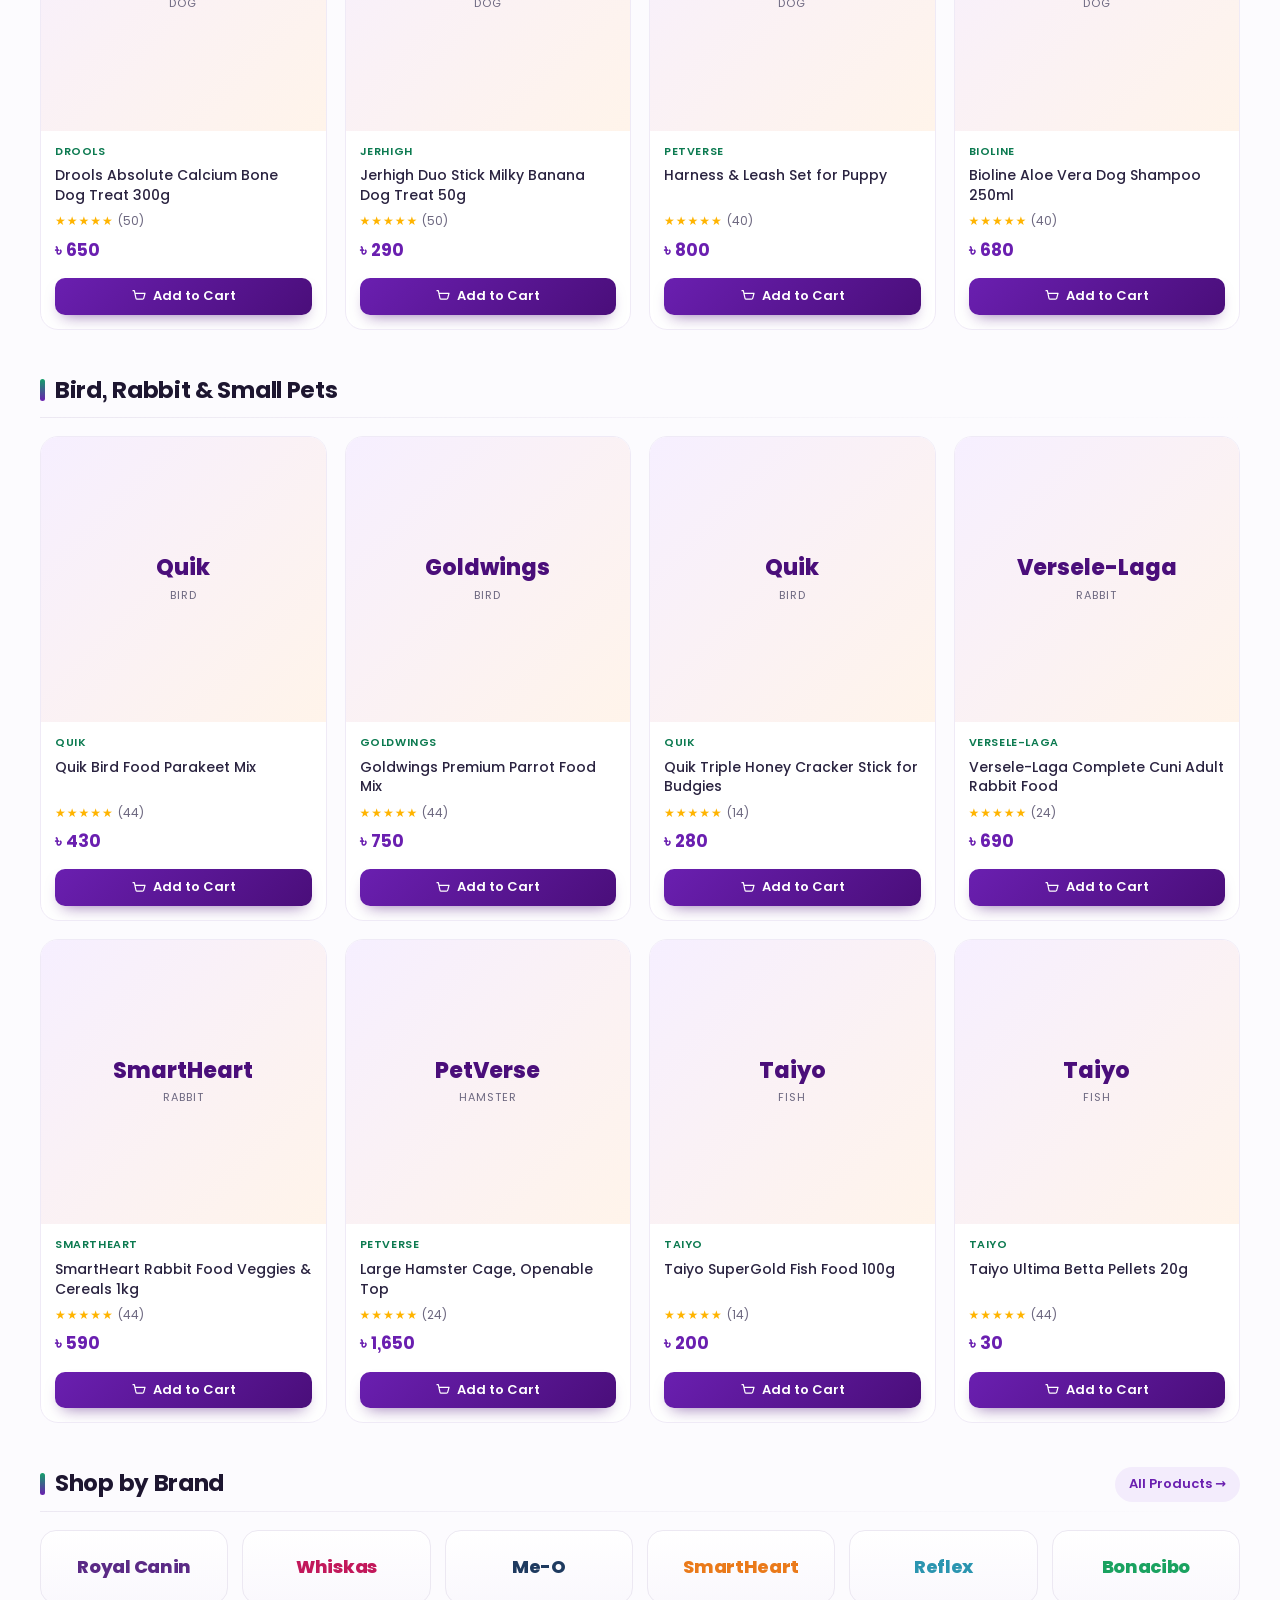
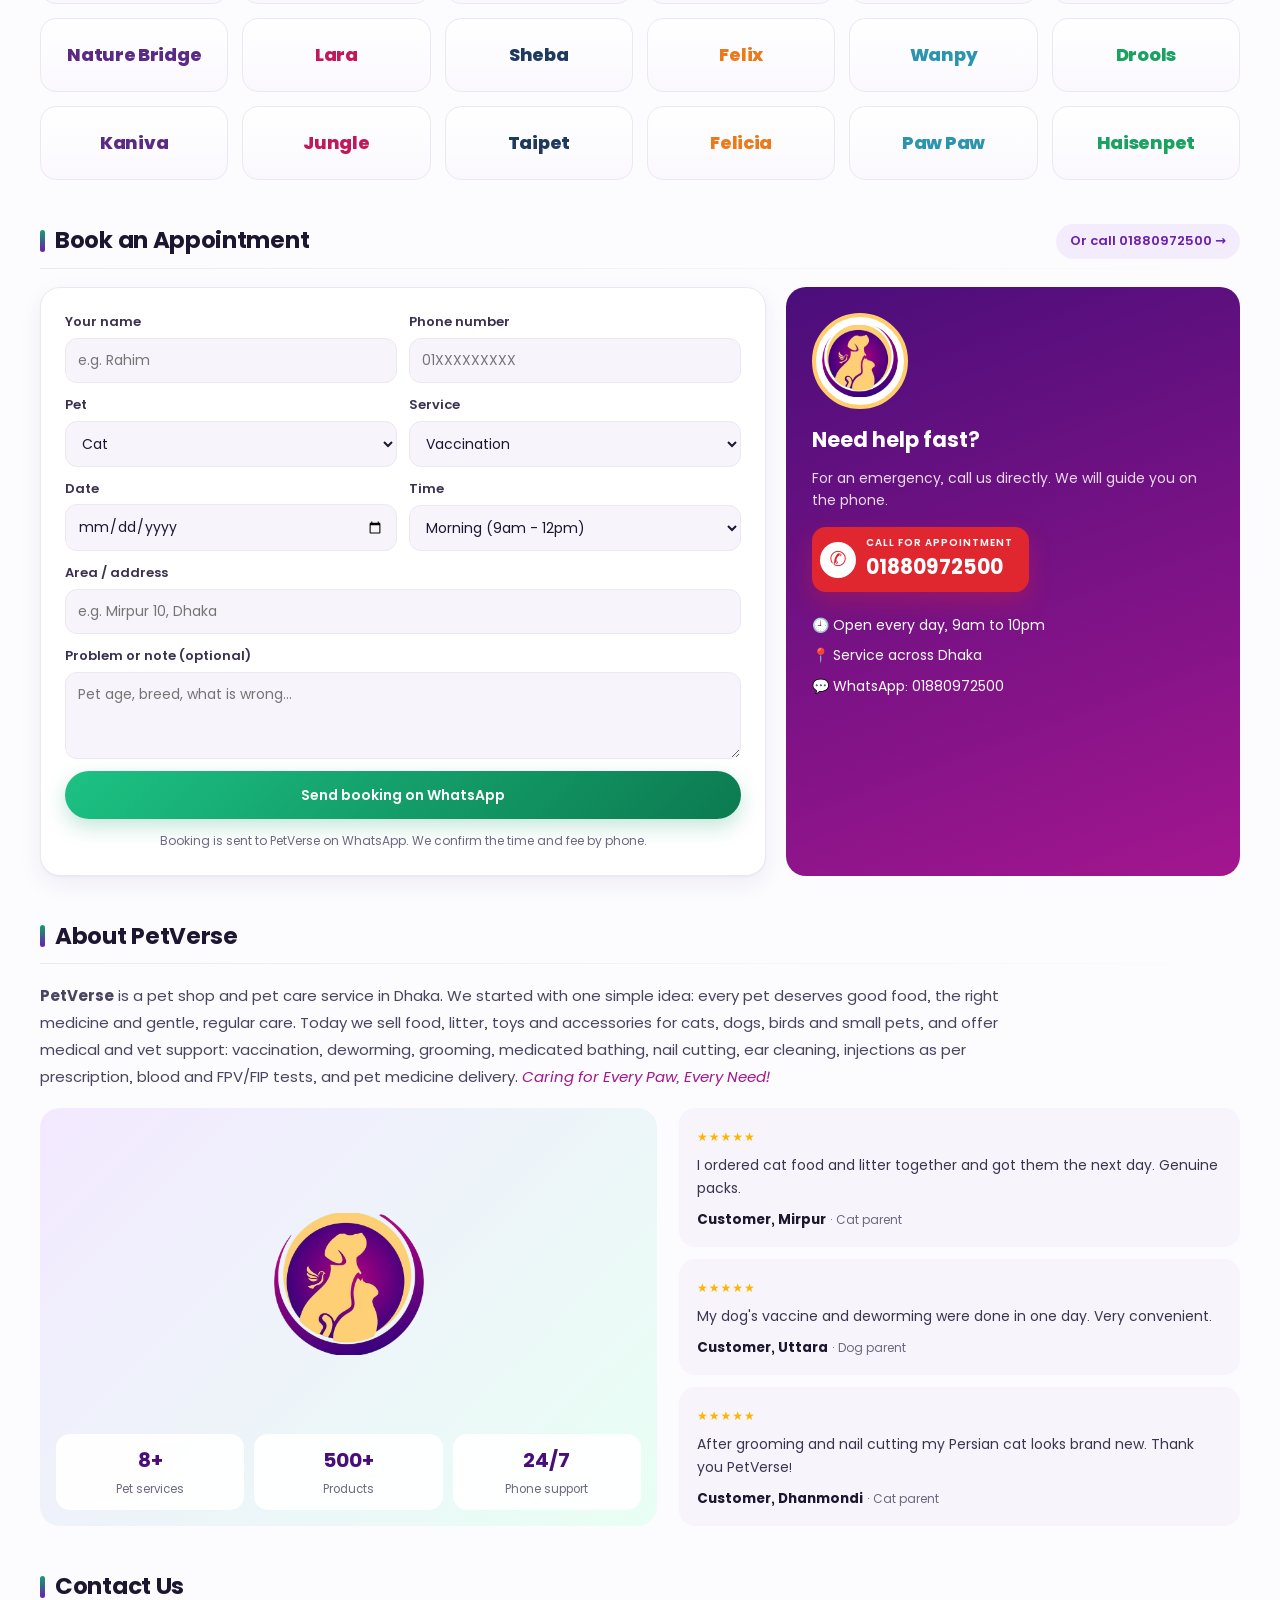
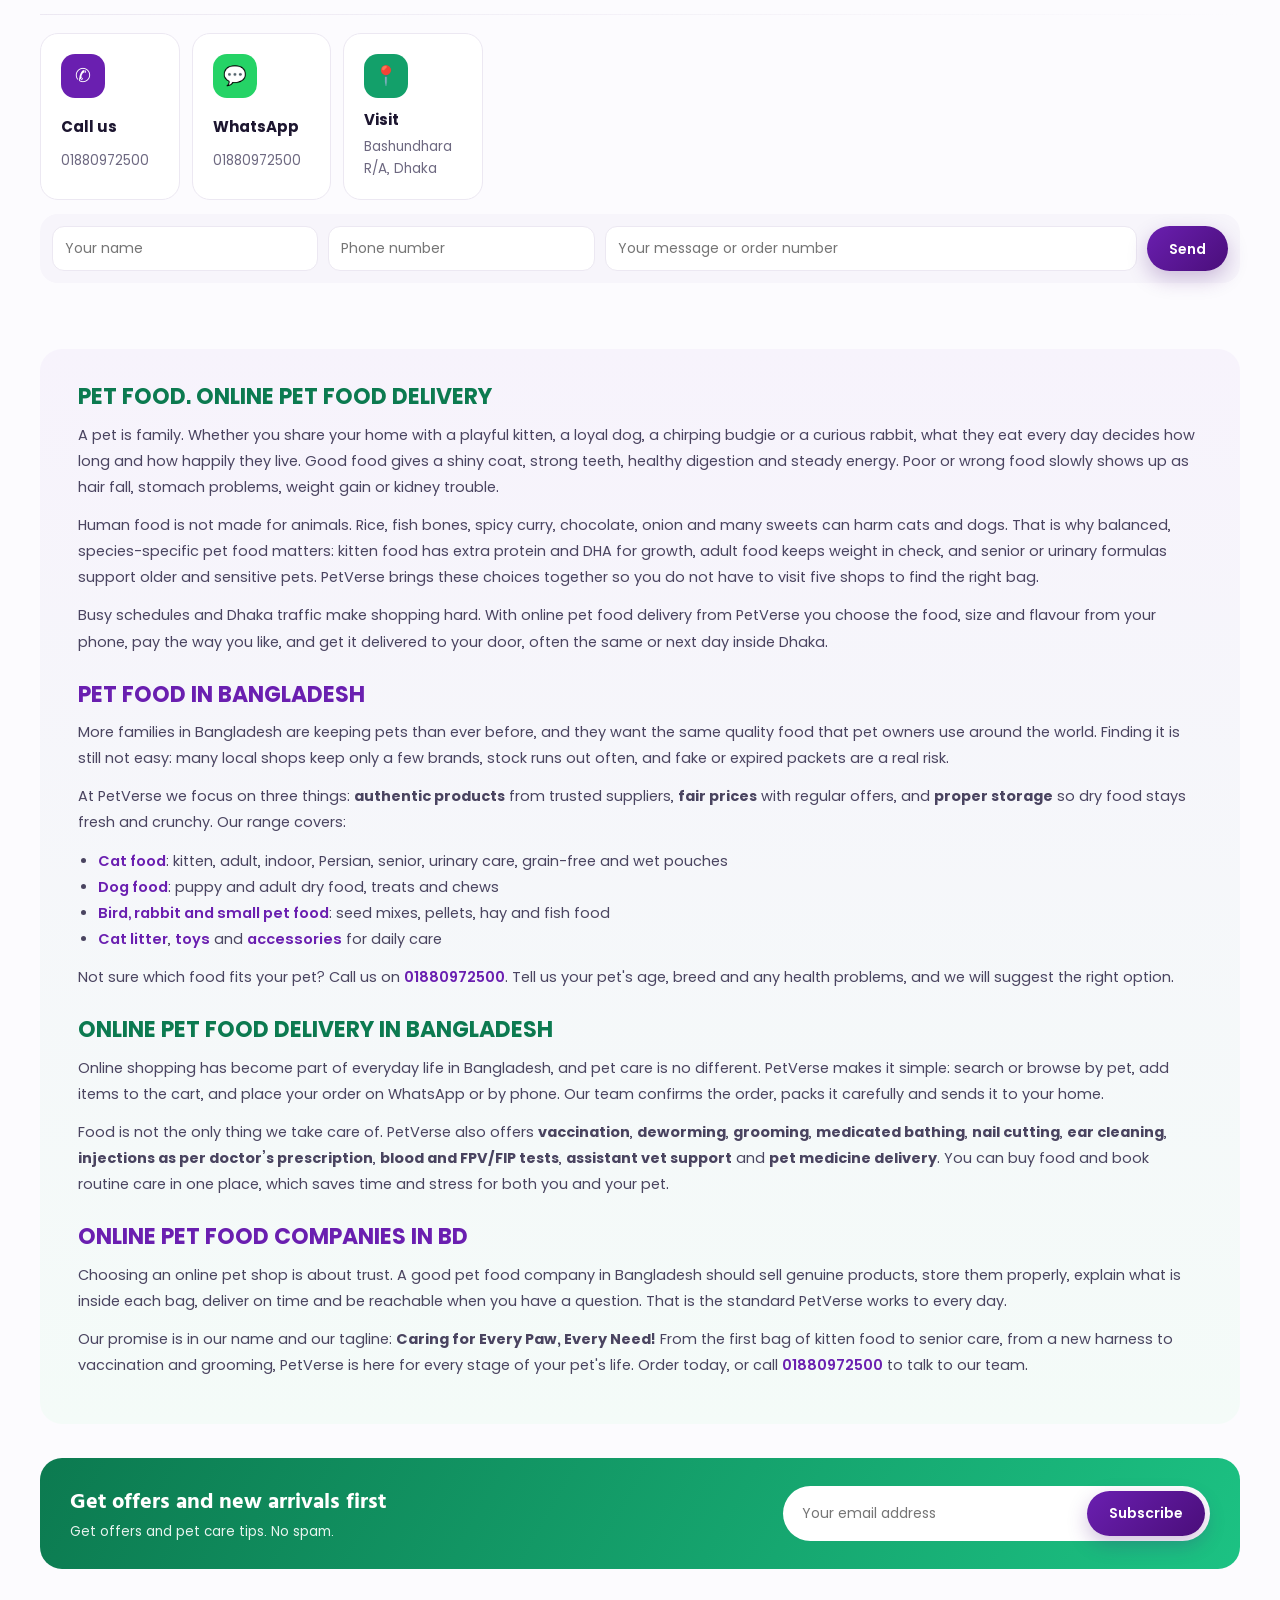
==== commit 3fd1490f: "Phone: nicer product banners" ====
--- a/index.html
+++ b/index.html
@@ -808,6 +808,25 @@
 .pets,.grid,.tabs,.appcats,.feat,.svcs,.promos,.brands,.cts,.sv-pills,.qv-th,.bgrid{overflow-y:hidden}
 @media(max-width:760px){.pets,.grid:not(.all),.tabs,.appcats,.feat,.svcs,.promos,.brands,.cts,.sv-pills{overflow-y:hidden;overscroll-behavior-x:contain;touch-action:pan-x pan-y}
  .pets{padding-top:6px!important;padding-bottom:10px!important}.pet{flex:0 0 96px}.pet small{display:block;line-height:1.35}}
+
+/* phone product banners v2 */
+@media(max-width:760px){
+ .slide.pb .pbx{grid-template-columns:1fr 47%;padding:0 0 0 18px;gap:4px}
+ .slide.pb .pbt{padding:6px 0 14px}
+ .slide.pb h1,.slide.pb h2{font-size:clamp(21px,6.2vw,27px);line-height:1.02;margin:0 0 9px;text-shadow:0 2px 14px rgba(0,0,0,.18)}
+ .slide.pb .pill{font-size:11px;padding:5px 11px}
+ .slide.pb .go{display:inline-flex;align-items:center;margin-top:9px;padding:5px 12px;border-radius:99px;background:rgba(255,255,255,.16);border:1px solid rgba(255,255,255,.45);font-size:11.5px;font-weight:600;text-decoration:none}
+ .slide.pb .pbi{position:relative;height:100%}
+ .slide.pb .pbi:before{content:"";position:absolute;width:96%;aspect-ratio:1;border-radius:50%;left:50%;top:50%;transform:translate(-50%,-50%);background:radial-gradient(circle,rgba(255,255,255,.38),rgba(255,255,255,0) 68%)}
+ .slide.pb .pi{box-shadow:0 16px 30px -12px rgba(0,0,0,.45)}
+ .slide.pb .pi.m{width:64%;left:auto;right:11%;top:50%;bottom:auto;transform:translateY(-54%);rotate:4deg;border-radius:16px;z-index:3}
+ .slide.pb .pi.r{display:block;width:36%;right:auto;left:2%;top:auto;bottom:15%;rotate:-9deg;border-radius:12px;z-index:4}
+ .slide.pb .pi.l{display:none}
+ .slide.pb .pi img{padding:7%}
+ .slide.pb.on .pi.r{animation:up .9s .15s cubic-bezier(.2,.8,.2,1) both}
+ .dots{bottom:4px}
+ .dots button.on{width:30px}.dots button.on:before{width:20px}
+}
 </style>
 <script>function pf(el){const r=el.dataset.r;if(r){el.removeAttribute("data-r");el.src=r}else el.style.visibility="hidden"}</script>
 </head>
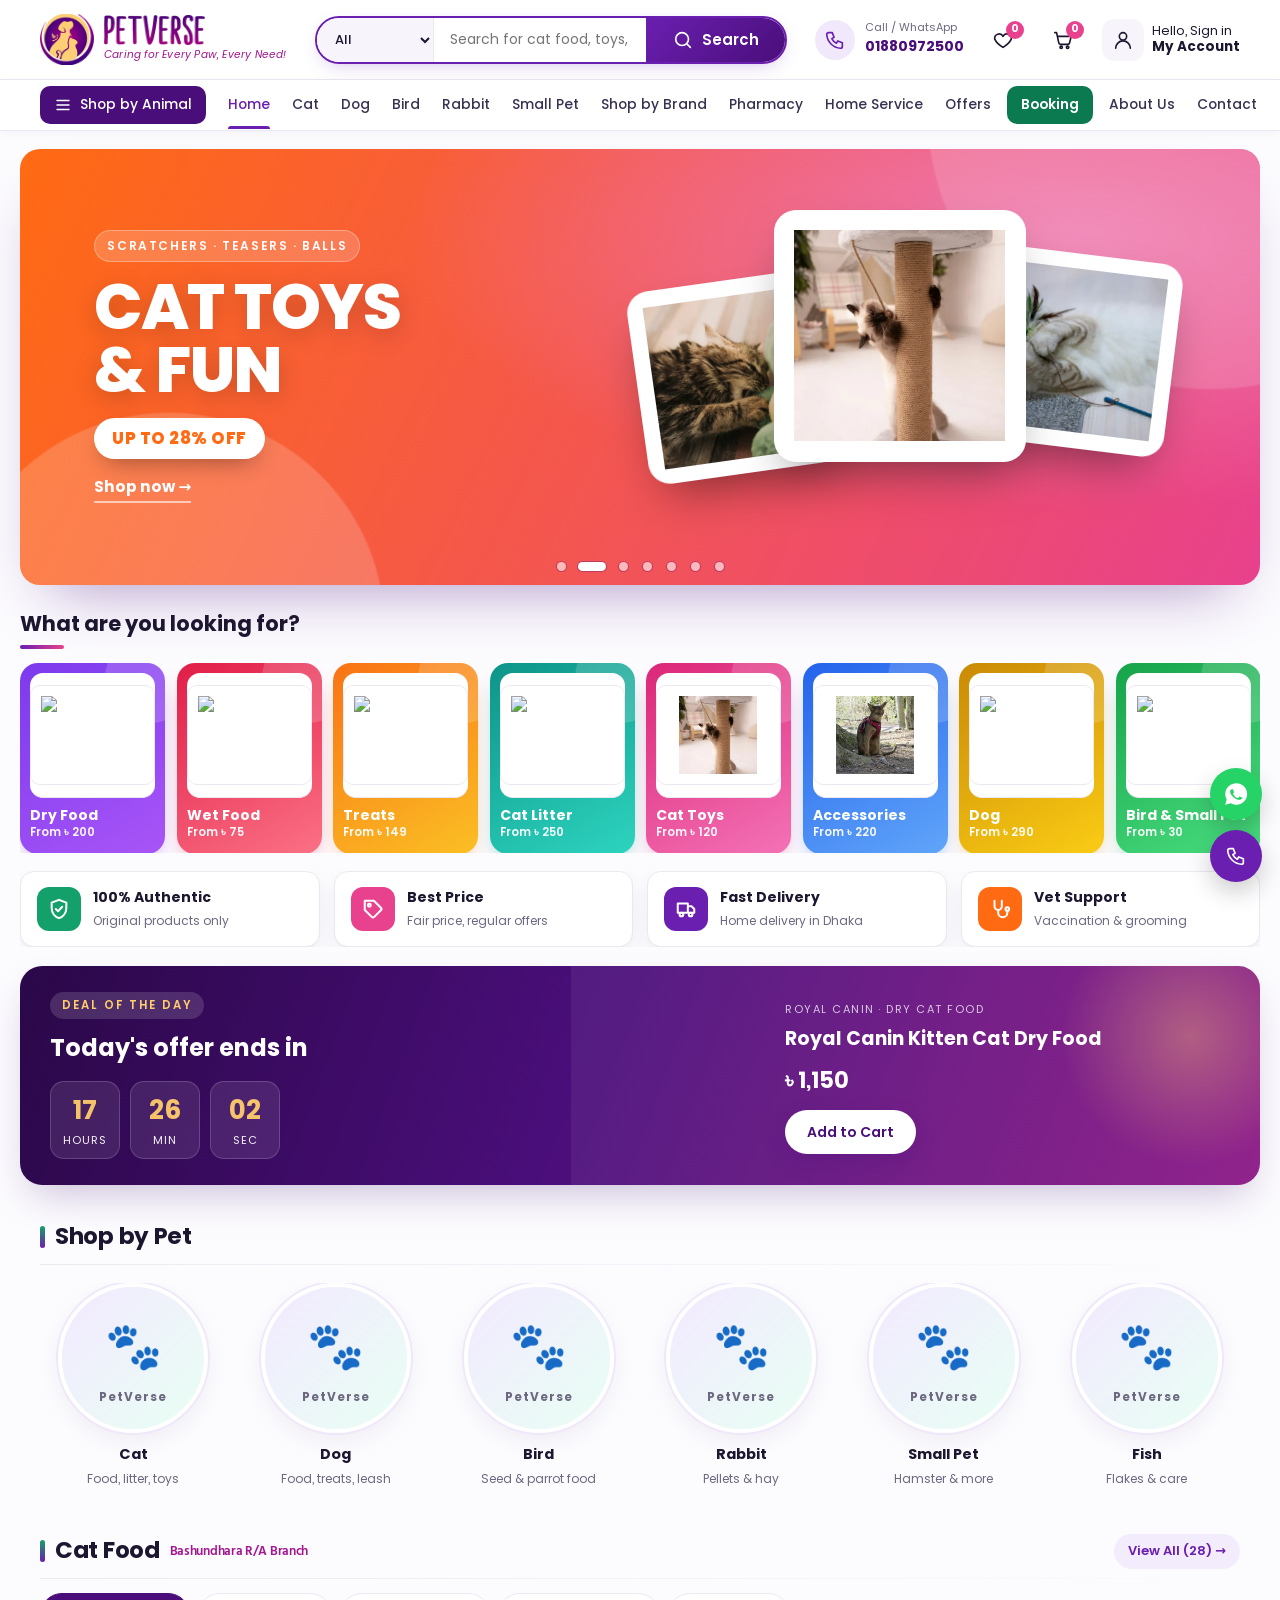
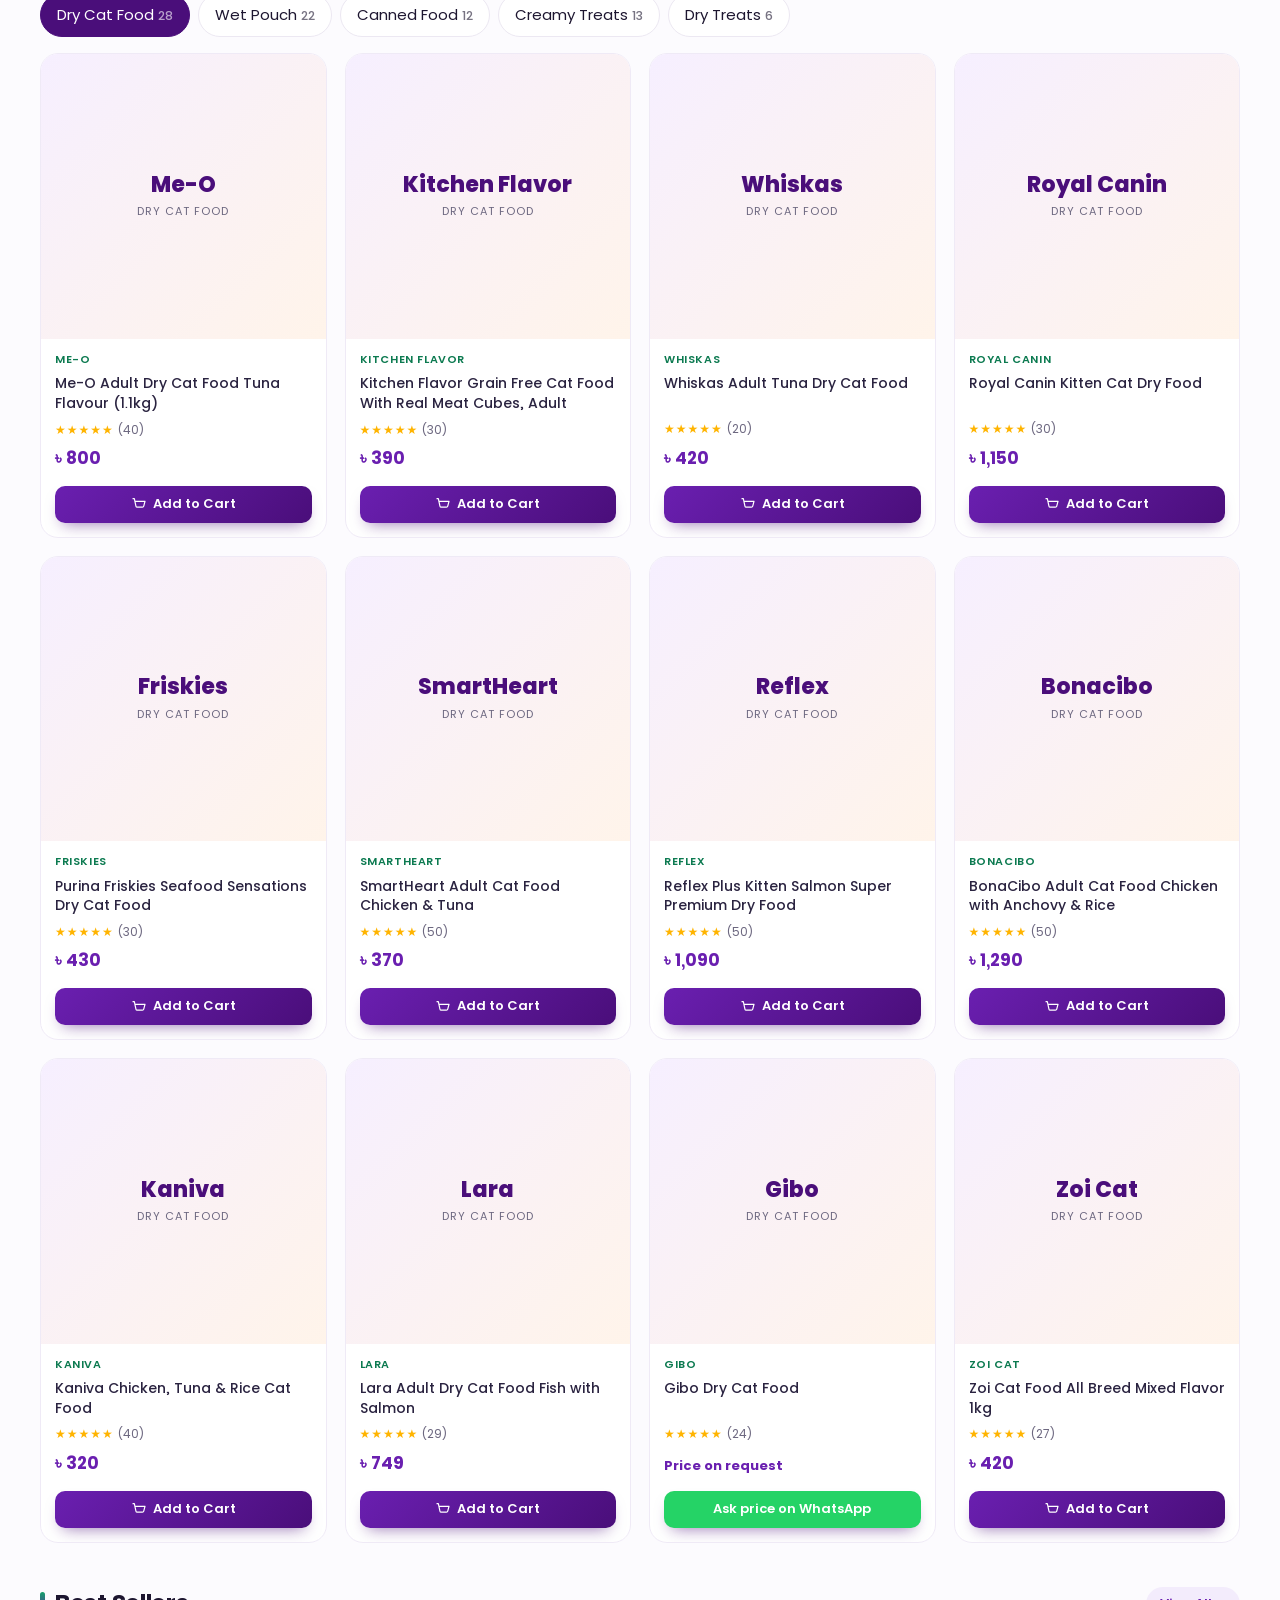
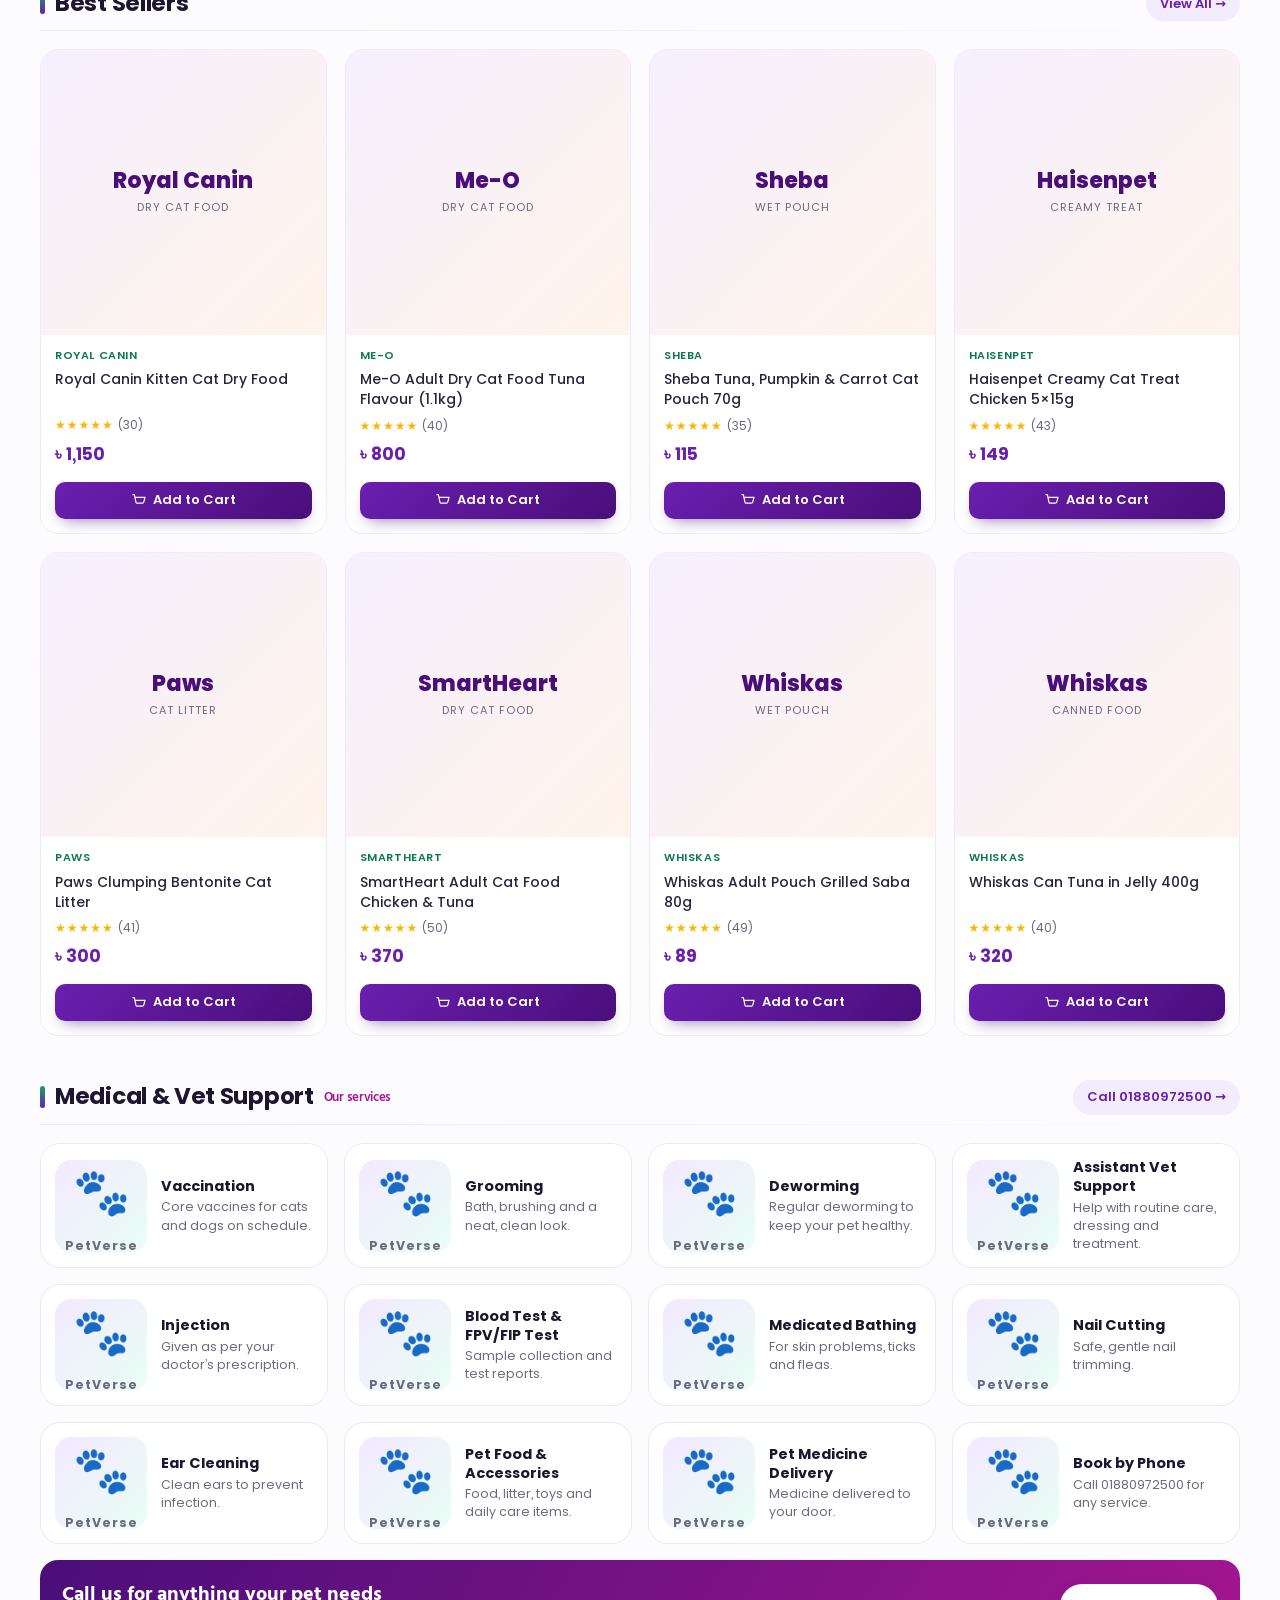
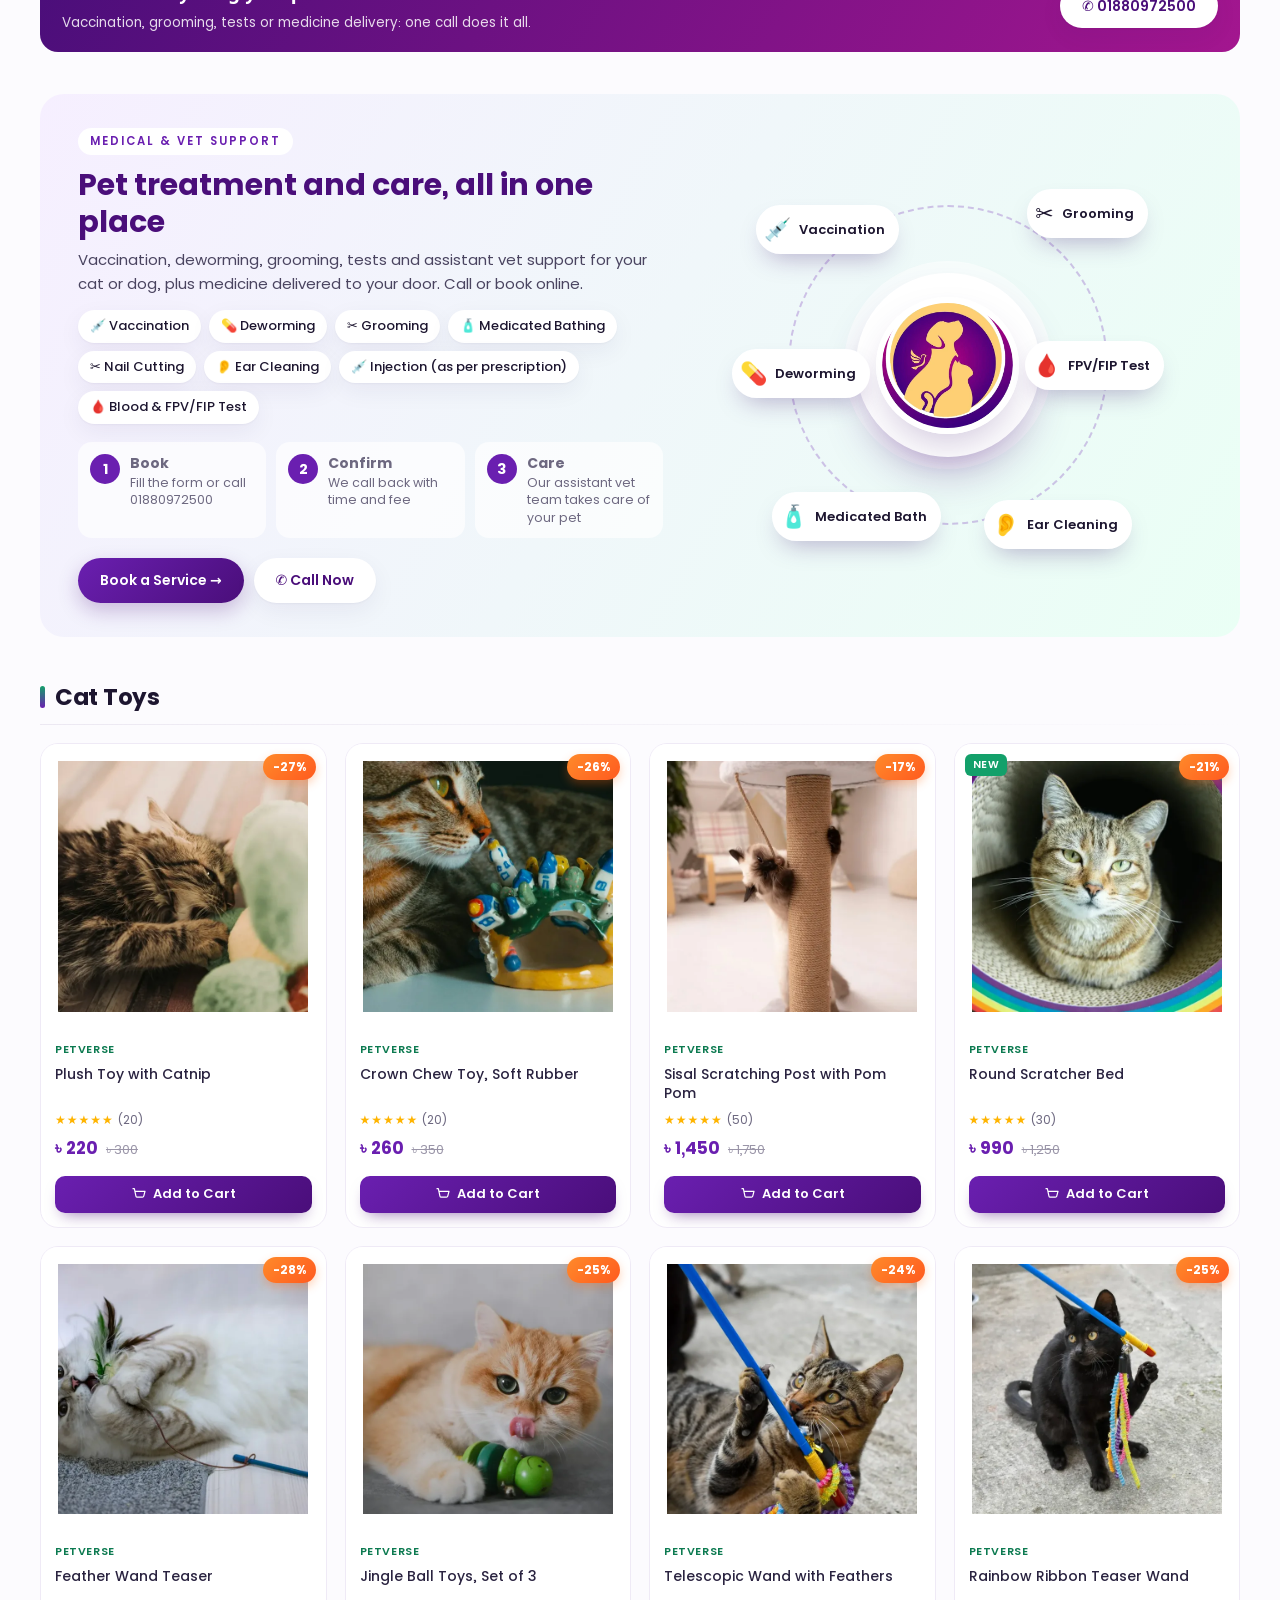
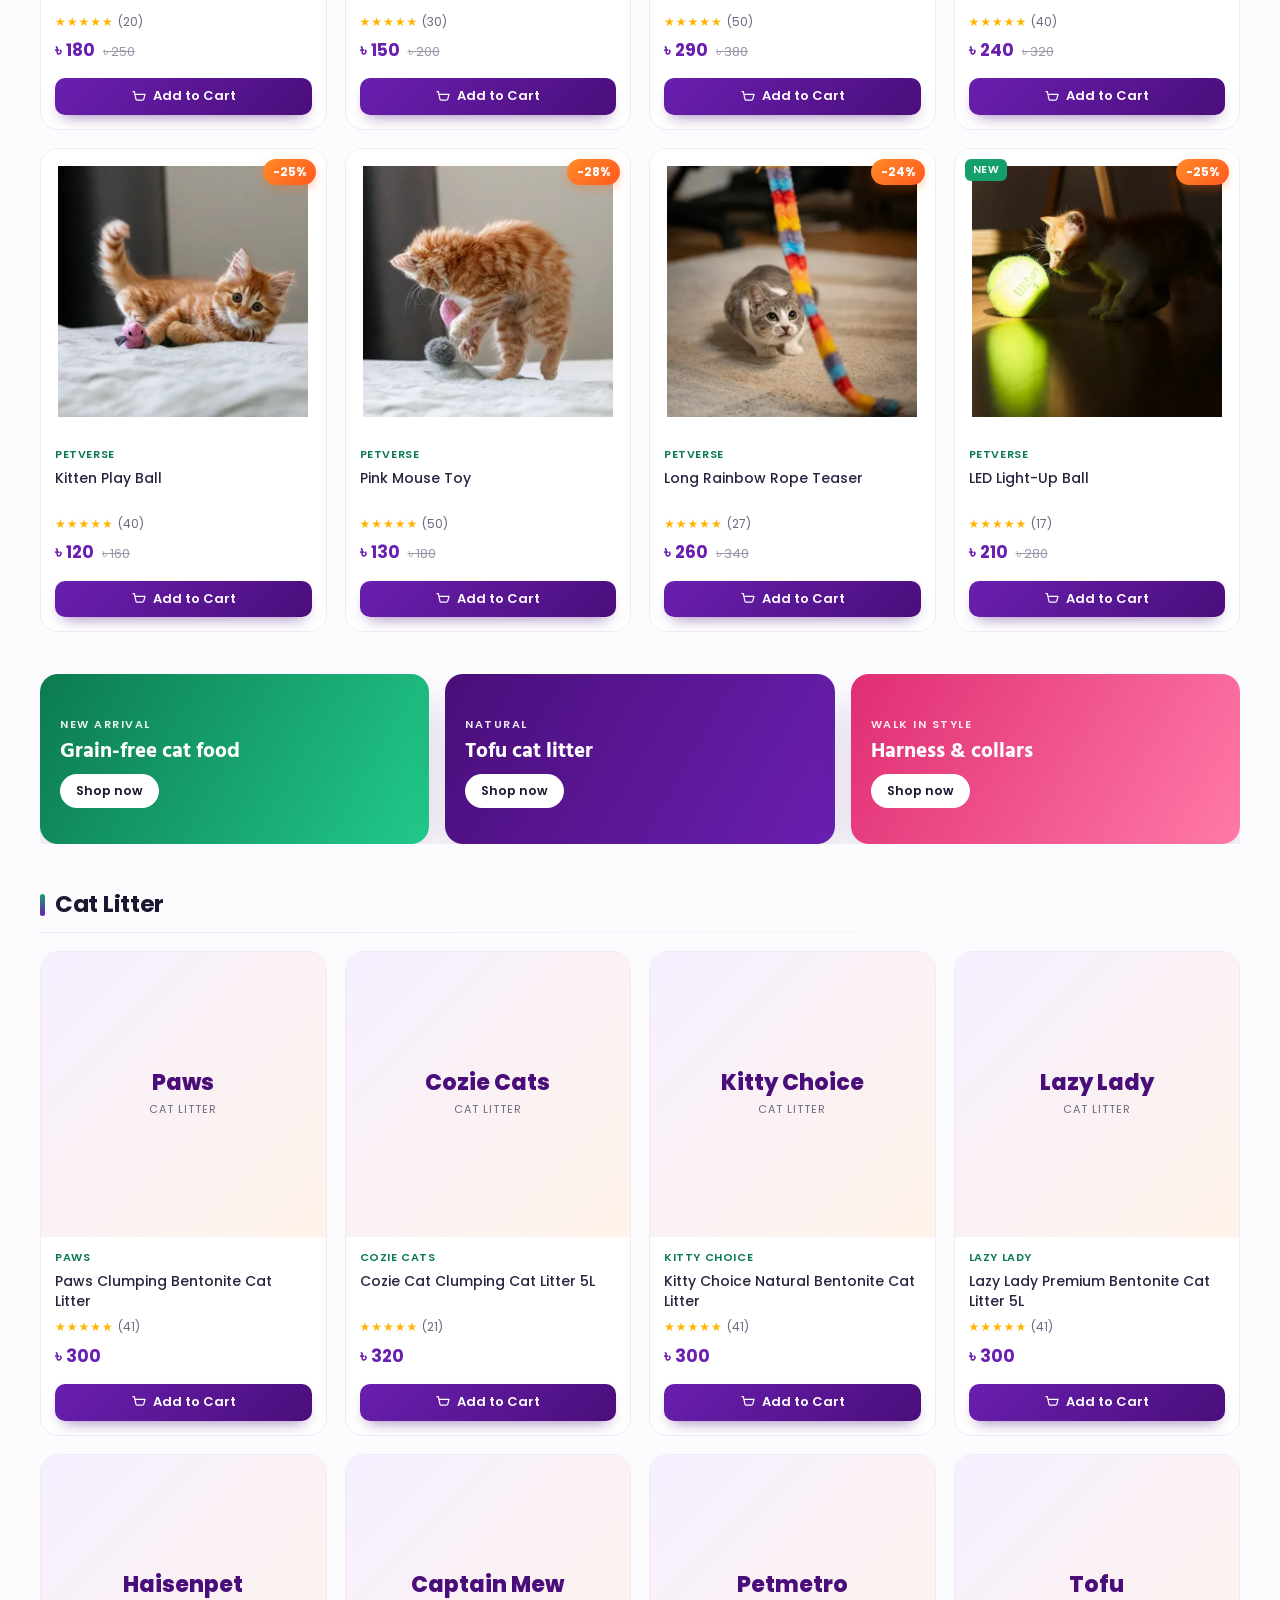
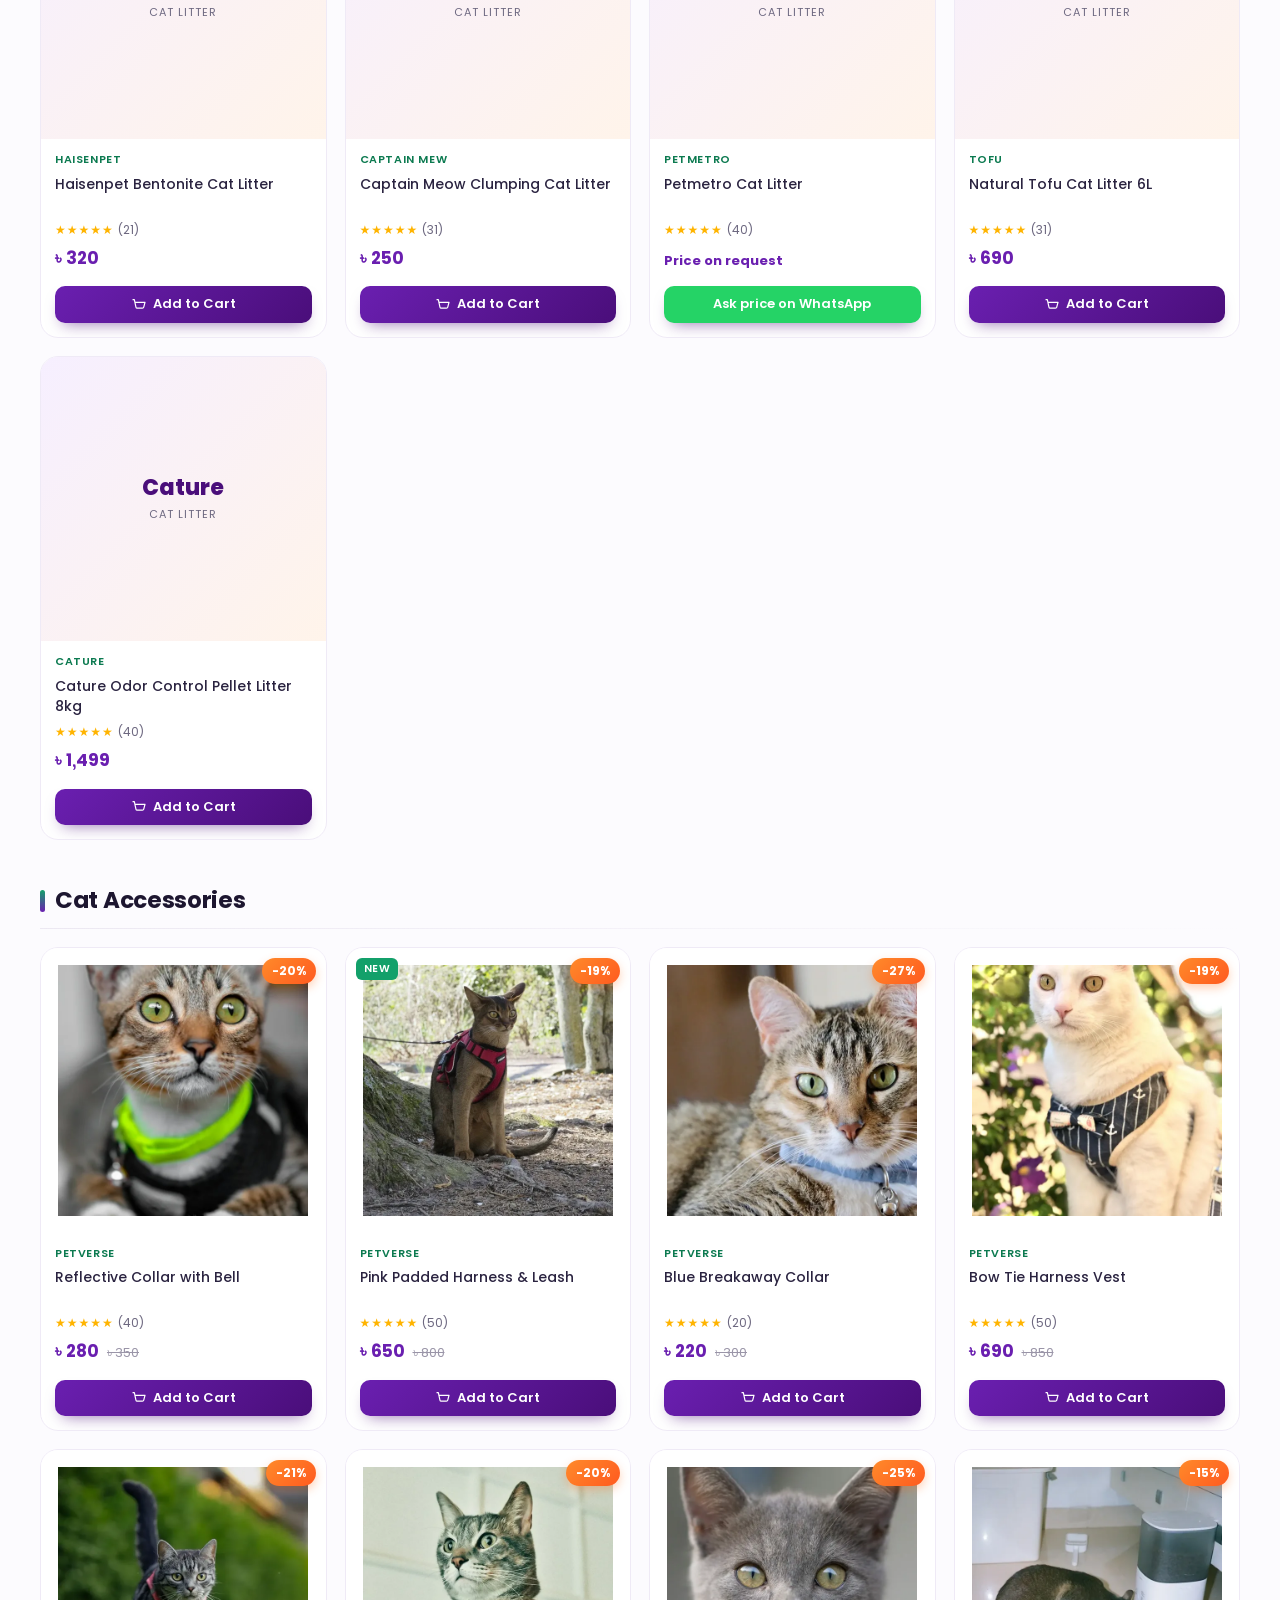
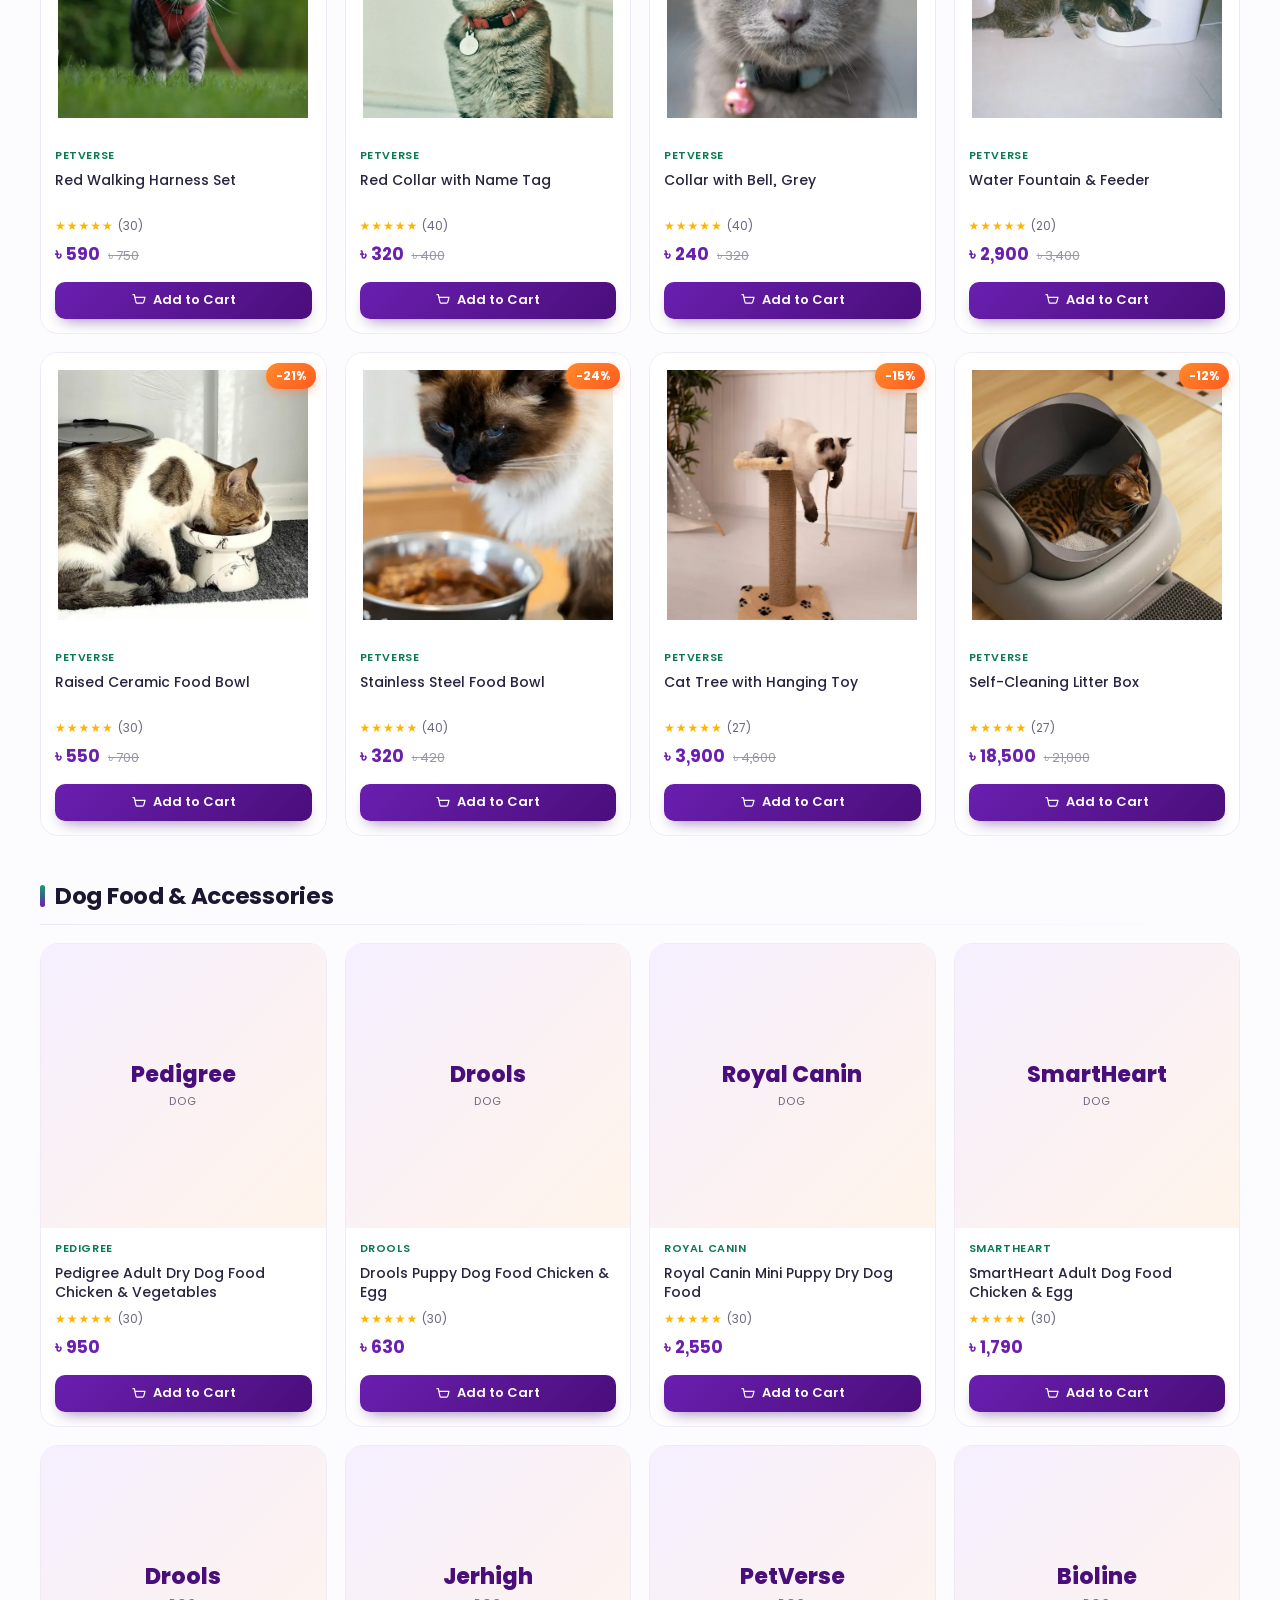
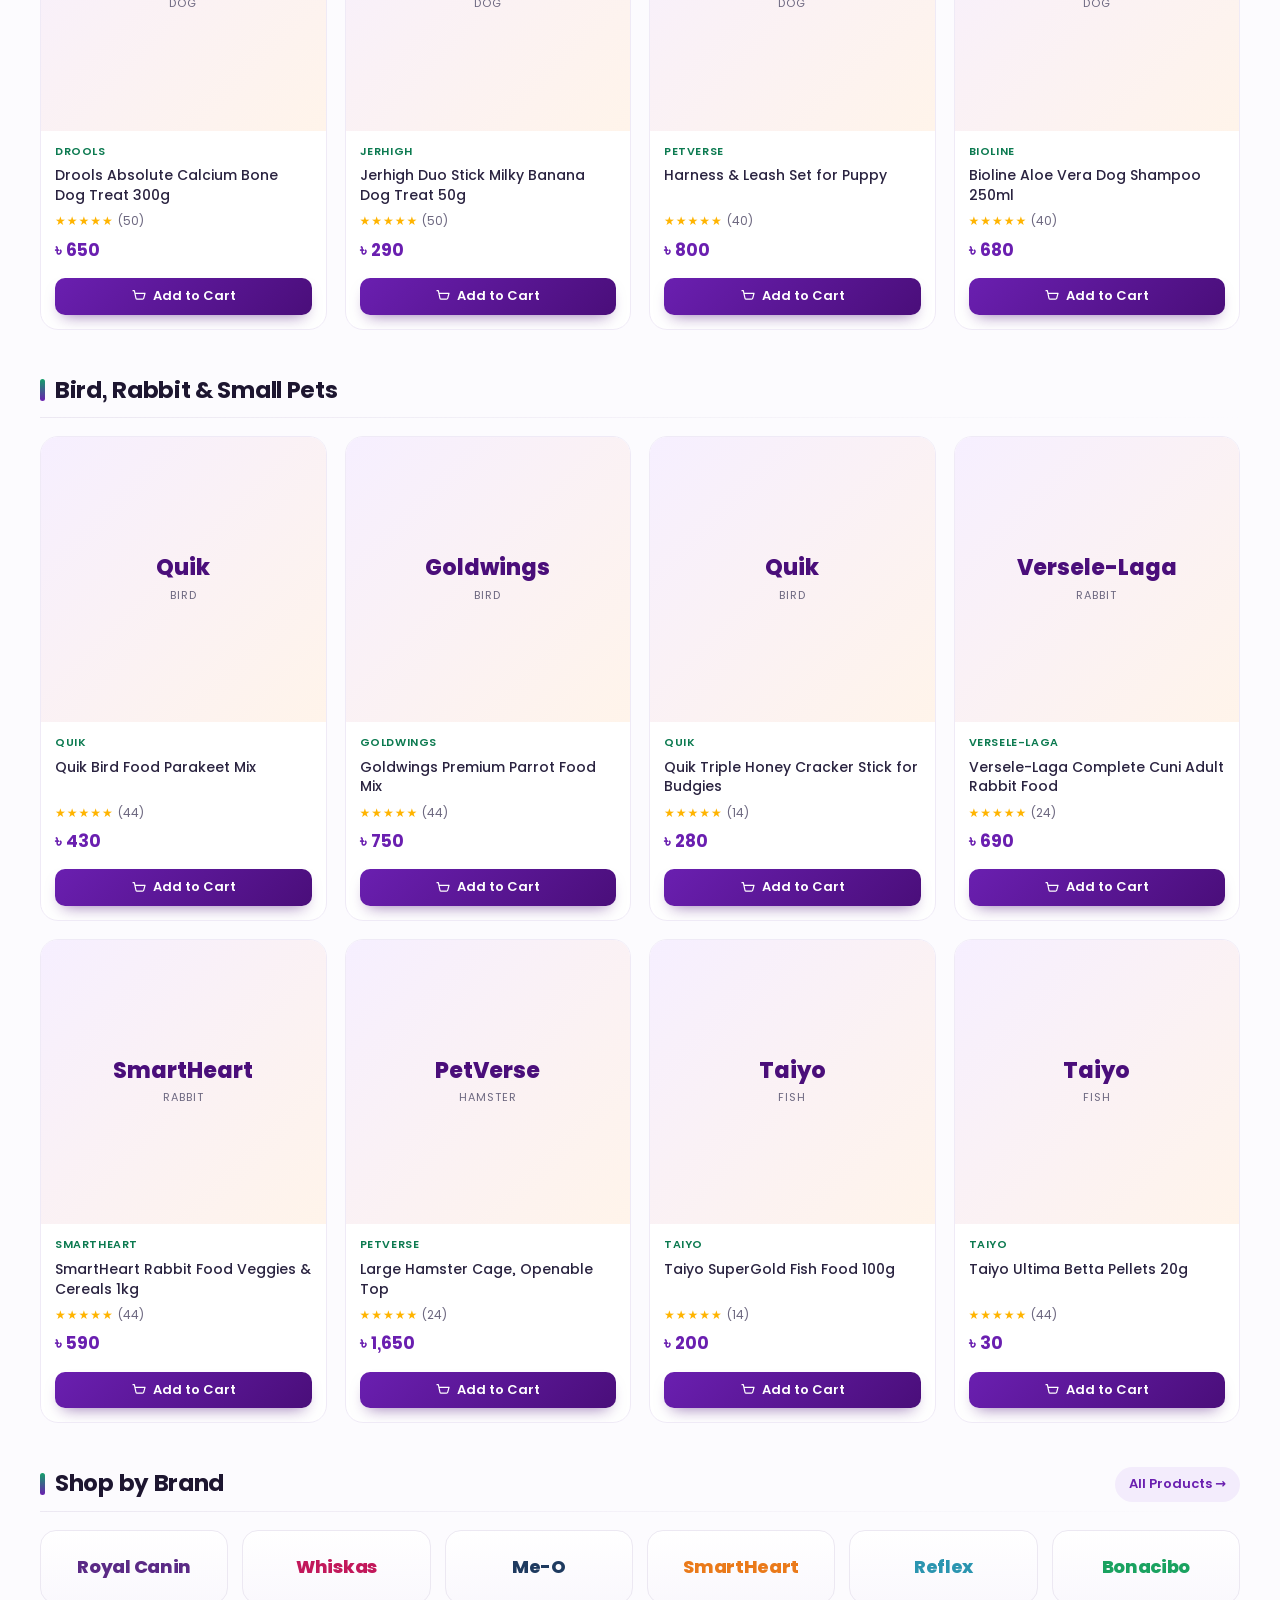
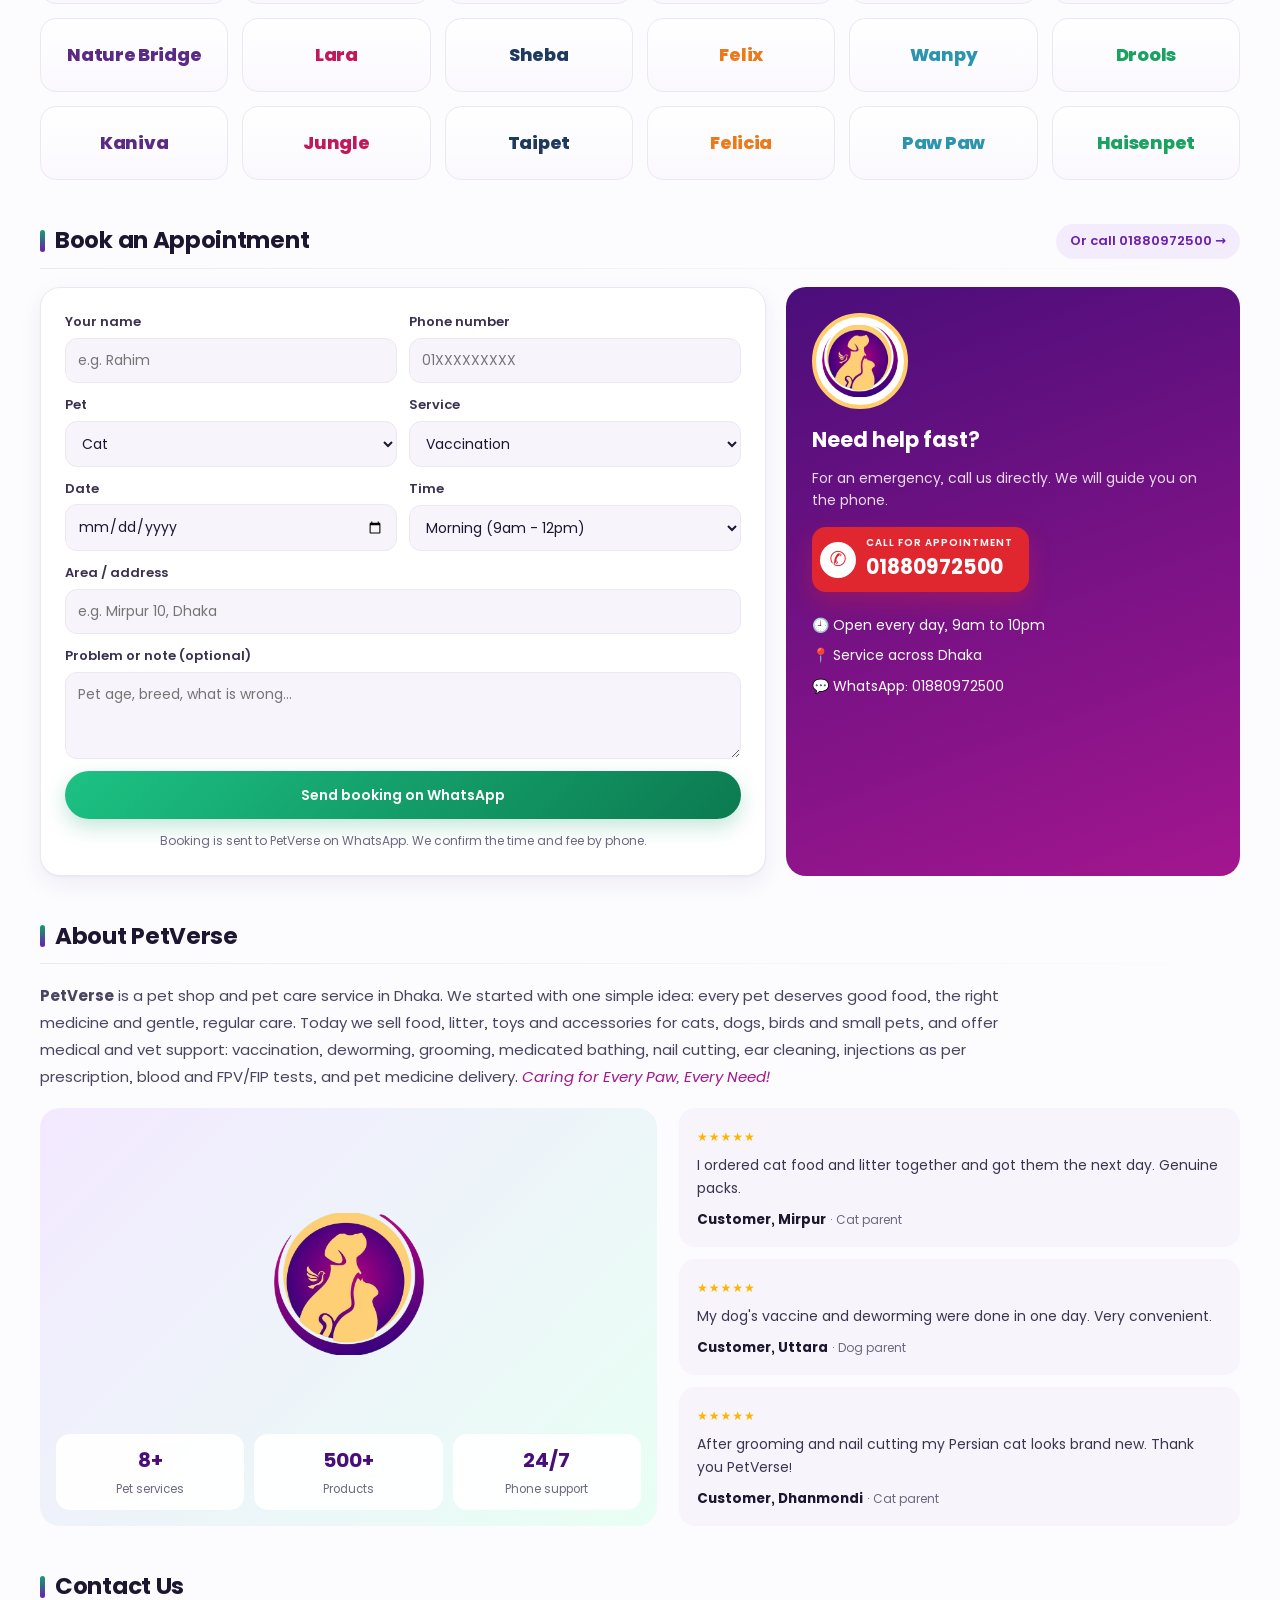
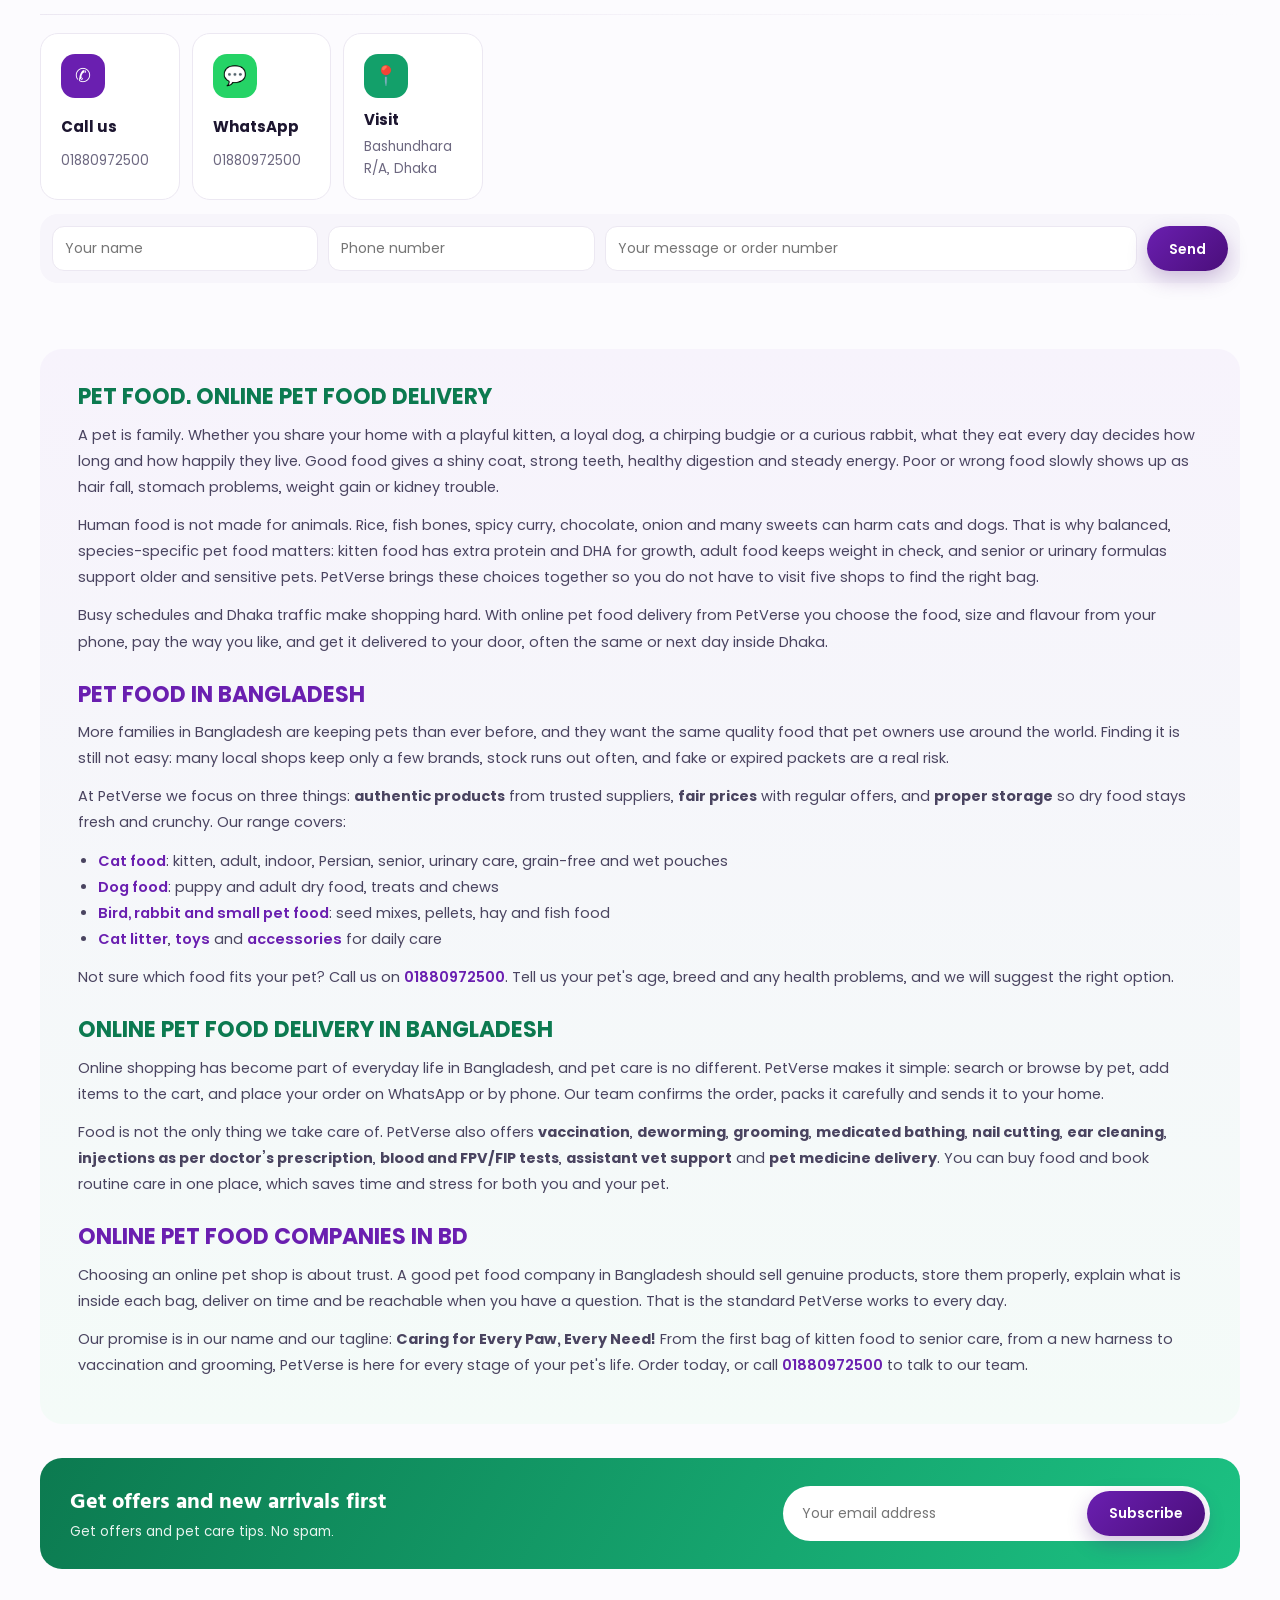
==== commit 9812df0a: "Phone: premium round product banners" ====
--- a/index.html
+++ b/index.html
@@ -827,6 +827,28 @@
  .dots{bottom:4px}
  .dots button.on{width:30px}.dots button.on:before{width:20px}
 }
+
+/* phone product banners v3 (premium) */
+@media(max-width:760px){
+ .slide.pb .pbx{grid-template-columns:minmax(0,1fr) 46%;padding:0 0 0 18px}.slide.pb .pbt{min-width:0}
+ .slide.pb .pbx:before{content:"";position:absolute;right:-30px;top:-40px;width:230px;height:230px;border-radius:50%;background:radial-gradient(circle,rgba(255,255,255,.22),rgba(255,255,255,0) 70%);pointer-events:none}
+ .slide.pb .pbx:after{content:"";position:absolute;inset:0;pointer-events:none;opacity:.22;background-image:radial-gradient(rgba(255,255,255,.9) 1px,transparent 1.4px);background-size:14px 14px;-webkit-mask-image:linear-gradient(90deg,transparent 35%,#000 75%);mask-image:linear-gradient(90deg,transparent 35%,#000 75%)}
+ .slide.pb .pbk{display:block;max-width:100%;white-space:nowrap;overflow:hidden;text-overflow:ellipsis;font-size:8px;letter-spacing:1.3px;padding:0;border:0;background:none;opacity:.85;margin:0 0 6px}
+ .slide.pb h1,.slide.pb h2{font-size:clamp(22px,6.6vw,28px);letter-spacing:-.6px;margin:0 0 10px}
+ .slide.pb .pill{box-shadow:0 8px 18px -8px rgba(0,0,0,.5)}
+ .slide.pb .go{background:rgba(0,0,0,.14);border-color:rgba(255,255,255,.55);backdrop-filter:blur(4px)}
+ .slide.pb .pbi:before{width:92%;background:radial-gradient(circle,rgba(255,255,255,.45),rgba(255,255,255,0) 66%)}
+ .slide.pb .pbi:after{content:"🐾";position:absolute;left:6%;top:9%;font-size:15px;opacity:.55;rotate:-18deg;filter:grayscale(1) brightness(3)}
+ .slide.pb .pi{border-radius:50%!important;background:#fff}
+ .slide.pb .pi.m{width:70%;right:9%;rotate:0deg;transform:translateY(-52%);box-shadow:0 0 0 5px rgba(255,255,255,.28),0 0 0 11px rgba(255,255,255,.12),0 20px 34px -12px rgba(0,0,0,.55)}
+ .slide.pb .pi.m img{padding:15%}
+ .slide.pb .pi.r{width:34%;left:0;bottom:11%;rotate:0deg;box-shadow:0 0 0 4px rgba(255,255,255,.35),0 12px 22px -8px rgba(0,0,0,.5)}
+ .slide.pb .pi.r img{padding:14%}
+ .slide.pb.on .pi.m{animation:zin 1s cubic-bezier(.2,.8,.2,1) both}
+ .slide.pb .pi.m{width:68%;right:9%;transform:translateY(-56%)}
+ .slide.pb .pi.r{width:34%;left:0;bottom:15%}
+ .slide.pb[style*="ff6a13"] .pi img{object-fit:cover;padding:0!important}
+}
 </style>
 <script>function pf(el){const r=el.dataset.r;if(r){el.removeAttribute("data-r");el.src=r}else el.style.visibility="hidden"}</script>
 </head>
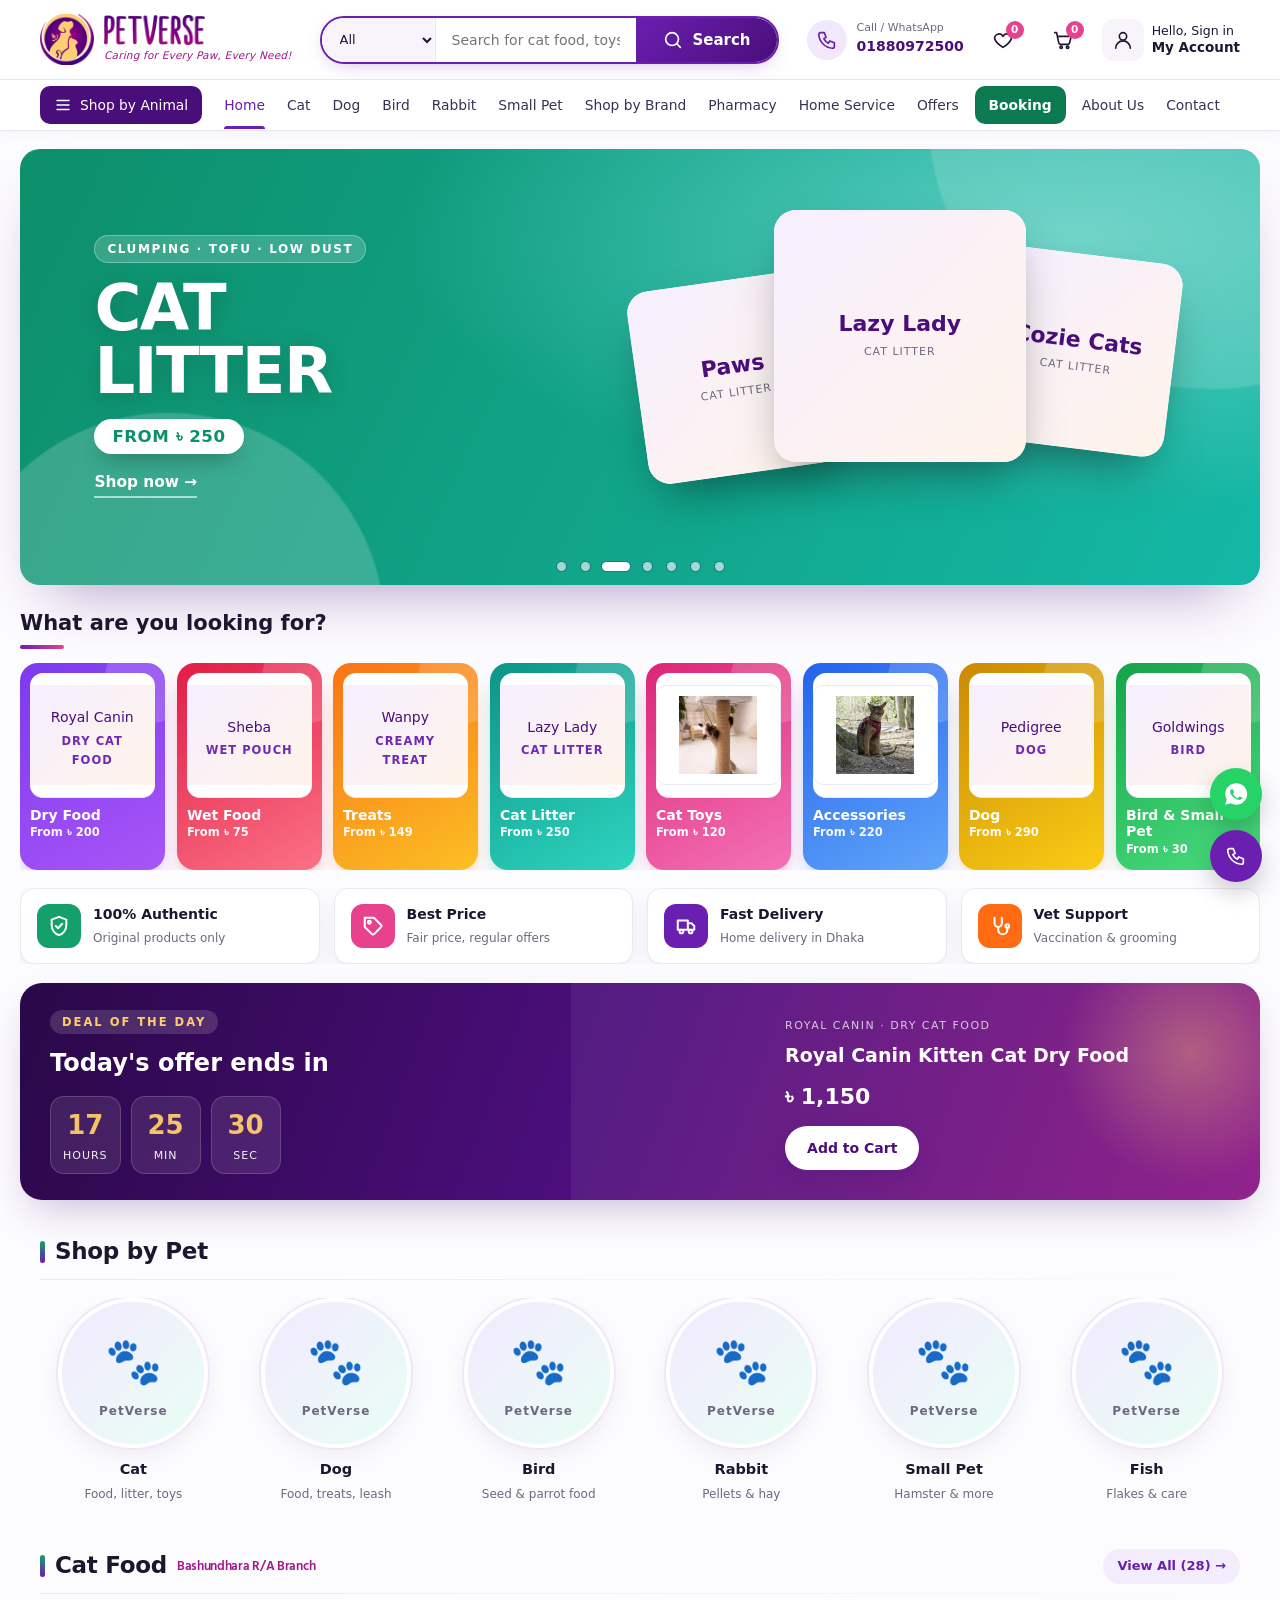
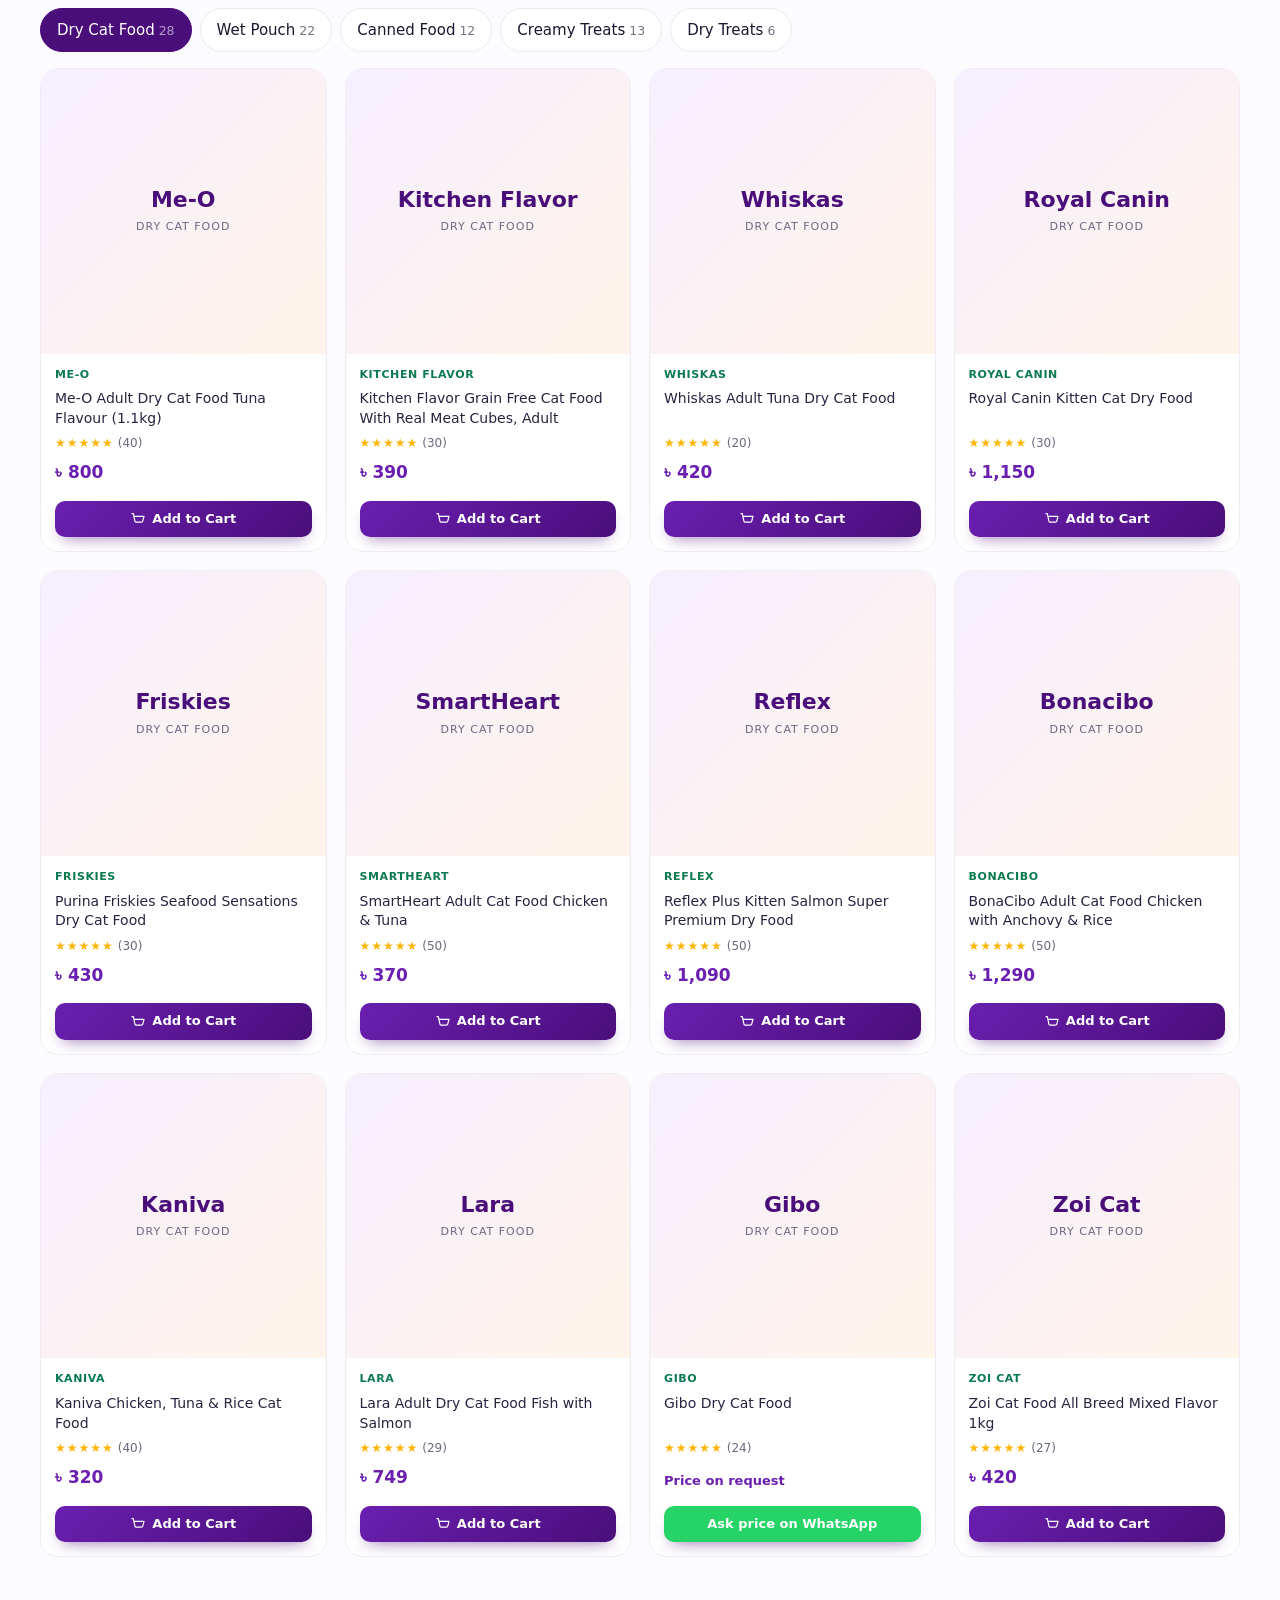
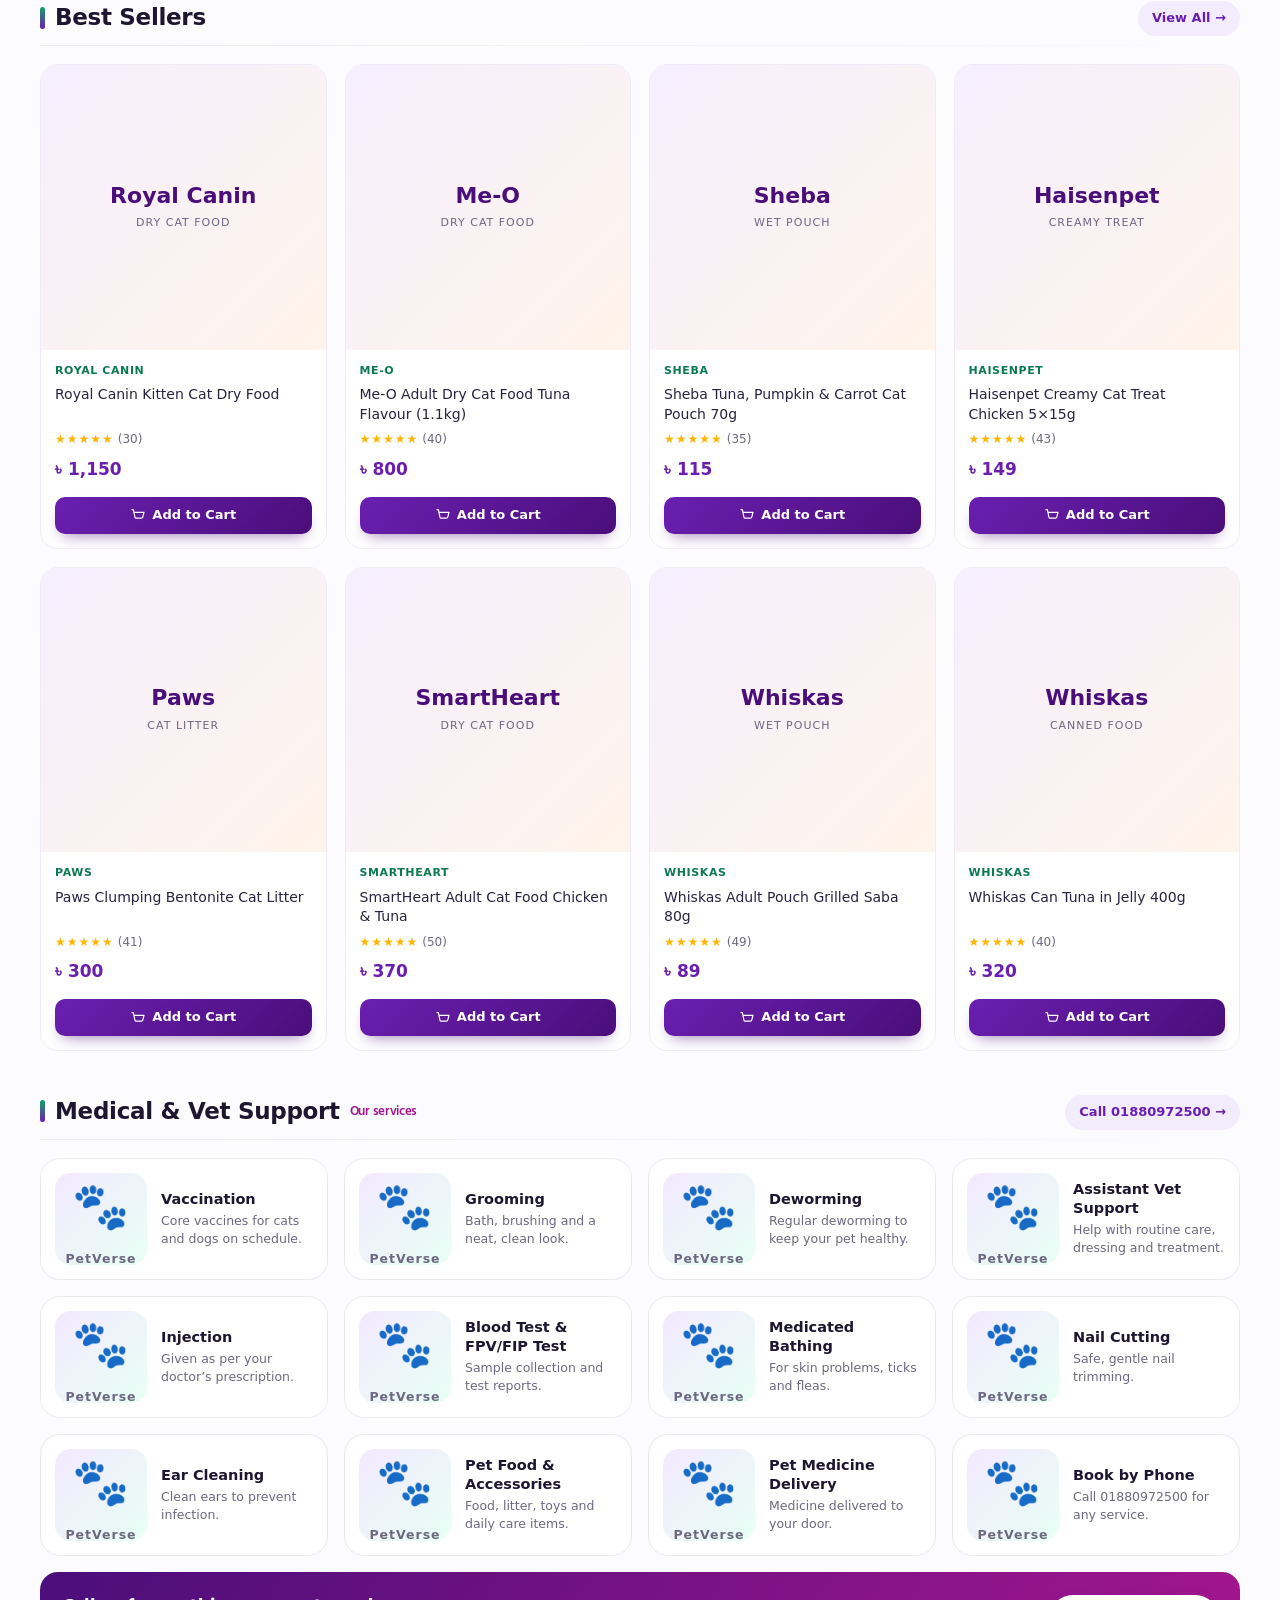
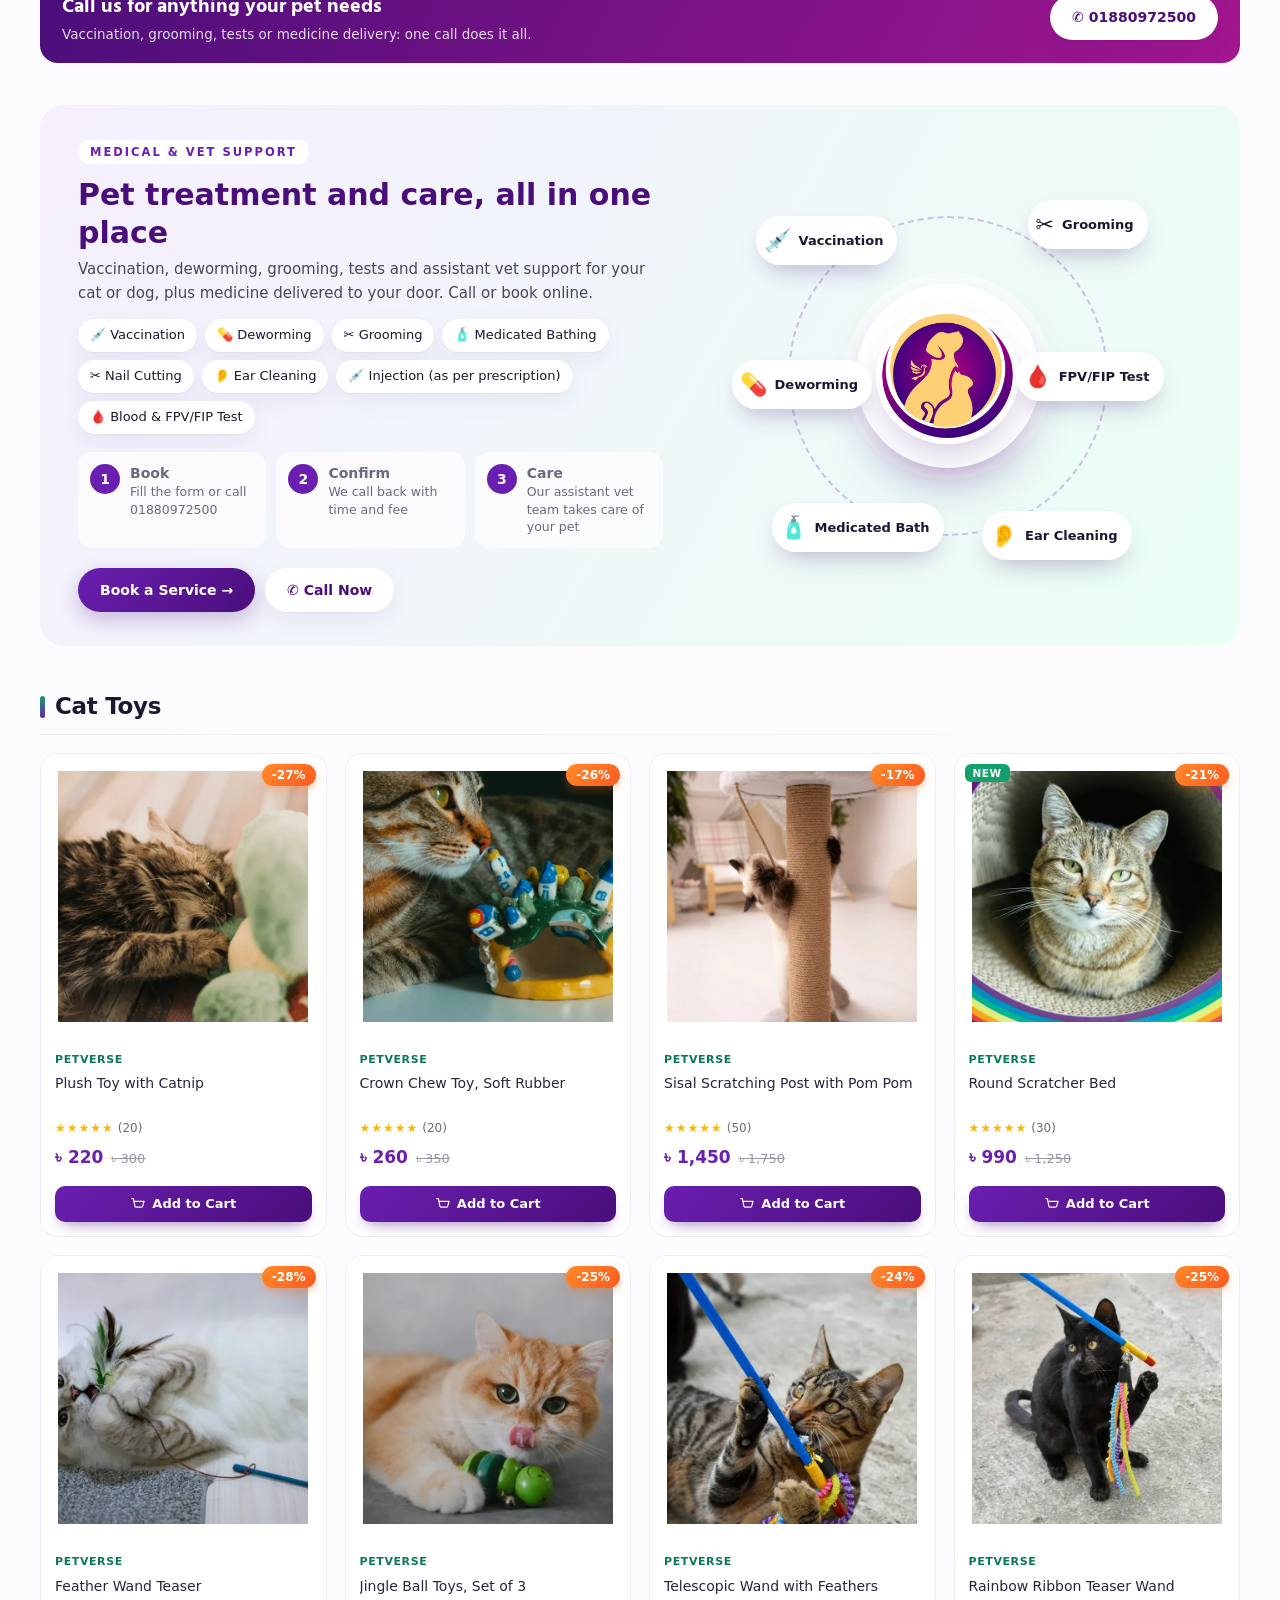
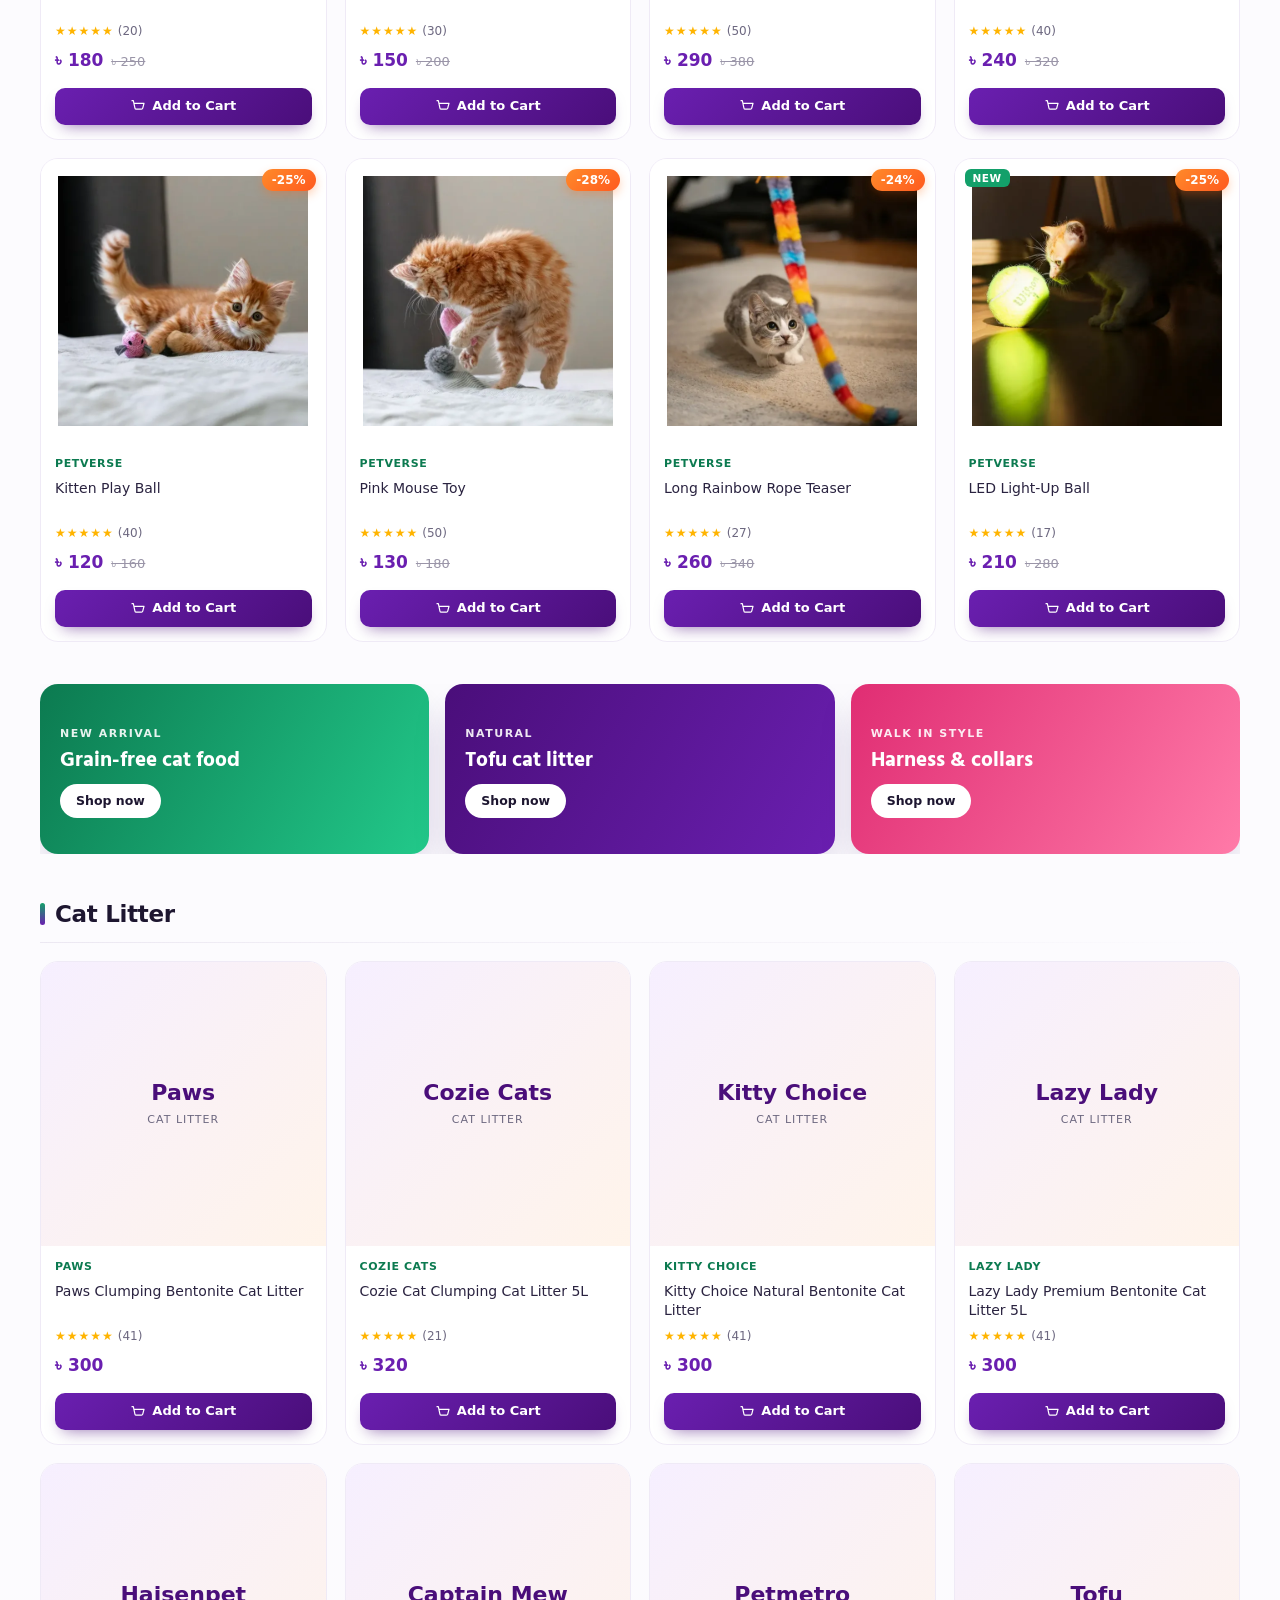
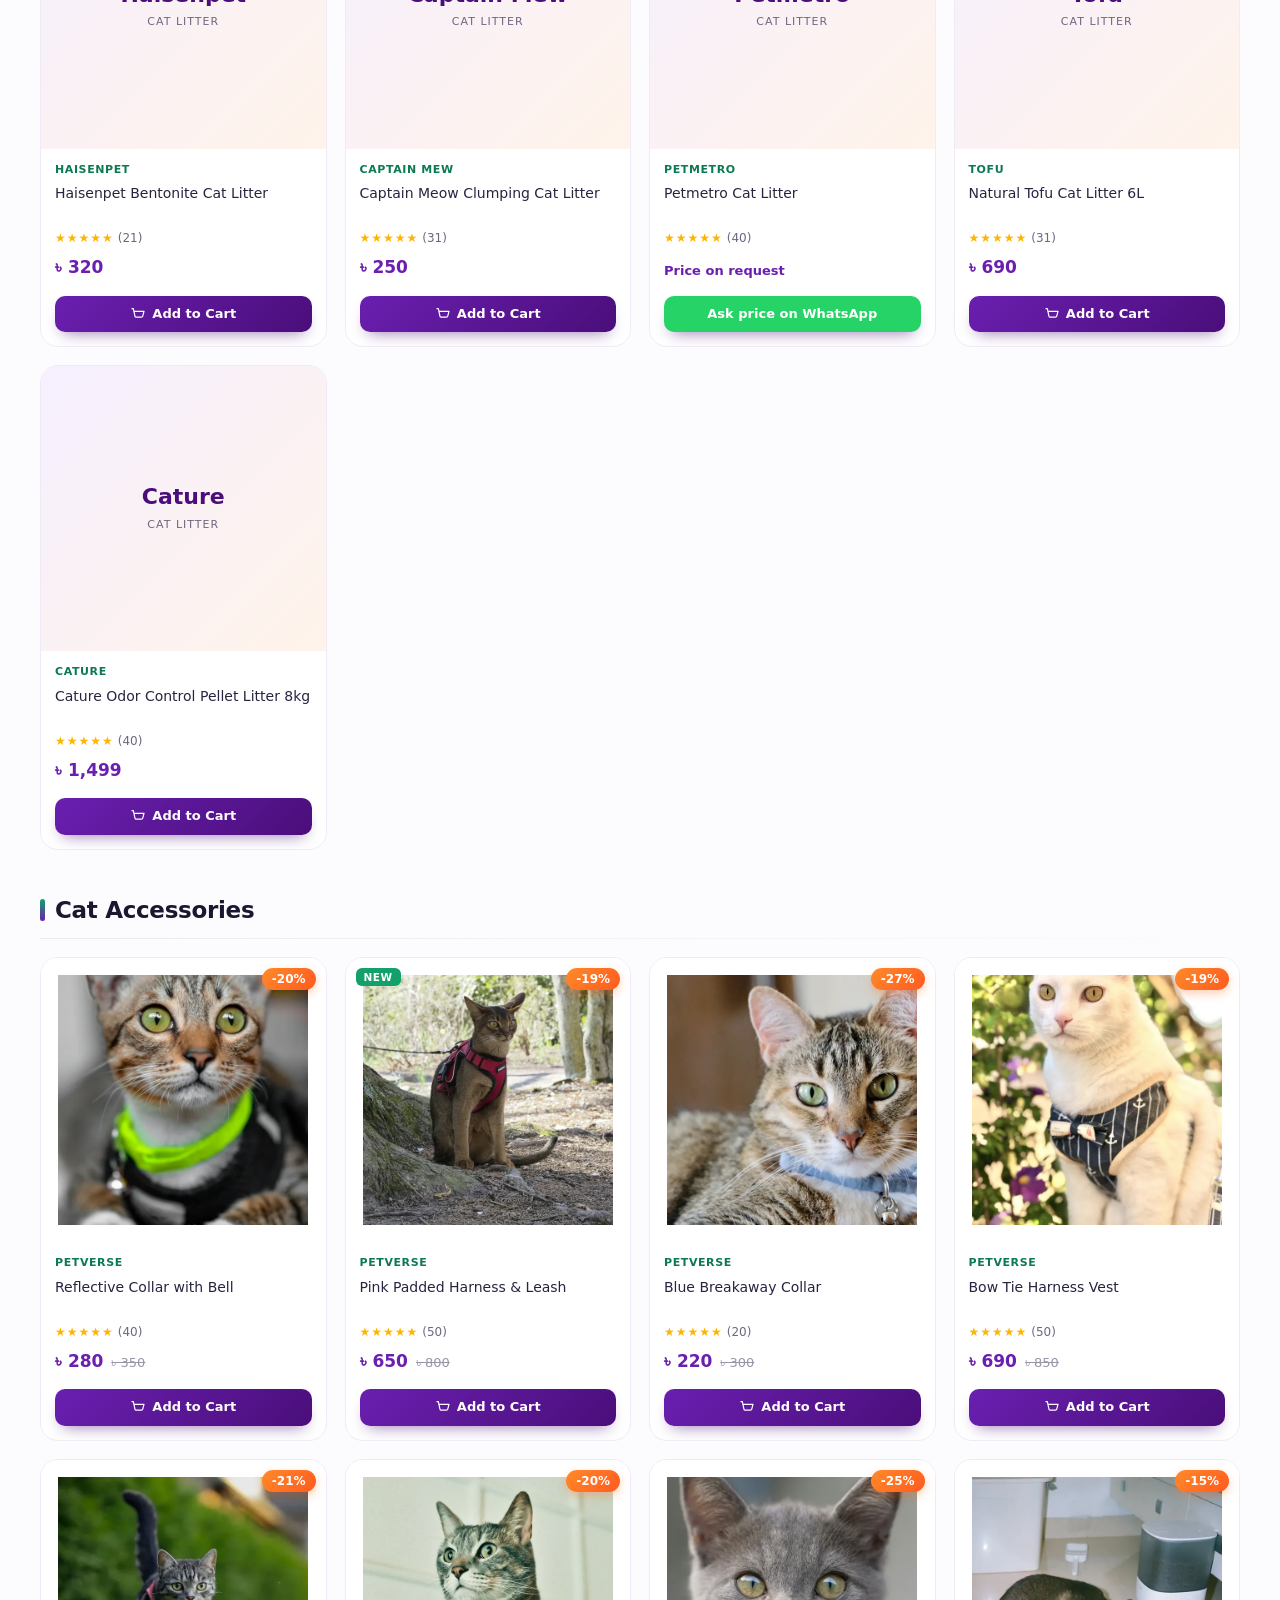
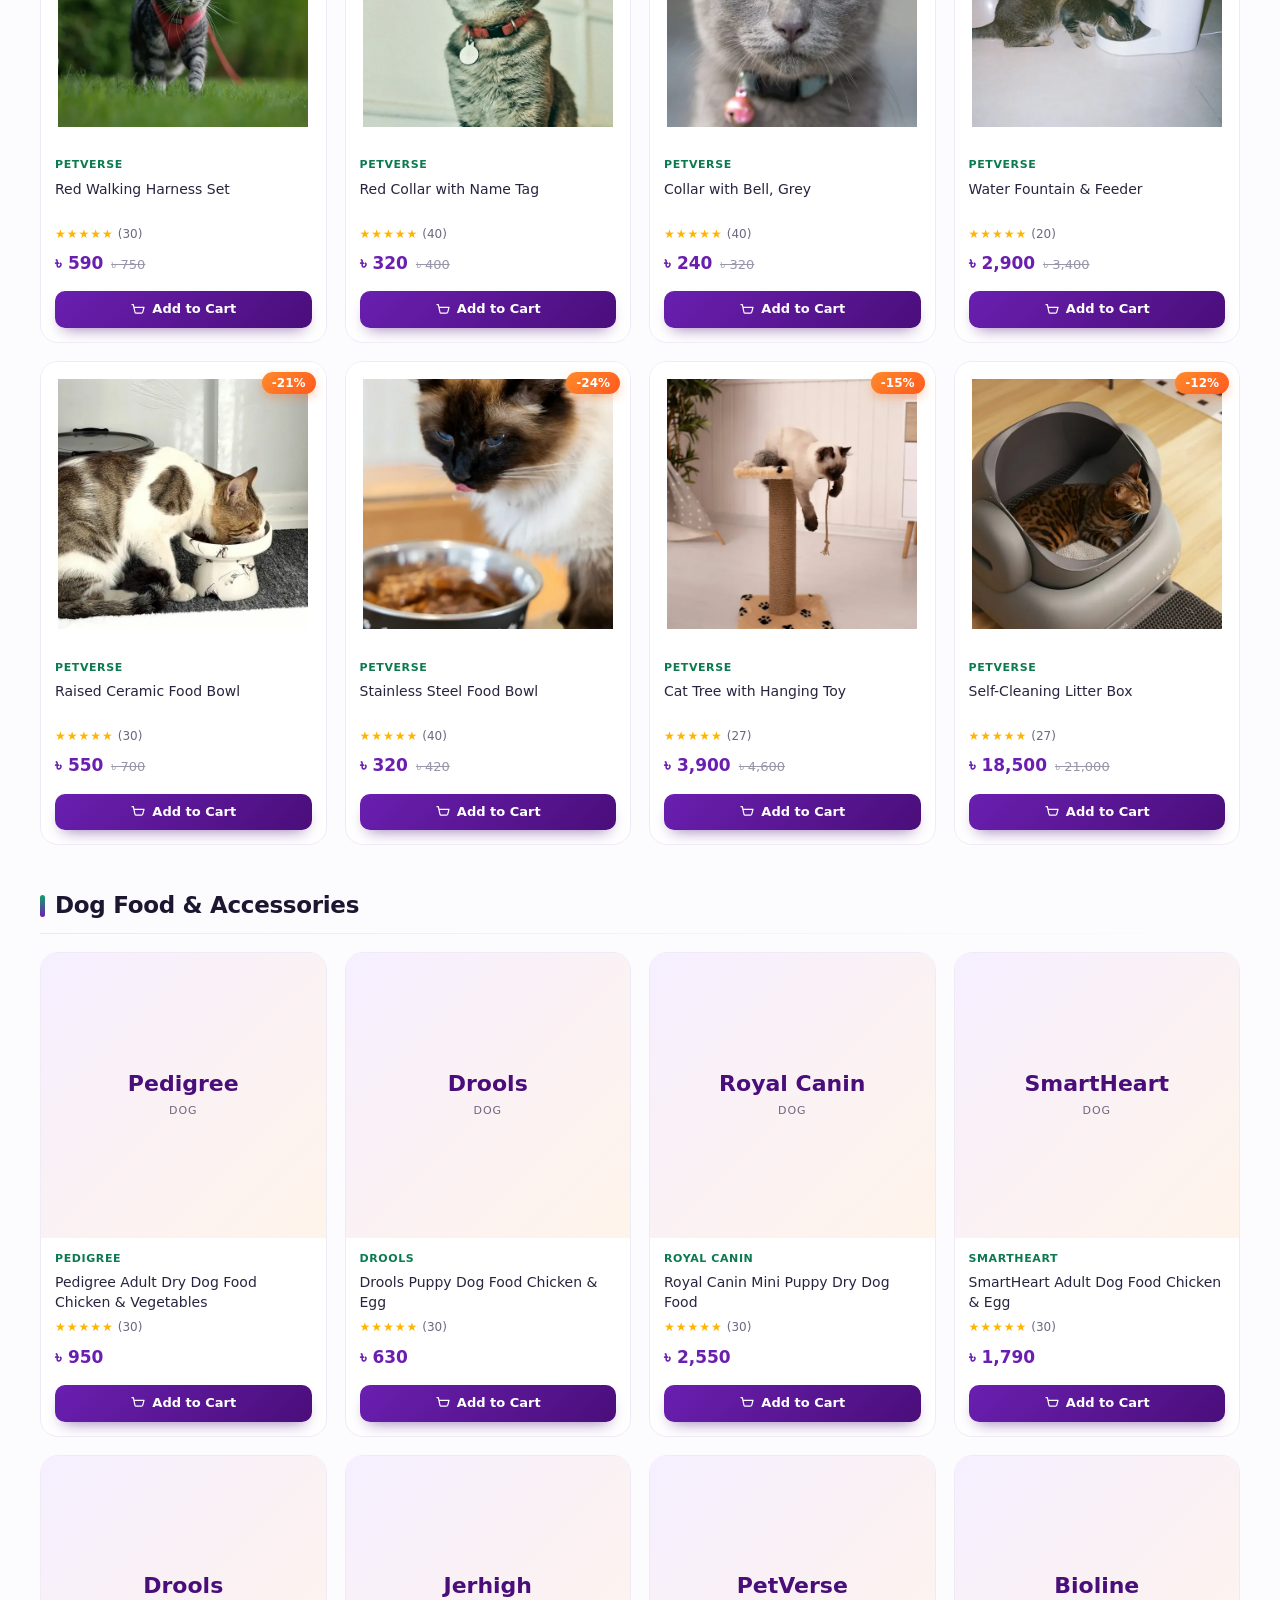
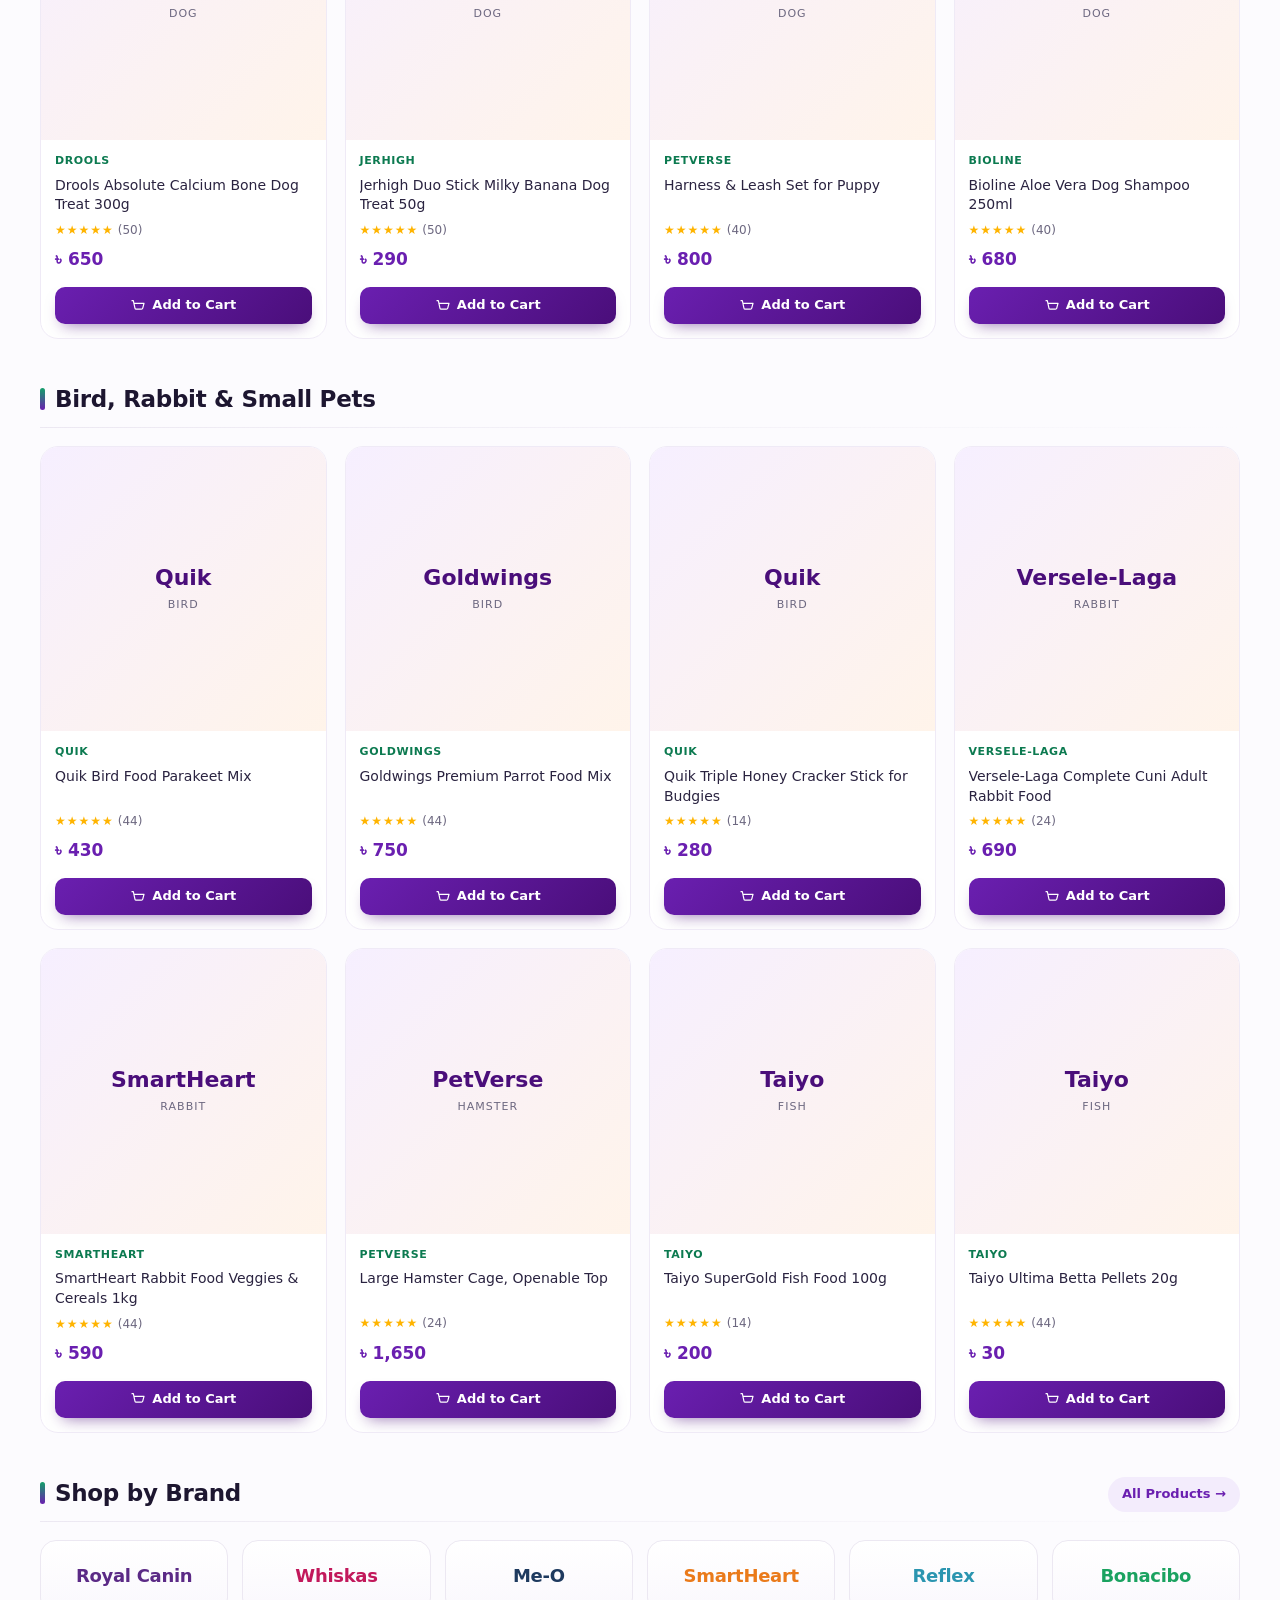
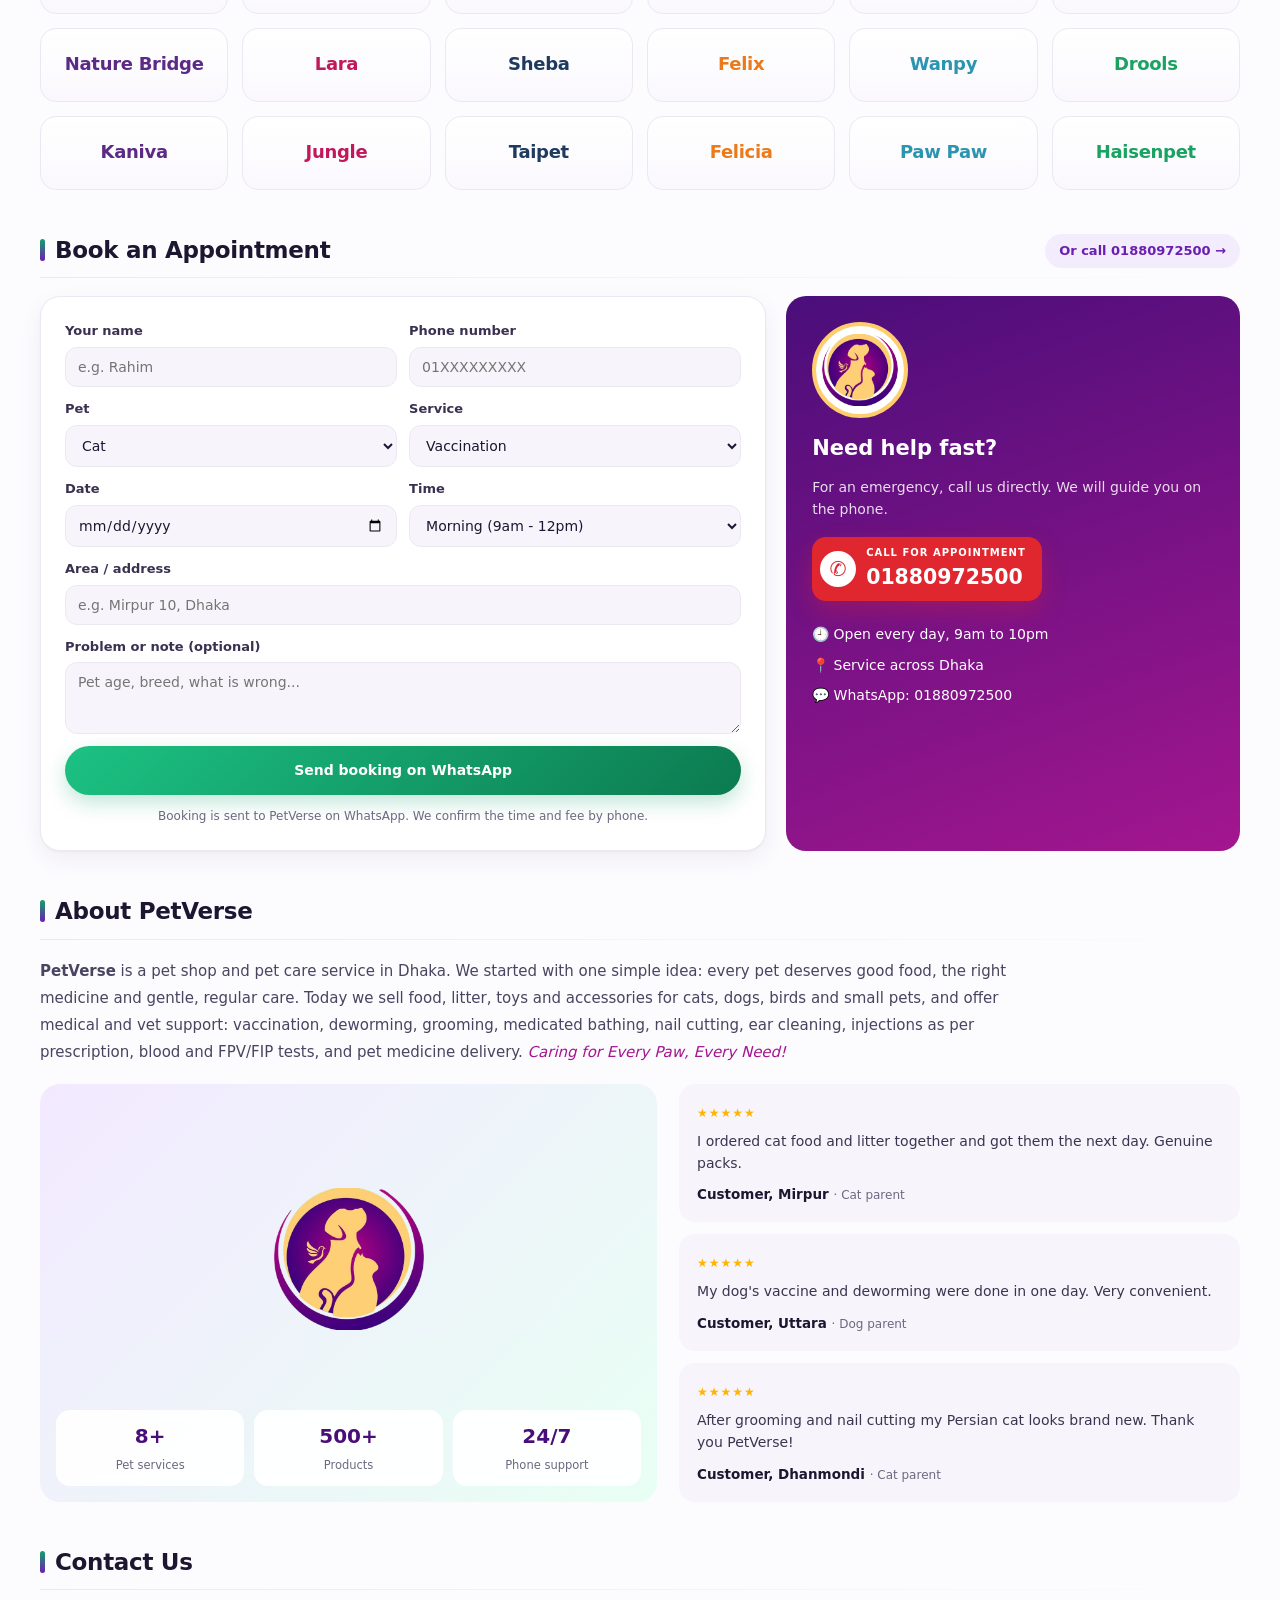
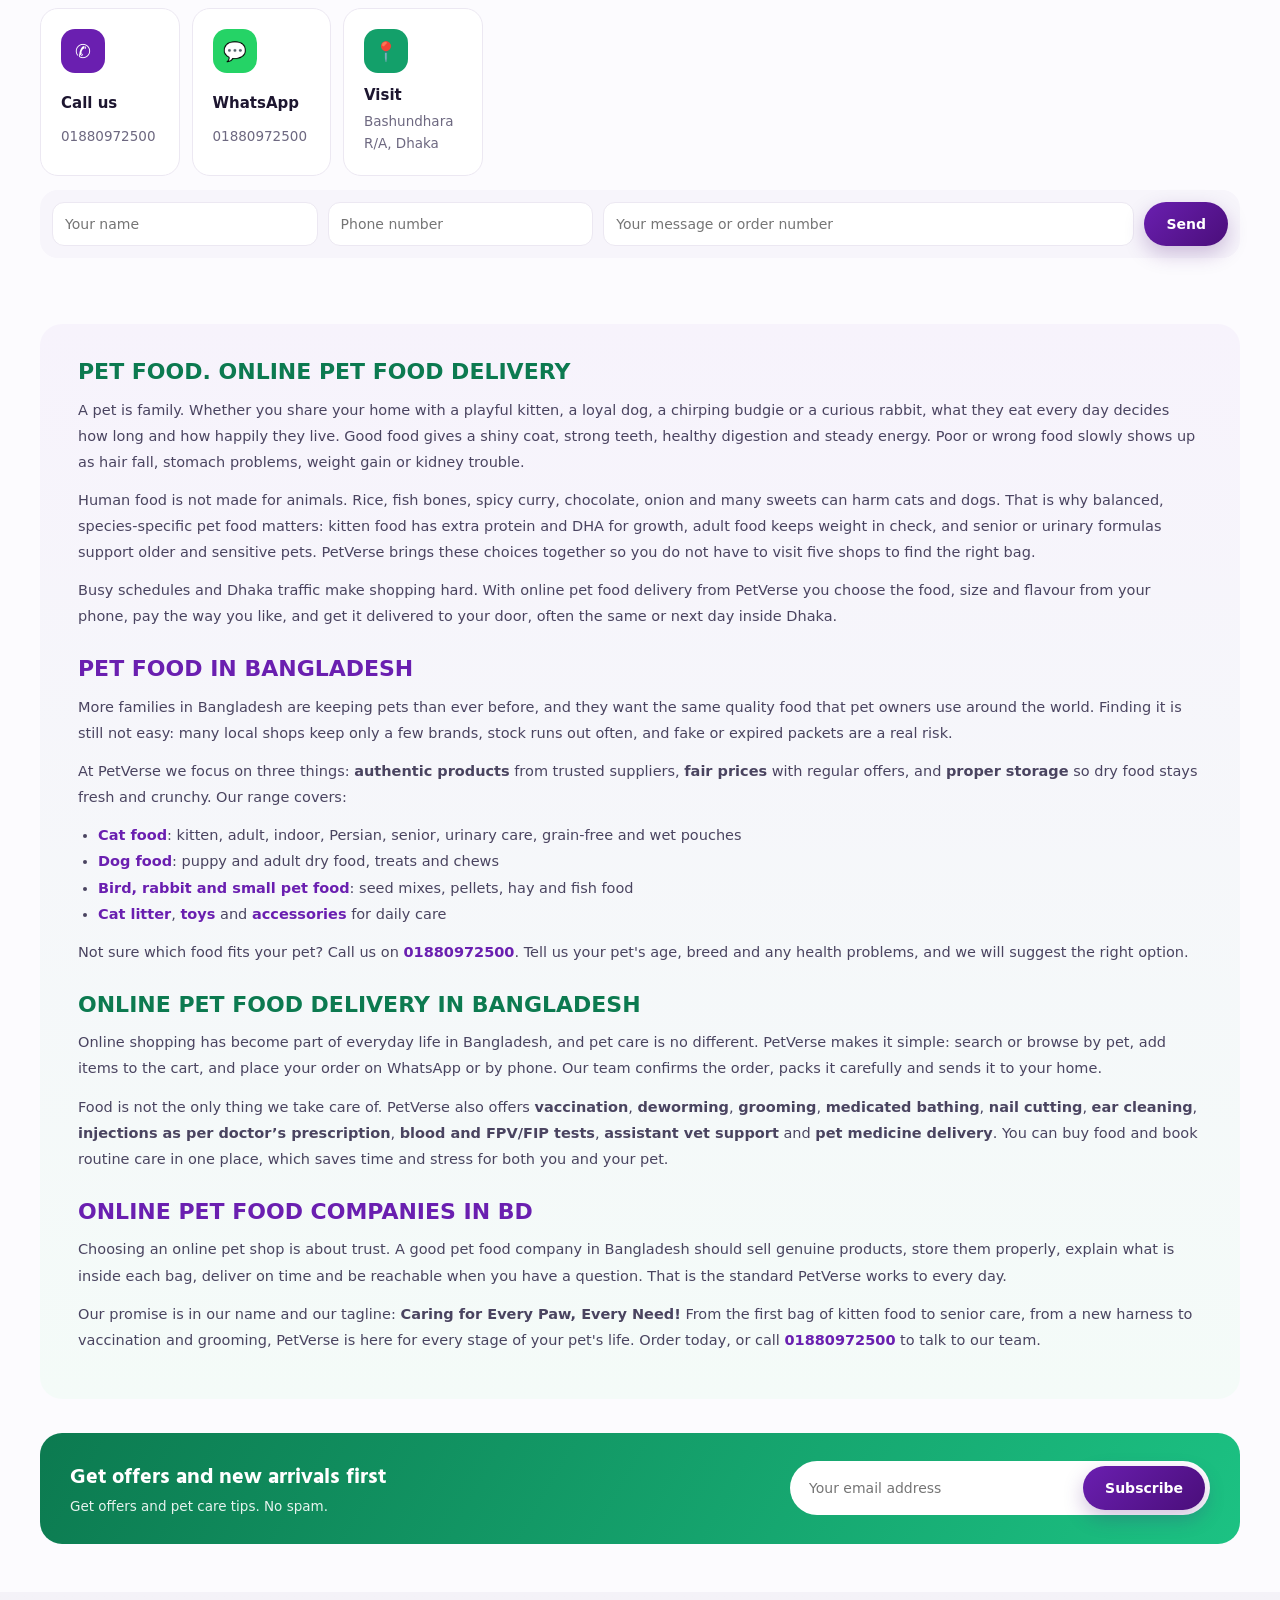
==== commit fdc6c1d3: "Footer contact text readable; Poppins font served from the site" ====
--- a/index.html
+++ b/index.html
@@ -20,14 +20,21 @@
 <link rel="icon" type="image/png" sizes="96x96" href="img/icon-96.png">
 <link rel="apple-touch-icon" href="apple-touch-icon.png">
 <link rel="manifest" href="manifest.webmanifest">
+<link rel="preload" href="fonts/poppins-800.woff2" as="font" type="font/woff2" crossorigin>
+<link rel="preload" href="fonts/poppins-500.woff2" as="font" type="font/woff2" crossorigin>
 <link rel="preconnect" href="https://fonts.googleapis.com">
 <link rel="preconnect" href="https://fonts.gstatic.com" crossorigin>
-<link rel="preload" as="style" href="https://fonts.googleapis.com/css2?family=Poppins:wght@400;500;600;700;800&family=Hind+Siliguri:wght@500;600;700&display=swap" onload="this.onload=null;this.rel='stylesheet'"><noscript><link rel="stylesheet" href="https://fonts.googleapis.com/css2?family=Poppins:wght@400;500;600;700;800&family=Hind+Siliguri:wght@500;600;700&display=swap"></noscript>
+<link rel="preload" as="style" href="https://fonts.googleapis.com/css2?family=Hind+Siliguri:wght@500;600;700&display=swap" onload="this.onload=null;this.rel='stylesheet'"><noscript><link rel="stylesheet" href="https://fonts.googleapis.com/css2?family=Hind+Siliguri:wght@500;600;700&display=swap"></noscript>
 <link rel="preload" as="image" href="https://mikipetstore.com/cdn/shop/files/ROYAL-CANIN-KITTEN-CAT-DRY-FOOD.jpg?v=1777191944&amp;width=600" fetchpriority="high">
 <script type="application/ld+json">
 {"@context":"https://schema.org","@type":"PetStore","name":"PetVerse","slogan":"Caring for Every Paw, Every Need!","telephone":"+8801880972500","image":"https://abid2929.github.io/petverse/img/og.jpg","logo":"https://abid2929.github.io/petverse/img/icon-512.png","url":"https://abid2929.github.io/petverse/","address":{"@type":"PostalAddress","addressLocality":"Dhaka","addressCountry":"BD"},"priceRange":"৳৳"}
 </script>
-<style>
+<style>@font-face{font-family:Poppins,system-ui,"Segoe UI",Roboto,sans-serif;font-style:normal;font-weight:400;font-display:swap;src:url(fonts/poppins-400.woff2) format('woff2');unicode-range:U+0000-00FF, U+0131, U+0152-0153, U+02BB-02BC, U+02C6, U+02DA, U+02DC, U+0304, U+0308, U+0329, U+2000-206F, U+20AC, U+2122, U+2191, U+2193, U+2212, U+2215, U+FEFF, U+FFFD}
+@font-face{font-family:Poppins,system-ui,"Segoe UI",Roboto,sans-serif;font-style:normal;font-weight:500;font-display:swap;src:url(fonts/poppins-500.woff2) format('woff2');unicode-range:U+0000-00FF, U+0131, U+0152-0153, U+02BB-02BC, U+02C6, U+02DA, U+02DC, U+0304, U+0308, U+0329, U+2000-206F, U+20AC, U+2122, U+2191, U+2193, U+2212, U+2215, U+FEFF, U+FFFD}
+@font-face{font-family:Poppins,system-ui,"Segoe UI",Roboto,sans-serif;font-style:normal;font-weight:600;font-display:swap;src:url(fonts/poppins-600.woff2) format('woff2');unicode-range:U+0000-00FF, U+0131, U+0152-0153, U+02BB-02BC, U+02C6, U+02DA, U+02DC, U+0304, U+0308, U+0329, U+2000-206F, U+20AC, U+2122, U+2191, U+2193, U+2212, U+2215, U+FEFF, U+FFFD}
+@font-face{font-family:Poppins,system-ui,"Segoe UI",Roboto,sans-serif;font-style:normal;font-weight:700;font-display:swap;src:url(fonts/poppins-700.woff2) format('woff2');unicode-range:U+0000-00FF, U+0131, U+0152-0153, U+02BB-02BC, U+02C6, U+02DA, U+02DC, U+0304, U+0308, U+0329, U+2000-206F, U+20AC, U+2122, U+2191, U+2193, U+2212, U+2215, U+FEFF, U+FFFD}
+@font-face{font-family:Poppins,system-ui,"Segoe UI",Roboto,sans-serif;font-style:normal;font-weight:800;font-display:swap;src:url(fonts/poppins-800.woff2) format('woff2');unicode-range:U+0000-00FF, U+0131, U+0152-0153, U+02BB-02BC, U+02C6, U+02DA, U+02DC, U+0304, U+0308, U+0329, U+2000-206F, U+20AC, U+2122, U+2191, U+2193, U+2212, U+2215, U+FEFF, U+FFFD}
+
 :root{
   --pu:#4a0e7a;--pu2:#6a1fb0;--mg:#a3168f;--pk:#e8418d;--gr:#13a06a;--gr2:#0c7a50;--ye:#ffcd6b;--or:#ff6a13;
   --ink:#1d1630;--mu:#6d6880;--line:#ece8f2;--bg:#f7f5fb;--card:#fff;
@@ -58,8 +65,8 @@
 .logo{display:flex;align-items:center;gap:10px}.logo img.m{width:54px;height:auto}.logo img.w{height:30px;width:auto}
 .logo small{display:block;font-size:10.5px;color:var(--mg);font-style:italic;margin-top:2px;letter-spacing:.2px}
 .search{display:flex;border:2px solid var(--pu2);border-radius:999px;overflow:hidden;height:48px;max-width:640px;width:100%;justify-self:center;background:#fff}
-.search select{border:0;background:var(--bg);padding:0 14px;font:500 13px Poppins;color:var(--ink);outline:0;border-right:1px solid var(--line)}
-.search input{flex:1;border:0;padding:0 16px;font:14px Poppins;outline:0;min-width:0}
+.search select{border:0;background:var(--bg);padding:0 14px;font:500 13px Poppins,system-ui,"Segoe UI",Roboto,sans-serif;color:var(--ink);outline:0;border-right:1px solid var(--line)}
+.search input{flex:1;border:0;padding:0 16px;font:14px Poppins,system-ui,"Segoe UI",Roboto,sans-serif;outline:0;min-width:0}
 .search button{border:0;background:linear-gradient(135deg,var(--pu2),var(--pu));color:#fff;padding:0 26px;font-weight:600;display:flex;align-items:center;gap:8px}
 .search button:hover{filter:brightness(1.12)}
 .acts{display:flex;align-items:center;gap:18px}
@@ -88,13 +95,13 @@
 .slide>img.full{width:100%;height:100%;object-fit:cover}
 .sl{display:grid;grid-template-columns:1.05fr 1fr;height:100%;align-items:center;padding:0 5%;position:relative;overflow:hidden}
 .sl .tx{position:relative;z-index:2}
-.sl .kick{display:inline-block;font:600 12px Poppins;letter-spacing:2px;text-transform:uppercase;padding:6px 12px;border-radius:999px;background:rgba(255,255,255,.75);color:var(--pu)}
+.sl .kick{display:inline-block;font:600 12px Poppins,system-ui,"Segoe UI",Roboto,sans-serif;letter-spacing:2px;text-transform:uppercase;padding:6px 12px;border-radius:999px;background:rgba(255,255,255,.75);color:var(--pu)}
 .sl h1,.sl h2{font-family:var(--bn);font-weight:700;font-size:clamp(22px,3.6vw,50px);line-height:1.15;margin:12px 0 4px;color:var(--pu)}
 .sl h1 em,.sl h2 em{font-style:normal;color:var(--pk)}
-.sl .big{font:800 clamp(26px,4.4vw,64px)/1 Poppins;letter-spacing:-1px;color:var(--gr);margin:4px 0 14px}
+.sl .big{font:800 clamp(26px,4.4vw,64px)/1 Poppins,system-ui,"Segoe UI",Roboto,sans-serif;letter-spacing:-1px;color:var(--gr);margin:4px 0 14px}
 .sl p{margin:0 0 16px;color:#3d3552;font-size:clamp(12px,1.1vw,15.5px);max-width:460px}
 .badges{display:flex;gap:10px;flex-wrap:wrap}
-.bdg{display:flex;align-items:center;gap:8px;background:#fff;border-radius:12px;padding:8px 12px;box-shadow:var(--sh);font:700 clamp(10px,.9vw,12.5px) Poppins;letter-spacing:.6px;color:var(--pu)}
+.bdg{display:flex;align-items:center;gap:8px;background:#fff;border-radius:12px;padding:8px 12px;box-shadow:var(--sh);font:700 clamp(10px,.9vw,12.5px) Poppins,system-ui,"Segoe UI",Roboto,sans-serif;letter-spacing:.6px;color:var(--pu)}
 .bdg i{width:28px;height:28px;border-radius:50%;display:grid;place-items:center;color:#fff;font-style:normal;font-size:13px}
 .bdg:nth-child(1) i{background:var(--gr)}.bdg:nth-child(2) i{background:var(--pk)}.bdg:nth-child(3) i{background:var(--pu2)}
 .btn{display:inline-flex;align-items:center;gap:8px;background:linear-gradient(135deg,var(--pu2),var(--pu));color:#fff;border-radius:999px;padding:11px 22px;font-weight:600;font-size:14px;border:0;box-shadow:0 8px 20px rgba(74,14,122,.25);transition:.2s}
@@ -109,7 +116,7 @@
 .s3{background:linear-gradient(115deg,#fff7e6 0%,#ffe9c7 45%,#ffd79a 100%)}
 .s3 h2{color:#7a3a00}.s3 .big{color:var(--pu)}
 .s3 .ph{position:absolute;right:4%;top:50%;transform:translateY(-50%);width:44%;aspect-ratio:4/3;border-radius:28px;object-fit:cover;box-shadow:var(--sh2);border:6px solid #fff}
-.s3 .tag{position:absolute;left:46%;bottom:12%;background:var(--pk);color:#fff;font:800 clamp(13px,1.5vw,22px)/1.05 Poppins;border-radius:50%;width:clamp(70px,9vw,120px);aspect-ratio:1;display:grid;place-items:center;text-align:center;transform:rotate(-10deg);box-shadow:var(--sh2);z-index:3}
+.s3 .tag{position:absolute;left:46%;bottom:12%;background:var(--pk);color:#fff;font:800 clamp(13px,1.5vw,22px)/1.05 Poppins,system-ui,"Segoe UI",Roboto,sans-serif;border-radius:50%;width:clamp(70px,9vw,120px);aspect-ratio:1;display:grid;place-items:center;text-align:center;transform:rotate(-10deg);box-shadow:var(--sh2);z-index:3}
 .s4{background:linear-gradient(120deg,#ecfff7 0%,#d7f7ea 50%,#bff0dc 100%)}
 .s4 .pk{position:absolute;width:30%;filter:drop-shadow(0 14px 18px rgba(0,60,40,.2))}
 .s4 .pk.a{right:30%;bottom:-4%;transform:rotate(-6deg)}.s4 .pk.b{right:4%;bottom:-2%;width:34%;transform:rotate(5deg)}
@@ -171,8 +178,8 @@
 .ask{background:#25D366!important;color:#fff!important}
 .fb{width:100%;height:100%;display:grid;place-content:center;justify-items:center;gap:4px;background:linear-gradient(135deg,#f3e9ff,#e8fff4);color:var(--pu)}.fb span{font-size:46px}.fb small{font-weight:700;letter-spacing:1px}
 .pc:hover .im img{transform:scale(1.06)}
-.off{position:absolute;top:10px;right:10px;background:var(--or);color:#fff;font:700 12px Poppins;padding:4px 9px;border-radius:8px;z-index:2;box-shadow:0 4px 10px rgba(255,106,19,.3)}
-.new{position:absolute;top:10px;left:10px;background:var(--gr);color:#fff;font:600 10.5px Poppins;padding:3px 8px;border-radius:6px;z-index:2;letter-spacing:.5px}
+.off{position:absolute;top:10px;right:10px;background:var(--or);color:#fff;font:700 12px Poppins,system-ui,"Segoe UI",Roboto,sans-serif;padding:4px 9px;border-radius:8px;z-index:2;box-shadow:0 4px 10px rgba(255,106,19,.3)}
+.new{position:absolute;top:10px;left:10px;background:var(--gr);color:#fff;font:600 10.5px Poppins,system-ui,"Segoe UI",Roboto,sans-serif;padding:3px 8px;border-radius:6px;z-index:2;letter-spacing:.5px}
 .wl{position:absolute;top:44px;right:10px;width:32px;height:32px;border-radius:50%;background:#fff;border:1px solid var(--line);display:grid;place-items:center;color:var(--mu);opacity:0;transform:translateX(8px);transition:.25s;z-index:2}
 .pc:hover .wl{opacity:1;transform:none}.wl.on{color:var(--pk);opacity:1;transform:none}.wl.on svg{fill:var(--pk)}
 .pc .bd{padding:12px 14px 14px;display:flex;flex-direction:column;gap:6px;flex:1;border-top:1px solid var(--line)}
@@ -195,7 +202,7 @@
 .pt.a{background:linear-gradient(120deg,var(--gr2),#22c98a)}.pt.b{background:linear-gradient(120deg,var(--pu),var(--pu2))}.pt.c{background:linear-gradient(120deg,#e02d73,#ff7aa8)}
 /* home service */
 .hs{display:grid;grid-template-columns:1.15fr 1fr;gap:30px;align-items:center;background:linear-gradient(120deg,#f6efff,#eafff5);border-radius:24px;padding:34px 38px;overflow:hidden}
-.kick2{display:inline-block;font:600 11.5px Poppins;letter-spacing:2px;text-transform:uppercase;padding:5px 12px;border-radius:999px;background:#fff;color:var(--pu2)}
+.kick2{display:inline-block;font:600 11.5px Poppins,system-ui,"Segoe UI",Roboto,sans-serif;letter-spacing:2px;text-transform:uppercase;padding:5px 12px;border-radius:999px;background:#fff;color:var(--pu2)}
 .hs h3{font-size:30px;line-height:1.25;margin:12px 0 6px;color:var(--pu)}
 .hs p{margin:0 0 14px;color:#4a4460}
 .hs-chips{display:flex;flex-wrap:wrap;gap:8px;margin-bottom:18px}.hs-chips span{background:#fff;border-radius:999px;padding:6px 12px;font-size:13px;font-weight:500;box-shadow:var(--sh)}
@@ -213,7 +220,7 @@
 .bkf{background:#fff;border:1px solid var(--line);border-radius:20px;padding:24px;display:grid;gap:12px;box-shadow:var(--sh)}
 .bkf .row{display:grid;grid-template-columns:1fr 1fr;gap:12px}
 .bkf label{display:grid;gap:5px;font-size:13px;font-weight:600;color:#3a3150}
-.bkf input,.bkf select,.bkf textarea{font:14px Poppins;border:1.5px solid var(--line);border-radius:12px;padding:11px 12px;background:var(--bg);color:var(--ink);outline:0;width:100%;transition:.2s}
+.bkf input,.bkf select,.bkf textarea{font:14px Poppins,system-ui,"Segoe UI",Roboto,sans-serif;border:1.5px solid var(--line);border-radius:12px;padding:11px 12px;background:var(--bg);color:var(--ink);outline:0;width:100%;transition:.2s}
 .bkf input:focus,.bkf select:focus,.bkf textarea:focus{border-color:var(--pu2);background:#fff}
 .bkf .btn{justify-content:center;padding:13px}.fine{color:var(--mu);font-size:12px;text-align:center}
 .bk-side{background:linear-gradient(160deg,var(--pu),var(--mg));color:#fff;border-radius:20px;padding:26px;display:flex;flex-direction:column;gap:10px}
@@ -229,7 +236,7 @@
 .ctc i{width:44px;height:44px;border-radius:14px;display:grid;place-items:center;color:#fff;font-style:normal;font-size:19px;margin-bottom:6px}
 .ctc b{font-size:15px}.ctc span{color:var(--mu);font-size:13.5px}
 .msg{display:grid;grid-template-columns:1fr 1fr 2fr auto;gap:10px;margin-top:14px;background:var(--bg);border-radius:18px;padding:12px}
-.msg input{font:14px Poppins;border:1.5px solid var(--line);border-radius:12px;padding:11px 12px;outline:0;min-width:0}.msg input:focus{border-color:var(--pu2)}
+.msg input{font:14px Poppins,system-ui,"Segoe UI",Roboto,sans-serif;border:1.5px solid var(--line);border-radius:12px;padding:11px 12px;outline:0;min-width:0}.msg input:focus{border-color:var(--pu2)}
 /* brands */
 .brands{display:grid;grid-template-columns:repeat(6,1fr);gap:14px}
 .brands div{height:74px;border:1px solid var(--line);border-radius:14px;display:grid;place-items:center;font-weight:800;font-size:18px;letter-spacing:-.3px;transition:.25s;background:#fff}
@@ -259,14 +266,14 @@
 .nl{margin:34px 0 0;border-radius:22px;background:linear-gradient(120deg,var(--gr2),#1cc283);color:#fff;padding:26px 30px;display:flex;align-items:center;justify-content:space-between;gap:20px;flex-wrap:wrap}
 .nl h3{margin:0;font-size:22px;font-family:var(--bn)}.nl p{margin:2px 0 0;opacity:.9;font-size:13.5px}
 .nl form{display:flex;background:#fff;border-radius:999px;padding:5px;min-width:min(420px,100%)}
-.nl input{flex:1;border:0;outline:0;padding:0 14px;font:14px Poppins;border-radius:999px;min-width:0}
+.nl input{flex:1;border:0;outline:0;padding:0 14px;font:14px Poppins,system-ui,"Segoe UI",Roboto,sans-serif;border-radius:999px;min-width:0}
 /* footer */
 footer{background:#f2f1f5;margin-top:40px;padding:44px 0 0;color:#4a4460;font-size:14px}
 .fg{display:grid;grid-template-columns:1.4fr 1fr 1fr 1.3fr;gap:30px}
 footer h4.fh{margin:0 0 14px;font-size:14.5px;color:var(--ink);text-transform:uppercase;letter-spacing:1px}
 footer ul{list-style:none;margin:0;padding:0;display:grid;gap:8px}footer ul a:hover{color:var(--pu2)}
 footer .fl img{width:170px;margin-bottom:10px}
-.ct li{display:flex;gap:10px;align-items:flex-start}.ct svg{flex:none;margin-top:2px;color:var(--pu2)}
+.fct li{display:flex;gap:10px;align-items:flex-start;color:#4a4460}.fct b,.fct span,.fct a{color:#2a2340}.fct svg{flex:none;margin-top:2px;color:var(--pu2)}
 .soc{display:flex;gap:10px;margin-top:14px}.soc a{width:38px;height:38px;border-radius:50%;background:#fff;display:grid;place-items:center;color:var(--pu);box-shadow:var(--sh);transition:.2s}
 .soc a:hover{background:var(--pu2);color:#fff}
 .pay{display:flex;gap:8px;flex-wrap:wrap;margin-top:14px}.pay span{background:#fff;border-radius:8px;padding:5px 10px;font-weight:700;font-size:12px;box-shadow:var(--sh);color:#1d1630}
@@ -489,7 +496,7 @@
 .orb .core{position:absolute;inset:27%;border-radius:50%;background:#fff;display:grid;place-items:center;box-shadow:0 24px 50px -18px rgba(74,14,122,.45),0 0 0 12px rgba(255,255,255,.55)}
 .orb .core img{width:78%;height:auto}
 .orb span{position:absolute;display:flex;align-items:center;gap:8px;background:#fff;border-radius:999px;padding:7px 14px 7px 8px;font-size:22px;box-shadow:0 12px 26px -10px rgba(60,20,110,.35);white-space:nowrap;animation:flo 5s ease-in-out infinite}
-.orb span b{font:600 13px Poppins;color:var(--ink)}
+.orb span b{font:600 13px Poppins,system-ui,"Segoe UI",Roboto,sans-serif;color:var(--ink)}
 .orb .o1{left:2%;top:10%}.orb .o2{right:0;top:6%;animation-delay:-1s}.orb .o3{left:-4%;top:46%;animation-delay:-2s}
 .orb .o4{right:-4%;top:44%;animation-delay:-3s}.orb .o5{left:6%;bottom:6%;animation-delay:-1.5s}.orb .o6{right:4%;bottom:4%;animation-delay:-2.5s}
 @keyframes spin{to{transform:rotate(360deg)}}
@@ -558,9 +565,9 @@
 .pb:before{content:"";position:absolute;inset:0;background:radial-gradient(circle at 12% 110%,rgba(255,255,255,.18) 0 18%,transparent 18.2%),radial-gradient(circle at 96% -10%,rgba(255,255,255,.14) 0 22%,transparent 22.2%);pointer-events:none}
 .pbx{position:relative;display:grid;grid-template-columns:1fr 1.1fr;align-items:center;height:100%;padding:0 6%;color:#fff}
 .pbt{position:relative;z-index:2}
-.pbk{display:inline-block;font:600 12px Poppins;letter-spacing:1.6px;text-transform:uppercase;padding:6px 12px;border-radius:99px;background:rgba(255,255,255,.18);border:1px solid rgba(255,255,255,.3)}
-.pb h1,.pb h2{font:800 clamp(30px,5vw,72px)/.98 Poppins;letter-spacing:-1.5px;margin:14px 0 16px;color:#fff;text-shadow:0 6px 24px rgba(0,0,0,.18)}
-.pill{display:table;background:#fff;color:var(--a);font:800 clamp(13px,1.3vw,18px) Poppins;letter-spacing:.5px;padding:8px 18px;border-radius:99px;box-shadow:0 10px 24px -10px rgba(0,0,0,.45)}
+.pbk{display:inline-block;font:600 12px Poppins,system-ui,"Segoe UI",Roboto,sans-serif;letter-spacing:1.6px;text-transform:uppercase;padding:6px 12px;border-radius:99px;background:rgba(255,255,255,.18);border:1px solid rgba(255,255,255,.3)}
+.pb h1,.pb h2{font:800 clamp(30px,5vw,72px)/.98 Poppins,system-ui,"Segoe UI",Roboto,sans-serif;letter-spacing:-1.5px;margin:14px 0 16px;color:#fff;text-shadow:0 6px 24px rgba(0,0,0,.18)}
+.pill{display:table;background:#fff;color:var(--a);font:800 clamp(13px,1.3vw,18px) Poppins,system-ui,"Segoe UI",Roboto,sans-serif;letter-spacing:.5px;padding:8px 18px;border-radius:99px;box-shadow:0 10px 24px -10px rgba(0,0,0,.45)}
 .pill:empty{display:none}
 .go{display:inline-flex;margin-top:16px;font-weight:700;font-size:clamp(13px,1.2vw,16px);border-bottom:2px solid rgba(255,255,255,.6);padding-bottom:2px}
 .pbi{position:relative;height:100%}
@@ -661,7 +668,7 @@
  .s1 .badges,.s1 h2,.s5 p{display:none}
  .s1 .kick,.s5 .kick{font-size:9px;padding:4px 8px;letter-spacing:1px}
  .s1 .big{font-size:clamp(24px,7.4vw,32px);margin:8px 0 0}
- .s1 .tx:after{content:"All top brands in one place";display:block;font:600 12px/1.3 Poppins;color:var(--pu);margin-top:6px}
+ .s1 .tx:after{content:"All top brands in one place";display:block;font:600 12px/1.3 Poppins,system-ui,"Segoe UI",Roboto,sans-serif;color:var(--pu);margin-top:6px}
  .sl .art{position:relative!important;left:auto;right:auto;bottom:auto;height:100%!important;display:flex;align-items:center;justify-content:center}
  .s1 .art .ha{position:absolute;right:-6%;bottom:-4%;width:128%;max-width:none;height:auto;margin:0}
  .s5 h2{font-size:15px!important;line-height:1.25;margin:6px 0 8px}
@@ -849,6 +856,7 @@
  .slide.pb .pi.r{width:34%;left:0;bottom:15%}
  .slide.pb[style*="ff6a13"] .pi img{object-fit:cover;padding:0!important}
 }
+input,select,textarea,button{font-family:inherit}
 </style>
 <script>function pf(el){const r=el.dataset.r;if(r){el.removeAttribute("data-r");el.src=r}else el.style.visibility="hidden"}</script>
 </head>
@@ -1102,7 +1110,7 @@
     <div class="fl"><img src="img/logo-full.webp" alt="PetVerse: Caring for Every Paw, Every Need!" width="170" height="234" loading="lazy"><p>PetVerse is an online pet shop and pet care service in Bangladesh. We sell food, litter, toys and accessories for cats, dogs, birds and small pets, and offer vaccination, grooming, deworming, tests, assistant vet support and pet medicine delivery.</p></div>
     <div><h4 class="fh">Categories</h4><ul><li><a href="#cat-food">Cat Food</a></li><li><a href="#cat-toy">Cat Toy</a></li><li><a href="#cat-litter">Cat Litter</a></li><li><a href="#cat-accessories">Cat Accessories</a></li><li><a href="#dog">Dog Food &amp; Accessories</a></li><li><a href="#bird-small">Bird &amp; Small Pets</a></li><li><a href="#services">Pet Pharmacy</a></li></ul></div>
     <div><h4 class="fh">Quick Links</h4><ul><li><a href="#">Home</a></li><li><a href="#about">About Us</a></li><li><a href="#contact">Contact Us</a></li><li><a href="#services">Our Services</a></li><li><a href="#" onclick="toast('Privacy policy page coming soon');return false">Privacy Policy</a></li><li><a href="#" onclick="toast('Terms page coming soon');return false">Terms &amp; Conditions</a></li><li><a href="#" onclick="toast('Return policy page coming soon');return false">Return &amp; Refund</a></li></ul></div>
-    <div><h4 class="fh">Contact</h4><ul class="ct">
+    <div><h4 class="fh">Contact</h4><ul class="fct">
       <li><svg class="i" viewBox="0 0 24 24"><path d="M5 4h4l2 5-2.5 1.5a11 11 0 0 0 5 5L15 13l5 2v4a2 2 0 0 1-2 2A16 16 0 0 1 3 6a2 2 0 0 1 2-2"/></svg><a href="tel:01880972500"><b>01880972500</b></a></li>
       <li><svg class="i" viewBox="0 0 24 24"><rect x="3" y="5" width="18" height="14" rx="2"/><path d="m3 7 9 6 9-6"/></svg><span data-ph="email">info@petverse.example</span></li>
       <li><svg class="i" viewBox="0 0 24 24"><path d="M12 21s-7-6.2-7-11a7 7 0 0 1 14 0c0 4.8-7 11-7 11z"/><circle cx="12" cy="10" r="2.5"/></svg><span data-ph="address">Shop address, Dhaka, Bangladesh</span></li>
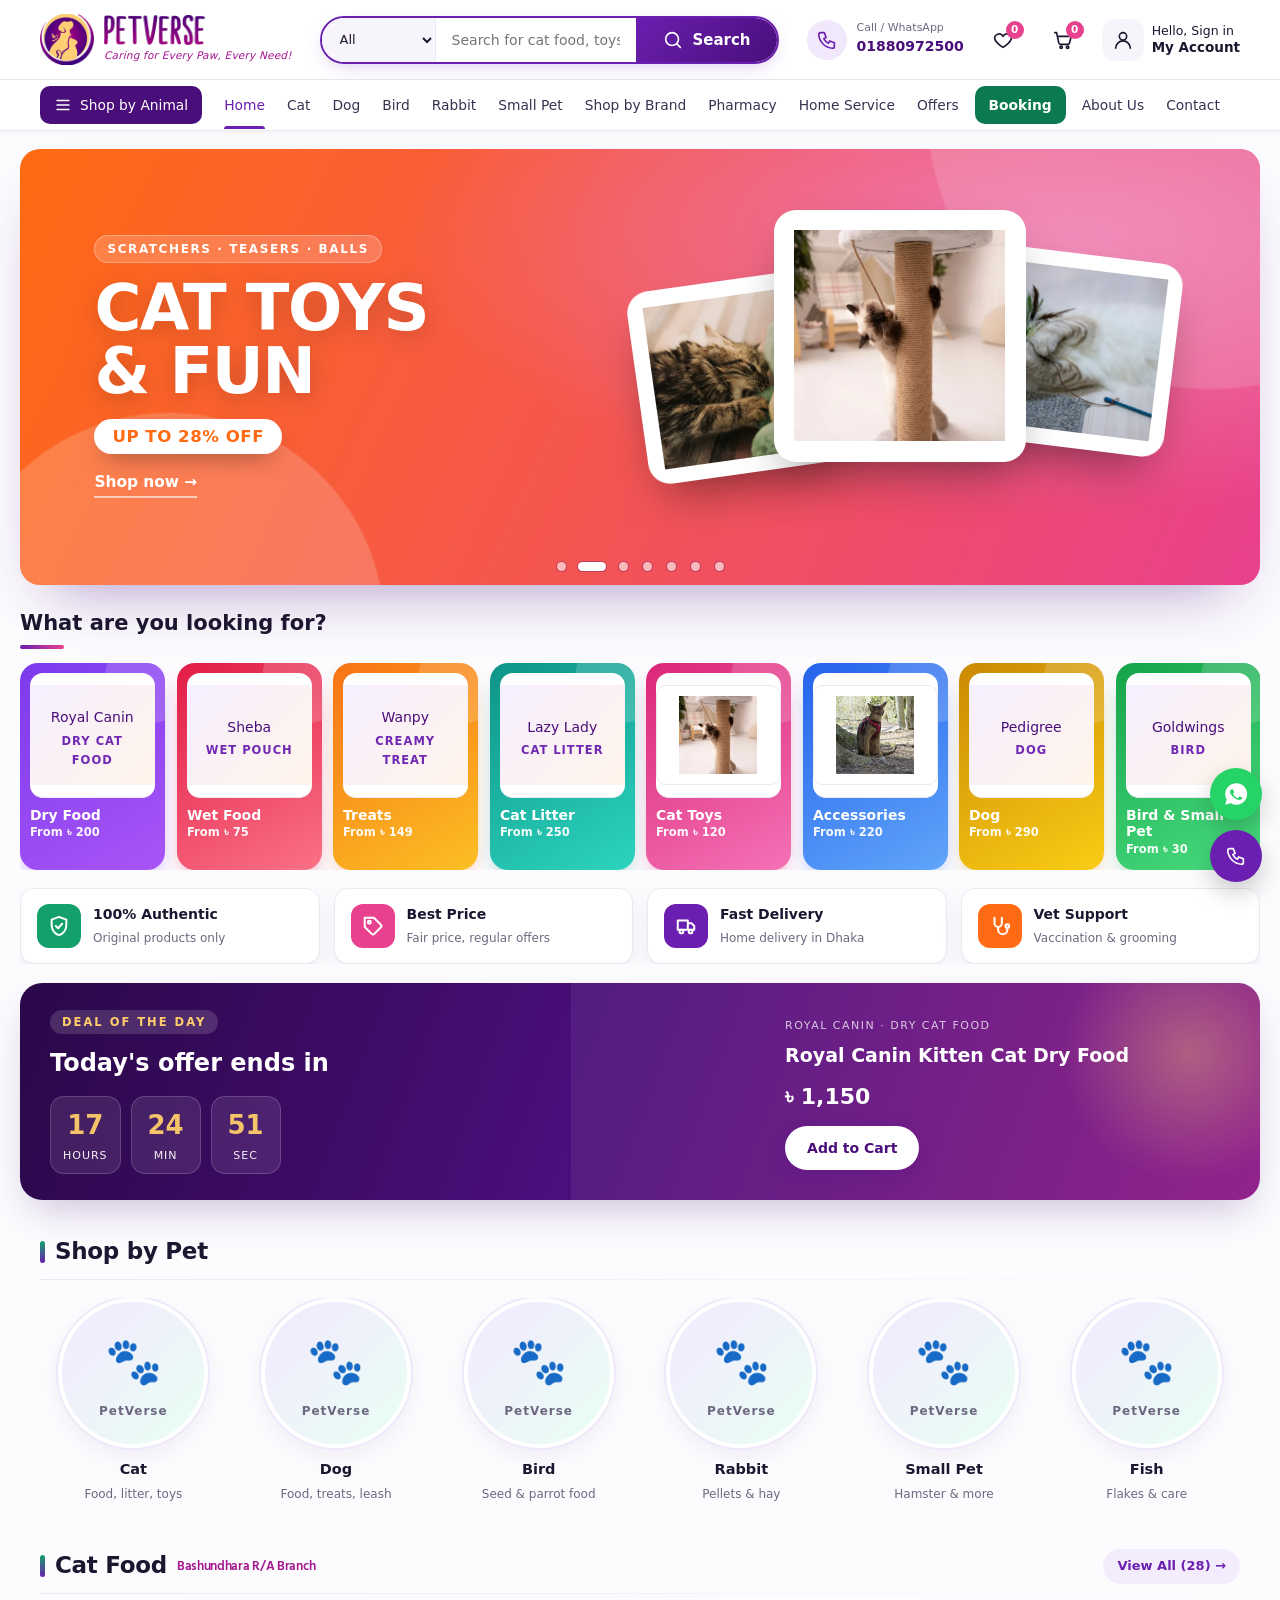
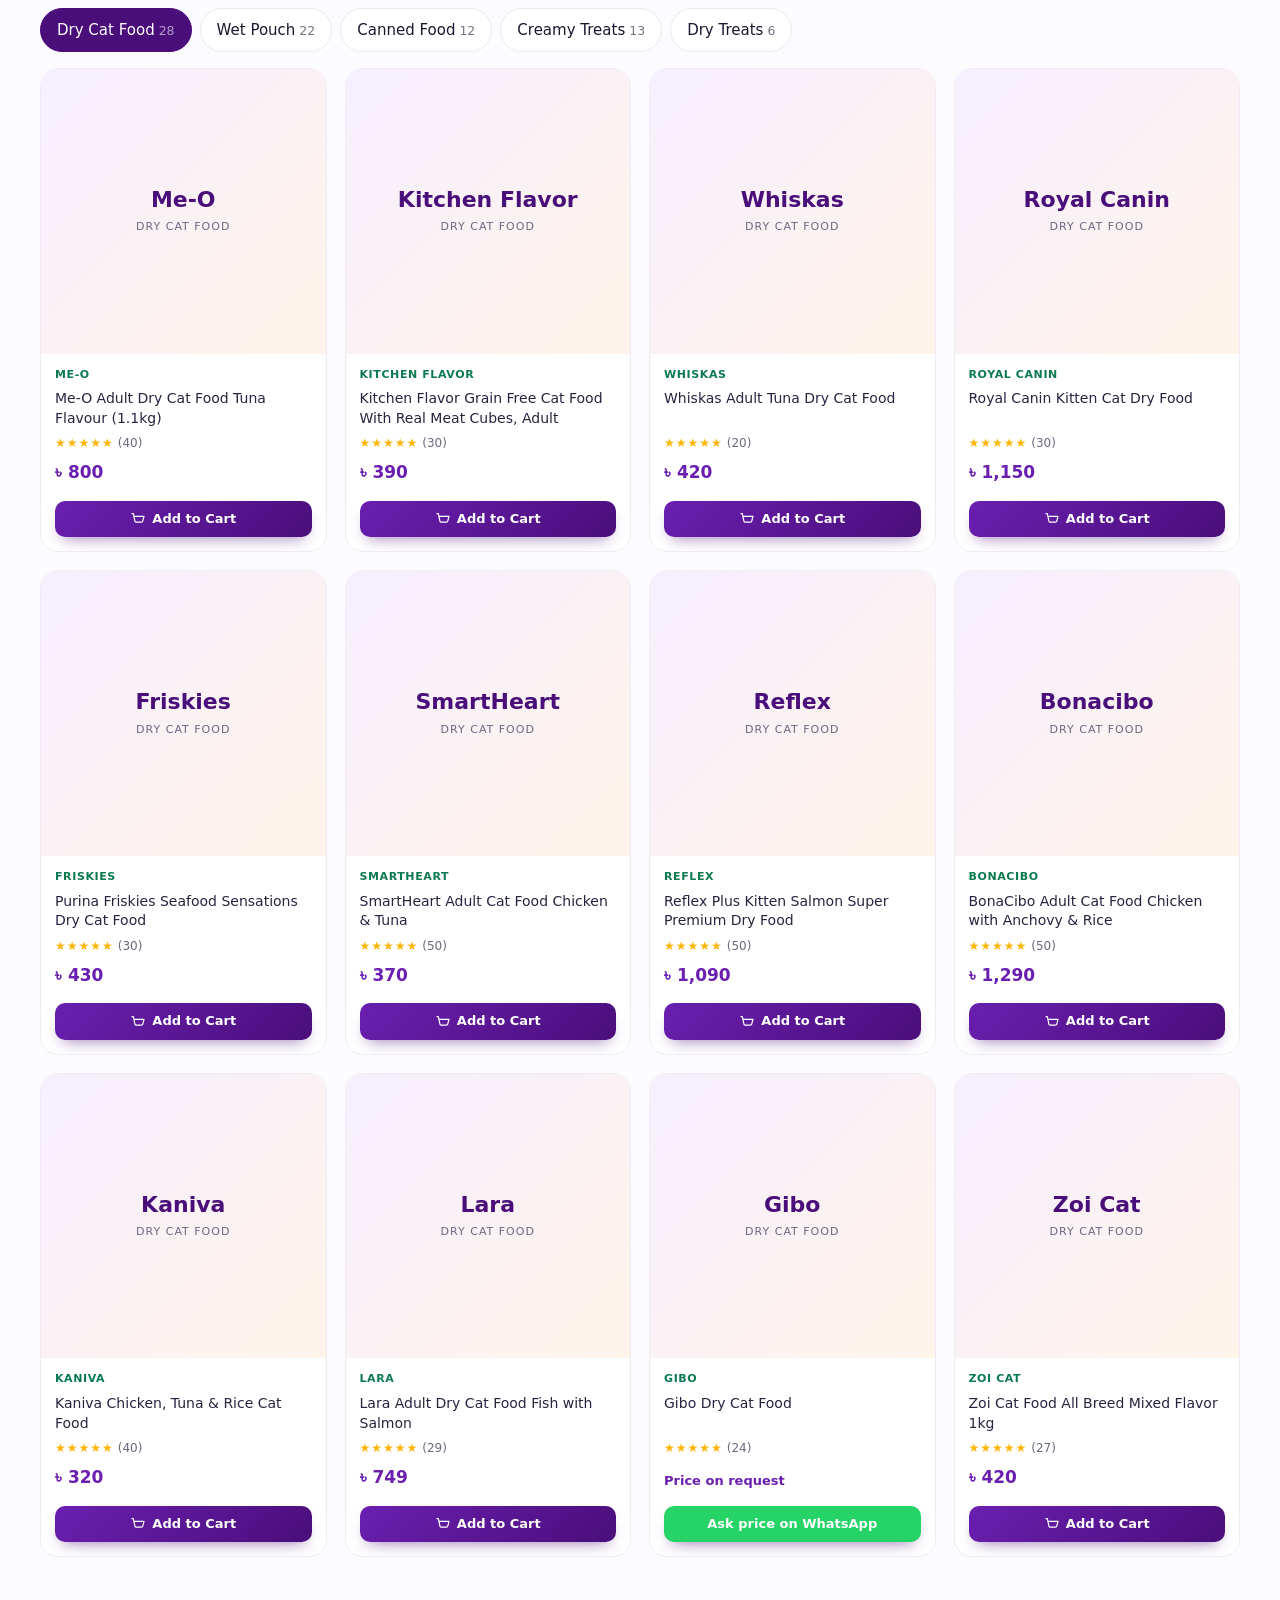
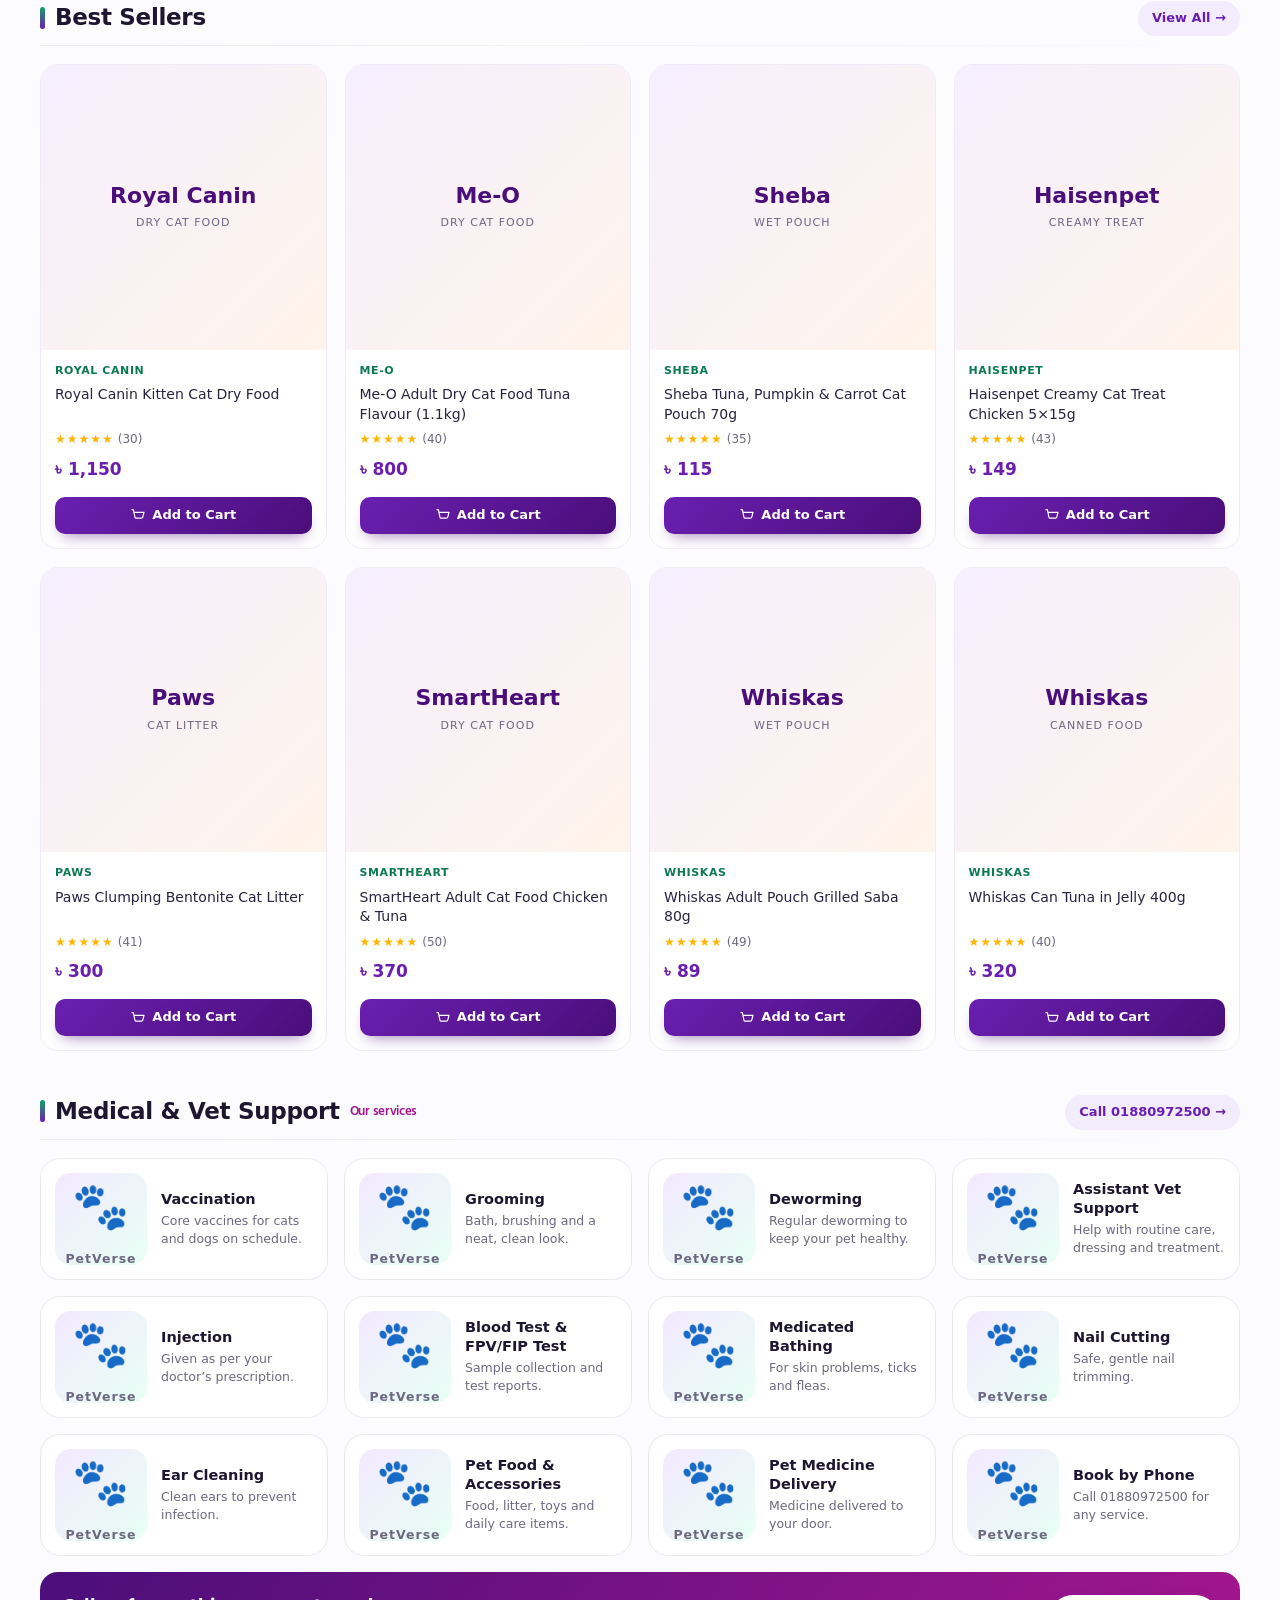
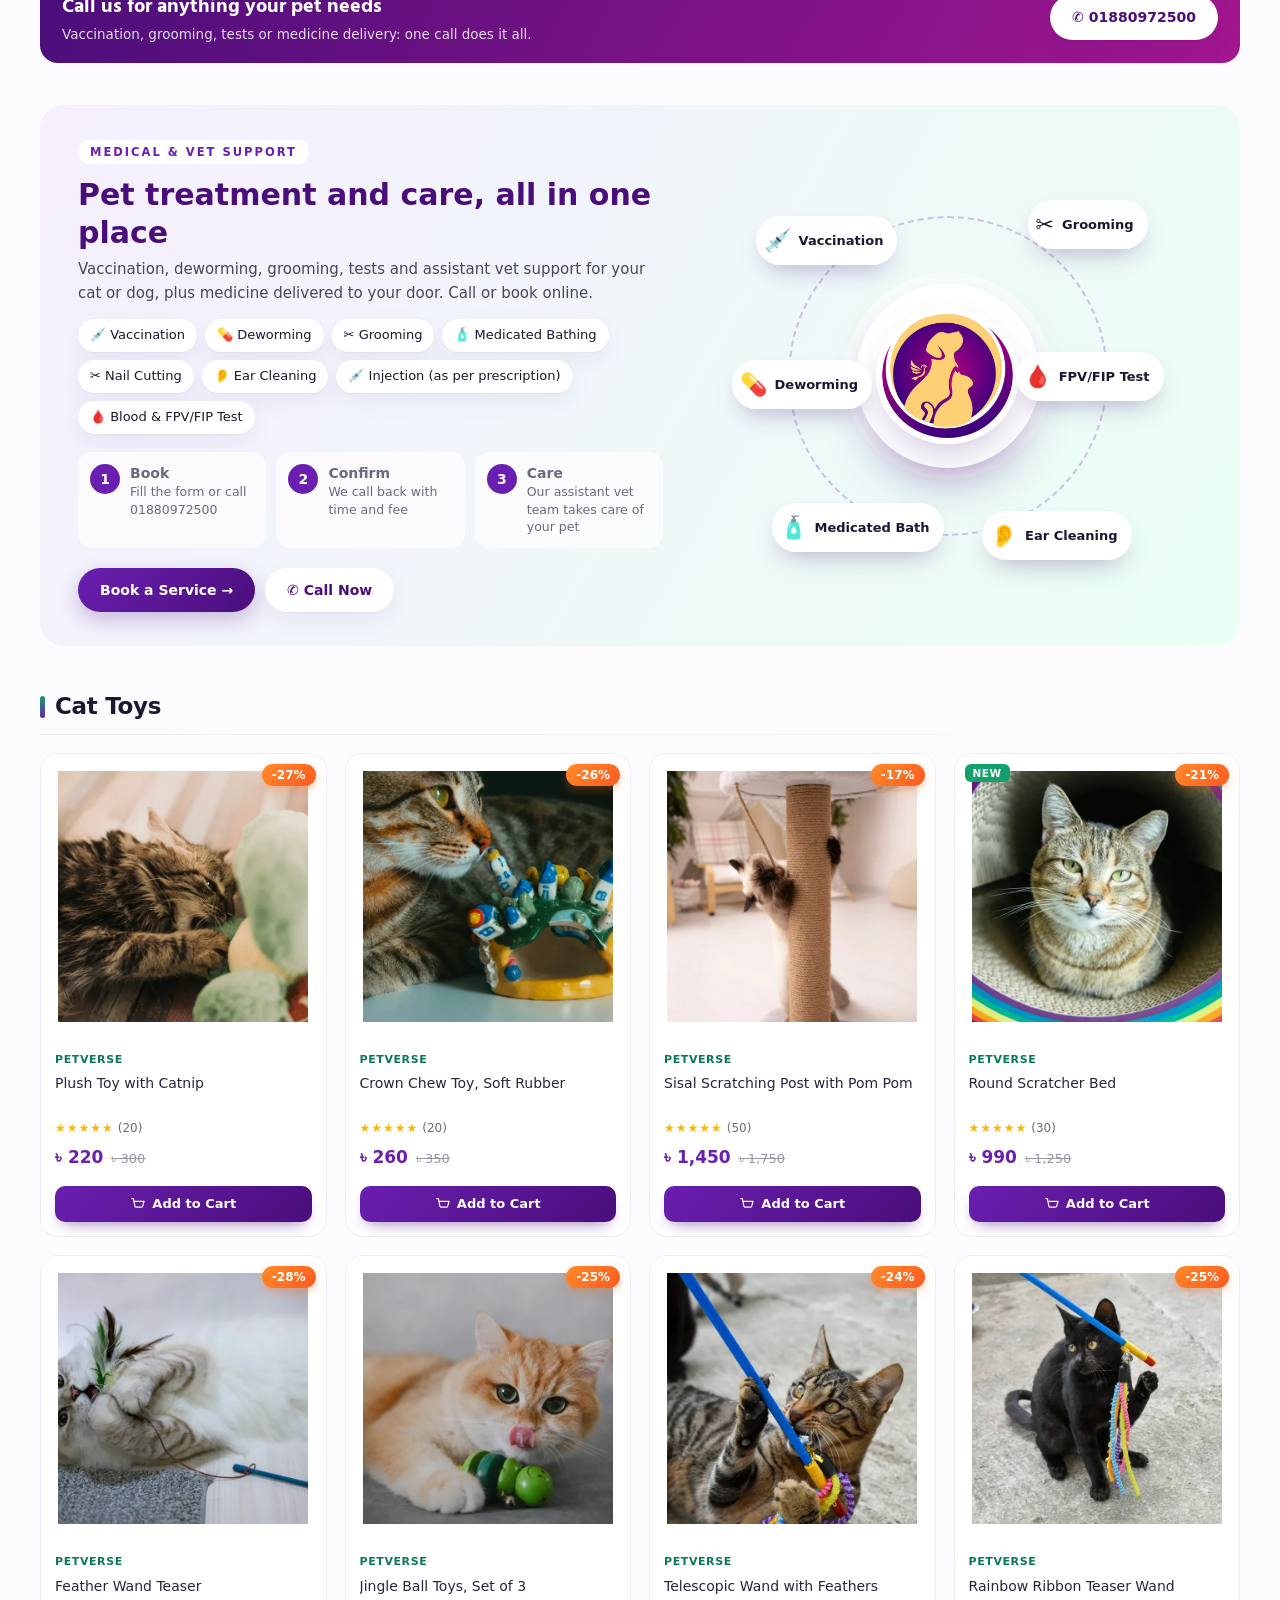
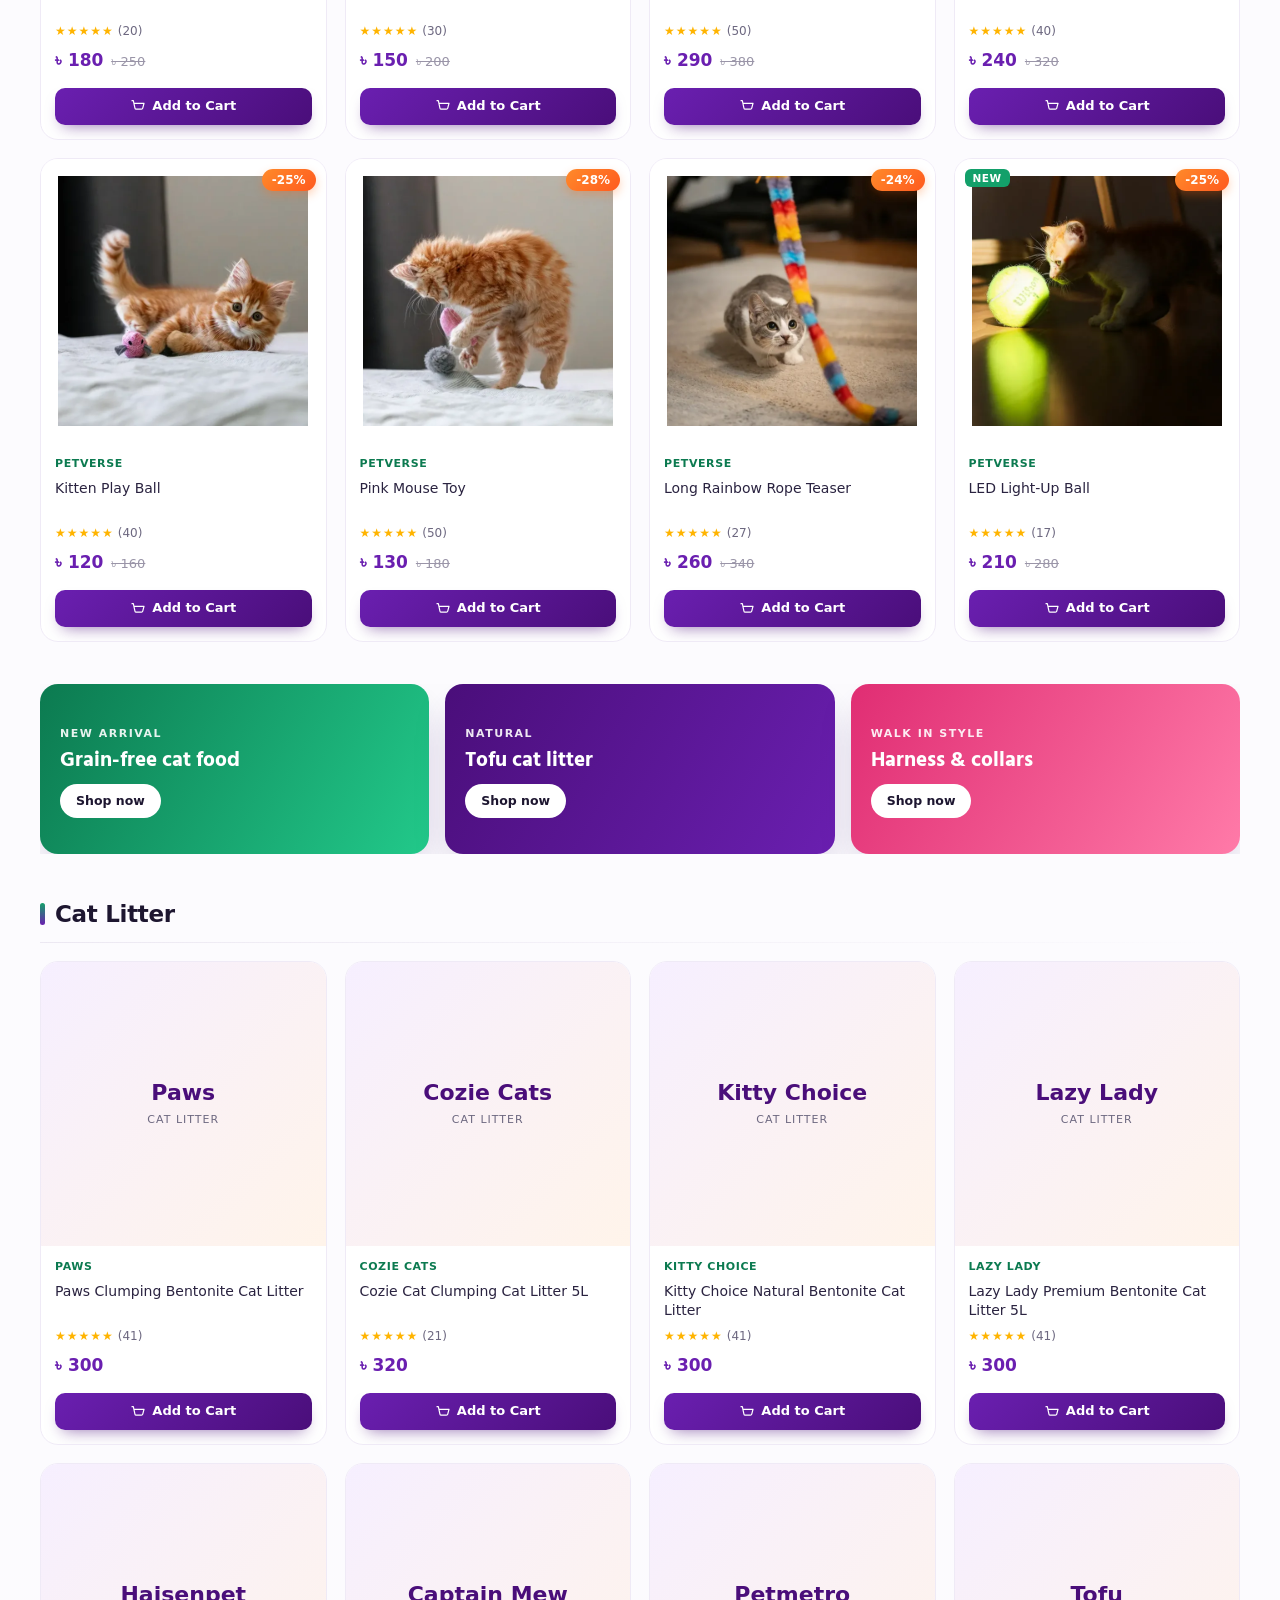
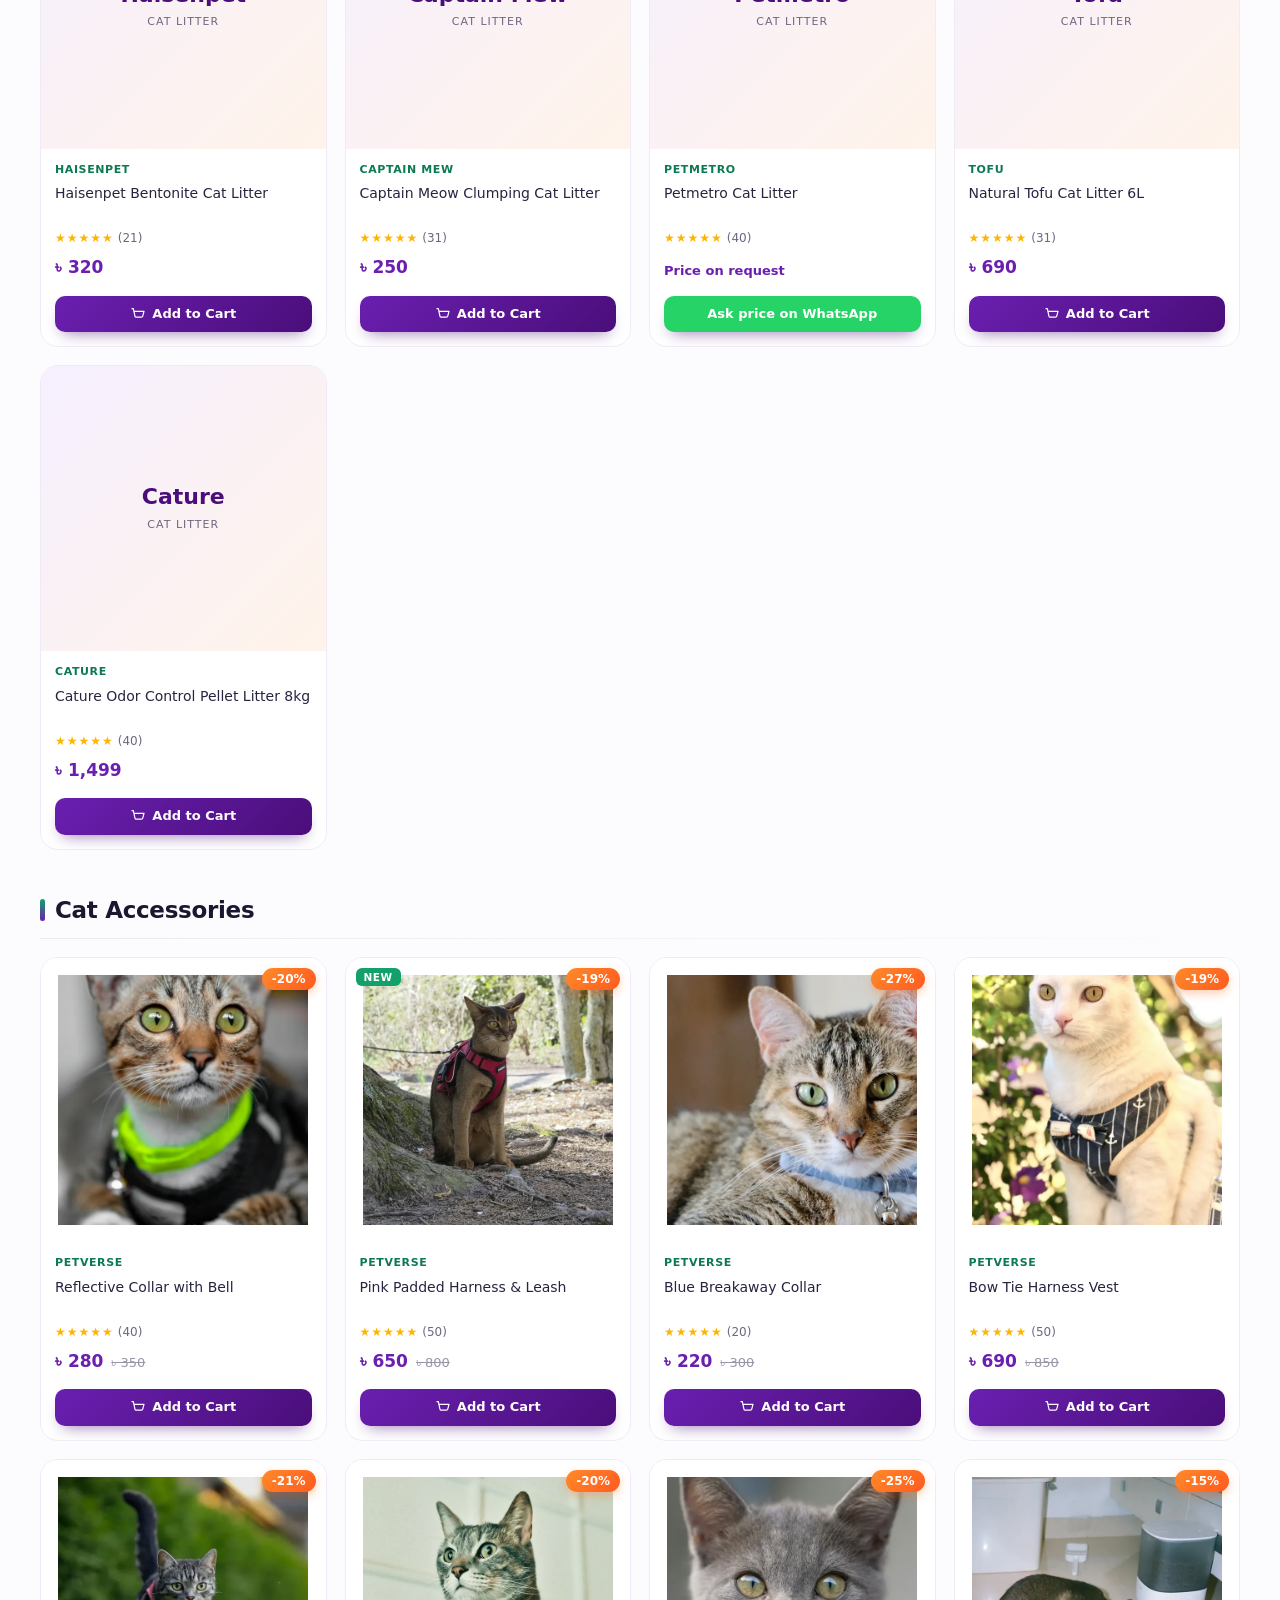
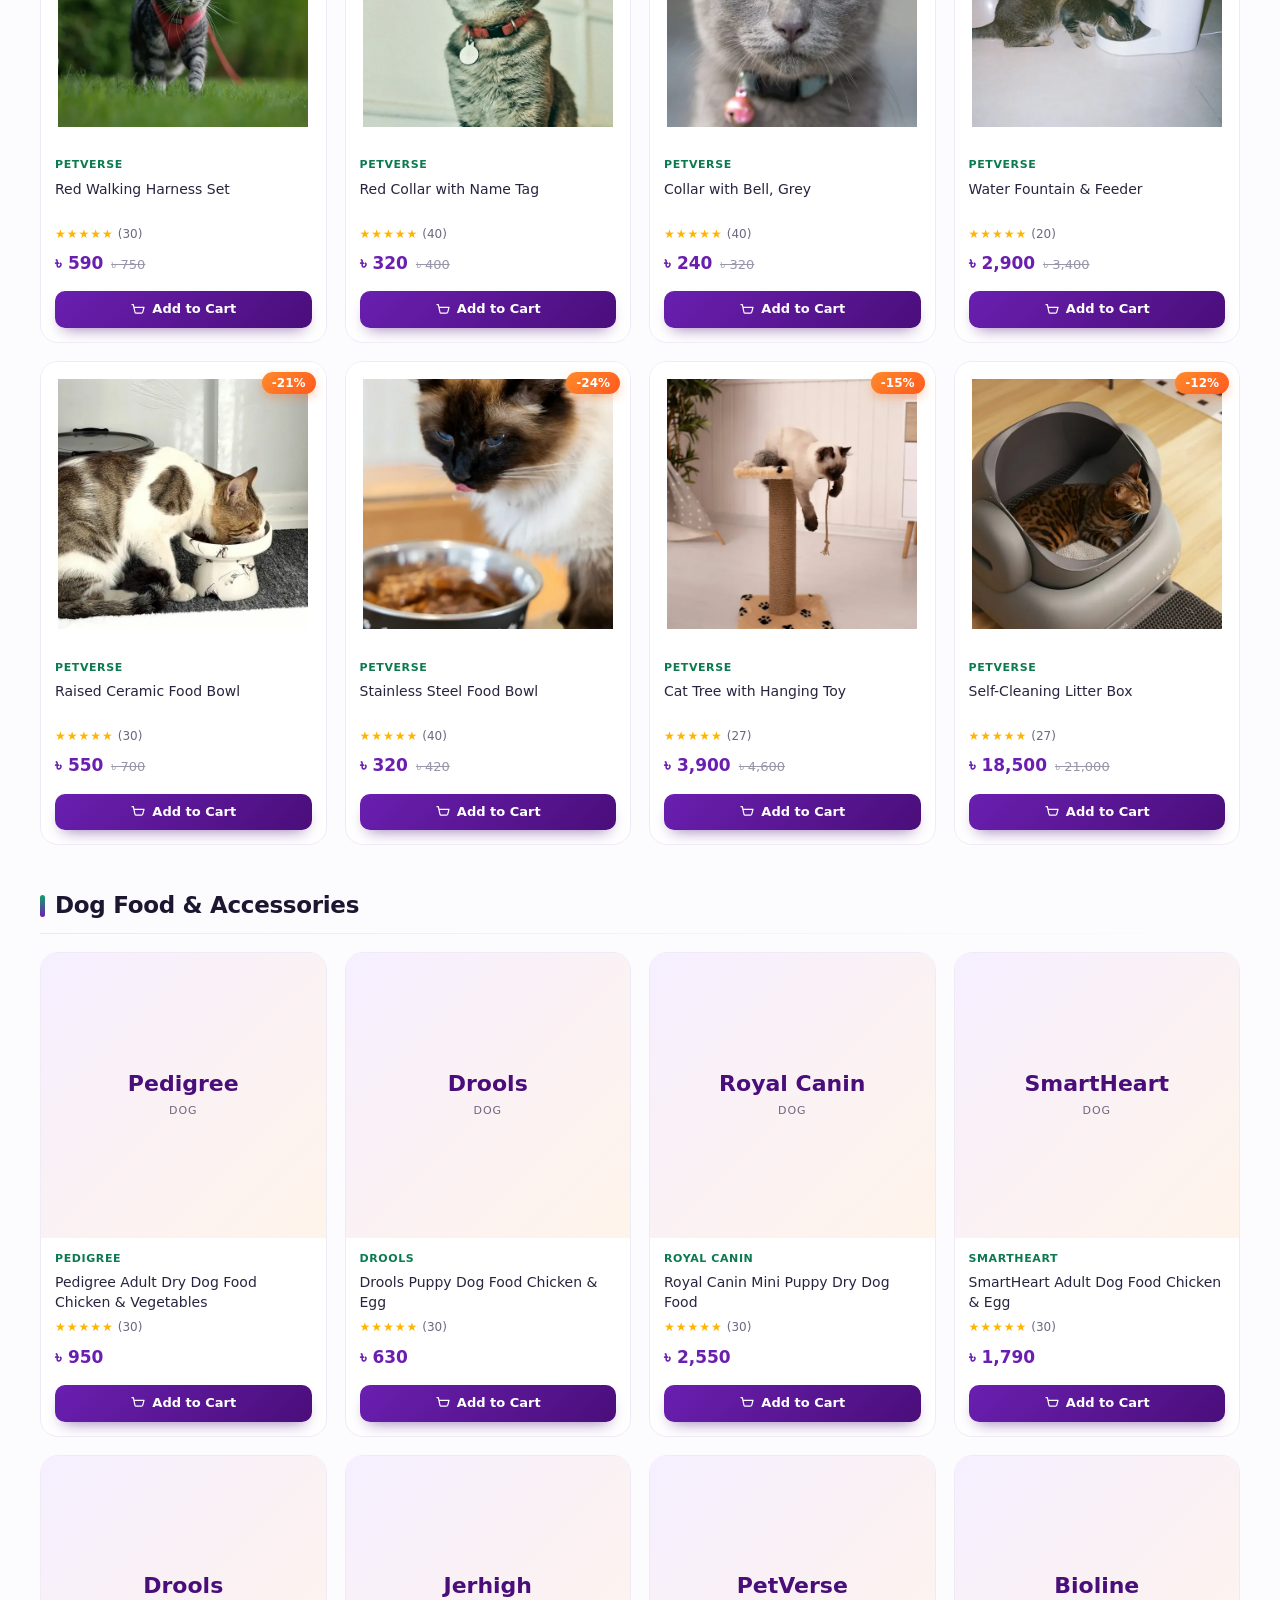
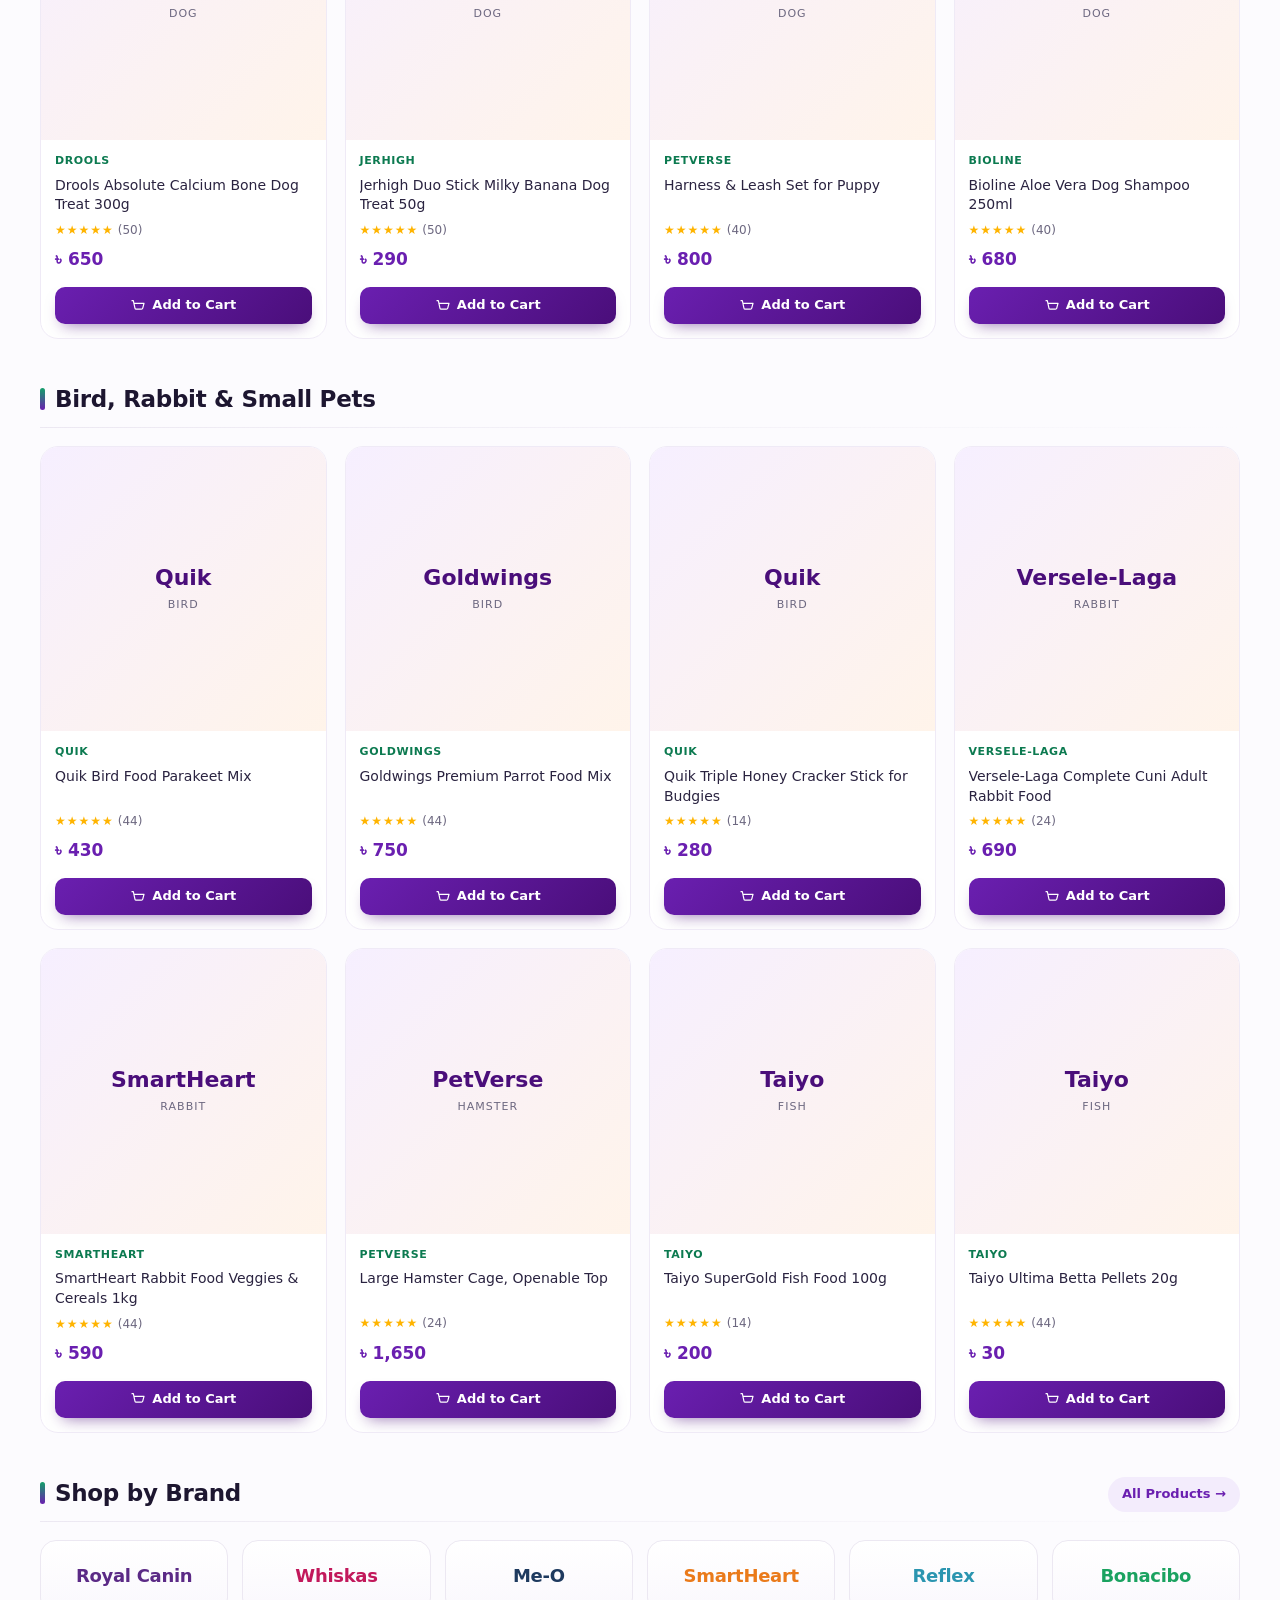
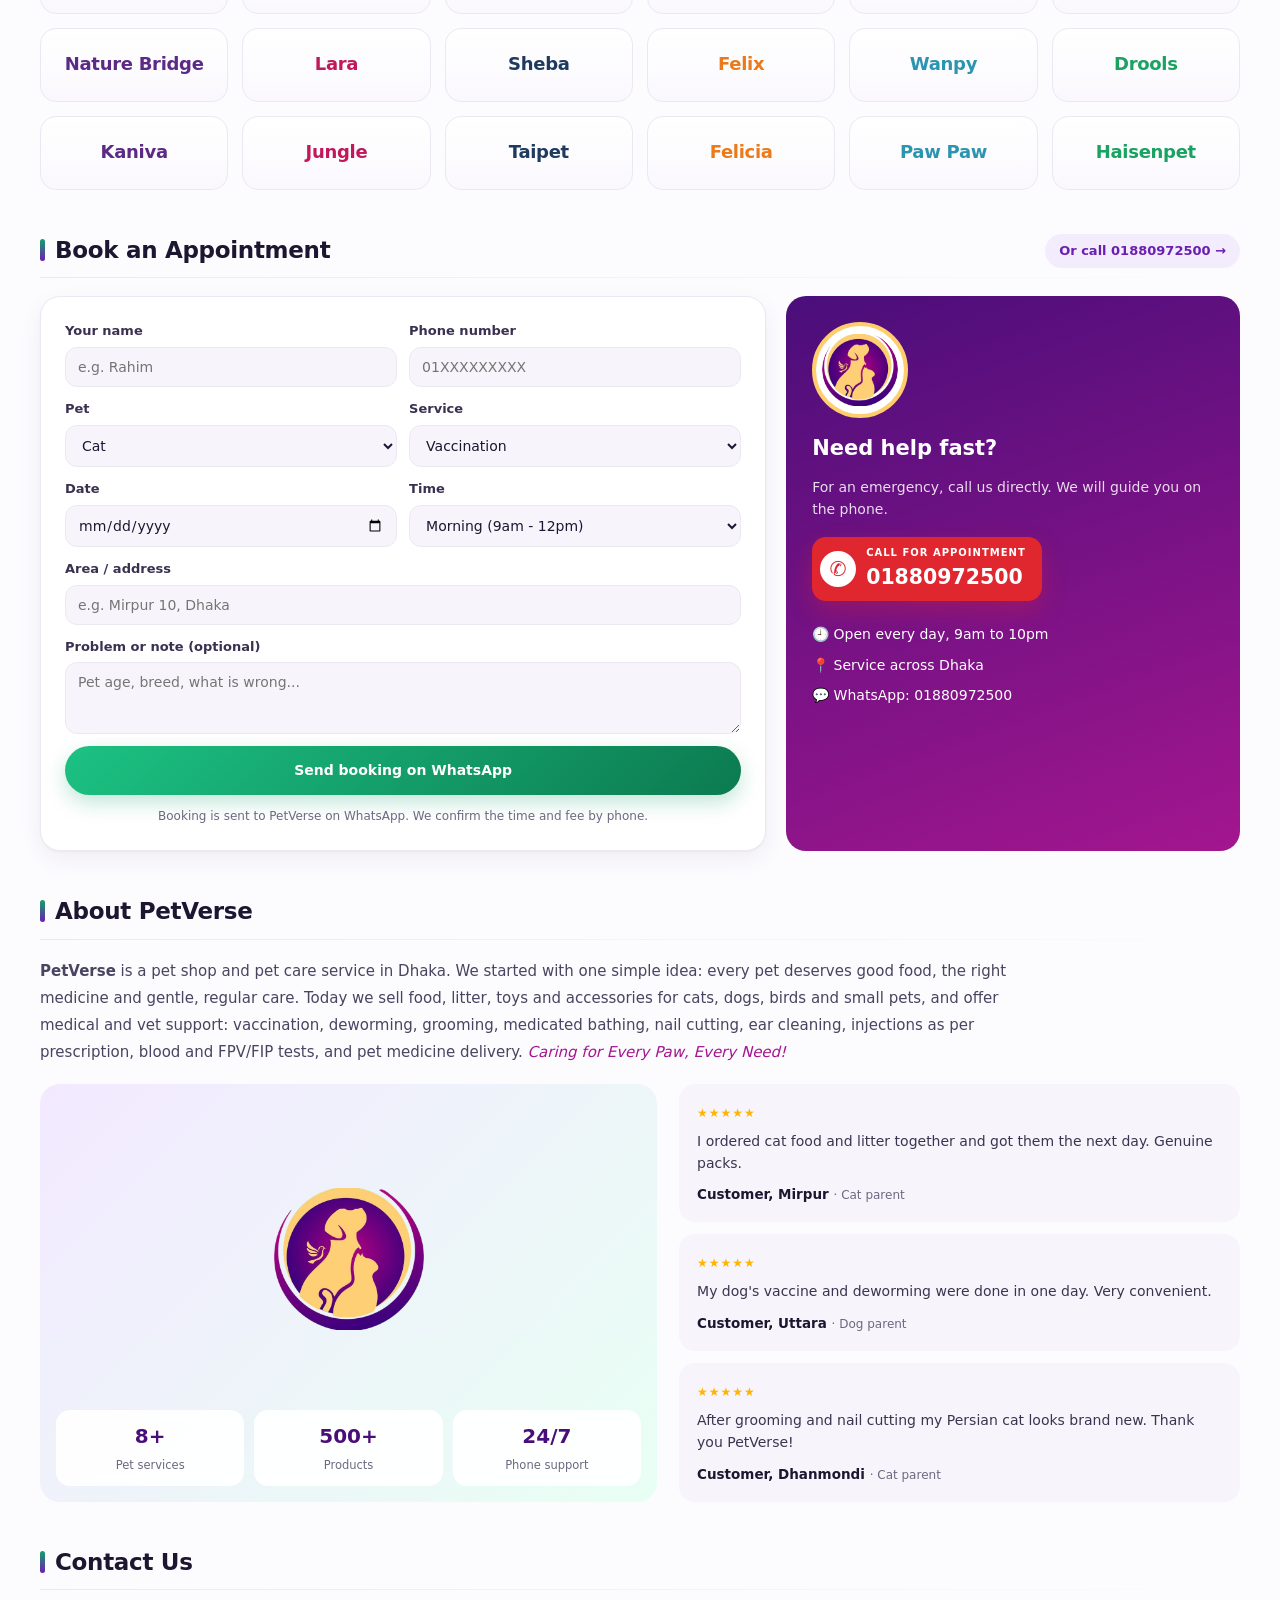
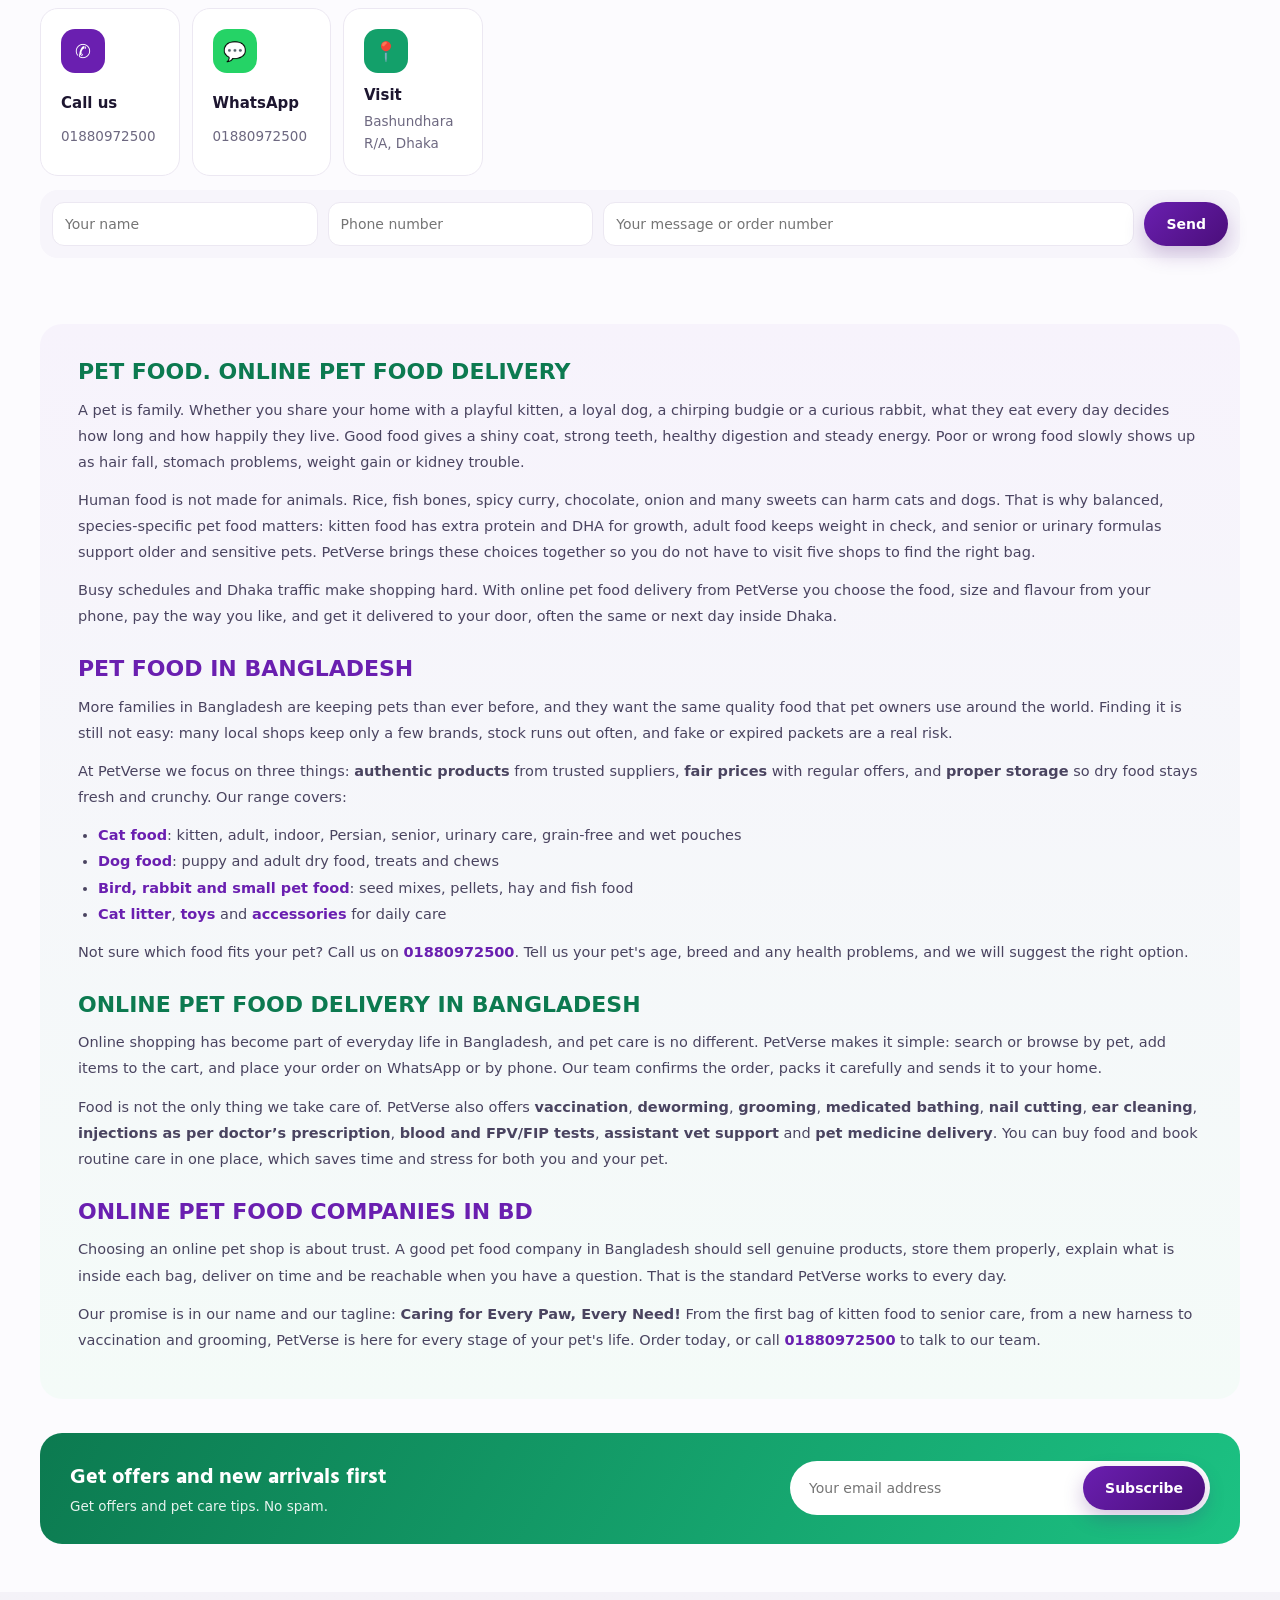
==== commit 0b9321f5: "Phone: no side scroll anywhere" ====
--- a/index.html
+++ b/index.html
@@ -857,6 +857,7 @@
  .slide.pb[style*="ff6a13"] .pi img{object-fit:cover;padding:0!important}
 }
 input,select,textarea,button{font-family:inherit}
+html,body{overflow-x:clip;max-width:100%}.hs-t,.hs>*{min-width:0}.tabbar{overflow:hidden}
 </style>
 <script>function pf(el){const r=el.dataset.r;if(r){el.removeAttribute("data-r");el.src=r}else el.style.visibility="hidden"}</script>
 </head>
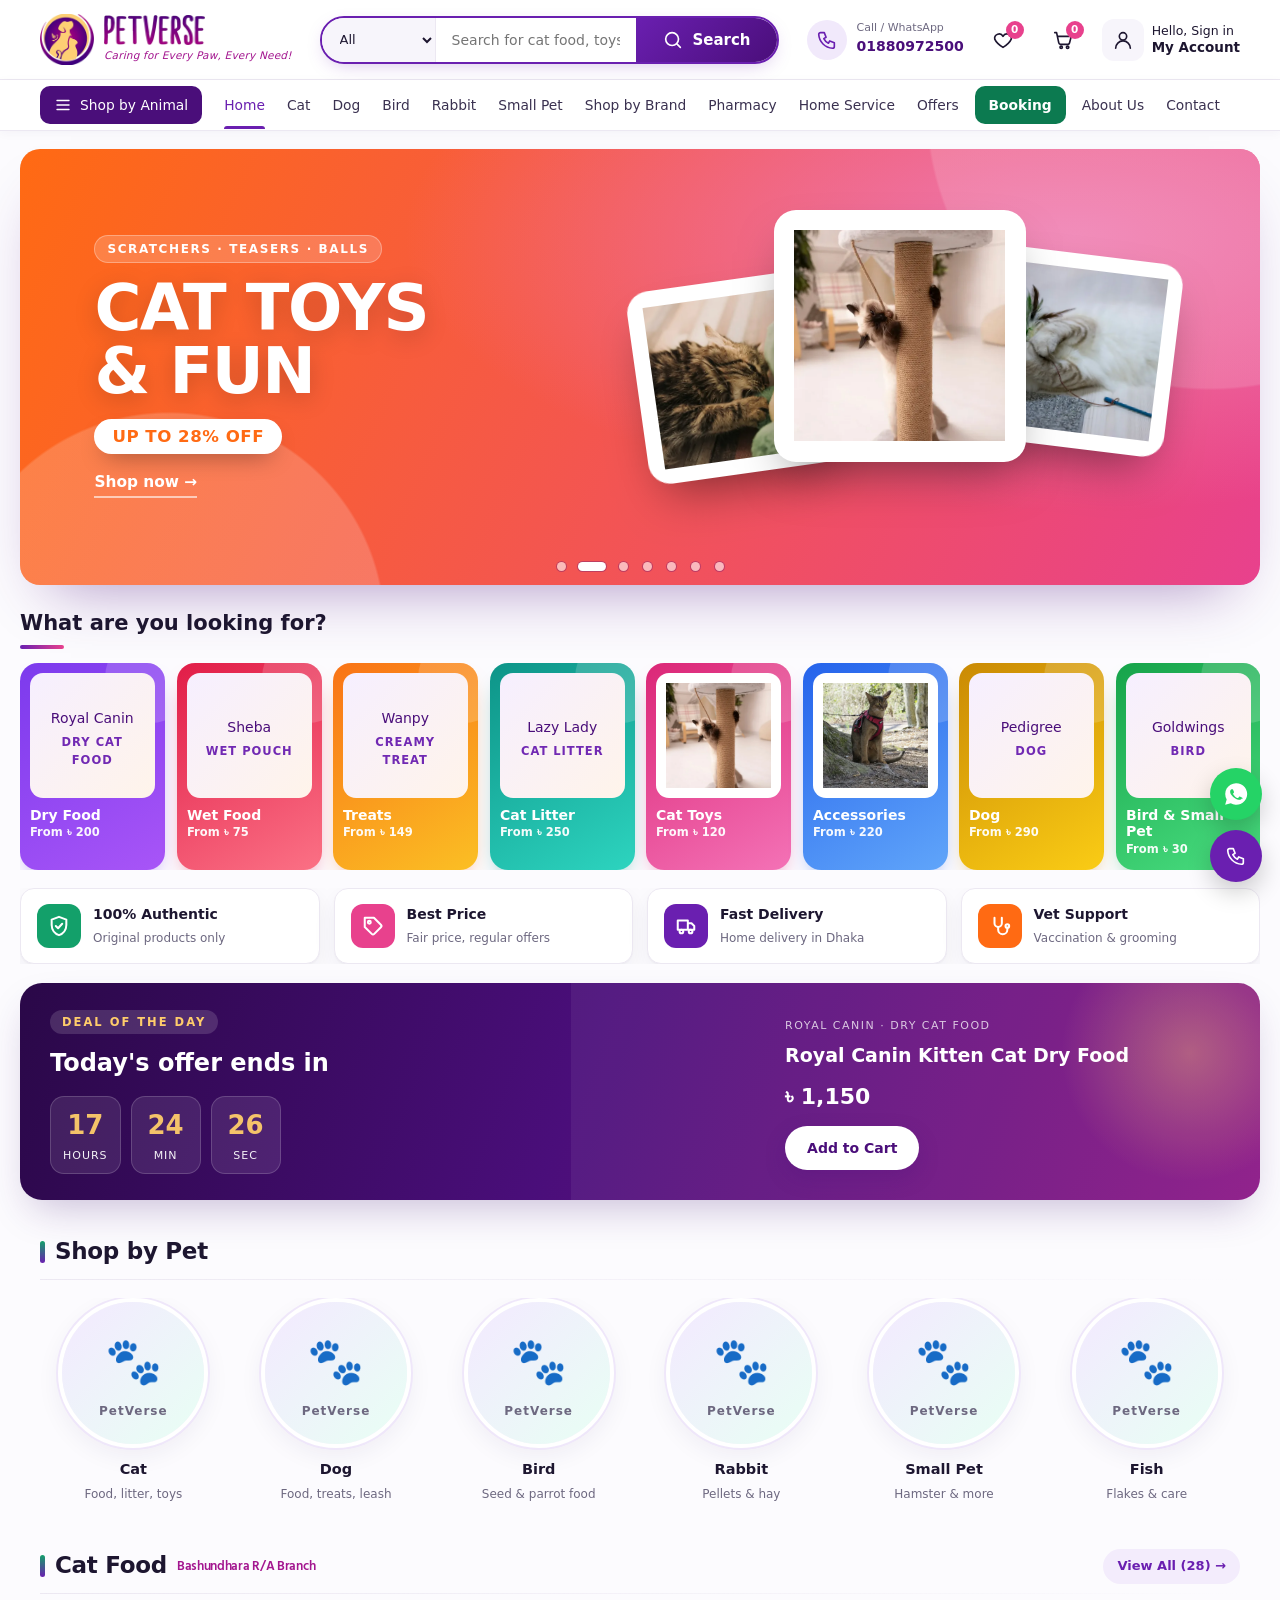
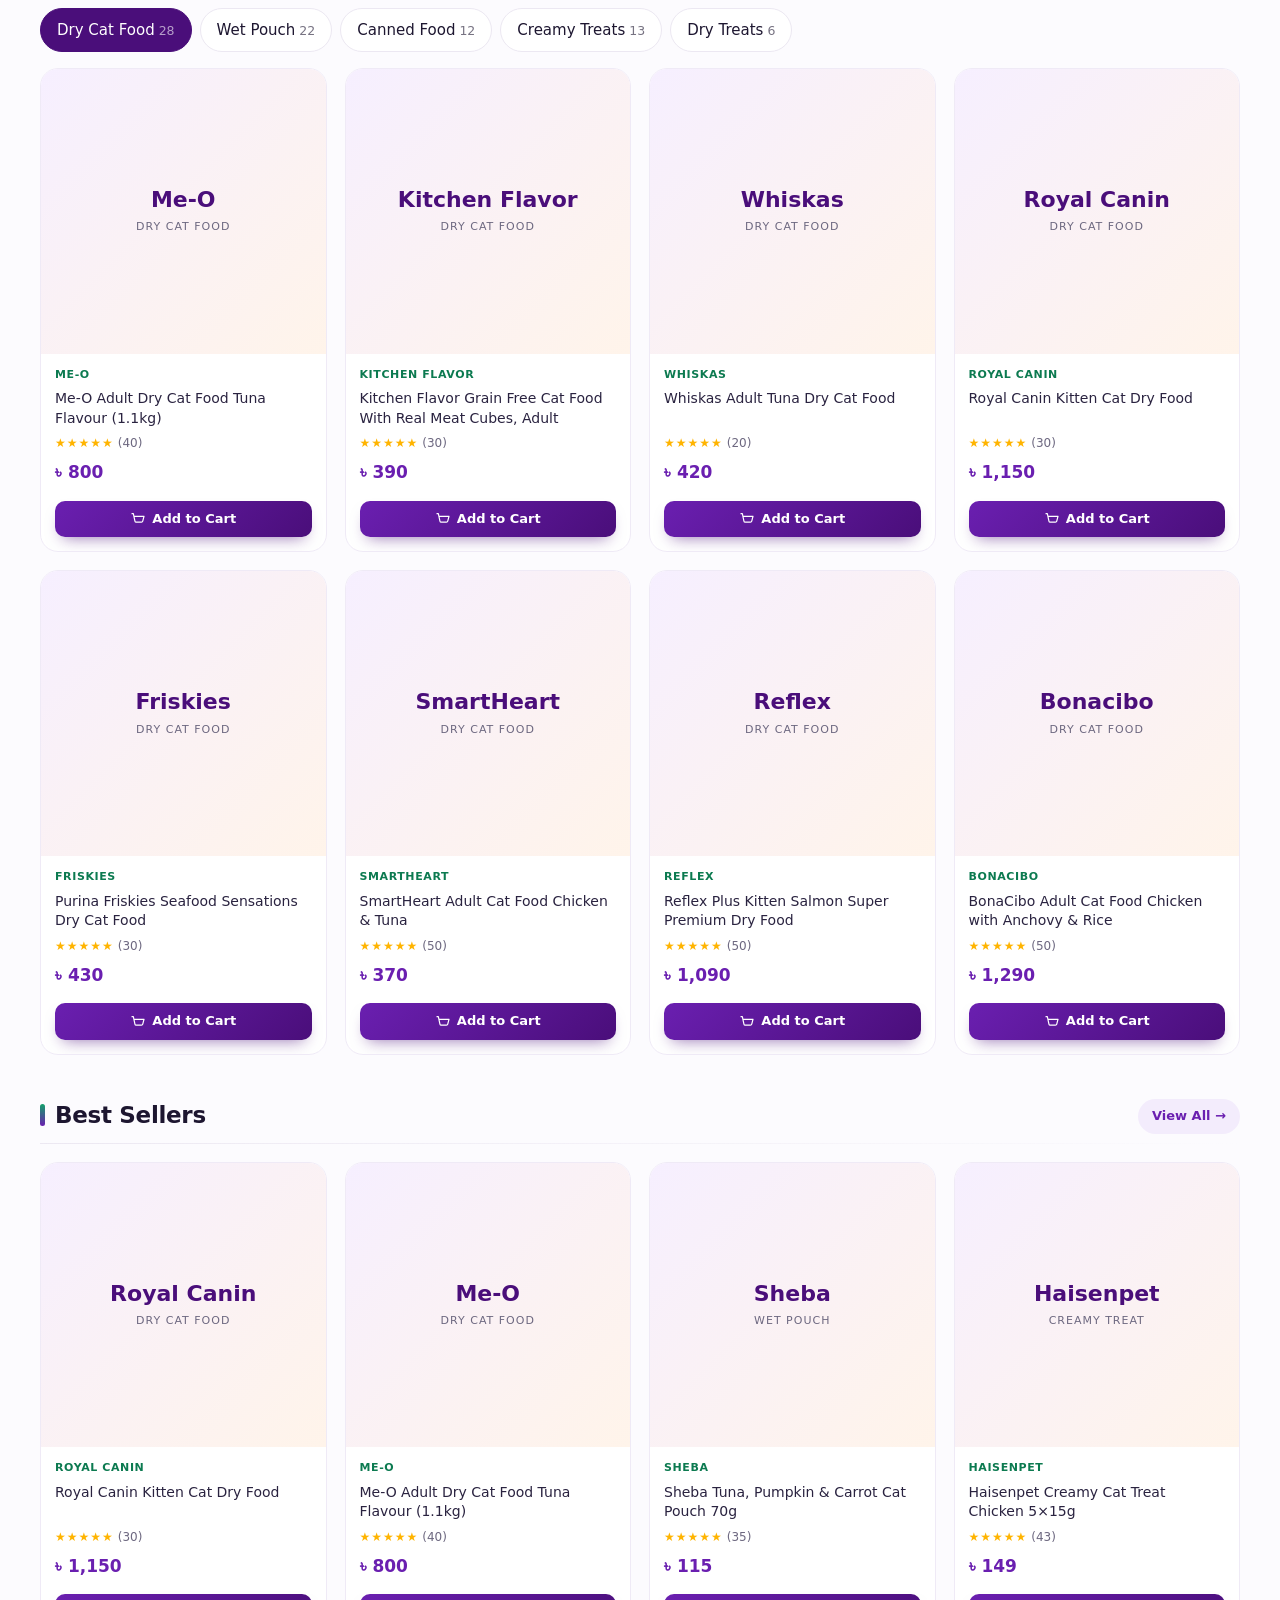
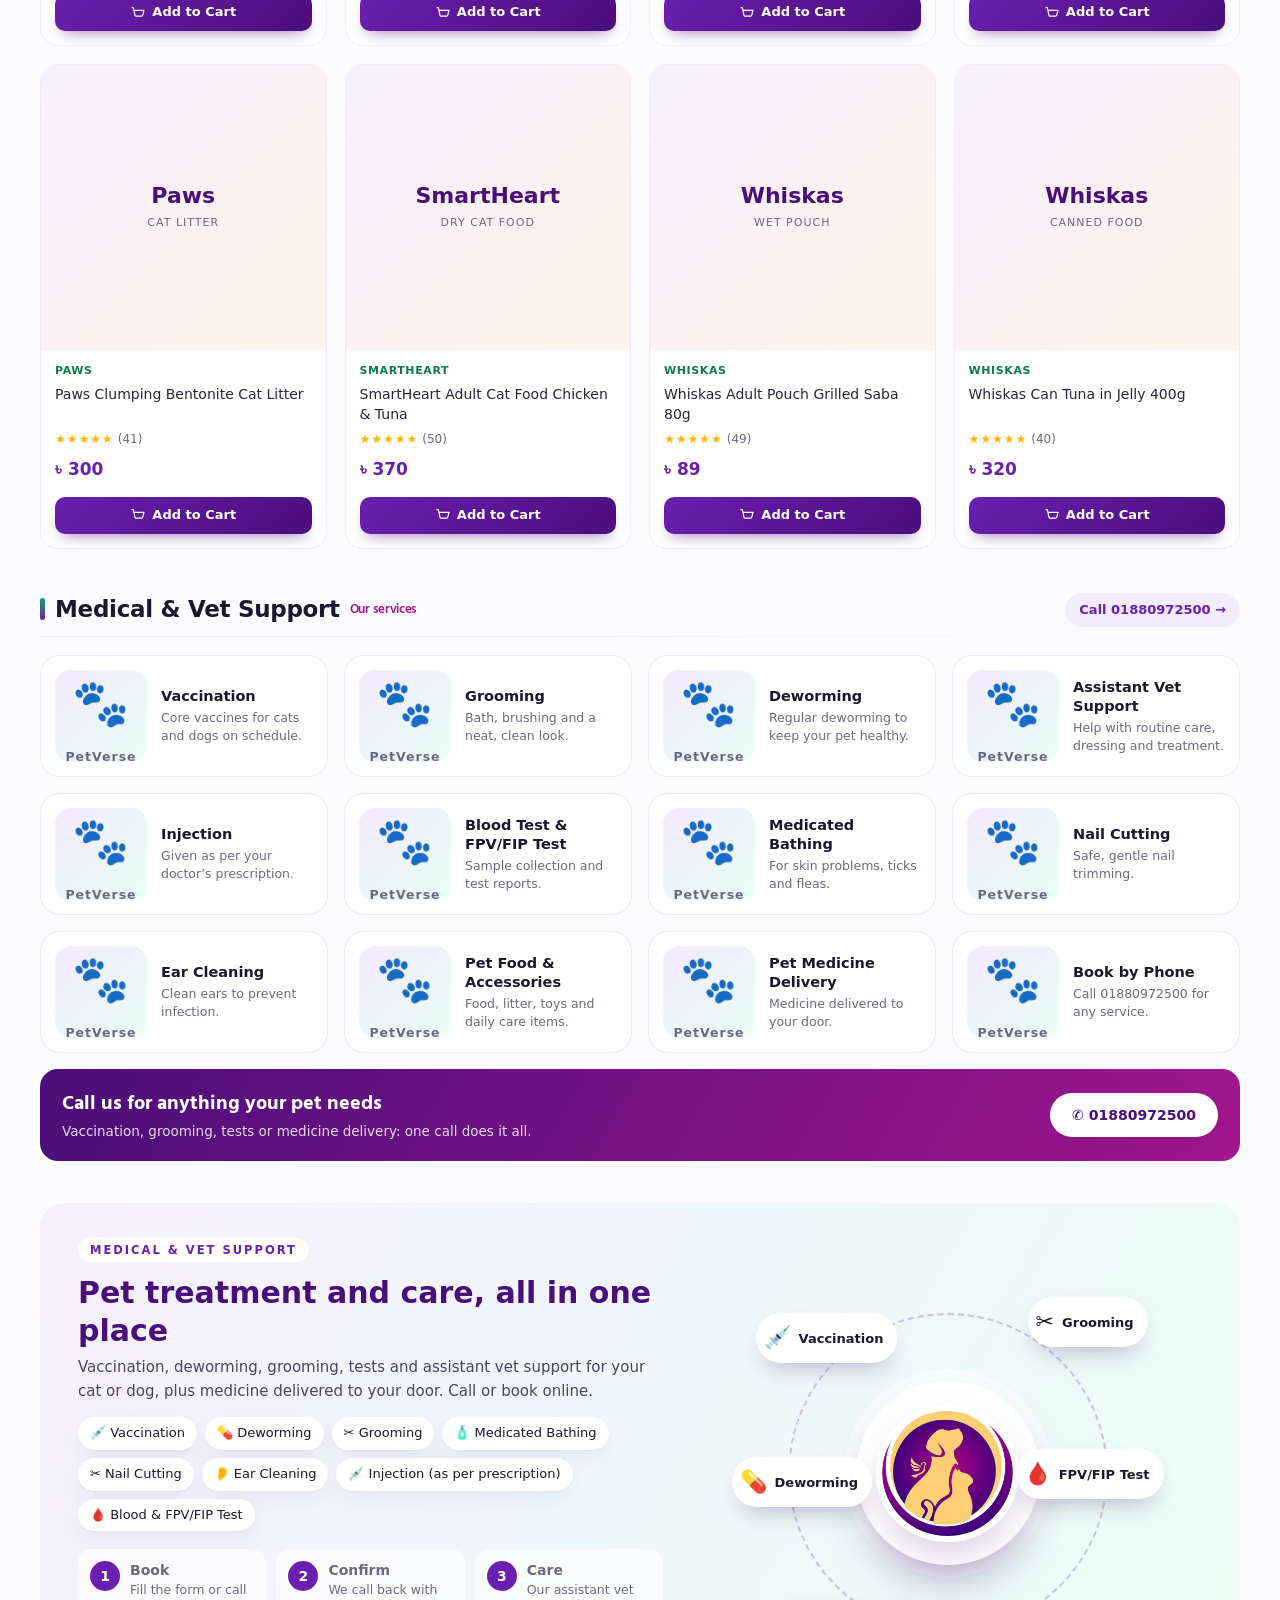
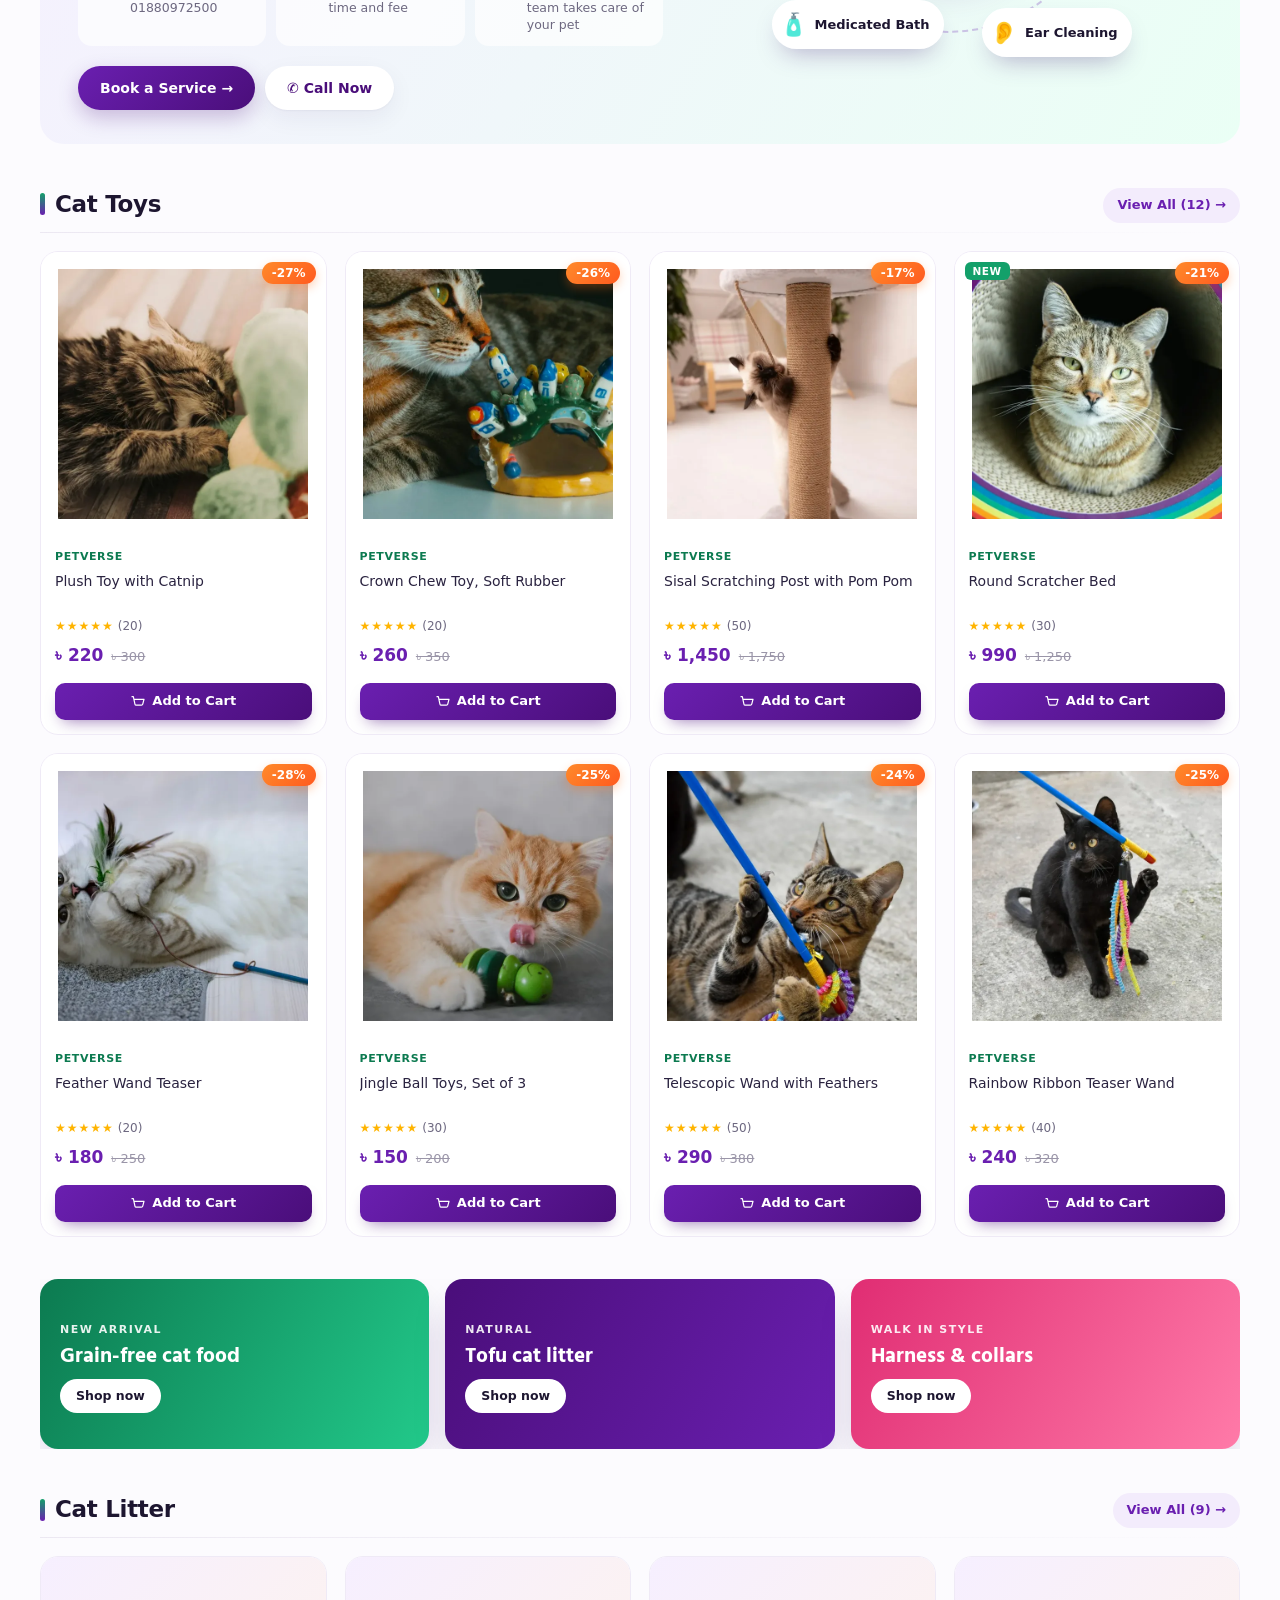
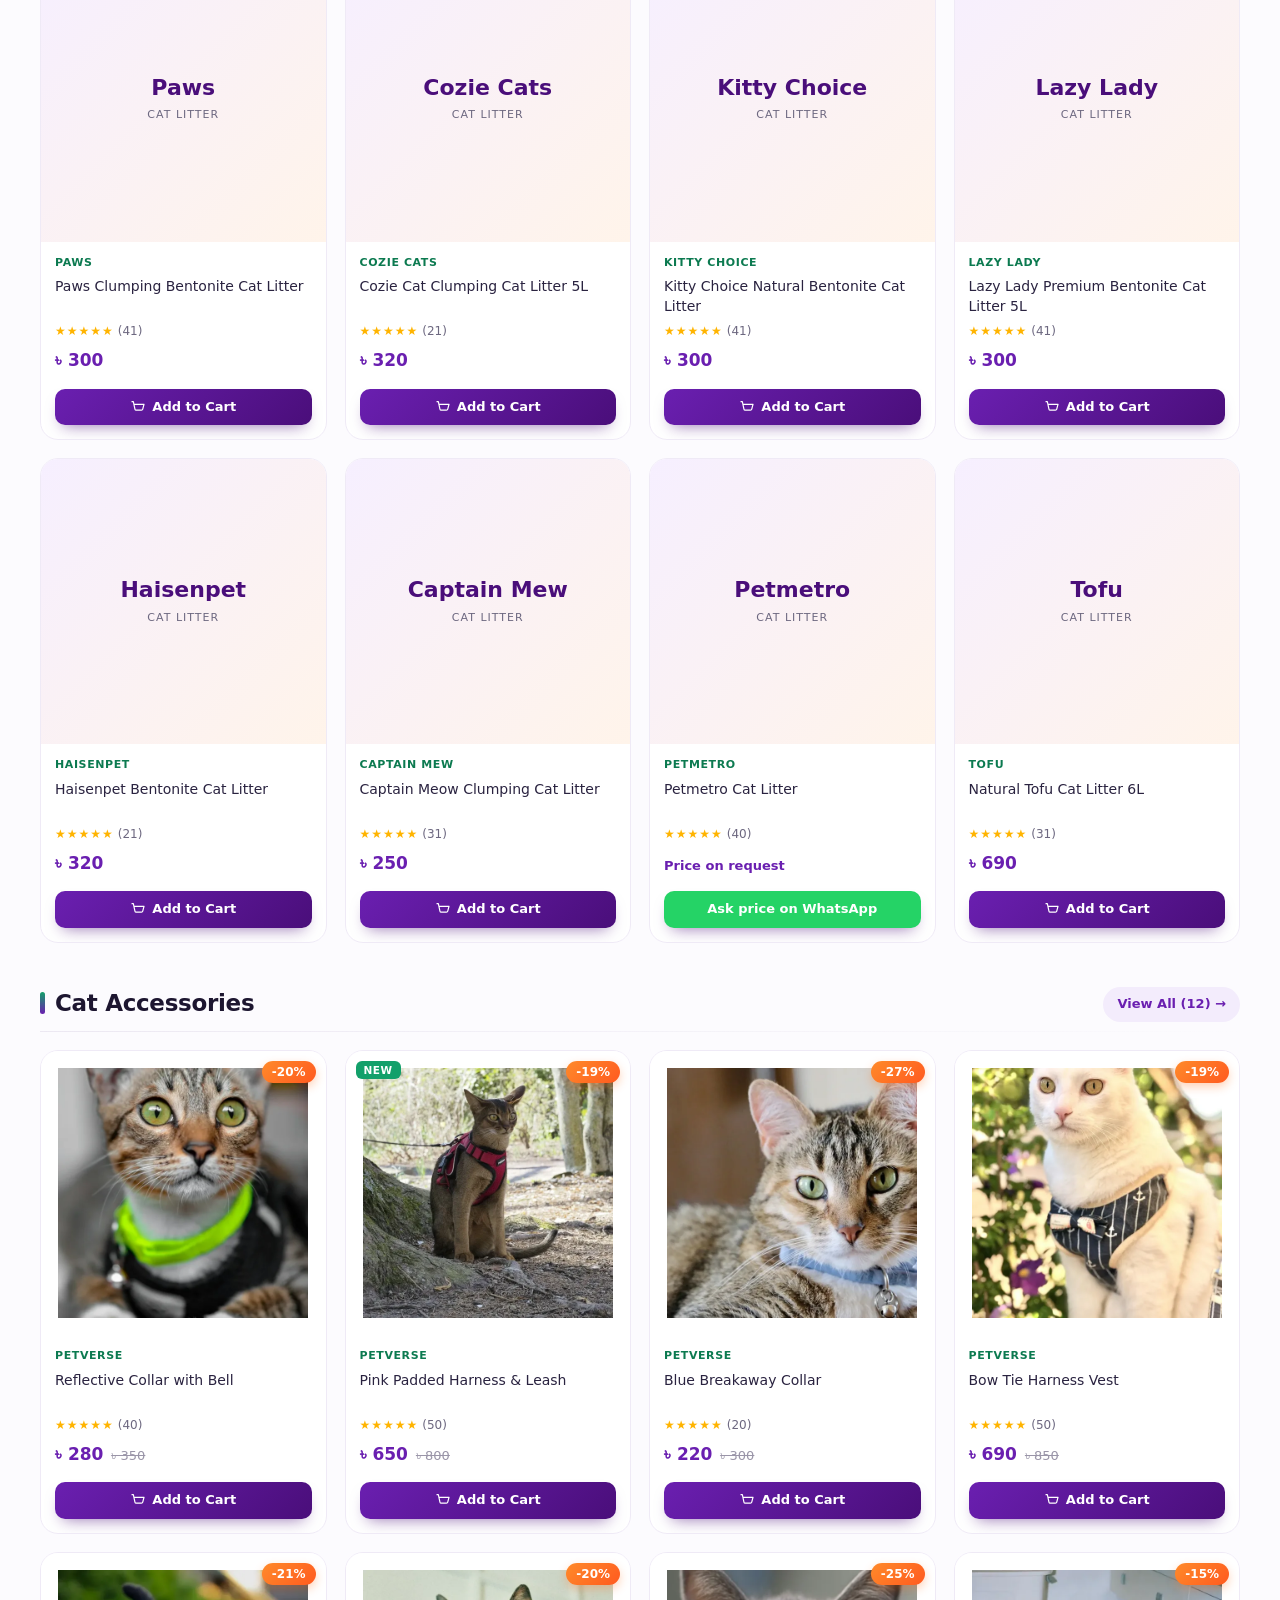
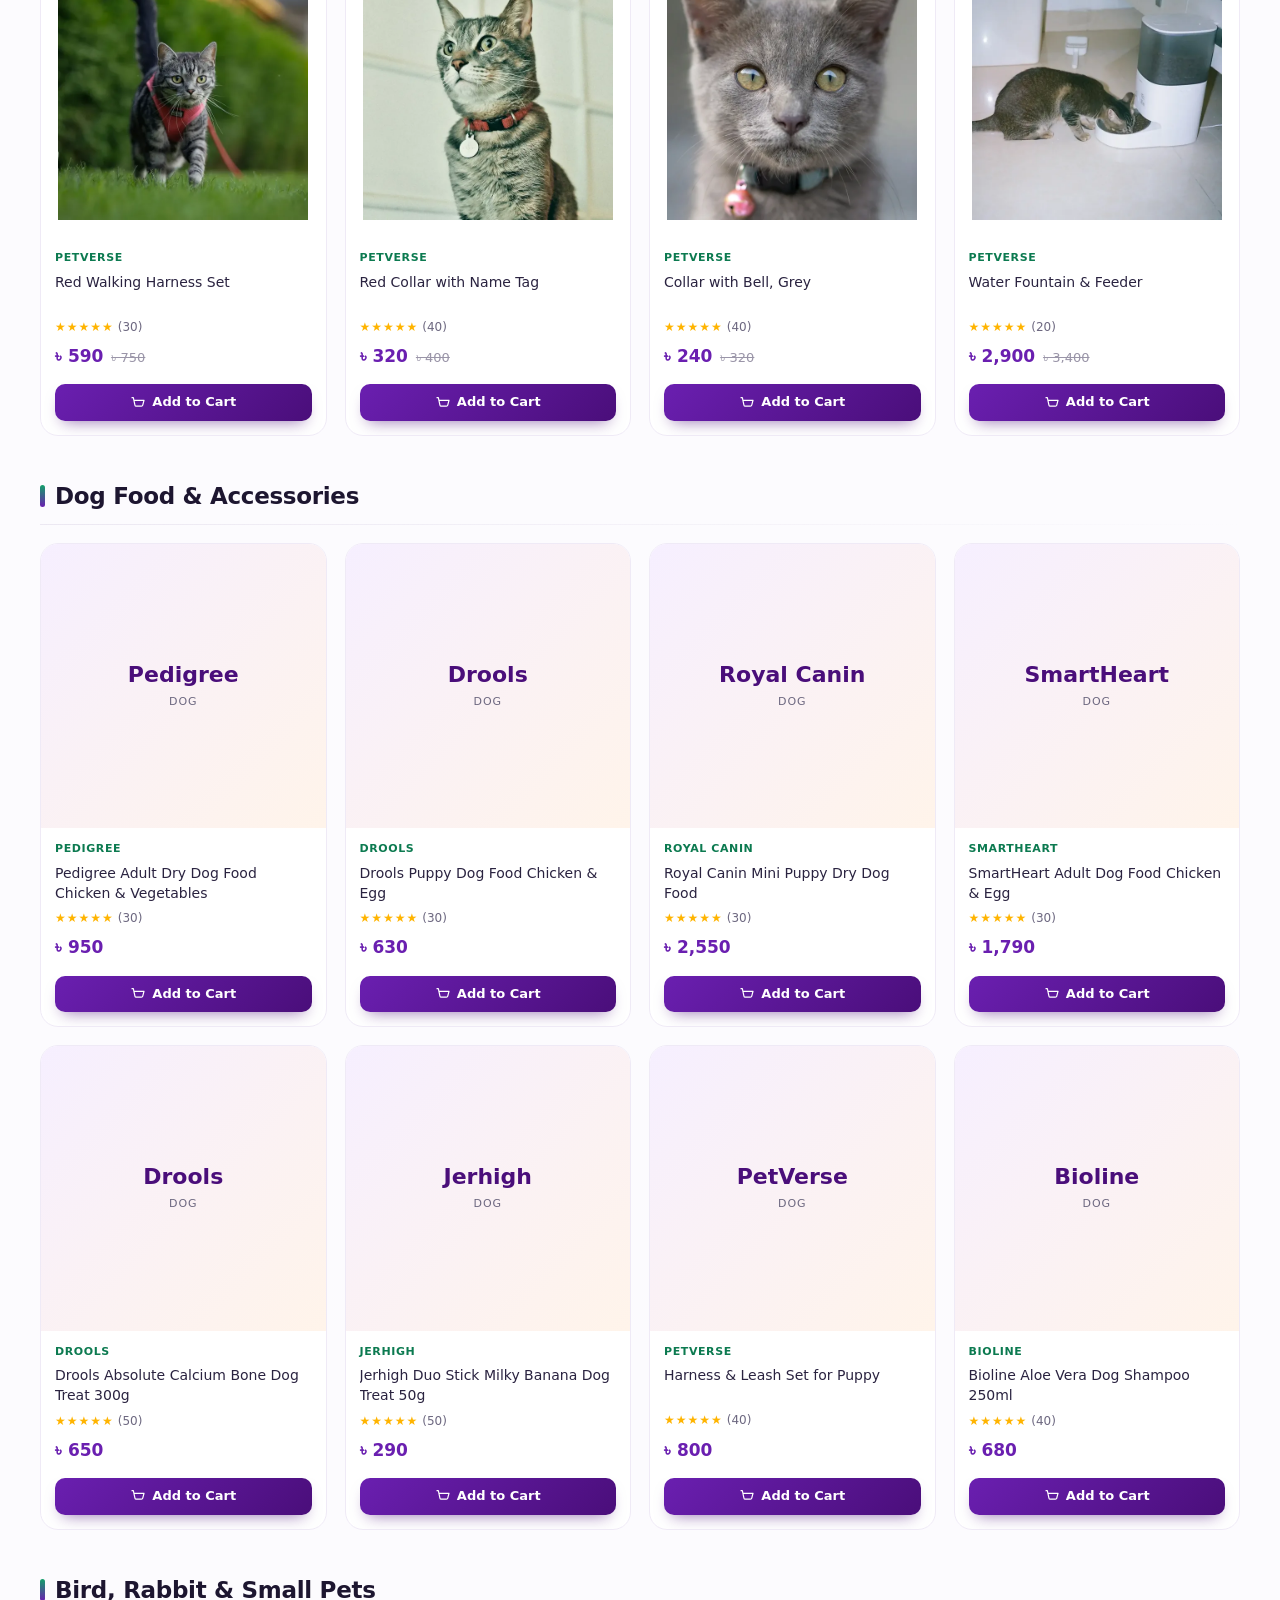
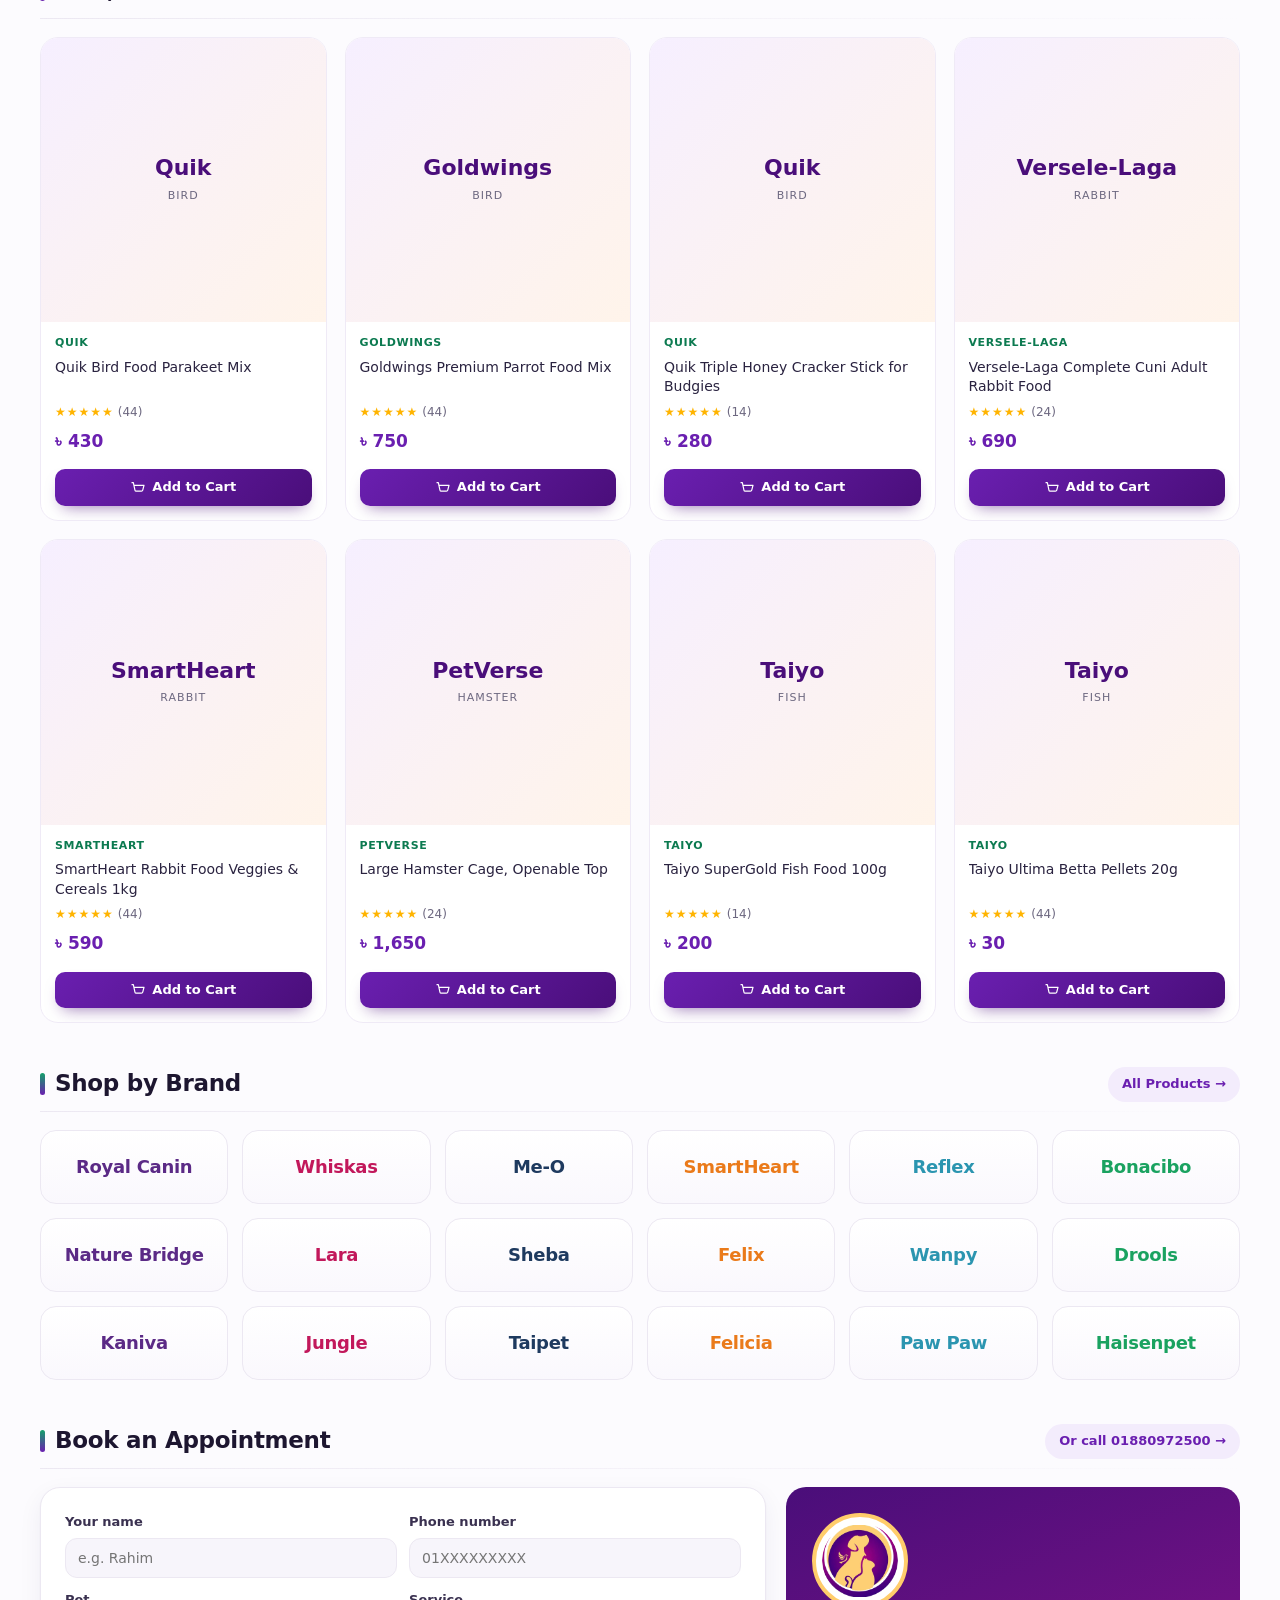
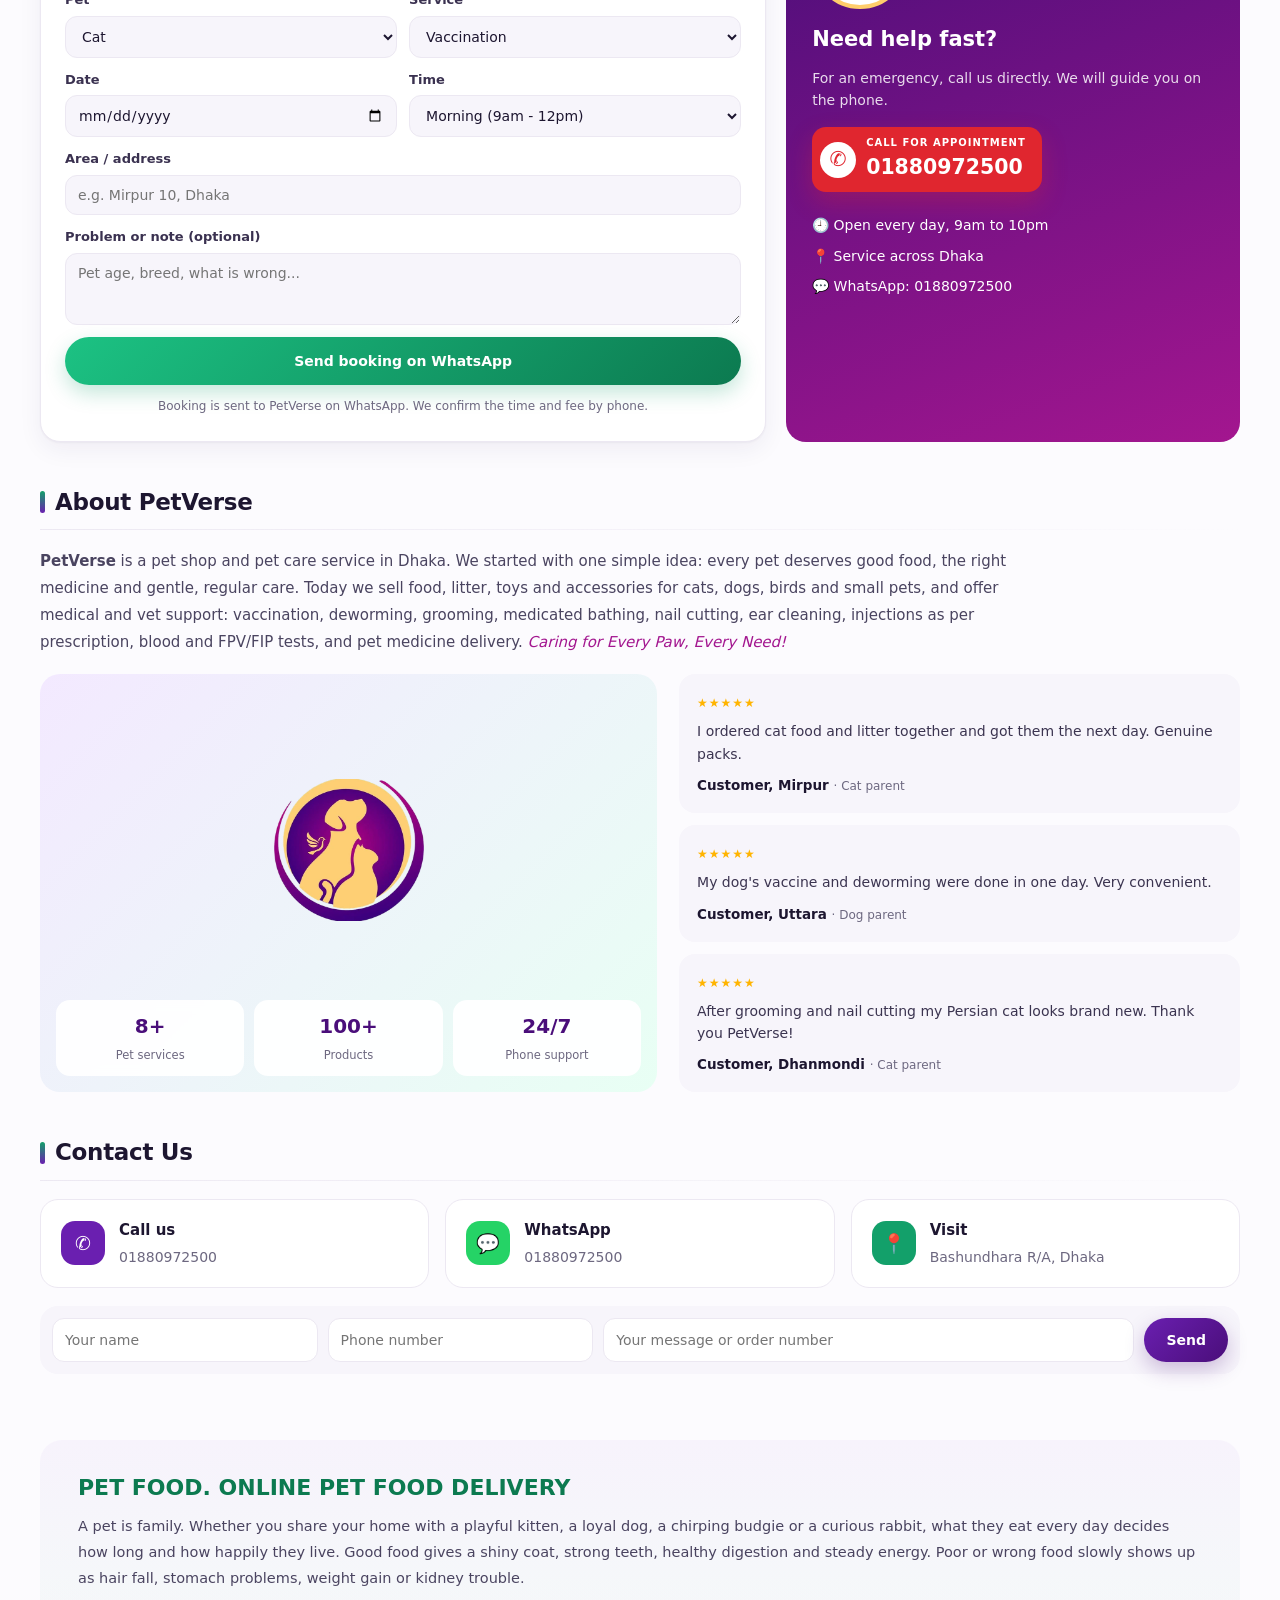
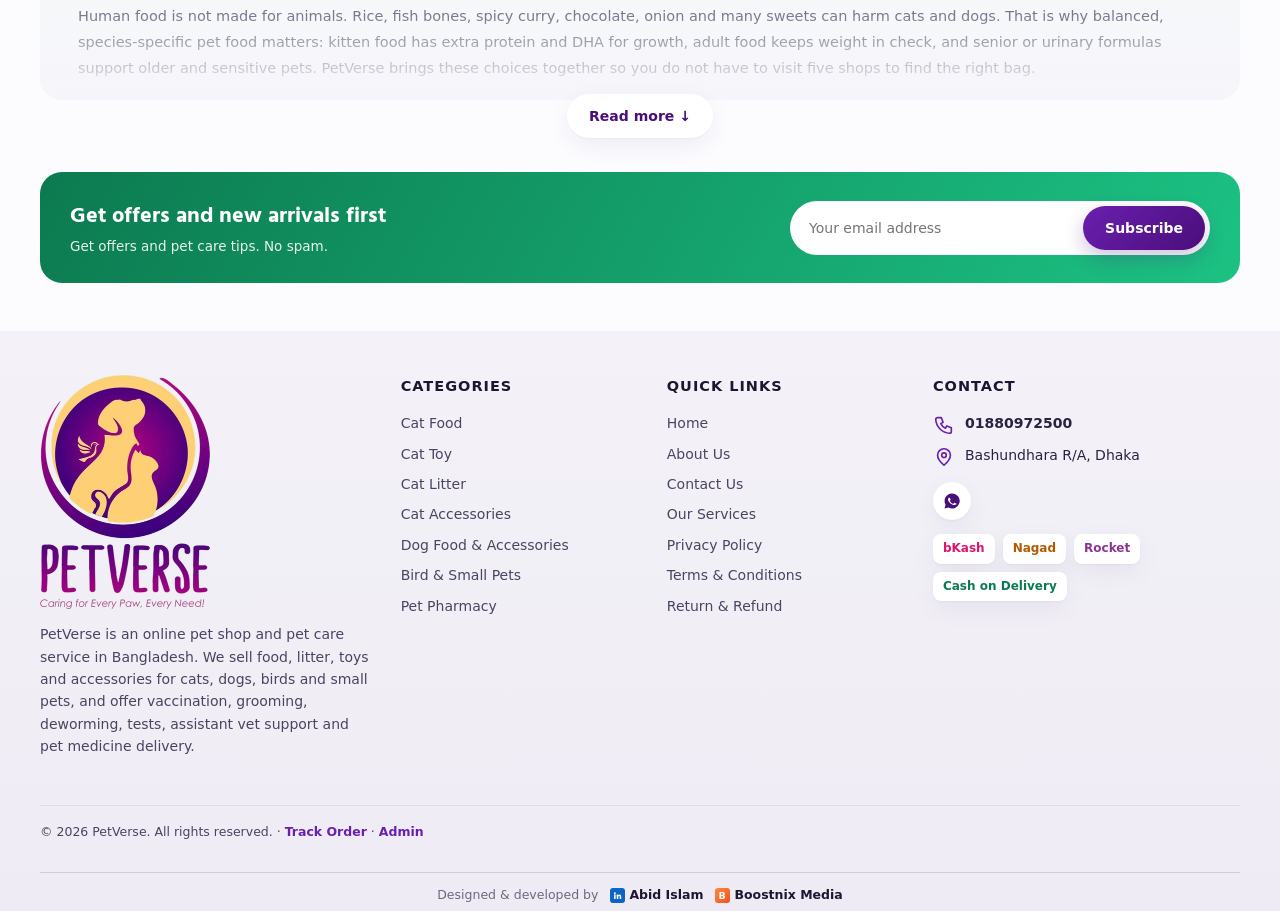
==== commit 16286db7: "Full check fixes: tab bar, cart, row spacing, contact, offers, read more, shorter home" ====
--- a/index.html
+++ b/index.html
@@ -591,9 +591,9 @@
 .ct{position:relative;display:flex;flex-direction:column;border-radius:18px;padding:10px 10px 12px;color:#fff;background:linear-gradient(150deg,var(--a),var(--b));box-shadow:0 12px 24px -14px var(--a);transition:.2s;overflow:hidden}
 .ct:hover{transform:translateY(-3px);box-shadow:0 18px 30px -14px var(--a)}
 .ct:after{content:"";position:absolute;right:-30px;top:-30px;width:90px;height:90px;border-radius:50%;background:rgba(255,255,255,.16)}
-.ci{display:block;aspect-ratio:1;background:#fff;border-radius:13px;overflow:hidden;position:relative;z-index:1}
-.ci img{width:100%;height:100%;object-fit:contain;padding:8%;transition:.4s}.ct:hover .ci img{transform:scale(1.07)}
-.ci .fbb b{font-size:14px}
+.ct .ci{display:block;aspect-ratio:1;background:#fff;border-radius:13px;overflow:hidden;position:relative;z-index:1;padding:0;border:0;grid-template-columns:none}
+.ct .ci img{width:100%;height:100%;object-fit:contain;padding:8%;transition:.4s;border:0;border-radius:0}.ct:hover .ci img{transform:scale(1.07)}
+.ct .ci .fbb b{font-size:14px}
 .ct b{margin-top:9px;font-size:14px;line-height:1.2;position:relative;z-index:1}
 .ct small{font-size:11.5px;opacity:.95;font-weight:600;position:relative;z-index:1}
 @media (max-width:1100px){.cts{grid-template-columns:repeat(4,1fr)}}
@@ -857,7 +857,32 @@
  .slide.pb[style*="ff6a13"] .pi img{object-fit:cover;padding:0!important}
 }
 input,select,textarea,button{font-family:inherit}
-html,body{overflow-x:clip;max-width:100%}.hs-t,.hs>*{min-width:0}.tabbar{overflow:hidden}
+html,body{overflow-x:clip;max-width:100%}.hs-t,.hs>*{min-width:0}.tabbar a{-webkit-tap-highlight-color:transparent}.tabbar a:focus:not(:focus-visible),nav.mn a:focus:not(:focus-visible),.appcats a:focus:not(:focus-visible){outline:none}
+
+/* audit fixes Nov 28 */
+.pt img,.pt img.ph{right:14px;top:50%;bottom:auto;transform:translateY(-50%) rotate(4deg);height:80%;width:auto;aspect-ratio:1;max-width:40%;object-fit:contain;background:#fff;border-radius:18px;padding:6px;box-shadow:0 0 0 4px rgba(255,255,255,.25),0 14px 26px -10px rgba(0,0,0,.45);filter:none;-webkit-mask-image:none;mask-image:none}
+.pt .t{max-width:56%}
+@media(max-width:760px){.pt h4{font-size:19px}}
+.grid,.svcs,.feat,.promos,.cts,.appcats,.tabs,.pets,.brands{scroll-padding-inline:14px}
+#contact .cts{display:grid!important;grid-template-columns:repeat(3,1fr);gap:16px;overflow:visible;margin:0 0 18px;padding:0;scroll-snap-type:none}
+#contact .ctc{grid-template-columns:auto 1fr;column-gap:14px;align-items:center;padding:18px 20px}
+#contact .ctc i{grid-row:span 2;margin:0}
+#contact .ctc span{font-size:14px;word-break:normal}
+.seo{position:relative}
+.seo.clip{max-height:260px;overflow:hidden}
+.seo.clip:after{content:"";position:absolute;left:0;right:0;bottom:0;height:120px;background:linear-gradient(rgba(247,245,251,0),var(--bg));pointer-events:none}
+.seo-more{display:flex;margin:-6px auto 0;position:relative;z-index:2}
+.drawer.on~.toast{top:74px;bottom:auto}
+@media(min-width:761px){main section .grid:not(.sgrid):not(.all)>*:nth-child(n+9){display:none}}
+@media(max-width:760px){
+ .lf h3{padding:0 14px}
+ .cts{padding:0 14px 8px!important}
+ #contact .cts{grid-template-columns:1fr;gap:10px}
+ #contact .ctc{padding:14px 16px}
+ .sh{flex-wrap:wrap;row-gap:6px}
+ .seo{padding:22px 18px}
+ .seo.clip{max-height:220px}
+}
 </style>
 <script>function pf(el){const r=el.dataset.r;if(r){el.removeAttribute("data-r");el.src=r}else el.style.visibility="hidden"}</script>
 </head>
@@ -1060,7 +1085,7 @@
   <div class="sh"><h3>About PetVerse</h3></div>
   <p class="about-tx"><b>PetVerse</b> is a pet shop and pet care service in Dhaka. We started with one simple idea: every pet deserves good food, the right medicine and gentle, regular care. Today we sell food, litter, toys and accessories for cats, dogs, birds and small pets, and offer medical and vet support: vaccination, deworming, grooming, medicated bathing, nail cutting, ear cleaning, injections as per prescription, blood and FPV/FIP tests, and pet medicine delivery. <i>Caring for Every Paw, Every Need!</i></p>
   <div class="why">
-    <div class="ph"><img src="https://images.unsplash.com/photo-1761393031700-c6be1d6a87ec?w=1000&h=800&fit=crop&q=80&auto=format" onerror="this.remove()" alt="Calm grey cat"><div class="st"><div><b>8+</b><small>Pet services</small></div><div><b>500+</b><small>Products</small></div><div><b>24/7</b><small>Phone support</small></div></div></div>
+    <div class="ph"><img src="https://images.unsplash.com/photo-1761393031700-c6be1d6a87ec?w=1000&h=800&fit=crop&q=80&auto=format" onerror="this.remove()" alt="Calm grey cat"><div class="st"><div><b>8+</b><small>Pet services</small></div><div><b>100+</b><small>Products</small></div><div><b>24/7</b><small>Phone support</small></div></div></div>
     <div class="rv">
       <div><span class="stars">★★★★★</span><p>I ordered cat food and litter together and got them the next day. Genuine packs.</p><b>Customer, Mirpur</b> <small>· Cat parent</small></div>
       <div><span class="stars">★★★★★</span><p>My dog's vaccine and deworming were done in one day. Very convenient.</p><b>Customer, Uttara</b> <small>· Dog parent</small></div>
@@ -1334,7 +1359,7 @@
  document.getElementById("svcs").innerHTML=SVC.map(s=>`<a class="svc rv-in" href="#booking" onclick="pick('${s[1]}')">${s[4]?`<span class="sp"><img src="${s[4].includes('/')?s[4]:US(s[4],500)}" alt="${s[1]}" loading="lazy" onerror="fb(this)"></span>`:`<i class="si" style="background:${s[3]}">${s[0]}</i>`}<span><b>${s[1]}</b><small>${s[2]}</small></span></a>`).join("");
  counts();
 }
-function fillGrid(g){const k=g.dataset.cat;g.innerHTML=(P[k]||[]).map((x,j)=>{const id=x.id||k+j;all[id]=x;return card(x,id)}).join("");g.classList.remove("all");g.scrollLeft=0;const v=g.closest(".wrap").querySelector(".va");if(v)v.textContent=(P[k]||[]).length>12||innerWidth<=760?"View All ("+(P[k]||[]).length+") →":"";v.hidden=!v.textContent;}
+function fillGrid(g){const k=g.dataset.cat;g.innerHTML=(P[k]||[]).map((x,j)=>{const id=x.id||k+j;all[id]=x;return card(x,id)}).join("");g.classList.remove("all");g.scrollLeft=0;const v=g.closest(".wrap").querySelector(".va");if(v)v.textContent=(P[k]||[]).length>8||innerWidth<=760?"View All ("+(P[k]||[]).length+") →":"";v.hidden=!v.textContent;}
 function tabCounts(){document.querySelectorAll(".tabs button").forEach(b=>{let c=b.querySelector("small");if(!c){c=document.createElement("small");b.append(c)}c.textContent=(P[b.dataset.k]||[]).length})}
 tabCounts();
 if(PAGES){document.querySelectorAll("img.rp[data-r]").forEach(i=>{if(/img\/p\//.test(i.getAttribute("src")))i.src=i.dataset.r});}
@@ -1372,7 +1397,7 @@
 (function(){let k=0;setInterval(()=>{const s=document.querySelectorAll(".tick span");if(s.length<2)return;if(k>=s.length)k=0;s[k].classList.remove("on");s[k].classList.add("out");const p=s[k];setTimeout(()=>p.classList.remove("out"),600);k=(k+1)%s.length;s[k].classList.add("on")},3500)})();
 const bd=document.querySelector('#bkf input[type=date]');if(bd){const n=new Date();bd.min=n.toISOString().slice(0,10)}
 (function(){const c=document.getElementById("cd");if(!c)return;const b=c.querySelectorAll("b");const tick=()=>{const n=new Date();let e=new Date(n);e.setHours(24,0,0,0);if(window.DEAL_END&&new Date(window.DEAL_END)>n)e=new Date(window.DEAL_END);let s=Math.max(0,(e-n)/1000|0);const h=s/3600|0,m=(s%3600)/60|0,x=s%60;[h,m,x].forEach((v,i)=>b[i].textContent=String(v).padStart(2,"0"))};tick();setInterval(tick,1000)})();
-function va(a){const sec=a.closest("section"),gg=sec&&sec.querySelector(".grid[data-cat]");if(gg){location.hash="#shop/"+(sec.id==="cat-food"?"cat":gg.dataset.cat);return false}const g0=a.closest(".wrap").querySelector(".grid.lim");if(innerWidth>760){if(!g0)return true;const on=g0.classList.toggle("all");a.textContent=on?"Show less ↑":"View All →";return false}const g=a.closest(".wrap").querySelector(".grid");const on=g.classList.toggle("all");a.textContent=on?"Show less ↑":"View All →";if(!on)g.scrollLeft=0;return false}
+function va(a){const sec=a.closest("section"),gg=sec&&sec.querySelector(".grid[data-cat]");if(gg){location.hash="#shop/"+(sec.id==="cat-food"?"cat":gg.dataset.cat);return false}const g0=a.closest(".wrap").querySelector(".grid.lim");if(innerWidth>760){const g1=a.closest(".wrap").querySelector(".grid");if(!g0&&g1){const on=g1.classList.toggle("all");a.textContent=on?"Show less ↑":"View All →";return false}if(!g0)return true;const on=g0.classList.toggle("all");a.textContent=on?"Show less ↑":"View All →";return false}const g=a.closest(".wrap").querySelector(".grid");const on=g.classList.toggle("all");a.textContent=on?"Show less ↑":"View All →";if(!on)g.scrollLeft=0;return false}
 function pick(n){const s=document.querySelector('#bkf select[name=service]');if(!s)return;for(const o of s.options)if(o.text.toLowerCase().startsWith(n.toLowerCase().slice(0,10)))s.value=o.value}
 render();
 
@@ -1628,7 +1653,7 @@
  ${rel.length?`<section class="sv-rel"><div class="sh"><h2>You may also like</h2><a class="va" href="#shop/${k}">View all →</a></div>${grid(rel)}</section>`:""}`;
  document.title=x.n+" | PetVerse";if(!again)track("ViewContent",x)}
 let last="";
-function navOn(h){document.querySelectorAll("nav.mn a,.tabbar a").forEach(a=>{const r=a.getAttribute("href")||"";a.classList.toggle("on",r==="#"+h||(h===""&&r==="#"&&!a.onclick&&!a.getAttribute("onclick"))||(/^(shop|search)/.test(h)&&r==="#shop"&&a.closest(".tabbar")))})}
+function navOn(h){document.querySelectorAll("nav.mn a,.tabbar a").forEach(a=>{const r=a.getAttribute("href")||"";a.classList.toggle("on",(h&&r==="#"+h)||(h===""&&r==="#"&&/^\s*Home\s*$/.test(a.textContent))||(/^(shop|search)/.test(h)&&r==="#shop"&&a.closest(".tabbar")))})}
 window.svRoute=function(again){
  let h=decodeURIComponent(location.hash.slice(1));
  if(OLD[h]){history.replaceState(null,"","#"+OLD[h]);h=OLD[h]}
@@ -1656,5 +1681,9 @@
 })();
 
 </script>
+<script>
+/* long SEO text: show a short part with "Read more" */
+(function(){const s=document.getElementById("seo");if(!s)return;s.classList.add("clip");const b=document.createElement("button");b.className="btn w seo-more";b.type="button";b.textContent="Read more ↓";b.onclick=()=>{const c=s.classList.toggle("clip");b.textContent=c?"Read more ↓":"Show less ↑";if(c)s.scrollIntoView({block:"start"})};s.after(b)})();
+</script>
 </body>
 </html>
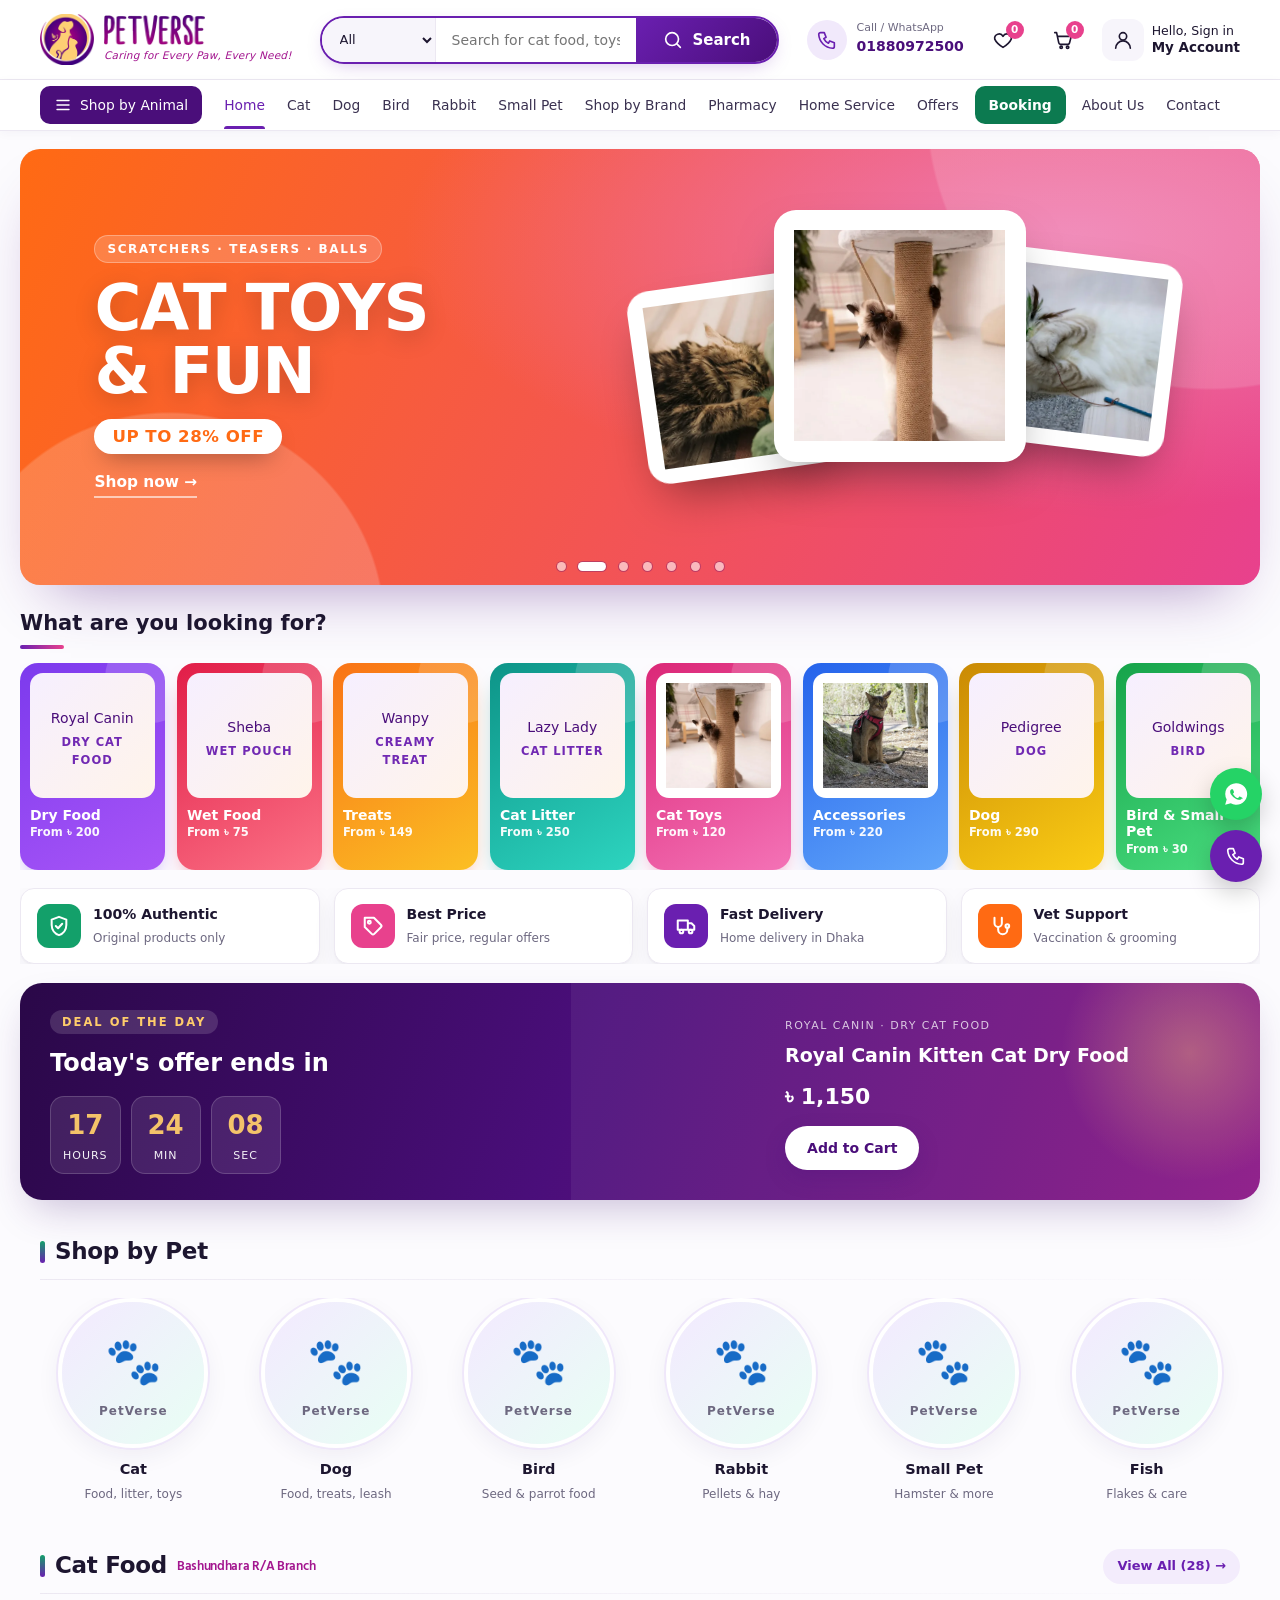
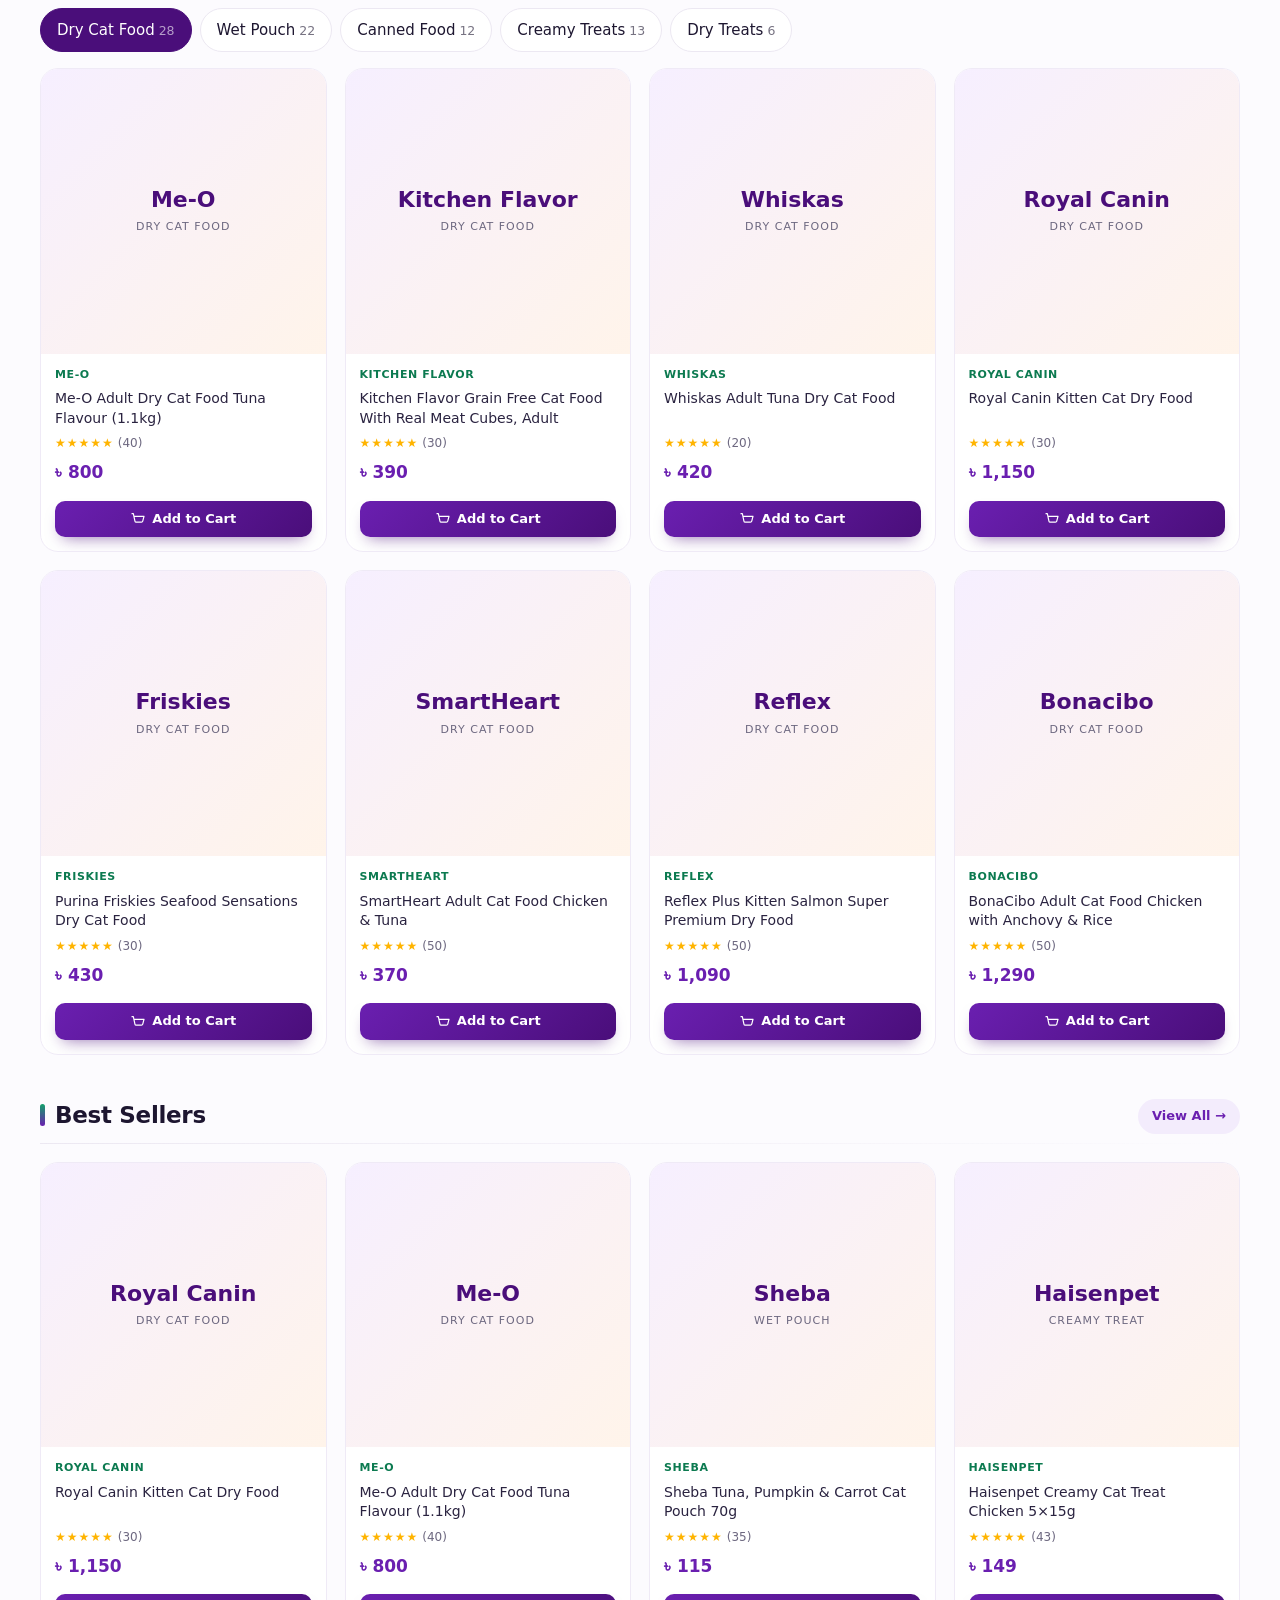
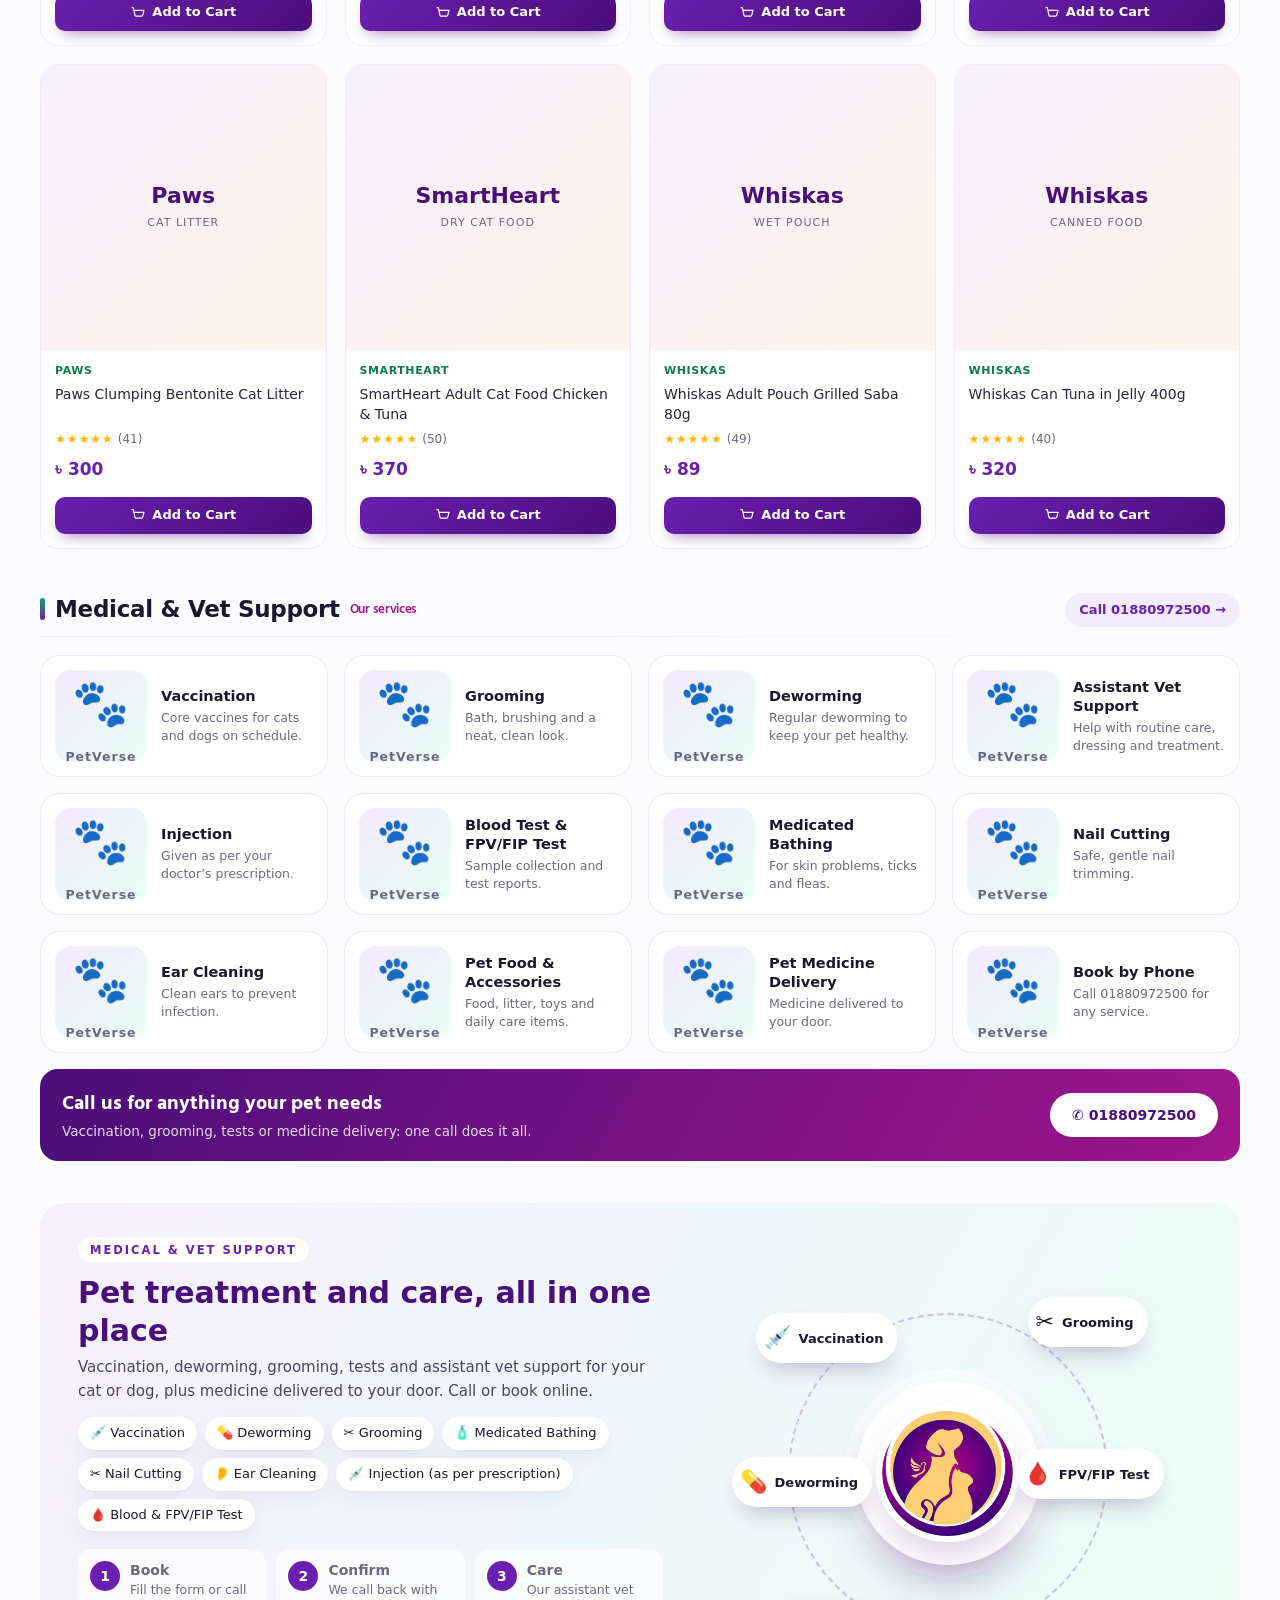
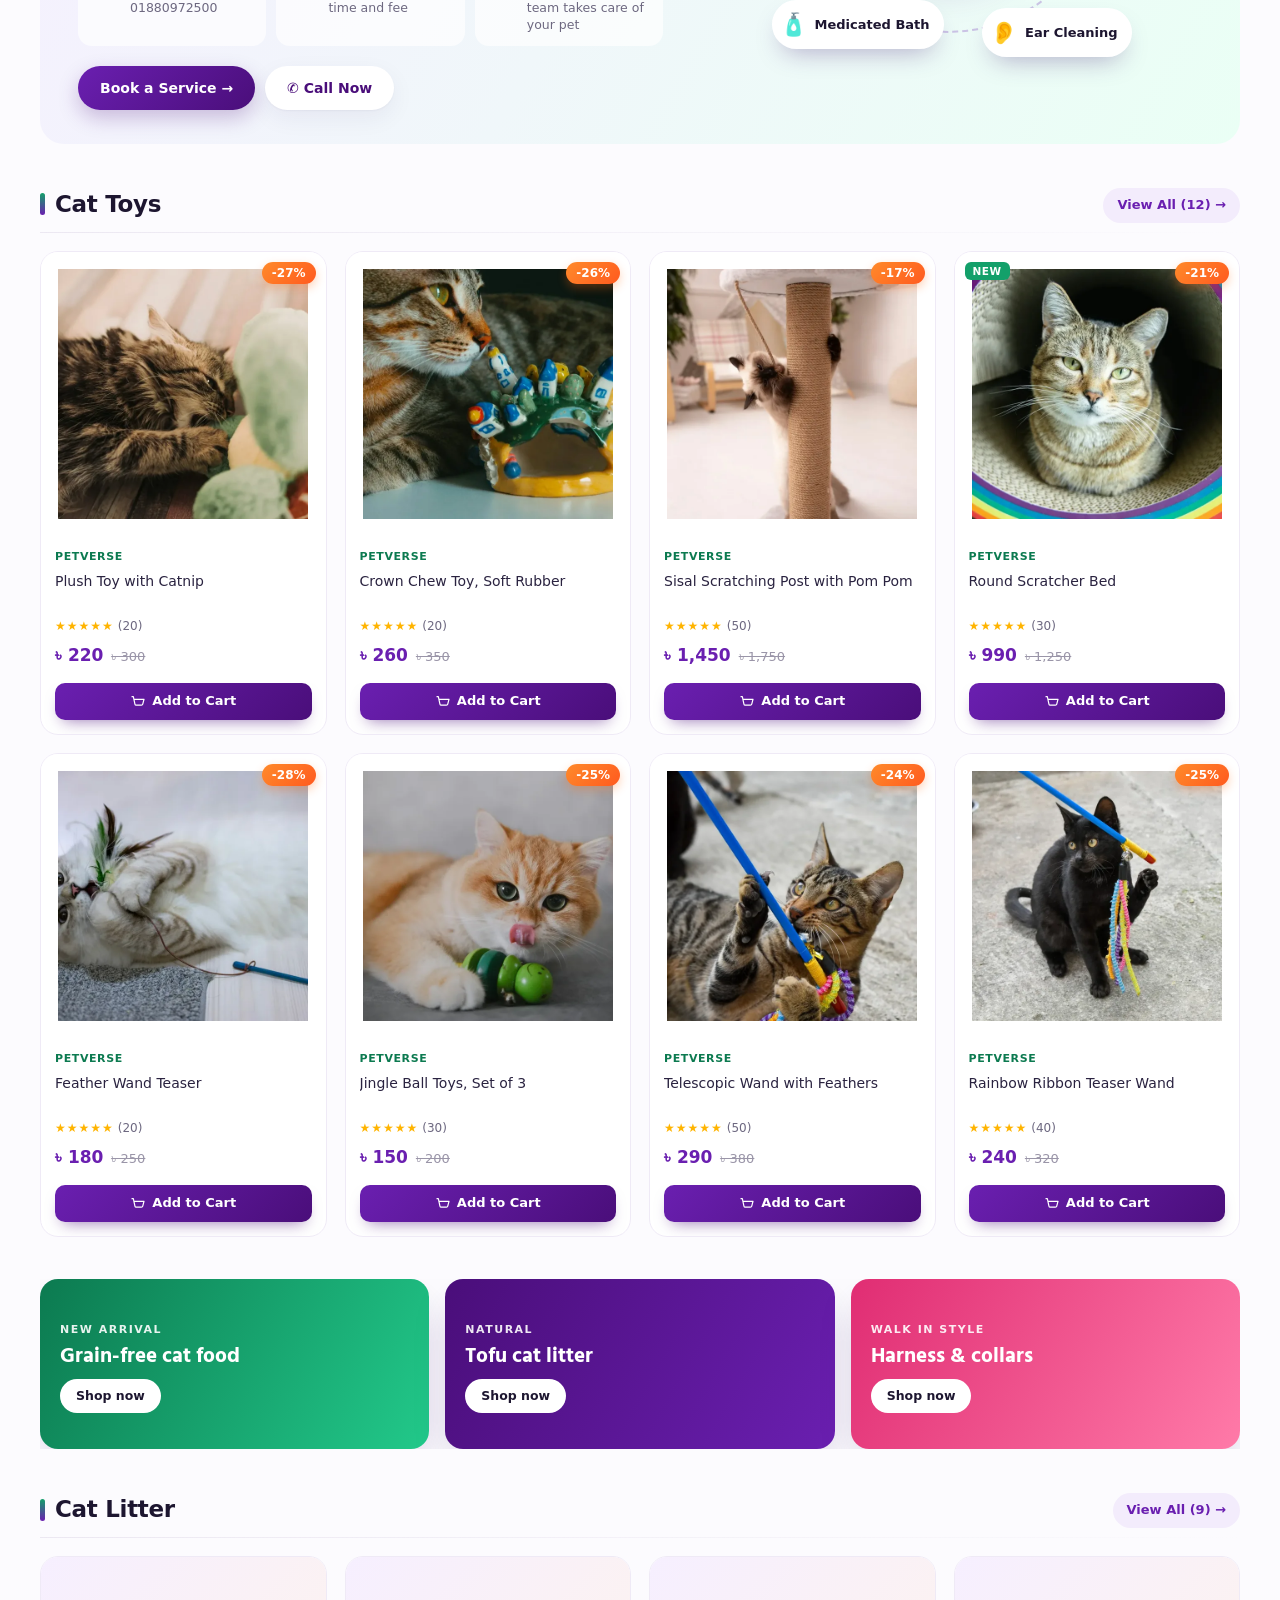
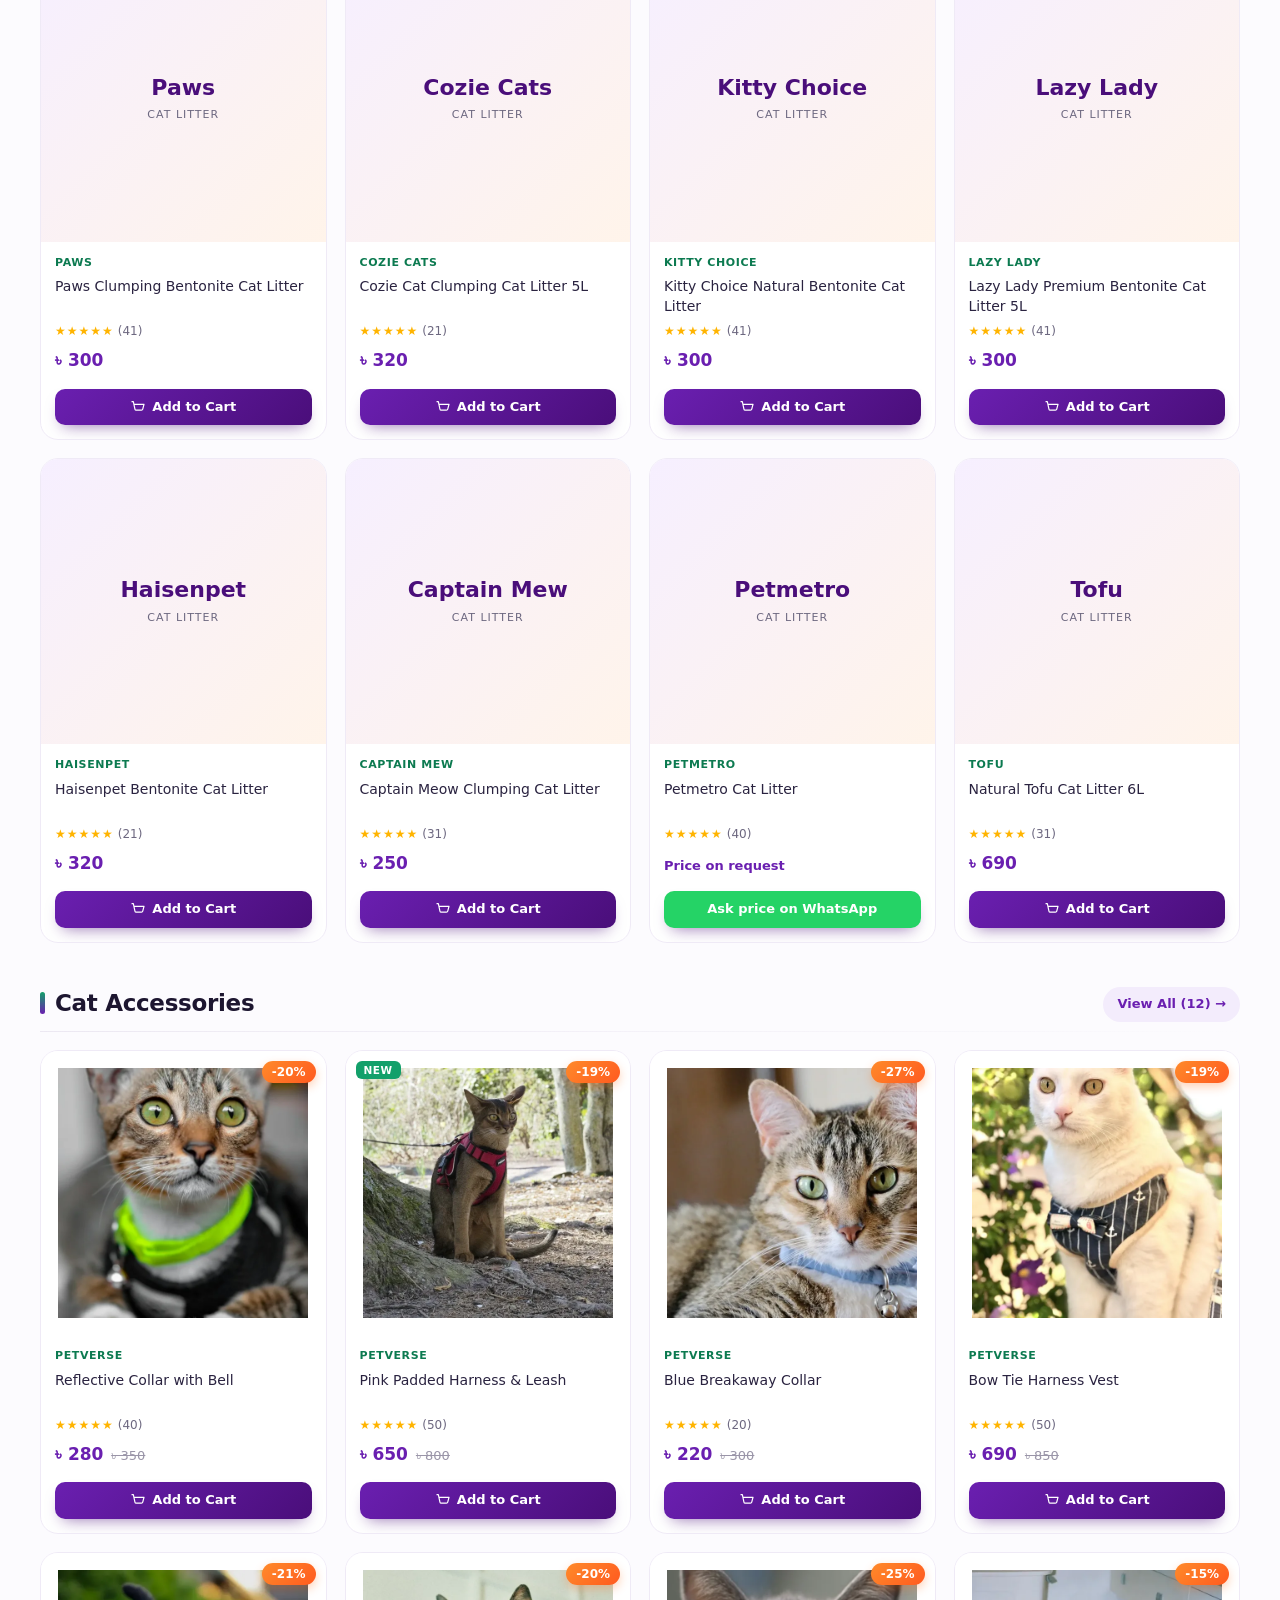
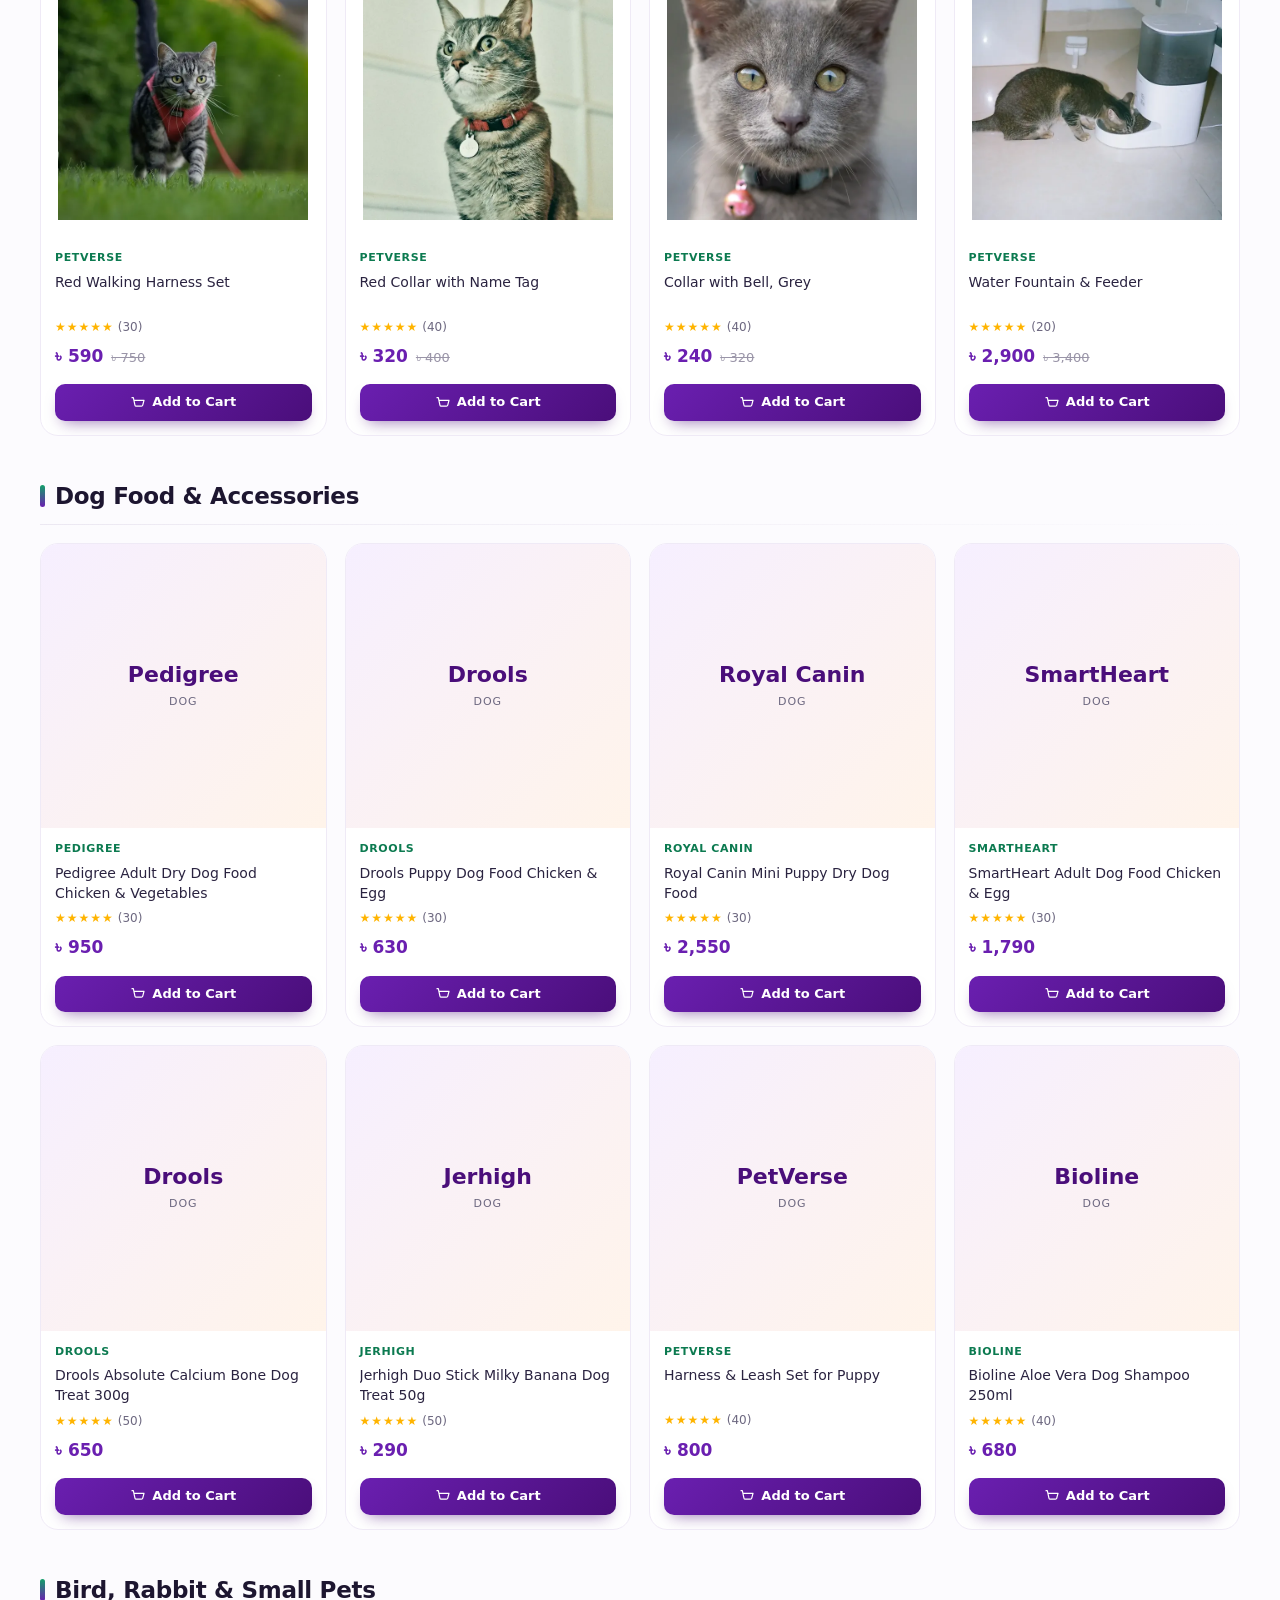
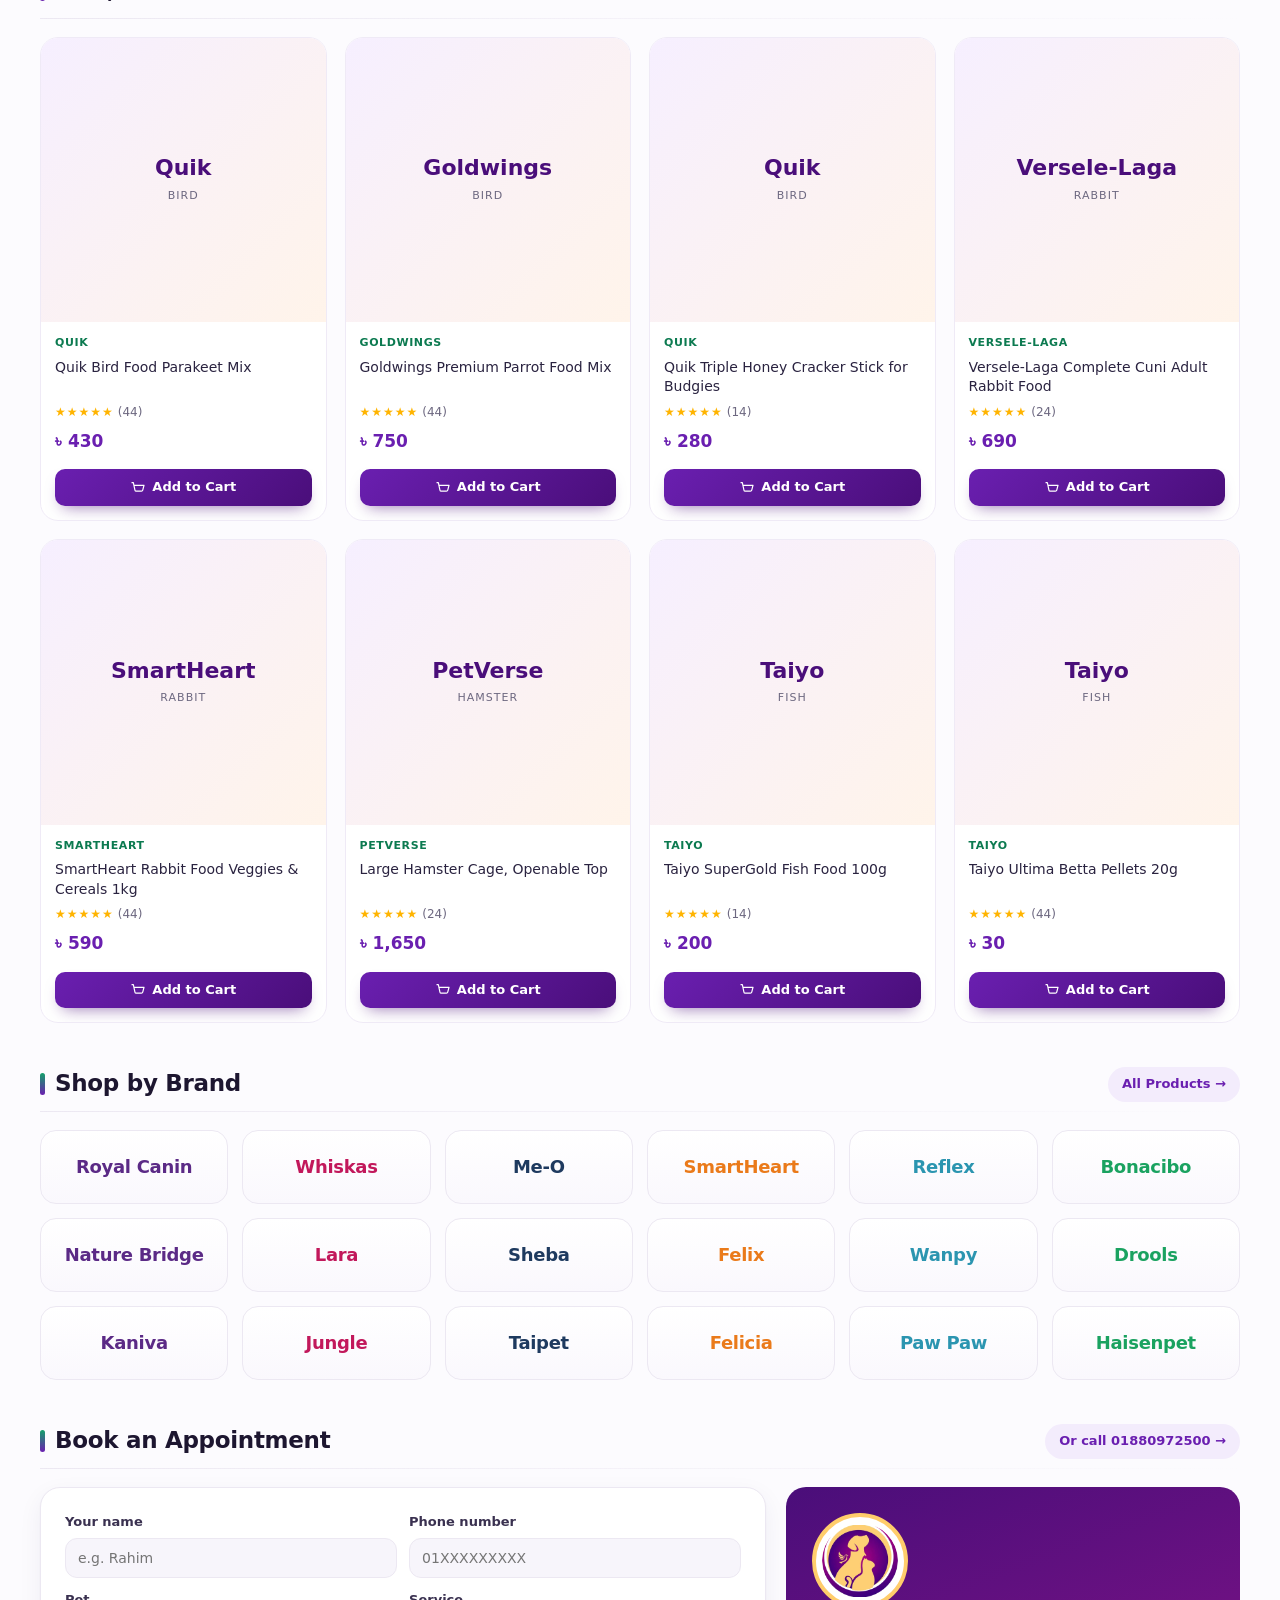
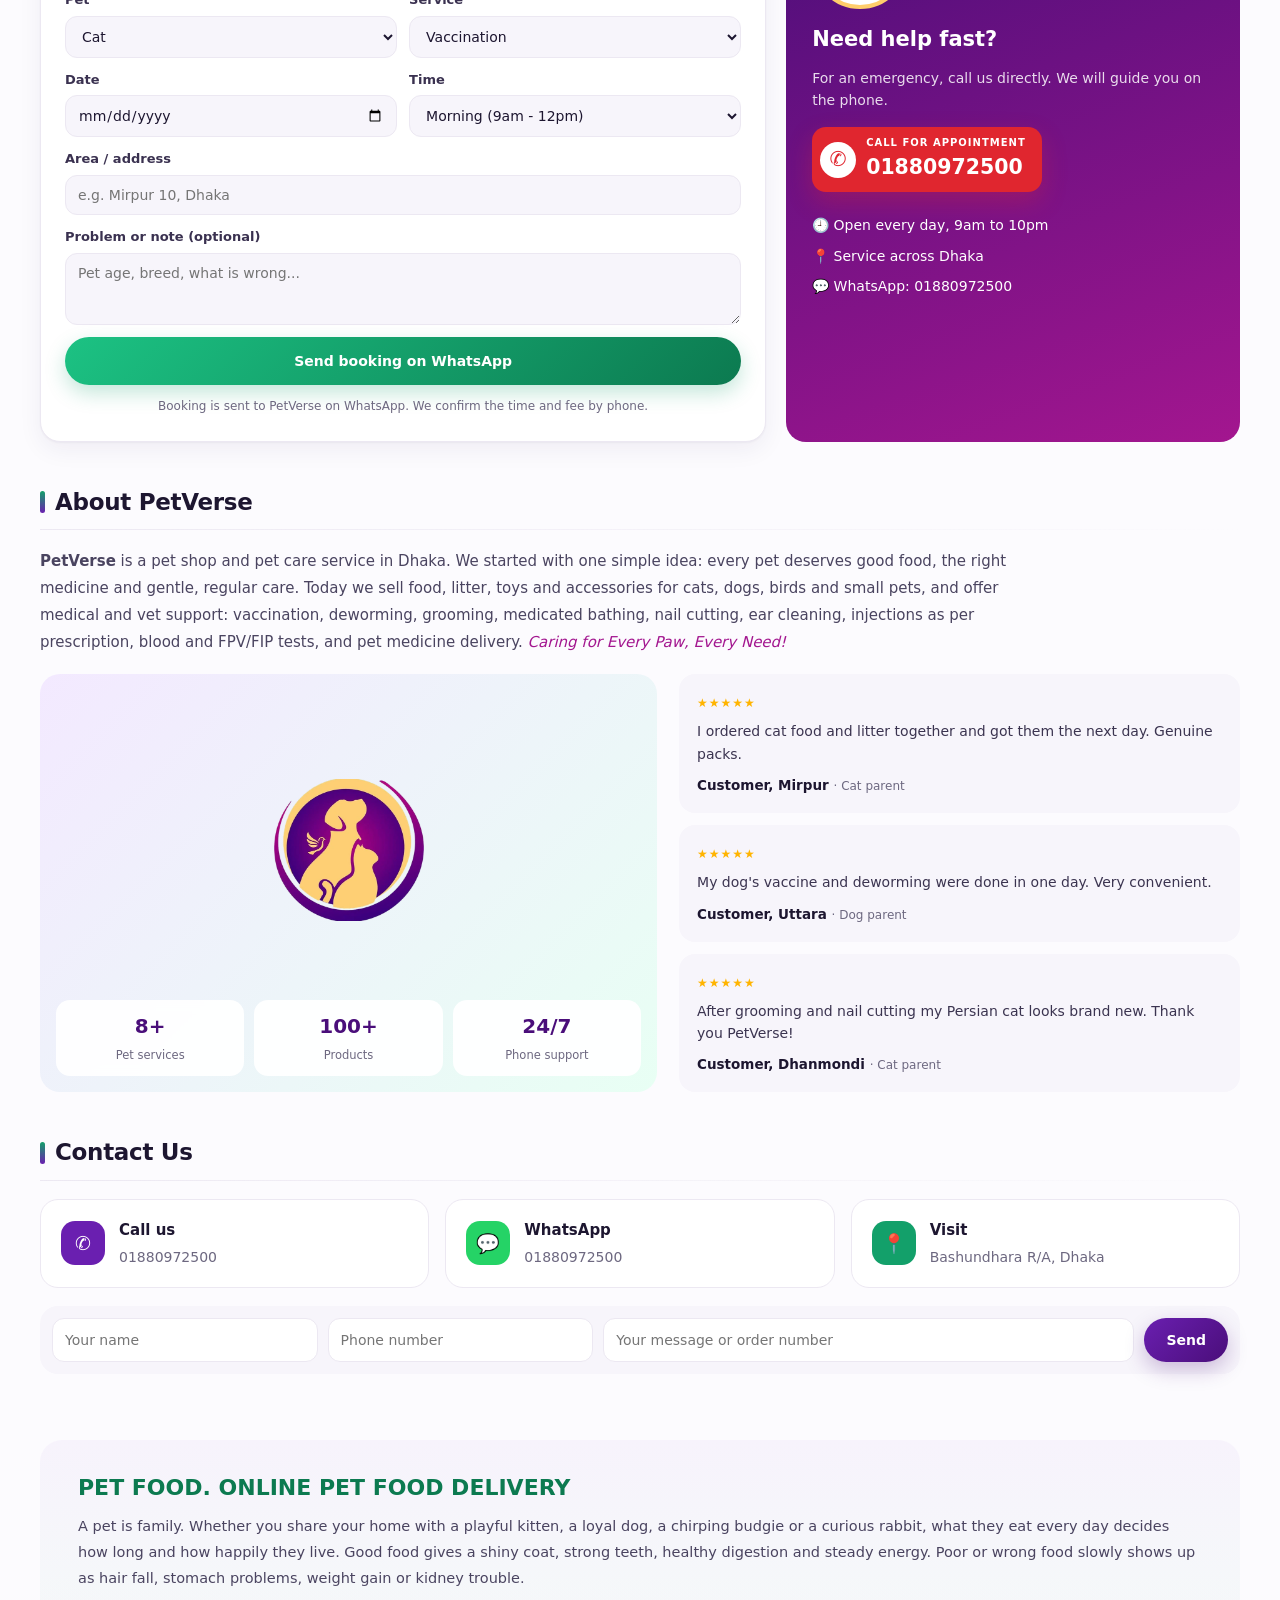
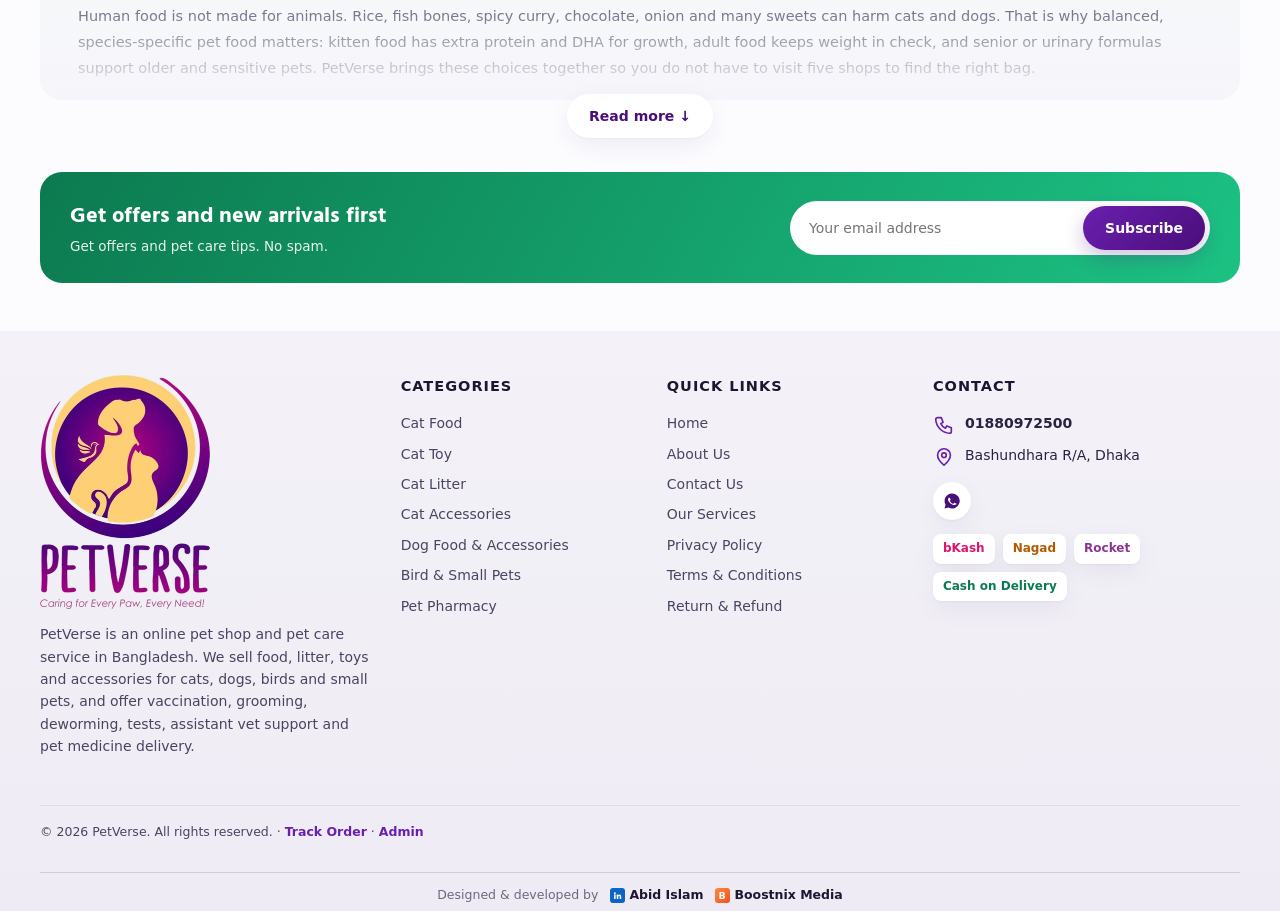
==== commit 59e26d47: "Speed fixes, service bookings in admin, Bashundhara/Baridhara SEO" ====
--- a/index.html
+++ b/index.html
@@ -3,18 +3,22 @@
 <head>
 <meta charset="utf-8">
 <meta name="viewport" content="width=device-width,initial-scale=1">
-<title>PetVerse | Online Pet Shop in Bangladesh: Cat Food, Dog Food, Pet Accessories & Vet Care</title>
-<meta name="description" content="PetVerse is an online pet shop in Bangladesh. Buy cat food, dog food, cat litter, toys and accessories, and book vaccination, grooming, deworming, vet support and pet medicine delivery and home delivery. Call 01880972500.">
+<title>PetVerse Pet Shop in Bashundhara &amp; Baridhara, Dhaka | Cat Food, Vet &amp; Grooming</title>
+<meta name="description" content="PetVerse pet shop in Bashundhara R/A, Dhaka. Cat food, dog food, litter and accessories with fast home delivery to Bashundhara, Baridhara, Gulshan and Badda. Vaccination, grooming and home vet service. Call 01880972500.">
+<meta name="keywords" content="pet shop Bashundhara, pet shop Baridhara, cat food Bashundhara, vet service Bashundhara, pet grooming Baridhara, home vet service Dhaka, cat food Dhaka, pet shop Dhaka, PetVerse">
+<meta name="geo.region" content="BD-13">
+<meta name="geo.placename" content="Bashundhara R/A, Dhaka">
 <meta name="theme-color" content="#4a0e7a">
-<meta property="og:title" content="PetVerse | Caring for Every Paw, Every Need!">
-<meta property="og:description" content="Pet food, accessories, vaccination, grooming, deworming, vet support and medicine delivery in Bangladesh.">
-<meta property="og:image" content="https://abid2929.github.io/petverse/img/og.jpg?v=2">
+<meta property="og:title" content="PetVerse Pet Shop | Bashundhara &amp; Baridhara, Dhaka">
+<meta property="og:description" content="Pet food, accessories, vaccination, grooming and home vet service in Bashundhara, Baridhara and all of Dhaka. Call 01880972500.">
+<meta property="og:locale" content="en_BD">
+<meta property="og:image" content="https://petversebd.com/img/og.jpg?v=2">
 <meta property="og:image:width" content="1200">
 <meta property="og:image:height" content="630">
 <meta property="og:type" content="website">
 <meta property="og:site_name" content="PetVerse">
 <meta name="twitter:card" content="summary_large_image">
-<link rel="canonical" href="https://abid2929.github.io/petverse/"><meta property="og:url" content="https://abid2929.github.io/petverse/">
+<link rel="canonical" href="https://petversebd.com/"><meta property="og:url" content="https://petversebd.com/">
 <link rel="icon" href="favicon.ico" sizes="48x48">
 <link rel="icon" type="image/png" sizes="192x192" href="img/icon-192.png">
 <link rel="icon" type="image/png" sizes="96x96" href="img/icon-96.png">
@@ -22,12 +26,13 @@
 <link rel="manifest" href="manifest.webmanifest">
 <link rel="preload" href="fonts/poppins-800.woff2" as="font" type="font/woff2" crossorigin>
 <link rel="preload" href="fonts/poppins-500.woff2" as="font" type="font/woff2" crossorigin>
+<link rel="preconnect" href="https://mikipetstore.com">
 <link rel="preconnect" href="https://fonts.googleapis.com">
 <link rel="preconnect" href="https://fonts.gstatic.com" crossorigin>
 <link rel="preload" as="style" href="https://fonts.googleapis.com/css2?family=Hind+Siliguri:wght@500;600;700&display=swap" onload="this.onload=null;this.rel='stylesheet'"><noscript><link rel="stylesheet" href="https://fonts.googleapis.com/css2?family=Hind+Siliguri:wght@500;600;700&display=swap"></noscript>
-<link rel="preload" as="image" href="https://mikipetstore.com/cdn/shop/files/ROYAL-CANIN-KITTEN-CAT-DRY-FOOD.jpg?v=1777191944&amp;width=600" fetchpriority="high">
+<link rel="preload" as="image" href="https://mikipetstore.com/cdn/shop/files/kitten-salmon-re.jpg?v=1779173516&amp;width=400" fetchpriority="high">
 <script type="application/ld+json">
-{"@context":"https://schema.org","@type":"PetStore","name":"PetVerse","slogan":"Caring for Every Paw, Every Need!","telephone":"+8801880972500","image":"https://abid2929.github.io/petverse/img/og.jpg","logo":"https://abid2929.github.io/petverse/img/icon-512.png","url":"https://abid2929.github.io/petverse/","address":{"@type":"PostalAddress","addressLocality":"Dhaka","addressCountry":"BD"},"priceRange":"৳৳"}
+{"@context":"https://schema.org","@graph":[{"@type":"PetStore","@id":"https://petversebd.com/#store","name":"PetVerse","slogan":"Caring for Every Paw, Every Need!","description":"Pet shop and pet care service in Bashundhara R/A, Dhaka: pet food, accessories, vaccination, grooming and home vet service.","telephone":"+8801880972500","url":"https://petversebd.com/","image":"https://petversebd.com/img/og.jpg","logo":"https://petversebd.com/img/icon-512.png","priceRange":"৳৳","currenciesAccepted":"BDT","paymentAccepted":"Cash on delivery","address":{"@type":"PostalAddress","streetAddress":"Bashundhara R/A","addressLocality":"Dhaka","addressRegion":"Dhaka","postalCode":"1229","addressCountry":"BD"},"openingHoursSpecification":[{"@type":"OpeningHoursSpecification","dayOfWeek":["Monday","Tuesday","Wednesday","Thursday","Friday","Saturday","Sunday"],"opens":"09:00","closes":"22:00"}],"areaServed":[{"@type":"Place","name":"Bashundhara R/A"},{"@type":"Place","name":"Baridhara"},{"@type":"Place","name":"Baridhara DOHS"},{"@type":"Place","name":"Gulshan"},{"@type":"Place","name":"Banani"},{"@type":"Place","name":"Badda"},{"@type":"Place","name":"Notun Bazar"},{"@type":"Place","name":"Vatara"},{"@type":"Place","name":"Nadda"},{"@type":"Place","name":"Kuril"},{"@type":"Place","name":"Uttara"},{"@type":"Place","name":"Dhaka"}],"hasOfferCatalog":{"@type":"OfferCatalog","name":"Pet care services","itemListElement":[{"@type":"Offer","itemOffered":{"@type":"Service","name":"Vaccination","areaServed":"Bashundhara, Baridhara, Dhaka"}},{"@type":"Offer","itemOffered":{"@type":"Service","name":"Grooming","areaServed":"Bashundhara, Baridhara, Dhaka"}},{"@type":"Offer","itemOffered":{"@type":"Service","name":"Deworming","areaServed":"Bashundhara, Baridhara, Dhaka"}},{"@type":"Offer","itemOffered":{"@type":"Service","name":"Home Vet Service","areaServed":"Bashundhara, Baridhara, Dhaka"}},{"@type":"Offer","itemOffered":{"@type":"Service","name":"Medicated Bathing","areaServed":"Bashundhara, Baridhara, Dhaka"}},{"@type":"Offer","itemOffered":{"@type":"Service","name":"Nail Cutting","areaServed":"Bashundhara, Baridhara, Dhaka"}},{"@type":"Offer","itemOffered":{"@type":"Service","name":"Ear Cleaning","areaServed":"Bashundhara, Baridhara, Dhaka"}},{"@type":"Offer","itemOffered":{"@type":"Service","name":"Blood Test & FPV/FIP Test","areaServed":"Bashundhara, Baridhara, Dhaka"}},{"@type":"Offer","itemOffered":{"@type":"Service","name":"Pet Medicine Delivery","areaServed":"Bashundhara, Baridhara, Dhaka"}},{"@type":"Offer","itemOffered":{"@type":"Service","name":"Pet Food Home Delivery","areaServed":"Bashundhara, Baridhara, Dhaka"}}]}},{"@type":"WebSite","@id":"https://petversebd.com/#site","name":"PetVerse","url":"https://petversebd.com/","publisher":{"@id":"https://petversebd.com/#store"}},{"@type":"FAQPage","mainEntity":[{"@type":"Question","name":"Is there a pet shop in Bashundhara R/A?","acceptedAnswer":{"@type":"Answer","text":"Yes. PetVerse has its branch in Bashundhara R/A, Dhaka. You can buy cat food, dog food, litter, toys and accessories, or order online for home delivery. Call 01880972500."}},{"@type":"Question","name":"Do you deliver pet food to Baridhara and Gulshan?","acceptedAnswer":{"@type":"Answer","text":"Yes. PetVerse delivers to Baridhara, Baridhara DOHS, Gulshan, Banani, Badda, Notun Bazar and all areas of Dhaka, usually in 1 to 2 days and often the same day near Bashundhara."}},{"@type":"Question","name":"Can a vet come to my home in Bashundhara or Baridhara?","acceptedAnswer":{"@type":"Answer","text":"Yes. Book Home Vet Service on the website or call 01880972500. Our vet team comes to your home for vaccination, deworming, check-ups and medicine."}},{"@type":"Question","name":"Do you offer cat grooming in Bashundhara?","acceptedAnswer":{"@type":"Answer","text":"Yes. PetVerse offers grooming, medicated bathing, nail cutting and ear cleaning for cats and dogs. Book online or call to fix a time."}}]}]}
 </script>
 <style>@font-face{font-family:Poppins,system-ui,"Segoe UI",Roboto,sans-serif;font-style:normal;font-weight:400;font-display:swap;src:url(fonts/poppins-400.woff2) format('woff2');unicode-range:U+0000-00FF, U+0131, U+0152-0153, U+02BB-02BC, U+02C6, U+02DA, U+02DC, U+0304, U+0308, U+0329, U+2000-206F, U+20AC, U+2122, U+2191, U+2193, U+2212, U+2215, U+FEFF, U+FFFD}
 @font-face{font-family:Poppins,system-ui,"Segoe UI",Roboto,sans-serif;font-style:normal;font-weight:500;font-display:swap;src:url(fonts/poppins-500.woff2) format('woff2');unicode-range:U+0000-00FF, U+0131, U+0152-0153, U+02BB-02BC, U+02C6, U+02DA, U+02DC, U+0304, U+0308, U+0329, U+2000-206F, U+20AC, U+2122, U+2191, U+2193, U+2212, U+2215, U+FEFF, U+FFFD}
@@ -255,7 +260,7 @@
 /* seo */
 .seo{background:var(--bg);border-radius:22px;padding:34px 38px;margin-top:24px}
 .seo h2{font-size:22px;margin:26px 0 10px;line-height:1.3;color:var(--gr2);font-weight:700}
-.seo h2:first-child{margin-top:0}.seo h2:nth-of-type(even){color:var(--pu2)}
+.seo h3{font-size:16px;margin:16px 0 4px;color:#2b1d3d;font-weight:600}.seo h2:first-child{margin-top:0}.seo h2:nth-of-type(even){color:var(--pu2)}
 .seo p{margin:0 0 12px;color:#4a4460;font-size:14.5px;line-height:1.8}
 .seo ul{margin:0 0 12px;padding-left:20px;color:#4a4460;font-size:14.5px;line-height:1.8}
 .seo a{color:var(--pu2);font-weight:600}
@@ -883,6 +888,16 @@
  .seo{padding:22px 18px}
  .seo.clip{max-height:220px}
 }
+/* speed: no fade on first paint (LCP) */
+@keyframes pvDownT{from{transform:translateY(-18px)}}
+@keyframes pvRiseT{from{transform:translateY(26px) scale(.985)}}
+@keyframes upT{from{transform:translateY(14px)}}
+@keyframes zinT{from{scale:.92}}
+header.top,nav.mn{animation-name:pvDownT}
+.hero .slider,.lf h3,.cts .ct,.hero .feat,.hero .deal{animation-name:pvRiseT}
+#slider>.slide:first-child.on .pi.m{animation-name:zinT}
+#slider>.slide:first-child.on :is(.pi.l,.pi.r,h1,h2,.pill,.go){animation-name:upT}
+
 </style>
 <script>function pf(el){const r=el.dataset.r;if(r){el.removeAttribute("data-r");el.src=r}else el.style.visibility="hidden"}</script>
 </head>
@@ -943,19 +958,19 @@
     <!-- product banners (bold, like the Jutar Bazar top) -->
     <div class="slide pb on" style="--a:#5b1a9e;--b:#c2188f"><a class="pbx" href="#cat-food">
       <div class="pbt"><span class="pbk">Royal Canin · Reflex · Nature Bridge</span><h1>PREMIUM<br>CAT FOOD</h1><span class="pill" data-k="dry" data-m="from"></span><span class="go">Shop now →</span></div>
-      <div class="pbi"><span class="pi l" data-id="dry3"><img src="https://mikipetstore.com/cdn/shop/files/ROYAL-CANIN-KITTEN-CAT-DRY-FOOD.jpg?v=1777191944&amp;width=600" alt="Royal Canin Kitten Cat Dry Food" onerror="fr(this)"></span><span class="pi r" data-id="dry17"><img src="https://mikipetstore.com/cdn/shop/files/NatureBridge-Classic-Complete-Food-for-Adult-Cat-600x680_png.webp?v=1791021184&amp;width=600" alt="Nature Bridge Classic Complete Food for Adult Cat" onerror="fr(this)"></span><span class="pi m" data-id="dry6"><img src="https://mikipetstore.com/cdn/shop/files/kitten-salmon-re.jpg?v=1779173516&amp;width=600" alt="Reflex Plus Kitten Salmon Super Premium Dry Food" onerror="fr(this)"></span></div>
+      <div class="pbi"><span class="pi l" data-id="dry3"><img src="https://mikipetstore.com/cdn/shop/files/ROYAL-CANIN-KITTEN-CAT-DRY-FOOD.jpg?v=1777191944&amp;width=400" alt="Royal Canin Kitten Cat Dry Food" loading="eager" decoding="async" width="300" height="300" onerror="fr(this)"></span><span class="pi r" data-id="dry17"><img src="https://mikipetstore.com/cdn/shop/files/NatureBridge-Classic-Complete-Food-for-Adult-Cat-600x680_png.webp?v=1791021184&amp;width=400" alt="Nature Bridge Classic Complete Food for Adult Cat" loading="eager" decoding="async" width="300" height="300" onerror="fr(this)"></span><span class="pi m" data-id="dry6"><img src="https://mikipetstore.com/cdn/shop/files/kitten-salmon-re.jpg?v=1779173516&amp;width=400" alt="Reflex Plus Kitten Salmon Super Premium Dry Food" fetchpriority="high" decoding="async" width="300" height="300" onerror="fr(this)"></span></div>
     </a></div>
     <div class="slide pb" style="--a:#ff6a13;--b:#e8418d"><a class="pbx" href="#cat-toy">
       <div class="pbt"><span class="pbk">Scratchers · Teasers · Balls</span><h2>CAT TOYS<br>&amp; FUN</h2><span class="pill" data-k="toy" data-m="off"></span><span class="go">Shop now →</span></div>
-      <div class="pbi"><span class="pi l" data-id="toy0"><img src="img/ph-t1.webp" alt="Plush Toy with Catnip" onerror="fr(this)"></span><span class="pi r" data-id="toy4"><img src="img/ph-t2.webp" alt="Feather Wand Teaser" onerror="fr(this)"></span><span class="pi m" data-id="toy2"><img src="img/ph-t11.webp" alt="Sisal Scratching Post with Pom Pom" onerror="fr(this)"></span></div>
+      <div class="pbi"><span class="pi l" data-id="toy0"><img src="img/ph-t1.webp" alt="Plush Toy with Catnip" loading="lazy" decoding="async" width="300" height="300" onerror="fr(this)"></span><span class="pi r" data-id="toy4"><img src="img/ph-t2.webp" alt="Feather Wand Teaser" loading="lazy" decoding="async" width="300" height="300" onerror="fr(this)"></span><span class="pi m" data-id="toy2"><img src="img/ph-t11.webp" alt="Sisal Scratching Post with Pom Pom" loading="lazy" decoding="async" width="300" height="300" onerror="fr(this)"></span></div>
     </a></div>
     <div class="slide pb" style="--a:#0d8f6a;--b:#14b8a6"><a class="pbx" href="#cat-litter">
       <div class="pbt"><span class="pbk">Clumping · Tofu · Low Dust</span><h2>CAT<br>LITTER</h2><span class="pill" data-k="litter" data-m="from"></span><span class="go">Shop now →</span></div>
-      <div class="pbi"><span class="pi l" data-id="litter0"><img src="https://mikipetstore.com/cdn/shop/files/pawslitte.jpg?v=1740926079&amp;width=600" alt="Paws Clumping Bentonite Cat Litter" onerror="fr(this)"></span><span class="pi r" data-id="litter1"><img src="https://mikipetstore.com/cdn/shop/files/cozziecat.jpg?v=1740925542&amp;width=600" alt="Cozie Cat Clumping Cat Litter 5L" onerror="fr(this)"></span><span class="pi m" data-id="litter3"><img src="https://mikipetstore.com/cdn/shop/files/lazylady.jpg?v=1740925865&amp;width=600" alt="Lazy Lady Premium Bentonite Cat Litter 5L" onerror="fr(this)"></span></div>
+      <div class="pbi"><span class="pi l" data-id="litter0"><img src="https://mikipetstore.com/cdn/shop/files/pawslitte.jpg?v=1740926079&amp;width=400" alt="Paws Clumping Bentonite Cat Litter" loading="lazy" decoding="async" width="300" height="300" onerror="fr(this)"></span><span class="pi r" data-id="litter1"><img src="https://mikipetstore.com/cdn/shop/files/cozziecat.jpg?v=1740925542&amp;width=400" alt="Cozie Cat Clumping Cat Litter 5L" loading="lazy" decoding="async" width="300" height="300" onerror="fr(this)"></span><span class="pi m" data-id="litter3"><img src="https://mikipetstore.com/cdn/shop/files/lazylady.jpg?v=1740925865&amp;width=400" alt="Lazy Lady Premium Bentonite Cat Litter 5L" loading="lazy" decoding="async" width="300" height="300" onerror="fr(this)"></span></div>
     </a></div>
     <div class="slide pb" style="--a:#1d4ed8;--b:#7c3aed"><a class="pbx" href="#dog">
       <div class="pbt"><span class="pbk">Pedigree · Royal Canin · Drools</span><h2>DOG FOOD<br>&amp; CARE</h2><span class="pill" data-k="dog" data-m="from"></span><span class="go">Shop now →</span></div>
-      <div class="pbi"><span class="pi l" data-id="dog0"><img src="https://mikipetstore.com/cdn/shop/files/PedigreeAdultDryDogFood_Chicken_VegetablesFlavour.jpg?v=1741102468&amp;width=600" alt="Pedigree Adult Dry Dog Food Chicken &amp; Vegetables" onerror="fr(this)"></span><span class="pi r" data-id="dog1"><img src="https://mikipetstore.com/cdn/shop/files/drools-dog-food-puppy.jpg?v=1777911242&amp;width=600" alt="Drools Puppy Dog Food Chicken &amp; Egg" onerror="fr(this)"></span><span class="pi m" data-id="dog2"><img src="https://mikipetstore.com/cdn/shop/files/Royal-Canin-Mini-Puppy-Dog-Dry-Food_b30aa2d8-2bff-4dc6-99fb-99259054fd88.jpg?v=1771859443&amp;width=600" alt="Royal Canin Mini Puppy Dry Dog Food" onerror="fr(this)"></span></div>
+      <div class="pbi"><span class="pi l" data-id="dog0"><img src="https://mikipetstore.com/cdn/shop/files/PedigreeAdultDryDogFood_Chicken_VegetablesFlavour.jpg?v=1741102468&amp;width=400" alt="Pedigree Adult Dry Dog Food Chicken &amp; Vegetables" loading="lazy" decoding="async" width="300" height="300" onerror="fr(this)"></span><span class="pi r" data-id="dog1"><img src="https://mikipetstore.com/cdn/shop/files/drools-dog-food-puppy.jpg?v=1777911242&amp;width=400" alt="Drools Puppy Dog Food Chicken &amp; Egg" loading="lazy" decoding="async" width="300" height="300" onerror="fr(this)"></span><span class="pi m" data-id="dog2"><img src="https://mikipetstore.com/cdn/shop/files/Royal-Canin-Mini-Puppy-Dog-Dry-Food_b30aa2d8-2bff-4dc6-99fb-99259054fd88.jpg?v=1771859443&amp;width=400" alt="Royal Canin Mini Puppy Dry Dog Food" loading="lazy" decoding="async" width="300" height="300" onerror="fr(this)"></span></div>
     </a></div>
     <!-- 1: cat food -->
     <div class="slide s1"><div class="sl">
@@ -986,7 +1001,7 @@
     <div class="dots" id="dots"></div>
   </div>
 
-  <div class="lf"><h3>What are you looking for?</h3><div class="cts" id="cts"><a class="ct" href="#shop/dry" data-k="dry" style="--a:#7c3aed;--b:#a855f7"><span class="ci" data-id="dry3"><img src="https://mikipetstore.com/cdn/shop/files/ROYAL-CANIN-KITTEN-CAT-DRY-FOOD.jpg?v=1777191944&amp;width=600" alt="Royal Canin Kitten Cat Dry Food" onerror="fr(this)"></span><b>Dry Food</b><small data-k="dry"></small></a><a class="ct" href="#shop/wet" data-k="wet" style="--a:#e11d48;--b:#fb7185"><span class="ci" data-id="wet0"><img src="https://mikipetstore.com/cdn/shop/files/sheba-Tuna_-Pumpkin-_-Carrot.jpg?v=1764083391&amp;width=600" alt="Sheba Tuna, Pumpkin &amp; Carrot Cat Pouch 70g" onerror="fr(this)"></span><b>Wet Food</b><small data-k="wet"></small></a><a class="ct" href="#shop/treat" data-k="treat" style="--a:#f97316;--b:#fbbf24"><span class="ci" data-id="treat4"><img src="https://mikipetstore.com/cdn/shop/files/Wanpy_Creamy_Treats_for_Cats_with_Chicken_70g.jpg?v=1759416765&amp;width=600" alt="Wanpy Creamy Lickable Treat Chicken 5×14g" onerror="fr(this)"></span><b>Treats</b><small data-k="treat"></small></a><a class="ct" href="#cat-litter" data-k="litter" onclick="ctGo('litter')" style="--a:#0d9488;--b:#2dd4bf"><span class="ci" data-id="litter3"><img src="https://mikipetstore.com/cdn/shop/files/lazylady.jpg?v=1740925865&amp;width=600" alt="Lazy Lady Premium Bentonite Cat Litter 5L" onerror="fr(this)"></span><b>Cat Litter</b><small data-k="litter"></small></a><a class="ct" href="#cat-toy" data-k="toy" onclick="ctGo('toy')" style="--a:#db2777;--b:#f472b6"><span class="ci" data-id="toy2"><img src="img/ph-t11.webp" alt="Sisal Scratching Post with Pom Pom" onerror="fr(this)"></span><b>Cat Toys</b><small data-k="toy"></small></a><a class="ct" href="#cat-accessories" data-k="acc" onclick="ctGo('acc')" style="--a:#2563eb;--b:#60a5fa"><span class="ci" data-id="acc1"><img src="img/ph-a2.webp" alt="Pink Padded Harness &amp; Leash" onerror="fr(this)"></span><b>Accessories</b><small data-k="acc"></small></a><a class="ct" href="#dog" data-k="dog" onclick="ctGo('dog')" style="--a:#ca8a04;--b:#facc15"><span class="ci" data-id="dog0"><img src="https://mikipetstore.com/cdn/shop/files/PedigreeAdultDryDogFood_Chicken_VegetablesFlavour.jpg?v=1741102468&amp;width=600" alt="Pedigree Adult Dry Dog Food Chicken &amp; Vegetables" onerror="fr(this)"></span><b>Dog</b><small data-k="dog"></small></a><a class="ct" href="#bird-small" data-k="small" onclick="ctGo('small')" style="--a:#16a34a;--b:#4ade80"><span class="ci" data-id="small1"><img src="https://mikipetstore.com/cdn/shop/files/parrot.jpg?v=1776534279&amp;width=600" alt="Goldwings Premium Parrot Food Mix" onerror="fr(this)"></span><b>Bird &amp; Small Pet</b><small data-k="small"></small></a></div></div>
+  <div class="lf"><h3>What are you looking for?</h3><div class="cts" id="cts"><a class="ct" href="#shop/dry" data-k="dry" style="--a:#7c3aed;--b:#a855f7"><span class="ci" data-id="dry3"><img src="https://mikipetstore.com/cdn/shop/files/ROYAL-CANIN-KITTEN-CAT-DRY-FOOD.jpg?v=1777191944&amp;width=400" alt="Royal Canin Kitten Cat Dry Food" onerror="fr(this)"></span><b>Dry Food</b><small data-k="dry"></small></a><a class="ct" href="#shop/wet" data-k="wet" style="--a:#e11d48;--b:#fb7185"><span class="ci" data-id="wet0"><img src="https://mikipetstore.com/cdn/shop/files/sheba-Tuna_-Pumpkin-_-Carrot.jpg?v=1764083391&amp;width=400" alt="Sheba Tuna, Pumpkin &amp; Carrot Cat Pouch 70g" onerror="fr(this)"></span><b>Wet Food</b><small data-k="wet"></small></a><a class="ct" href="#shop/treat" data-k="treat" style="--a:#f97316;--b:#fbbf24"><span class="ci" data-id="treat4"><img src="https://mikipetstore.com/cdn/shop/files/Wanpy_Creamy_Treats_for_Cats_with_Chicken_70g.jpg?v=1759416765&amp;width=400" alt="Wanpy Creamy Lickable Treat Chicken 5×14g" onerror="fr(this)"></span><b>Treats</b><small data-k="treat"></small></a><a class="ct" href="#cat-litter" data-k="litter" onclick="ctGo('litter')" style="--a:#0d9488;--b:#2dd4bf"><span class="ci" data-id="litter3"><img src="https://mikipetstore.com/cdn/shop/files/lazylady.jpg?v=1740925865&amp;width=400" alt="Lazy Lady Premium Bentonite Cat Litter 5L" onerror="fr(this)"></span><b>Cat Litter</b><small data-k="litter"></small></a><a class="ct" href="#cat-toy" data-k="toy" onclick="ctGo('toy')" style="--a:#db2777;--b:#f472b6"><span class="ci" data-id="toy2"><img src="img/ph-t11.webp" alt="Sisal Scratching Post with Pom Pom" onerror="fr(this)"></span><b>Cat Toys</b><small data-k="toy"></small></a><a class="ct" href="#cat-accessories" data-k="acc" onclick="ctGo('acc')" style="--a:#2563eb;--b:#60a5fa"><span class="ci" data-id="acc1"><img src="img/ph-a2.webp" alt="Pink Padded Harness &amp; Leash" onerror="fr(this)"></span><b>Accessories</b><small data-k="acc"></small></a><a class="ct" href="#dog" data-k="dog" onclick="ctGo('dog')" style="--a:#ca8a04;--b:#facc15"><span class="ci" data-id="dog0"><img src="https://mikipetstore.com/cdn/shop/files/PedigreeAdultDryDogFood_Chicken_VegetablesFlavour.jpg?v=1741102468&amp;width=400" alt="Pedigree Adult Dry Dog Food Chicken &amp; Vegetables" onerror="fr(this)"></span><b>Dog</b><small data-k="dog"></small></a><a class="ct" href="#bird-small" data-k="small" onclick="ctGo('small')" style="--a:#16a34a;--b:#4ade80"><span class="ci" data-id="small1"><img src="https://mikipetstore.com/cdn/shop/files/parrot.jpg?v=1776534279&amp;width=400" alt="Goldwings Premium Parrot Food Mix" onerror="fr(this)"></span><b>Bird &amp; Small Pet</b><small data-k="small"></small></a></div></div>
 
   <div class="feat">
     <div><i style="background:var(--gr)"><svg viewBox="0 0 24 24" fill="none" stroke="currentColor" stroke-width="2.2" stroke-linecap="round" stroke-linejoin="round"><path d="M12 2 4 5v6c0 5 3.4 9.4 8 11 4.6-1.6 8-6 8-11V5z"/><path d="m8.5 12 2.5 2.5 4.5-5"/></svg></i><span><b>100% Authentic</b><small>Original products only</small></span></div>
@@ -996,7 +1011,7 @@
   </div>
   <div class="deal">
     <div class="dl-l"><span class="kick2">Deal of the Day</span><h3>Today's offer ends in</h3><div class="cd" id="cd"><span><b>00</b>Hours</span><span><b>00</b>Min</span><span><b>00</b>Sec</span></div></div>
-    <div class="dl-p" data-id="dry3"><img class="rp" width="300" height="300" loading="lazy" src="https://mikipetstore.com/cdn/shop/files/ROYAL-CANIN-KITTEN-CAT-DRY-FOOD.jpg?v=1777191944&width=600" data-r="" onerror="pf(this)" alt="Royal Canin Kitten"><div><small>ROYAL CANIN · KITTEN</small><h4><a href="#p/dry3">Royal Canin Kitten Dry Food</a></h4><div class="pr"><b>৳ 1,150</b></div><button class="btn" onclick="add('dry3',this)">Add to Cart</button></div></div>
+    <div class="dl-p" data-id="dry3"><img class="rp" width="300" height="300" loading="lazy" src="https://mikipetstore.com/cdn/shop/files/ROYAL-CANIN-KITTEN-CAT-DRY-FOOD.jpg?v=1777191944&width=400" data-r="" onerror="pf(this)" alt="Royal Canin Kitten"><div><small>ROYAL CANIN · KITTEN</small><h4><a href="#p/dry3">Royal Canin Kitten Dry Food</a></h4><div class="pr"><b>৳ 1,150</b></div><button class="btn" onclick="add('dry3',this)">Add to Cart</button></div></div>
   </div>
 </div>
 
@@ -1038,8 +1053,8 @@
 <section id="cat-toy"><div class="wrap"><div class="sh"><h3>Cat Toy</h3><a class="va" href="#cat-toy" onclick="return va(this)">View All →</a></div><div class="grid" data-cat="toy"></div></div></section>
 
 <section id="offers"><div class="wrap"><div class="promos">
-  <div class="pt a"><div class="t"><small>NEW ARRIVAL</small><h4>Grain-free cat food</h4></div><a href="#cat-food">Shop now</a><img class="rp" src="https://mikipetstore.com/cdn/shop/files/grainfreeadultcatfood.jpg?v=1748077374&width=600" data-r="" onerror="pf(this)" alt=""></div>
-  <div class="pt b"><div class="t"><small>NATURAL</small><h4>Tofu cat litter</h4></div><a href="#cat-litter">Shop now</a><img class="rp" src="https://mikipetstore.com/cdn/shop/files/hosemlitter.jpg?v=1741342722&width=600" data-r="" onerror="pf(this)" alt=""></div>
+  <div class="pt a"><div class="t"><small>NEW ARRIVAL</small><h4>Grain-free cat food</h4></div><a href="#cat-food">Shop now</a><img class="rp" src="https://mikipetstore.com/cdn/shop/files/grainfreeadultcatfood.jpg?v=1748077374&width=400" data-r="" onerror="pf(this)" alt=""></div>
+  <div class="pt b"><div class="t"><small>NATURAL</small><h4>Tofu cat litter</h4></div><a href="#cat-litter">Shop now</a><img class="rp" src="https://mikipetstore.com/cdn/shop/files/hosemlitter.jpg?v=1741342722&width=400" data-r="" onerror="pf(this)" alt=""></div>
   <div class="pt c"><div class="t"><small>WALK IN STYLE</small><h4>Harness &amp; collars</h4></div><a href="#cat-accessories">Shop now</a><img class="ph" src="https://images.unsplash.com/photo-1786299115178-2e97574ef478?w=1000&h=830&fit=crop&q=80&auto=format" onerror="this.remove()" alt=""></div>
 </div></div></section>
 
@@ -1122,6 +1137,14 @@
     <h2>ONLINE PET FOOD DELIVERY IN BANGLADESH</h2>
     <p>Online shopping has become part of everyday life in Bangladesh, and pet care is no different. PetVerse makes it simple: search or browse by pet, add items to the cart, and place your order on WhatsApp or by phone. Our team confirms the order, packs it carefully and sends it to your home.</p>
     <p>Food is not the only thing we take care of. PetVerse also offers <b>vaccination</b>, <b>deworming</b>, <b>grooming</b>, <b>medicated bathing</b>, <b>nail cutting</b>, <b>ear cleaning</b>, <b>injections as per doctor’s prescription</b>, <b>blood and FPV/FIP tests</b>, <b>assistant vet support</b> and <b>pet medicine delivery</b>. You can buy food and book routine care in one place, which saves time and stress for both you and your pet.</p>
+    <h2>PET SHOP IN BASHUNDHARA &amp; BARIDHARA</h2>
+    <p>PetVerse has its branch in <b>Bashundhara R/A</b>, so pet owners in <b>Bashundhara</b>, <b>Baridhara</b>, <b>Baridhara DOHS</b>, <b>Gulshan</b>, <b>Banani</b>, <b>Badda</b>, <b>Notun Bazar</b>, <b>Vatara</b>, <b>Nadda</b> and <b>Kuril</b> get their cat food, dog food and litter fast, often on the same day. We also deliver to Uttara and every other area of Dhaka, and outside Dhaka by courier.</p>
+    <p>Need care, not just food? Book <b>vaccination</b>, <b>deworming</b>, <b>grooming</b> or a <b>home vet visit</b> in Bashundhara and Baridhara. Our vet team can come to your home, so your cat or dog stays calm and you skip the traffic. <a href="#booking">Book a service</a> or call <a href="tel:01880972500">01880972500</a>.</p>
+    <h2>FREQUENTLY ASKED QUESTIONS</h2>
+    <h3>Is there a pet shop in Bashundhara R/A?</h3><p>Yes. PetVerse has its branch in Bashundhara R/A, Dhaka. You can buy cat food, dog food, litter, toys and accessories, or order online for home delivery. Call 01880972500.</p>
+    <h3>Do you deliver pet food to Baridhara and Gulshan?</h3><p>Yes. PetVerse delivers to Baridhara, Baridhara DOHS, Gulshan, Banani, Badda, Notun Bazar and all areas of Dhaka, usually in 1 to 2 days and often the same day near Bashundhara.</p>
+    <h3>Can a vet come to my home in Bashundhara or Baridhara?</h3><p>Yes. Book Home Vet Service on the website or call 01880972500. Our vet team comes to your home for vaccination, deworming, check-ups and medicine.</p>
+    <h3>Do you offer cat grooming in Bashundhara?</h3><p>Yes. PetVerse offers grooming, medicated bathing, nail cutting and ear cleaning for cats and dogs. Book online or call to fix a time.</p>
     <h2>ONLINE PET FOOD COMPANIES IN BD</h2>
     <p>Choosing an online pet shop is about trust. A good pet food company in Bangladesh should sell genuine products, store them properly, explain what is inside each bag, deliver on time and be reachable when you have a question. That is the standard PetVerse works to every day.</p>
     <p>Our promise is in our name and our tagline: <b>Caring for Every Paw, Every Need!</b> From the first bag of kitten food to senior care, from a new harness to vaccination and grooming, PetVerse is here for every stage of your pet's life. Order today, or call <a href="tel:01880972500">01880972500</a> to talk to our team.</p>
@@ -1337,11 +1360,12 @@
 const all={};
 const US=(id,w)=>`https://images.unsplash.com/photo-${id}?w=${w||800}&h=${w||800}&fit=crop&q=80&auto=format`;
 const PAGES=/github\.io$/.test(location.hostname);
-const cw=u=>String(u||"").replace("&width=1200","&width=600");
-function pimg(x){if(!x.i&&!x.u&&!x.r)return `<div class="fbb"><b>${x.b||"PetVerse"}</b><small>${x.t||""}</small></div>`;if(x.r&&(!x.i||(PAGES&&/^p\//.test(x.i))))return `<img src="${cw(x.r)}" alt="${esc(x.n)}" loading="lazy" width="600" height="600" style="object-fit:contain;background:#fff" onerror="fr(this)">`;if(x.r)return `<img src="${/^(https?:|data:)/.test(x.i)?x.i:"img/"+x.i}" data-r="${cw(x.r)}" alt="${esc(x.n)}" loading="lazy" width="600" height="600" style="object-fit:contain;background:#fff" onerror="fr(this)">`;return x.u?`<img class="ph" src="${US(x.u)}" alt="${x.n}" loading="lazy" width="600" height="600" onerror="fb(this)">`:`<img src="${/^(https?:|data:)/.test(x.i)?x.i:"img/"+x.i}" alt="${esc(x.n)}" loading="lazy" width="600" height="600" style="object-fit:contain;background:#fff">`}
+const IMW=(u,w)=>{u=String(u||"");if(!u||!/^https:\/\//.test(u))return u;if(/^https:\/\/mikipetstore\.com\/cdn\/shop\//.test(u))return /[?&]width=\d+/.test(u)?u.replace(/([?&]width=)\d+/,"$1"+w):u+(u.includes("?")?"&":"?")+"width="+w;if(window.PV_SSR&&!/images\.unsplash\.com|wa\.me/.test(u))return "img.php?w="+w+"&u="+encodeURIComponent(u);return u};
+const cw=u=>IMW(u,480);
+function pimg(x){if(!x.i&&!x.u&&!x.r)return `<div class="fbb"><b>${x.b||"PetVerse"}</b><small>${x.t||""}</small></div>`;if(x.r&&(!x.i||(/^p\/(?!up-)/.test(x.i))))return `<img src="${cw(x.r)}" alt="${esc(x.n)}" loading="lazy" width="600" height="600" style="object-fit:contain;background:#fff" onerror="fr(this)">`;if(x.r)return `<img src="${/^(https?:|data:)/.test(x.i)?x.i:"img/"+x.i}" data-r="${cw(x.r)}" alt="${esc(x.n)}" loading="lazy" width="600" height="600" style="object-fit:contain;background:#fff" onerror="fr(this)">`;return x.u?`<img class="ph" src="${US(x.u)}" alt="${x.n}" loading="lazy" width="600" height="600" onerror="fb(this)">`:`<img src="${/^(https?:|data:)/.test(x.i)?x.i:"img/"+x.i}" alt="${esc(x.n)}" loading="lazy" width="600" height="600" style="object-fit:contain;background:#fff">`}
 function fr(el){const r=el.dataset.r;if(r){el.removeAttribute("data-r");el.src=r;return}const x=all[el.closest("[data-id]")?.dataset.id]||{};const d=document.createElement("div");d.className="fbb";d.innerHTML=`<b>${x.b||"PetVerse"}</b><small>${x.t||"Cat Food"}</small>`;el.replaceWith(d)}
 function fb(el){const d=document.createElement("div");d.className="fb";d.innerHTML="<span>🐾</span><small>PetVerse</small>";el.replaceWith(d)}
-const thumb=x=>x.u?US(x.u,160):(PAGES&&x.r&&/^p\//.test(x.i||""))?cw(x.r):x.i?(/^(https?:|data:)/.test(x.i)?x.i:"img/"+x.i):(x.r||"");
+const thumb=x=>x.u?US(x.u,160):(x.r&&/^p\/(?!up-)/.test(x.i||""))?cw(x.r):x.i?(/^(https?:|data:)/.test(x.i)?x.i:"img/"+x.i):(x.r||"");
 const esc=v=>String(v??"").replace(/[&<>"']/g,c=>({"&":"&amp;","<":"&lt;",">":"&gt;",'"':"&quot;","'":"&#39;"}[c]));
 function card(x,id){
  const off=x.o?Math.round((x.o-x.p)/x.o*100):0;
@@ -1356,13 +1380,13 @@
  document.querySelectorAll(".grid[data-cat]").forEach(fillGrid);
  for(const k in P)P[k].forEach((x,j)=>all[x.id||k+j]=x);
  document.getElementById("pets").innerHTML=PETS.map(p=>`<a class="pet rv-in" href="${p[3]}"><div class="c"><img src="${US(p[0],400)}" alt="${p[1]}" loading="lazy" onerror="fb(this)"></div><b>${p[1]}</b><small>${p[2]}</small></a>`).join("");
- document.getElementById("svcs").innerHTML=SVC.map(s=>`<a class="svc rv-in" href="#booking" onclick="pick('${s[1]}')">${s[4]?`<span class="sp"><img src="${s[4].includes('/')?s[4]:US(s[4],500)}" alt="${s[1]}" loading="lazy" onerror="fb(this)"></span>`:`<i class="si" style="background:${s[3]}">${s[0]}</i>`}<span><b>${s[1]}</b><small>${s[2]}</small></span></a>`).join("");
+ document.getElementById("svcs").innerHTML=SVC.map(s=>`<a class="svc rv-in" href="#booking" onclick="pick('${s[1]}')">${s[4]?`<span class="sp"><img src="${s[4].includes('/')?s[4]:US(s[4],500)}" alt="" loading="lazy" decoding="async" width="500" height="500" onerror="fb(this)"></span>`:`<i class="si" style="background:${s[3]}">${s[0]}</i>`}<span><b>${s[1]}</b><small>${s[2]}</small></span></a>`).join("");
  counts();
 }
 function fillGrid(g){const k=g.dataset.cat;g.innerHTML=(P[k]||[]).map((x,j)=>{const id=x.id||k+j;all[id]=x;return card(x,id)}).join("");g.classList.remove("all");g.scrollLeft=0;const v=g.closest(".wrap").querySelector(".va");if(v)v.textContent=(P[k]||[]).length>8||innerWidth<=760?"View All ("+(P[k]||[]).length+") →":"";v.hidden=!v.textContent;}
 function tabCounts(){document.querySelectorAll(".tabs button").forEach(b=>{let c=b.querySelector("small");if(!c){c=document.createElement("small");b.append(c)}c.textContent=(P[b.dataset.k]||[]).length})}
 tabCounts();
-if(PAGES){document.querySelectorAll("img.rp[data-r]").forEach(i=>{if(/img\/p\//.test(i.getAttribute("src")))i.src=i.dataset.r});}
+{document.querySelectorAll("img.rp[data-r]").forEach(i=>{if(/img\/p\/(?!up-)/.test(i.getAttribute("src")))i.src=i.dataset.r});}
 document.querySelectorAll(".tabs").forEach(t=>{t.querySelectorAll("button").forEach(b=>{b.onclick=()=>{t.querySelectorAll("button").forEach(x=>x.classList.toggle("on",x==b));const g=t.parentNode.querySelector(".grid");g.dataset.cat=b.dataset.k;fillGrid(g);g.querySelectorAll(".rv-in").forEach(e=>e.classList.add("vis"))}})});
 function save(){try{localStorage.setItem("pv_cart",JSON.stringify(cart));localStorage.setItem("pv_wish",JSON.stringify([...wish]))}catch(e){}}
 function counts(){const c=Object.values(cart).reduce((a,b)=>a+b,0);document.getElementById("cn").textContent=c;document.getElementById("tn").textContent=c;document.getElementById("wn").textContent=wish.size}
@@ -1391,6 +1415,7 @@
 const sd=document.getElementById("slider");sd.addEventListener("mouseenter",()=>clearInterval(timer));sd.addEventListener("mouseleave",auto);
 let sx=0;sd.addEventListener("touchstart",e=>{sx=e.touches[0].clientX},{passive:true});sd.addEventListener("touchend",e=>{const d=e.changedTouches[0].clientX-sx;if(Math.abs(d)>40)go(d<0?1:-1)});
 function book(f){const d=Object.fromEntries(new FormData(f));
+ try{if(typeof SRV!=="undefined"&&SRV)fetch("shop-api.php?a=booking",{method:"POST",keepalive:true,headers:{"Content-Type":"application/json"},body:JSON.stringify(d)}).catch(()=>{})}catch(e){}
  const m=`Hello PetVerse, I want to book an appointment:\nName: ${d.name}\nPhone: ${d.phone}\nPet: ${d.pet}\nService: ${d.service}\nDate: ${d.date}, ${d.time}\nArea: ${d.area}`+(d.note?`\nNote: ${d.note}`:"");
  window.open("https://wa.me/"+WA+"?text="+encodeURIComponent(m),"_blank");toast("Opening WhatsApp to send your booking ✓");return false}
 function sendMsg(f){const d=Object.fromEntries(new FormData(f));window.open("https://wa.me/"+WA+"?text="+encodeURIComponent(`Hello PetVerse,\nName: ${d.name}\nPhone: ${d.phone}\n${d.msg}`),"_blank");f.reset();return false}
@@ -1431,7 +1456,7 @@
 
 /* ---------- quick view ---------- */
 function quickView(id){const x=all[id];if(!x)return;
- const imgs=[];if(x.i||x.r)imgs.push({s:x.i&&!(PAGES&&x.r&&/^p\//.test(x.i))?isrc(x.i):x.r,r:x.r||"",c:""});(x.g||[]).forEach(g=>g&&g.s&&imgs.push({s:isrc(g.s),r:"",c:g.c||""}));
+ const imgs=[];if(x.i||x.r)imgs.push({s:x.i&&!(x.r&&/^p\/(?!up-)/.test(x.i))?isrc(x.i):IMW(x.r,800),r:IMW(x.r||"",800),c:""});(x.g||[]).forEach(g=>g&&g.s&&imgs.push({s:isrc(g.s),r:"",c:g.c||""}));
  const off=x.o&&x.p?Math.round((x.o-x.p)/x.o*100):0,out=x.st===0;
  const cols=(x.cl||"").split(",").map(v=>v.trim()).filter(Boolean),szs=(x.sz||"").split(",").map(v=>v.trim()).filter(Boolean);
  pvModal(`<div class="qv-g"><div class="qv-main" data-id="${id}">${imgs.length?`<img id="qvImg" src="${esc(imgs[0].s)}" data-r="${esc(imgs[0].r)}" onerror="fr(this)" alt="${esc(x.n)}">`:`<div class="fbb"><b>${esc(x.b||"PetVerse")}</b><small>${esc(x.t||"")}</small></div>`}</div>
@@ -1544,7 +1569,7 @@
  
  if(cms.about){const a=document.querySelector(".about-tx");if(a)a.innerHTML=esc(cms.about).replace(/\n/g,"<br>")}
  const dl=cms.deal||{},x=dl.id&&all[dl.id];if(dl.ends)window.DEAL_END=dl.ends;
- if(x){const p=document.querySelector(".dl-p");if(p){p.dataset.id=dl.id;const im=x.i||x.r?`<img class="rp" src="${esc(x.i&&!(PAGES&&x.r&&/^p\//.test(x.i))?isrc(x.i):x.r)}" data-r="${esc(x.r||"")}" onerror="pf(this)" alt="${esc(x.n)}">`:"";p.innerHTML=`${im}<div><small>${esc((x.b||"").toUpperCase())}${x.t?" · "+esc(x.t.toUpperCase()):""}</small><h4><a href="#p/${dl.id}">${esc(x.n)}</a></h4><div class="pr"><b>${tk(x.p||0)}</b>${x.o?` <s>${tk(x.o)}</s>`:""}</div><button class="btn" onclick="add('${dl.id}',this)">Add to Cart</button></div>`}}
+ if(x){const p=document.querySelector(".dl-p");if(p){p.dataset.id=dl.id;const im=x.i||x.r?`<img class="rp" src="${esc(x.i&&!(x.r&&/^p\/(?!up-)/.test(x.i))?isrc(x.i):cw(x.r))}" data-r="${esc(cw(x.r||""))}" onerror="pf(this)" alt="${esc(x.n)}">`:"";p.innerHTML=`${im}<div><small>${esc((x.b||"").toUpperCase())}${x.t?" · "+esc(x.t.toUpperCase()):""}</small><h4><a href="#p/${dl.id}">${esc(x.n)}</a></h4><div class="pr"><b>${tk(x.p||0)}</b>${x.o?` <s>${tk(x.o)}</s>`:""}</div><button class="btn" onclick="add('${dl.id}',this)">Add to Cart</button></div>`}}
  if(!window.PV_SSR){const px=(S.pixel||{}).id,ga=(S.seo||{}).ga;
   if(px&&/^\d{6,20}$/.test(px)){!function(f,b,e,v,n,t,s){if(f.fbq)return;n=f.fbq=function(){n.callMethod?n.callMethod.apply(n,arguments):n.queue.push(arguments)};if(!f._fbq)f._fbq=n;n.push=n;n.loaded=!0;n.version="2.0";n.queue=[];t=b.createElement(e);t.async=!0;t.src=v;s=b.getElementsByTagName(e)[0];s.parentNode.insertBefore(t,s)}(window,document,"script","https://connect.facebook.net/en_US/fbevents.js");fbq("init",px);fbq("track","PageView")}
   if(ga&&/^G-[A-Z0-9]{4,15}$/i.test(ga)){const s=document.createElement("script");s.async=true;s.src="https://www.googletagmanager.com/gtag/js?id="+ga;document.head.append(s);window.dataLayer=window.dataLayer||[];window.gtag=function(){dataLayer.push(arguments)};gtag("js",new Date());gtag("config",ga)}}}
@@ -1626,7 +1651,7 @@
  document.querySelectorAll("main>*").forEach(e=>e.classList.toggle("sec-show",e.id===id));document.title=i[0]+" | PetVerse"}
 function productPage(id,again){const x=all[id];if(!x){SV.innerHTML=`<div class="sv-empty" style="margin-top:20px"><b>🐾</b>This product is not available now.<br><a class="btn" href="#shop">Browse all products</a></div>`;return}
  const k=keyOf(id),cn=k?catName(k):(x.t||"Shop");
- const imgs=[];if(x.i||x.r)imgs.push({s:x.i&&!(PAGES&&x.r&&/^p\//.test(x.i))?isrc(x.i):cw(x.r),r:cw(x.r||""),c:""});else if(x.u)imgs.push({s:US(x.u),r:"",c:""});(x.g||[]).forEach(g=>g&&g.s&&imgs.push({s:isrc(g.s),r:"",c:g.c||""}));
+ const imgs=[];if(x.i||x.r)imgs.push({s:x.i&&!(x.r&&/^p\/(?!up-)/.test(x.i))?isrc(x.i):IMW(x.r,800),r:IMW(x.r||"",800),c:""});else if(x.u)imgs.push({s:US(x.u),r:"",c:""});(x.g||[]).forEach(g=>g&&g.s&&imgs.push({s:isrc(g.s),r:"",c:g.c||""}));
  const off=x.o&&x.p?Math.round((x.o-x.p)/x.o*100):0,out=x.st===0;
  const cols=(x.cl||"").split(",").map(v=>v.trim()).filter(Boolean),szs=(x.sz||"").split(",").map(v=>v.trim()).filter(Boolean);
  const rc=12+((id.length*7+(x.p||x.n.length))%40),d=SITE.delivery||{},pay=SITE.payment||{};
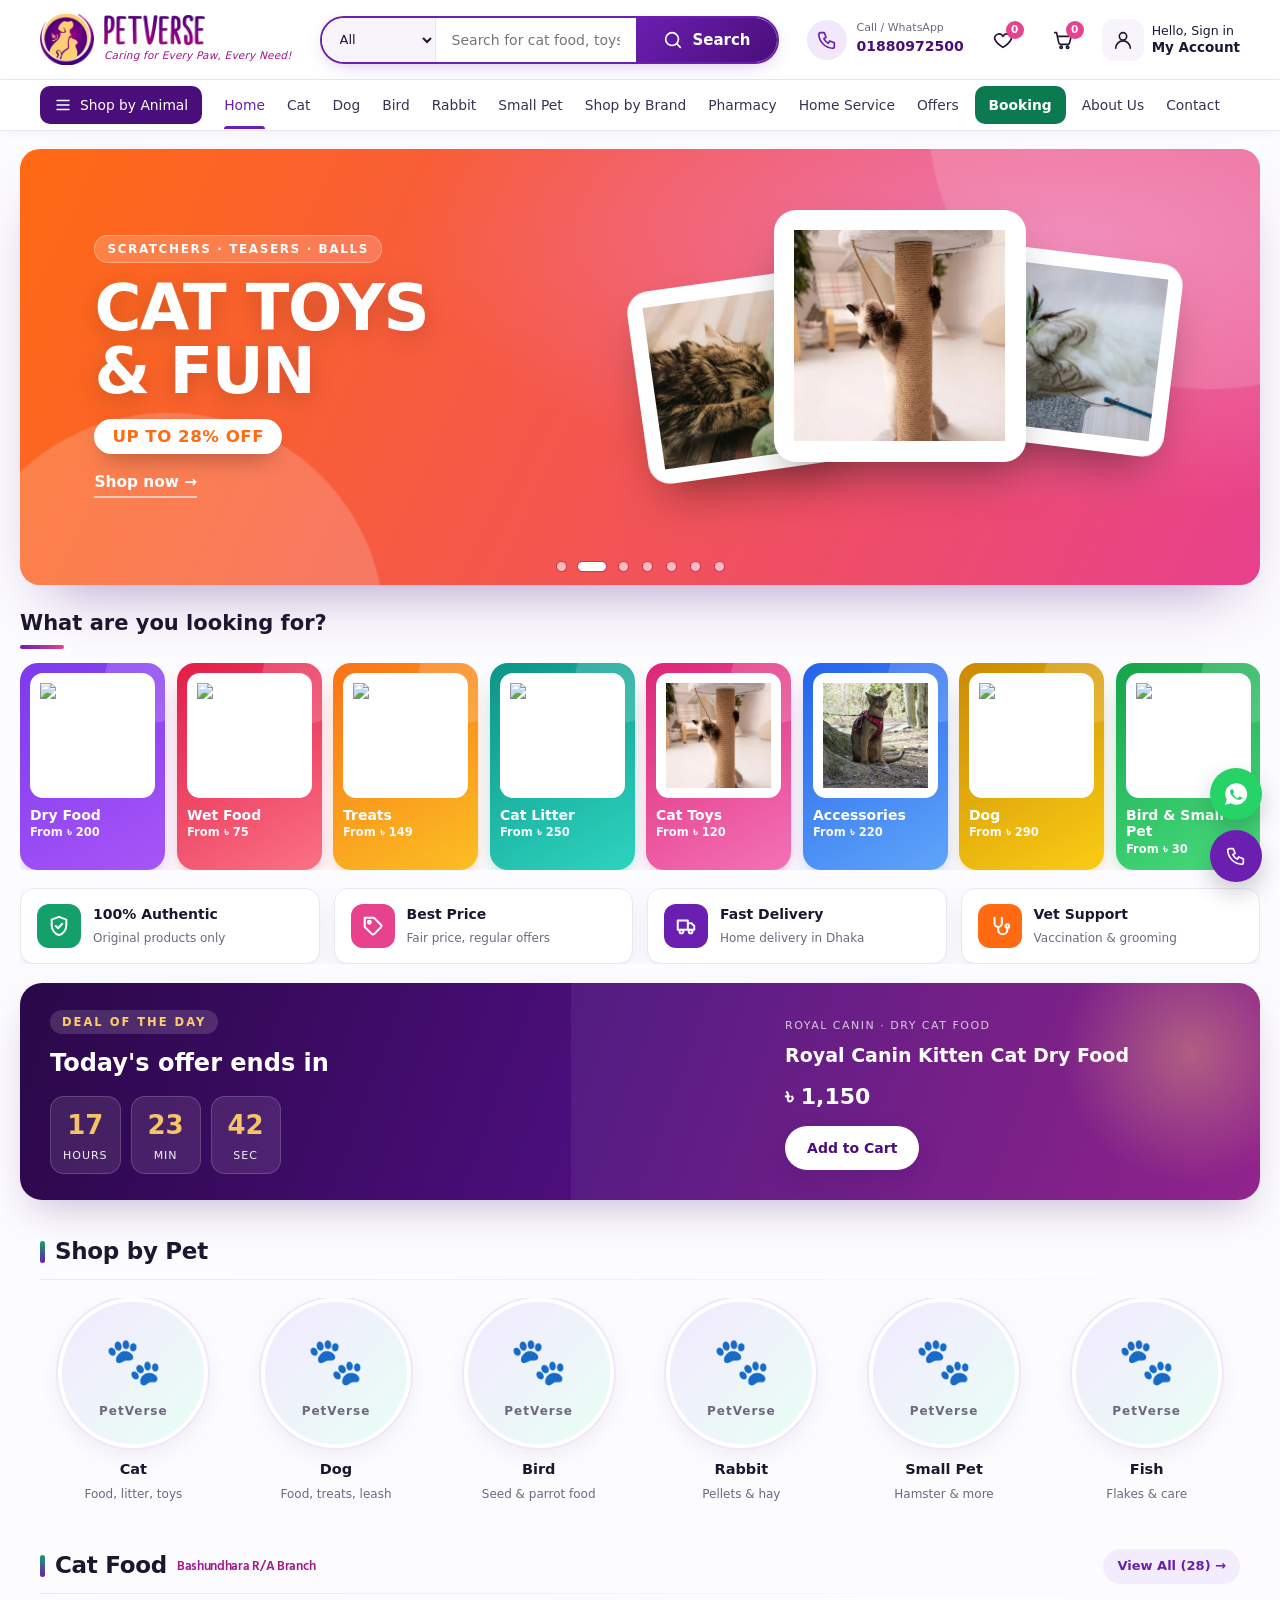
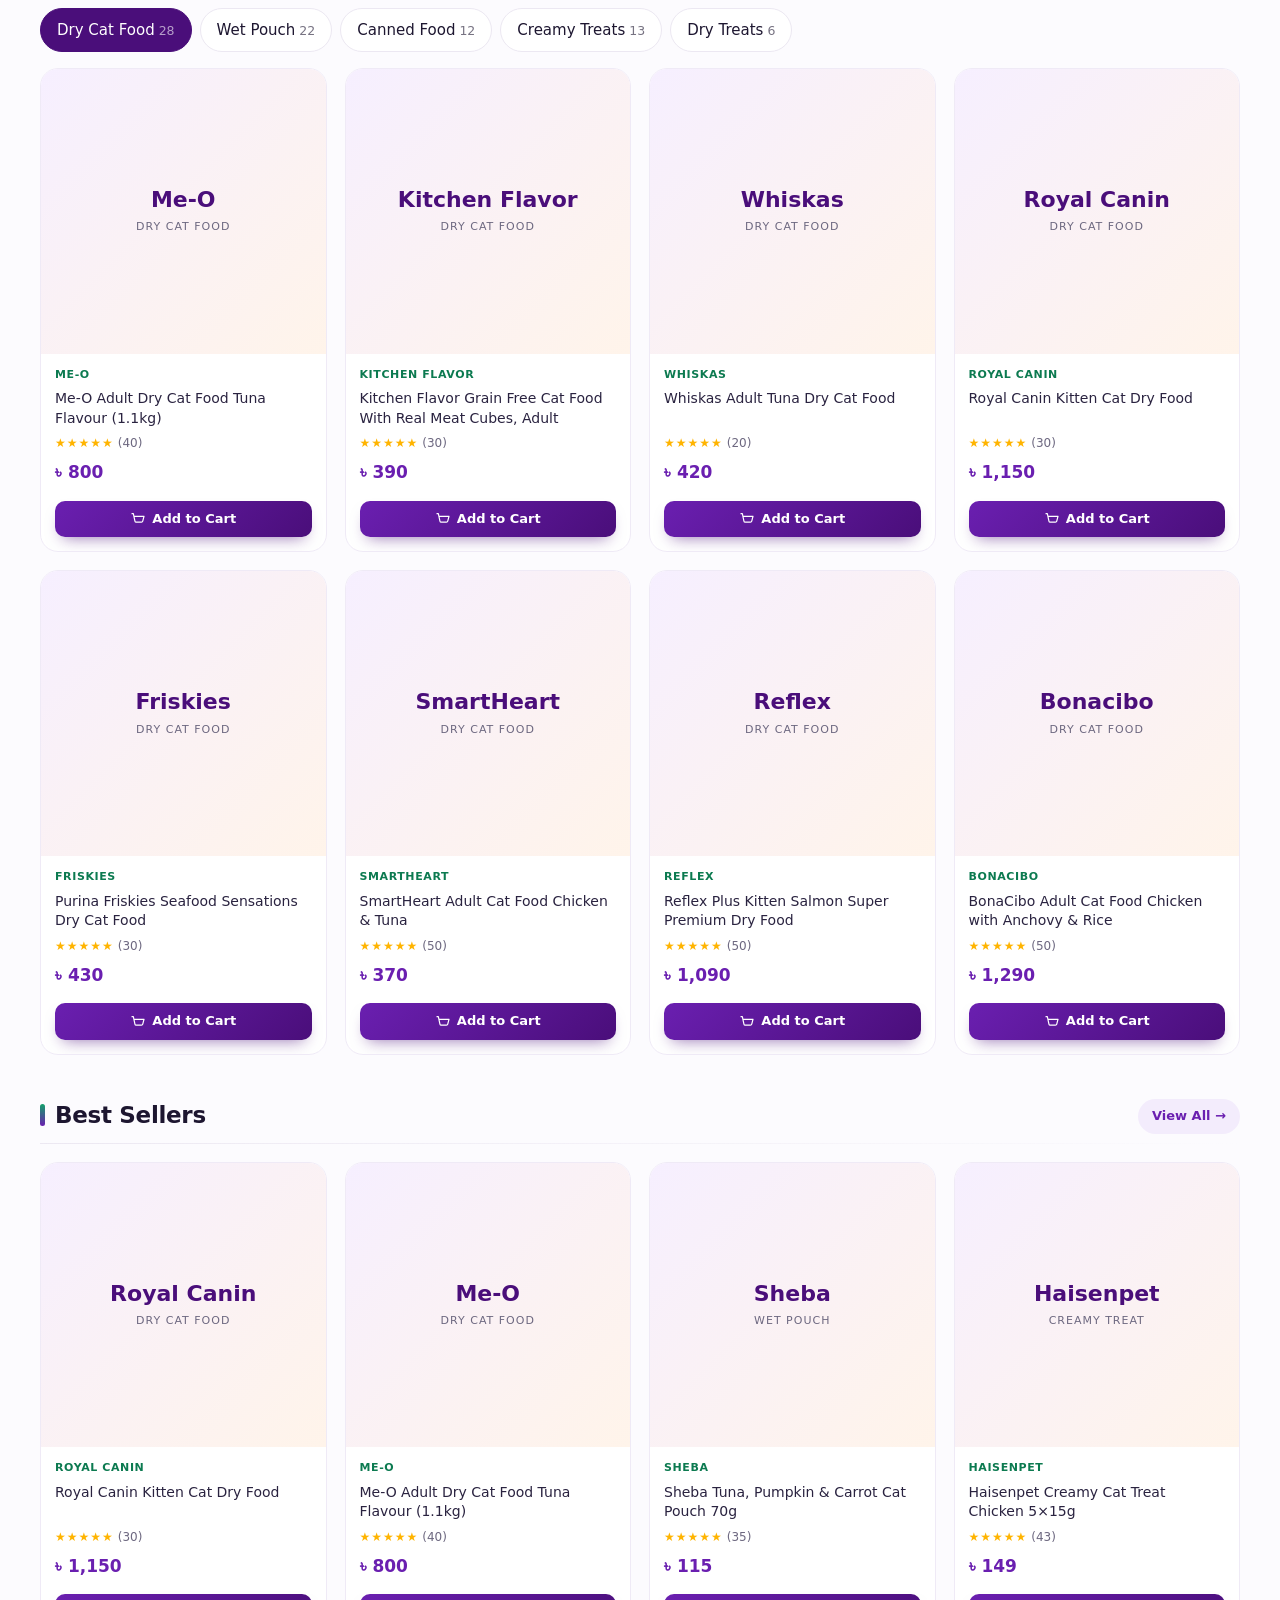
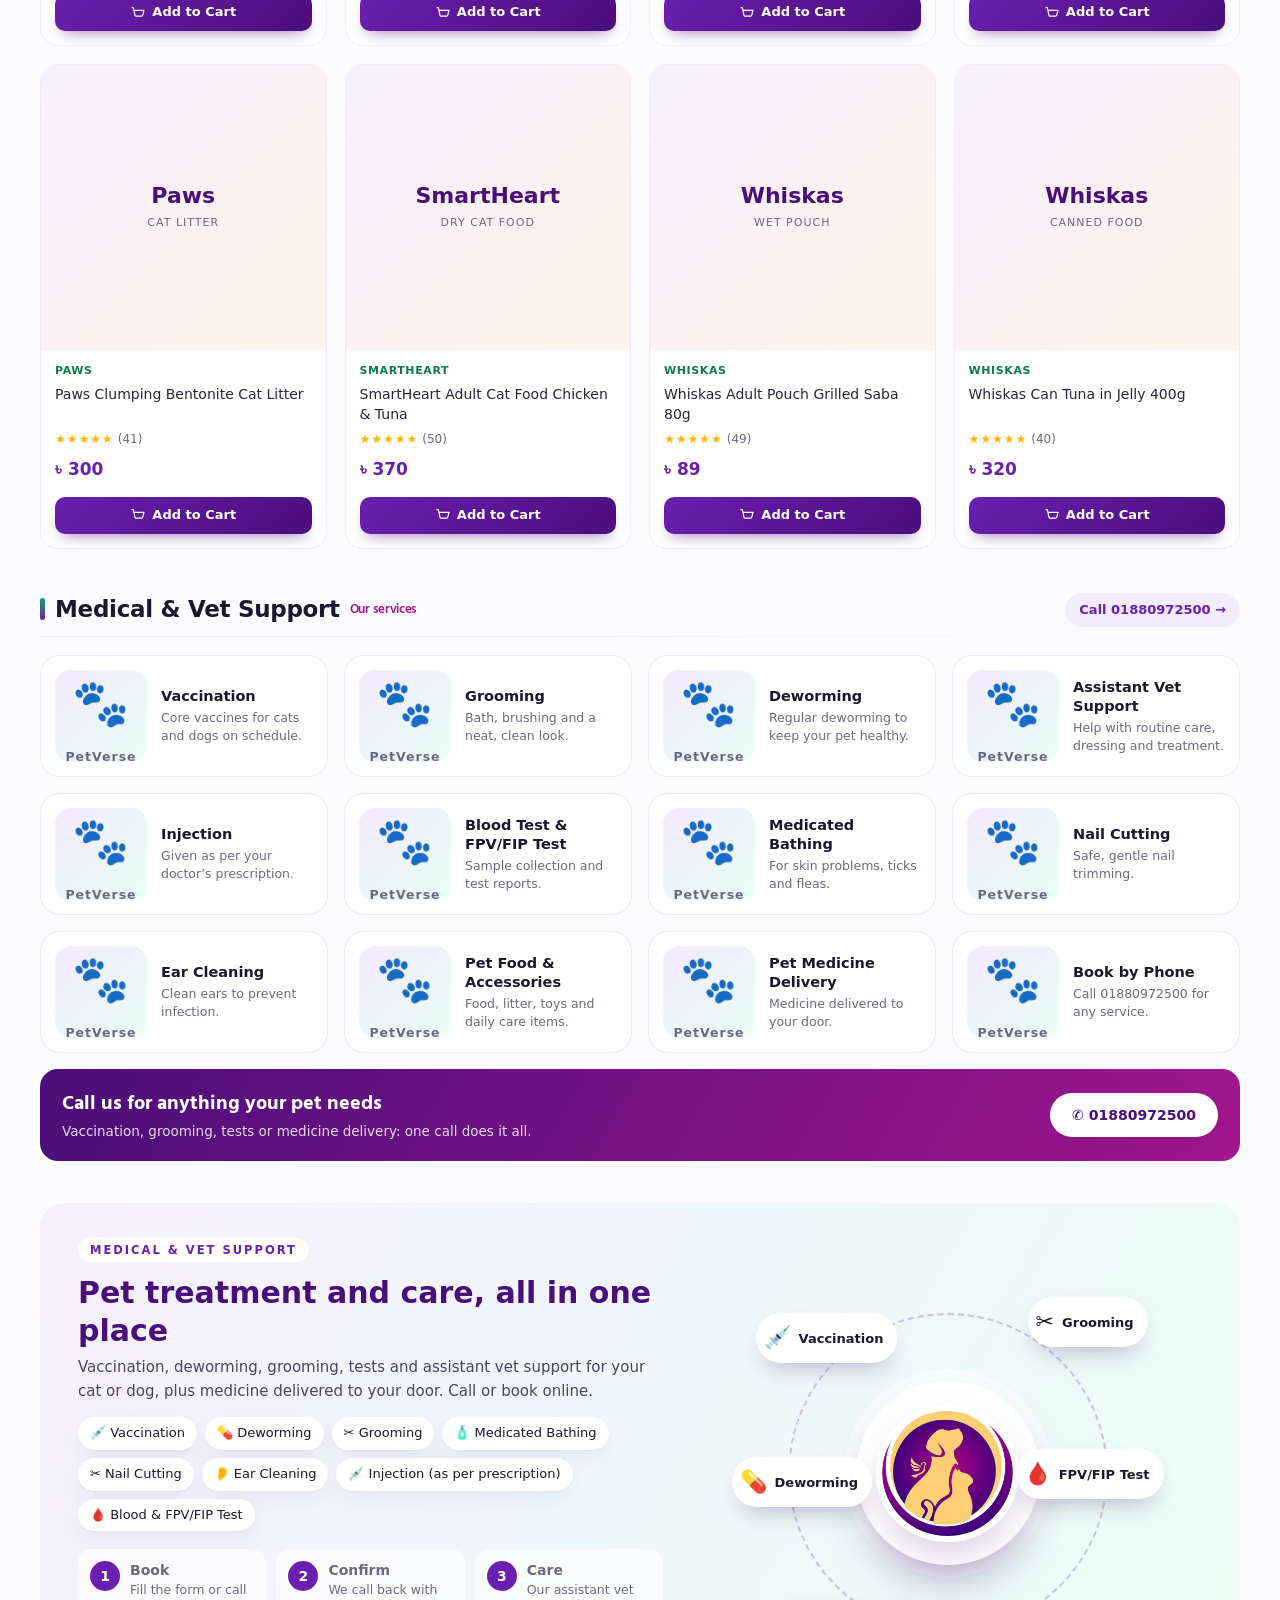
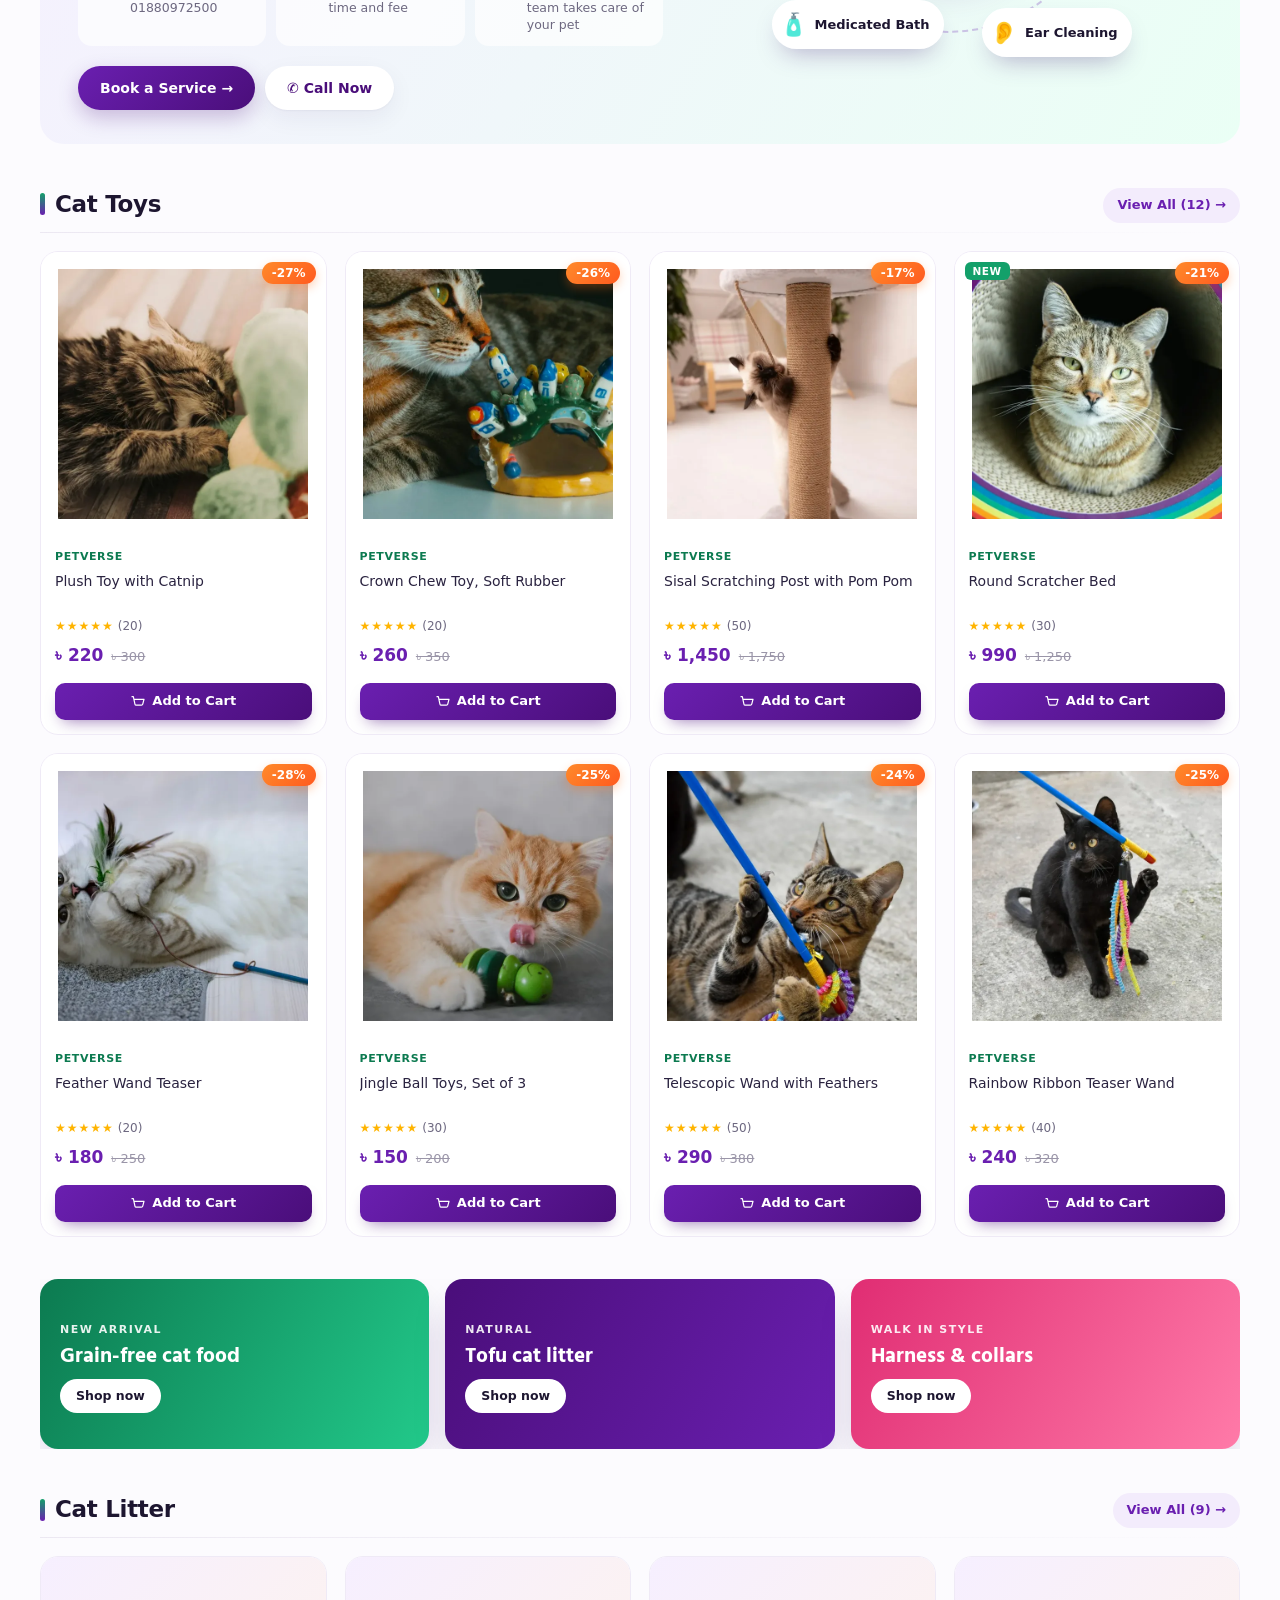
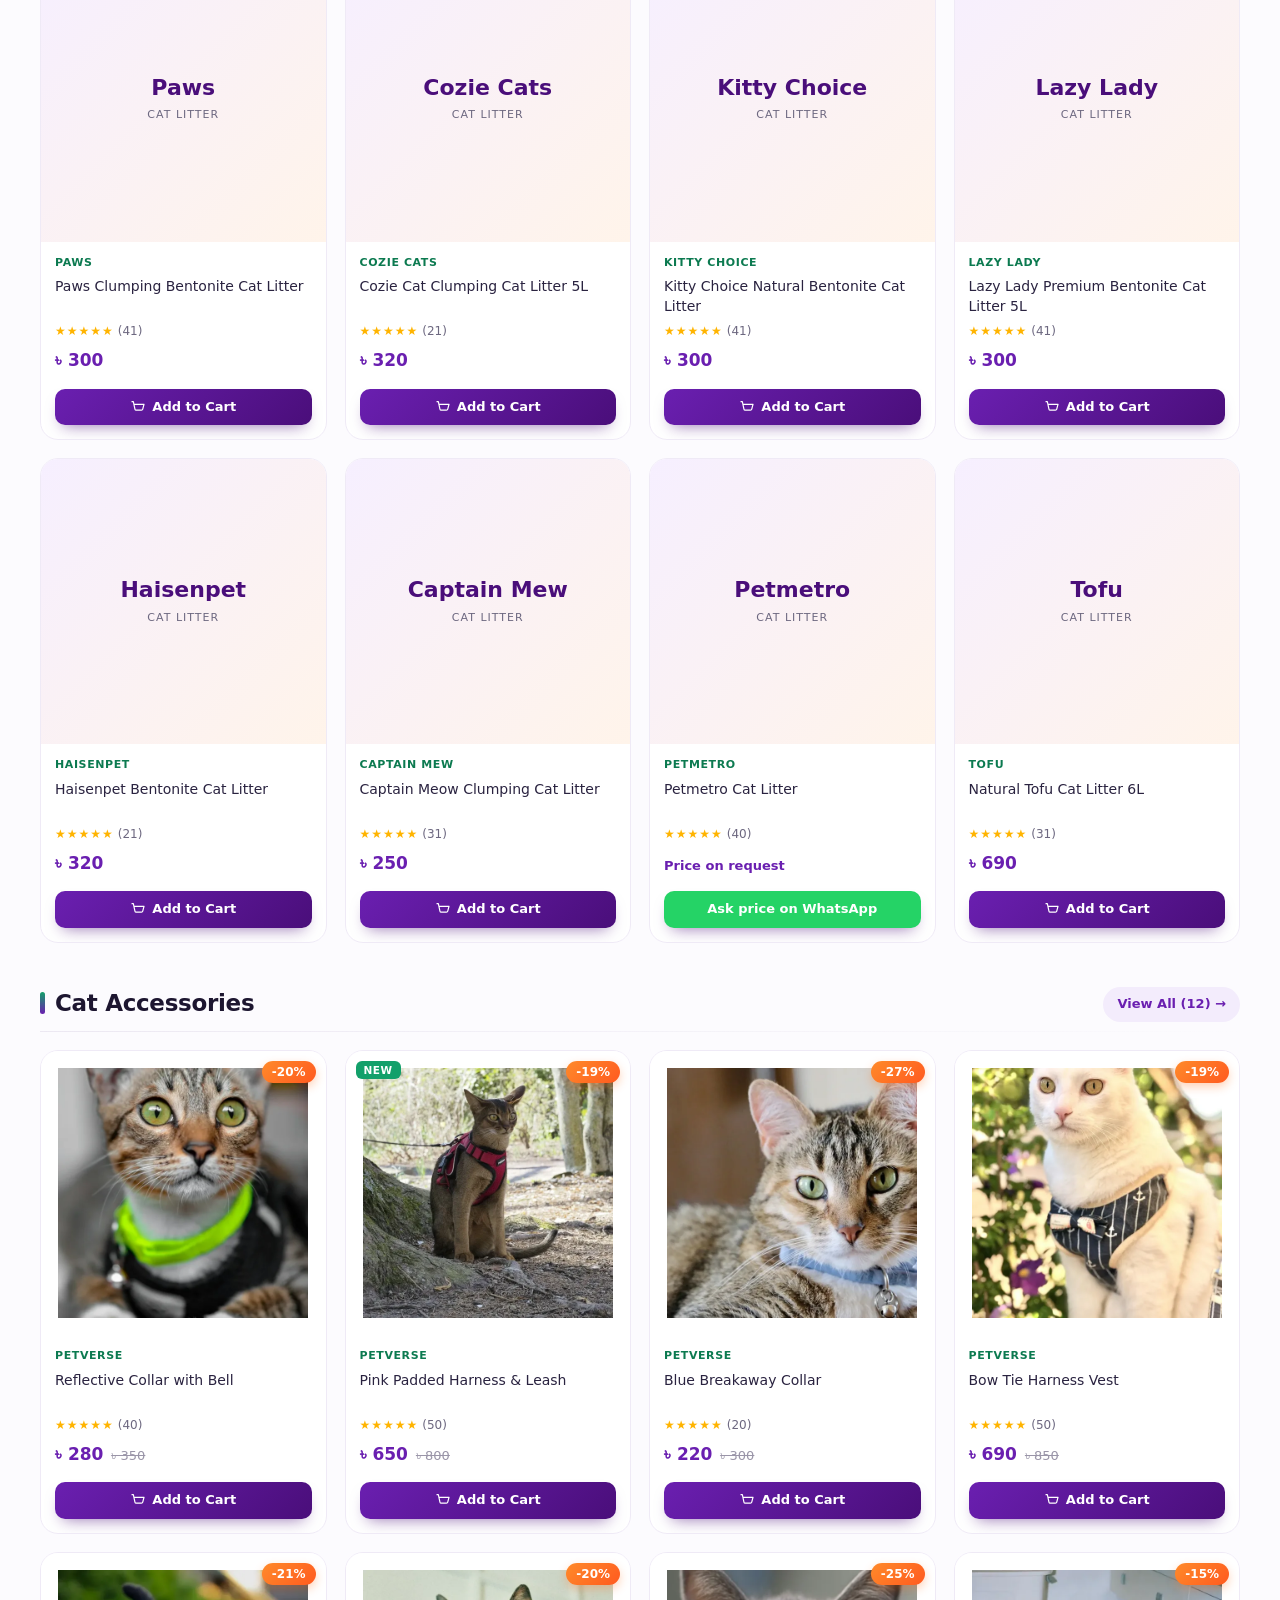
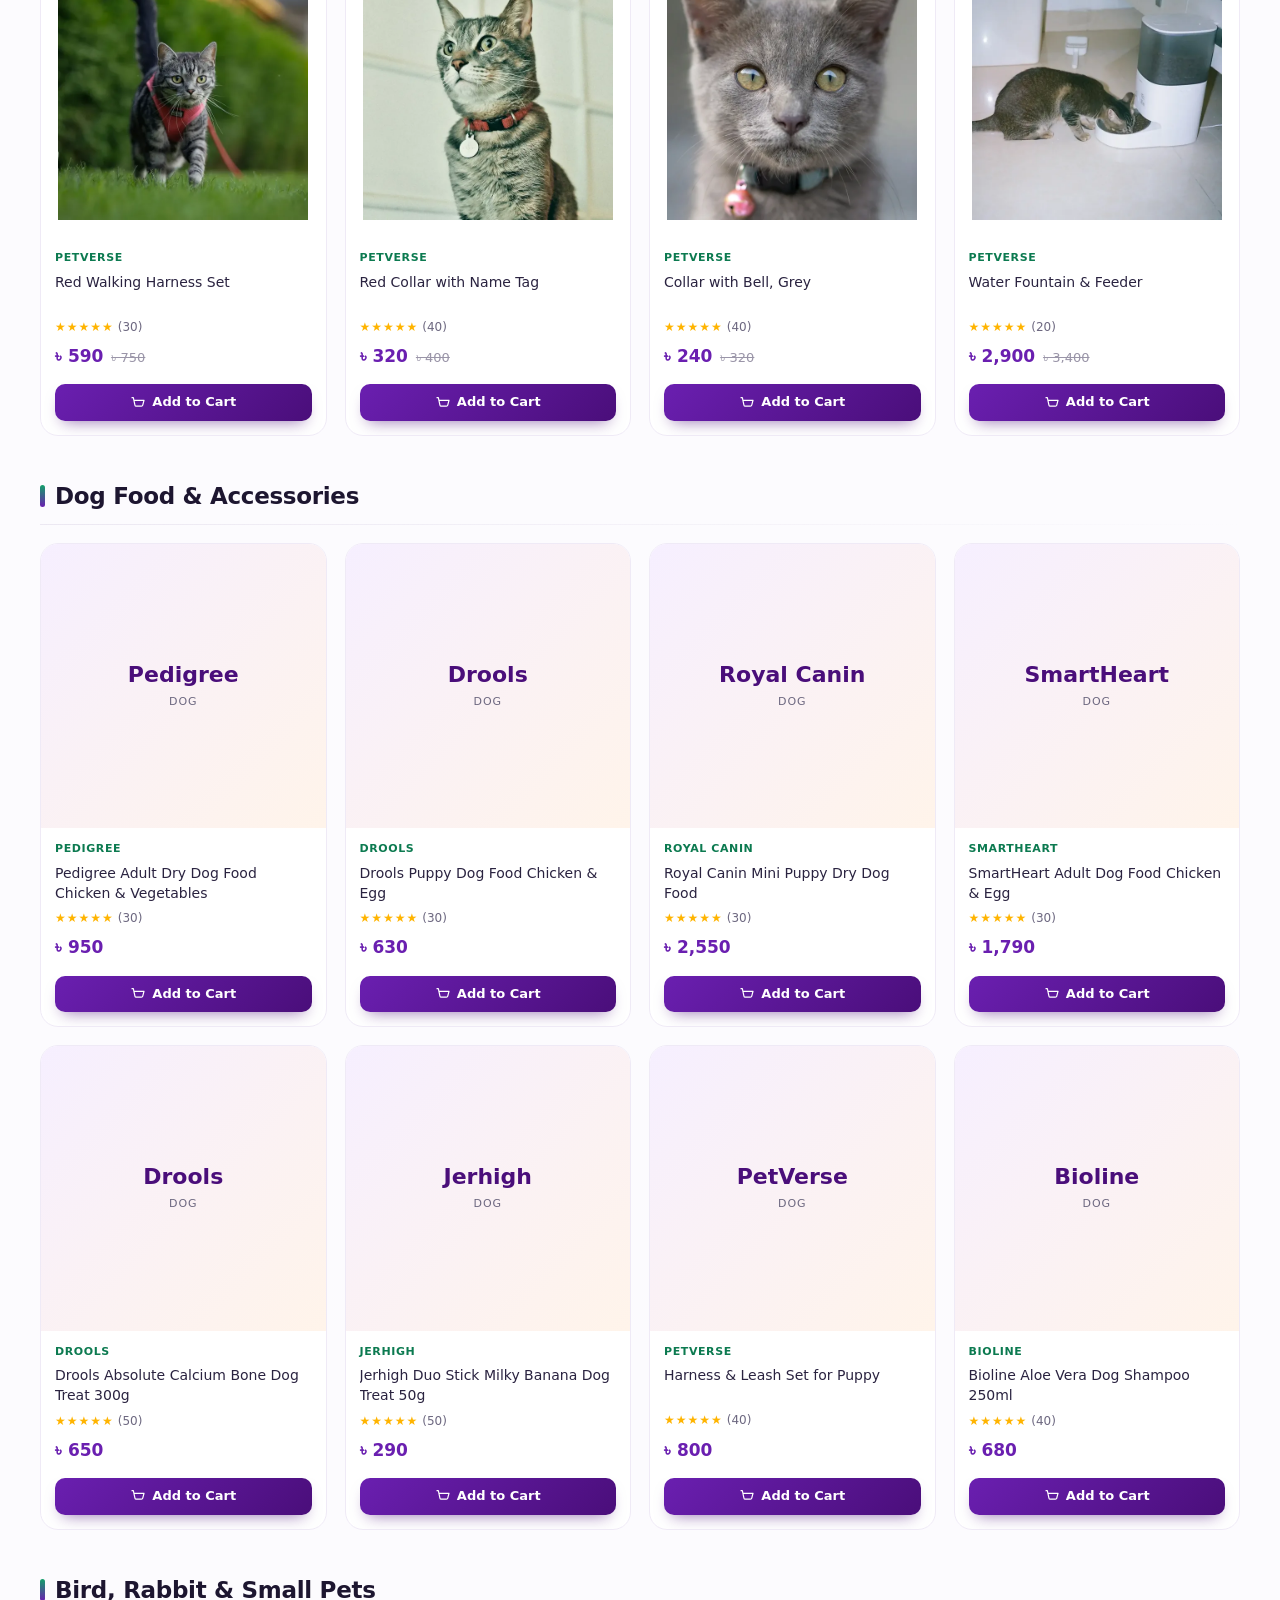
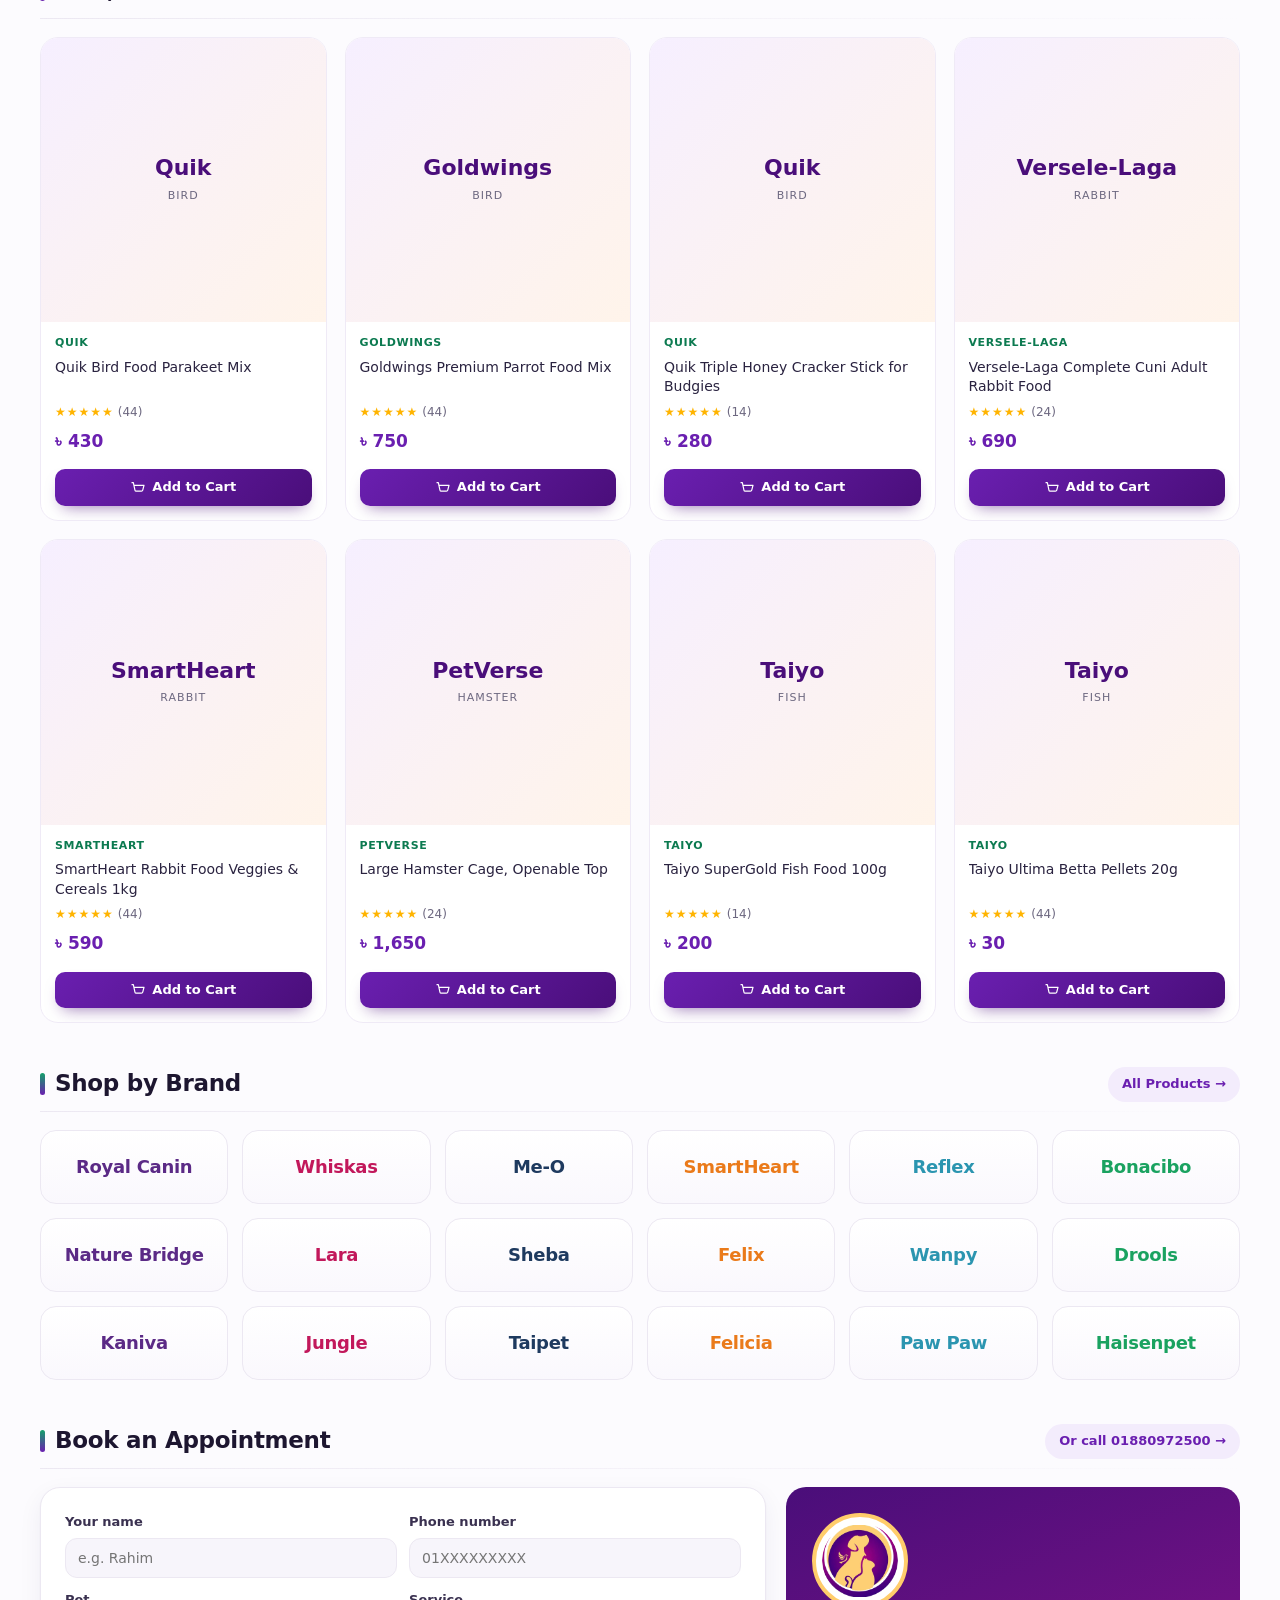
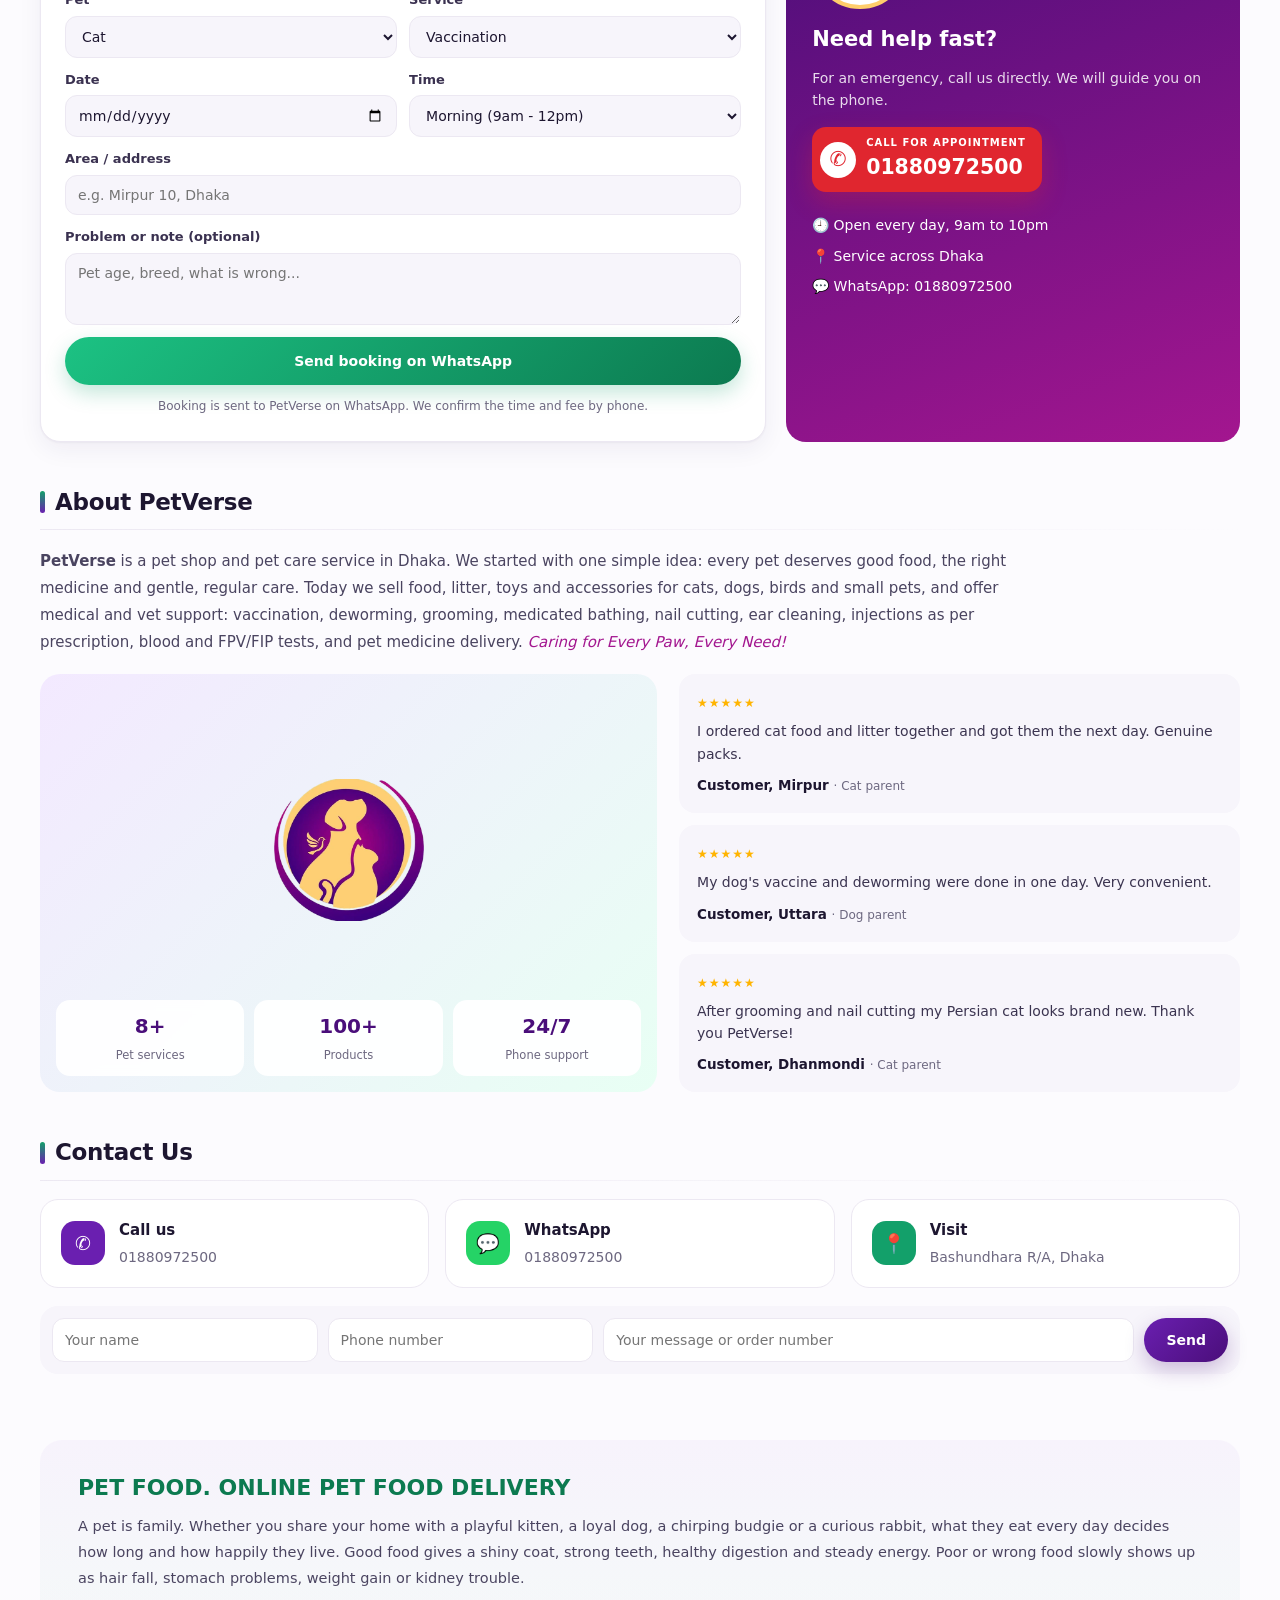
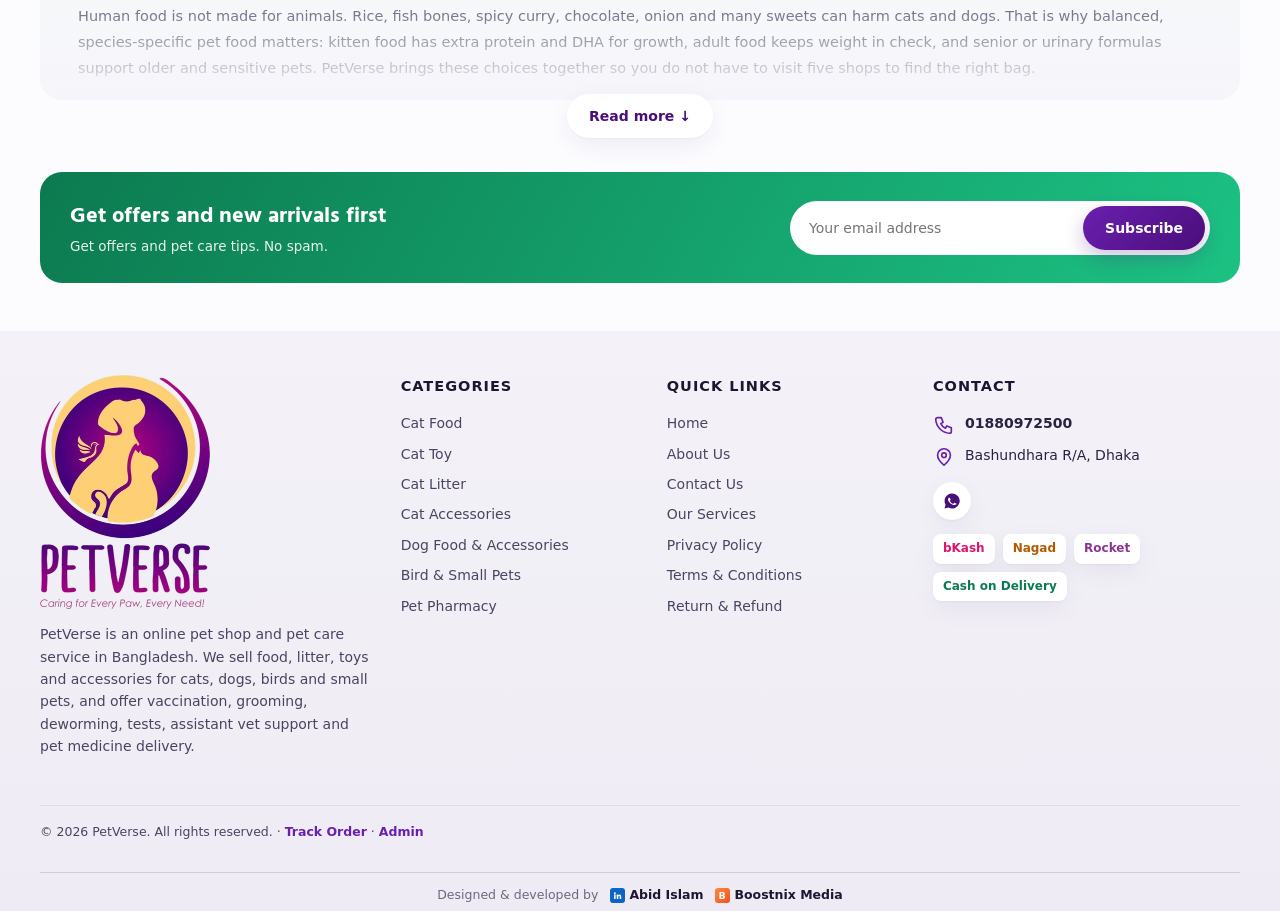
==== commit 6baa0d1e: "Use server photo copies when present; shrink copied photos" ====
--- a/index.html
+++ b/index.html
@@ -5,7 +5,6 @@
 <meta name="viewport" content="width=device-width,initial-scale=1">
 <title>PetVerse Pet Shop in Bashundhara &amp; Baridhara, Dhaka | Cat Food, Vet &amp; Grooming</title>
 <meta name="description" content="PetVerse pet shop in Bashundhara R/A, Dhaka. Cat food, dog food, litter and accessories with fast home delivery to Bashundhara, Baridhara, Gulshan and Badda. Vaccination, grooming and home vet service. Call 01880972500.">
-<meta name="keywords" content="pet shop Bashundhara, pet shop Baridhara, cat food Bashundhara, vet service Bashundhara, pet grooming Baridhara, home vet service Dhaka, cat food Dhaka, pet shop Dhaka, PetVerse">
 <meta name="geo.region" content="BD-13">
 <meta name="geo.placename" content="Bashundhara R/A, Dhaka">
 <meta name="theme-color" content="#4a0e7a">
@@ -19,6 +18,7 @@
 <meta property="og:site_name" content="PetVerse">
 <meta name="twitter:card" content="summary_large_image">
 <link rel="canonical" href="https://petversebd.com/"><meta property="og:url" content="https://petversebd.com/">
+<script>window.NL=i=>/^p\/(?!up-)/.test(i||"")&&!window.PV_LOC</script>
 <link rel="icon" href="favicon.ico" sizes="48x48">
 <link rel="icon" type="image/png" sizes="192x192" href="img/icon-192.png">
 <link rel="icon" type="image/png" sizes="96x96" href="img/icon-96.png">
@@ -1362,10 +1362,10 @@
 const PAGES=/github\.io$/.test(location.hostname);
 const IMW=(u,w)=>{u=String(u||"");if(!u||!/^https:\/\//.test(u))return u;if(/^https:\/\/mikipetstore\.com\/cdn\/shop\//.test(u))return /[?&]width=\d+/.test(u)?u.replace(/([?&]width=)\d+/,"$1"+w):u+(u.includes("?")?"&":"?")+"width="+w;if(window.PV_SSR&&!/images\.unsplash\.com|wa\.me/.test(u))return "img.php?w="+w+"&u="+encodeURIComponent(u);return u};
 const cw=u=>IMW(u,480);
-function pimg(x){if(!x.i&&!x.u&&!x.r)return `<div class="fbb"><b>${x.b||"PetVerse"}</b><small>${x.t||""}</small></div>`;if(x.r&&(!x.i||(/^p\/(?!up-)/.test(x.i))))return `<img src="${cw(x.r)}" alt="${esc(x.n)}" loading="lazy" width="600" height="600" style="object-fit:contain;background:#fff" onerror="fr(this)">`;if(x.r)return `<img src="${/^(https?:|data:)/.test(x.i)?x.i:"img/"+x.i}" data-r="${cw(x.r)}" alt="${esc(x.n)}" loading="lazy" width="600" height="600" style="object-fit:contain;background:#fff" onerror="fr(this)">`;return x.u?`<img class="ph" src="${US(x.u)}" alt="${x.n}" loading="lazy" width="600" height="600" onerror="fb(this)">`:`<img src="${/^(https?:|data:)/.test(x.i)?x.i:"img/"+x.i}" alt="${esc(x.n)}" loading="lazy" width="600" height="600" style="object-fit:contain;background:#fff">`}
+function pimg(x){if(!x.i&&!x.u&&!x.r)return `<div class="fbb"><b>${x.b||"PetVerse"}</b><small>${x.t||""}</small></div>`;if(x.r&&(!x.i||(NL(x.i))))return `<img src="${cw(x.r)}" alt="${esc(x.n)}" loading="lazy" width="600" height="600" style="object-fit:contain;background:#fff" onerror="fr(this)">`;if(x.r)return `<img src="${/^(https?:|data:)/.test(x.i)?x.i:"img/"+x.i}" data-r="${cw(x.r)}" alt="${esc(x.n)}" loading="lazy" width="600" height="600" style="object-fit:contain;background:#fff" onerror="fr(this)">`;return x.u?`<img class="ph" src="${US(x.u)}" alt="${x.n}" loading="lazy" width="600" height="600" onerror="fb(this)">`:`<img src="${/^(https?:|data:)/.test(x.i)?x.i:"img/"+x.i}" alt="${esc(x.n)}" loading="lazy" width="600" height="600" style="object-fit:contain;background:#fff">`}
 function fr(el){const r=el.dataset.r;if(r){el.removeAttribute("data-r");el.src=r;return}const x=all[el.closest("[data-id]")?.dataset.id]||{};const d=document.createElement("div");d.className="fbb";d.innerHTML=`<b>${x.b||"PetVerse"}</b><small>${x.t||"Cat Food"}</small>`;el.replaceWith(d)}
 function fb(el){const d=document.createElement("div");d.className="fb";d.innerHTML="<span>🐾</span><small>PetVerse</small>";el.replaceWith(d)}
-const thumb=x=>x.u?US(x.u,160):(x.r&&/^p\/(?!up-)/.test(x.i||""))?cw(x.r):x.i?(/^(https?:|data:)/.test(x.i)?x.i:"img/"+x.i):(x.r||"");
+const thumb=x=>x.u?US(x.u,160):(x.r&&NL(x.i))?cw(x.r):x.i?(/^(https?:|data:)/.test(x.i)?x.i:"img/"+x.i):(x.r||"");
 const esc=v=>String(v??"").replace(/[&<>"']/g,c=>({"&":"&amp;","<":"&lt;",">":"&gt;",'"':"&quot;","'":"&#39;"}[c]));
 function card(x,id){
  const off=x.o?Math.round((x.o-x.p)/x.o*100):0;
@@ -1456,7 +1456,7 @@
 
 /* ---------- quick view ---------- */
 function quickView(id){const x=all[id];if(!x)return;
- const imgs=[];if(x.i||x.r)imgs.push({s:x.i&&!(x.r&&/^p\/(?!up-)/.test(x.i))?isrc(x.i):IMW(x.r,800),r:IMW(x.r||"",800),c:""});(x.g||[]).forEach(g=>g&&g.s&&imgs.push({s:isrc(g.s),r:"",c:g.c||""}));
+ const imgs=[];if(x.i||x.r)imgs.push({s:x.i&&!(x.r&&NL(x.i))?isrc(x.i):IMW(x.r,800),r:IMW(x.r||"",800),c:""});(x.g||[]).forEach(g=>g&&g.s&&imgs.push({s:isrc(g.s),r:"",c:g.c||""}));
  const off=x.o&&x.p?Math.round((x.o-x.p)/x.o*100):0,out=x.st===0;
  const cols=(x.cl||"").split(",").map(v=>v.trim()).filter(Boolean),szs=(x.sz||"").split(",").map(v=>v.trim()).filter(Boolean);
  pvModal(`<div class="qv-g"><div class="qv-main" data-id="${id}">${imgs.length?`<img id="qvImg" src="${esc(imgs[0].s)}" data-r="${esc(imgs[0].r)}" onerror="fr(this)" alt="${esc(x.n)}">`:`<div class="fbb"><b>${esc(x.b||"PetVerse")}</b><small>${esc(x.t||"")}</small></div>`}</div>
@@ -1569,7 +1569,7 @@
  
  if(cms.about){const a=document.querySelector(".about-tx");if(a)a.innerHTML=esc(cms.about).replace(/\n/g,"<br>")}
  const dl=cms.deal||{},x=dl.id&&all[dl.id];if(dl.ends)window.DEAL_END=dl.ends;
- if(x){const p=document.querySelector(".dl-p");if(p){p.dataset.id=dl.id;const im=x.i||x.r?`<img class="rp" src="${esc(x.i&&!(x.r&&/^p\/(?!up-)/.test(x.i))?isrc(x.i):cw(x.r))}" data-r="${esc(cw(x.r||""))}" onerror="pf(this)" alt="${esc(x.n)}">`:"";p.innerHTML=`${im}<div><small>${esc((x.b||"").toUpperCase())}${x.t?" · "+esc(x.t.toUpperCase()):""}</small><h4><a href="#p/${dl.id}">${esc(x.n)}</a></h4><div class="pr"><b>${tk(x.p||0)}</b>${x.o?` <s>${tk(x.o)}</s>`:""}</div><button class="btn" onclick="add('${dl.id}',this)">Add to Cart</button></div>`}}
+ if(x){const p=document.querySelector(".dl-p");if(p){p.dataset.id=dl.id;const im=x.i||x.r?`<img class="rp" src="${esc(x.i&&!(x.r&&NL(x.i))?isrc(x.i):cw(x.r))}" data-r="${esc(cw(x.r||""))}" onerror="pf(this)" alt="${esc(x.n)}">`:"";p.innerHTML=`${im}<div><small>${esc((x.b||"").toUpperCase())}${x.t?" · "+esc(x.t.toUpperCase()):""}</small><h4><a href="#p/${dl.id}">${esc(x.n)}</a></h4><div class="pr"><b>${tk(x.p||0)}</b>${x.o?` <s>${tk(x.o)}</s>`:""}</div><button class="btn" onclick="add('${dl.id}',this)">Add to Cart</button></div>`}}
  if(!window.PV_SSR){const px=(S.pixel||{}).id,ga=(S.seo||{}).ga;
   if(px&&/^\d{6,20}$/.test(px)){!function(f,b,e,v,n,t,s){if(f.fbq)return;n=f.fbq=function(){n.callMethod?n.callMethod.apply(n,arguments):n.queue.push(arguments)};if(!f._fbq)f._fbq=n;n.push=n;n.loaded=!0;n.version="2.0";n.queue=[];t=b.createElement(e);t.async=!0;t.src=v;s=b.getElementsByTagName(e)[0];s.parentNode.insertBefore(t,s)}(window,document,"script","https://connect.facebook.net/en_US/fbevents.js");fbq("init",px);fbq("track","PageView")}
   if(ga&&/^G-[A-Z0-9]{4,15}$/i.test(ga)){const s=document.createElement("script");s.async=true;s.src="https://www.googletagmanager.com/gtag/js?id="+ga;document.head.append(s);window.dataLayer=window.dataLayer||[];window.gtag=function(){dataLayer.push(arguments)};gtag("js",new Date());gtag("config",ga)}}}
@@ -1651,7 +1651,7 @@
  document.querySelectorAll("main>*").forEach(e=>e.classList.toggle("sec-show",e.id===id));document.title=i[0]+" | PetVerse"}
 function productPage(id,again){const x=all[id];if(!x){SV.innerHTML=`<div class="sv-empty" style="margin-top:20px"><b>🐾</b>This product is not available now.<br><a class="btn" href="#shop">Browse all products</a></div>`;return}
  const k=keyOf(id),cn=k?catName(k):(x.t||"Shop");
- const imgs=[];if(x.i||x.r)imgs.push({s:x.i&&!(x.r&&/^p\/(?!up-)/.test(x.i))?isrc(x.i):IMW(x.r,800),r:IMW(x.r||"",800),c:""});else if(x.u)imgs.push({s:US(x.u),r:"",c:""});(x.g||[]).forEach(g=>g&&g.s&&imgs.push({s:isrc(g.s),r:"",c:g.c||""}));
+ const imgs=[];if(x.i||x.r)imgs.push({s:x.i&&!(x.r&&NL(x.i))?isrc(x.i):IMW(x.r,800),r:IMW(x.r||"",800),c:""});else if(x.u)imgs.push({s:US(x.u),r:"",c:""});(x.g||[]).forEach(g=>g&&g.s&&imgs.push({s:isrc(g.s),r:"",c:g.c||""}));
  const off=x.o&&x.p?Math.round((x.o-x.p)/x.o*100):0,out=x.st===0;
  const cols=(x.cl||"").split(",").map(v=>v.trim()).filter(Boolean),szs=(x.sz||"").split(",").map(v=>v.trim()).filter(Boolean);
  const rc=12+((id.length*7+(x.p||x.n.length))%40),d=SITE.delivery||{},pay=SITE.payment||{};
